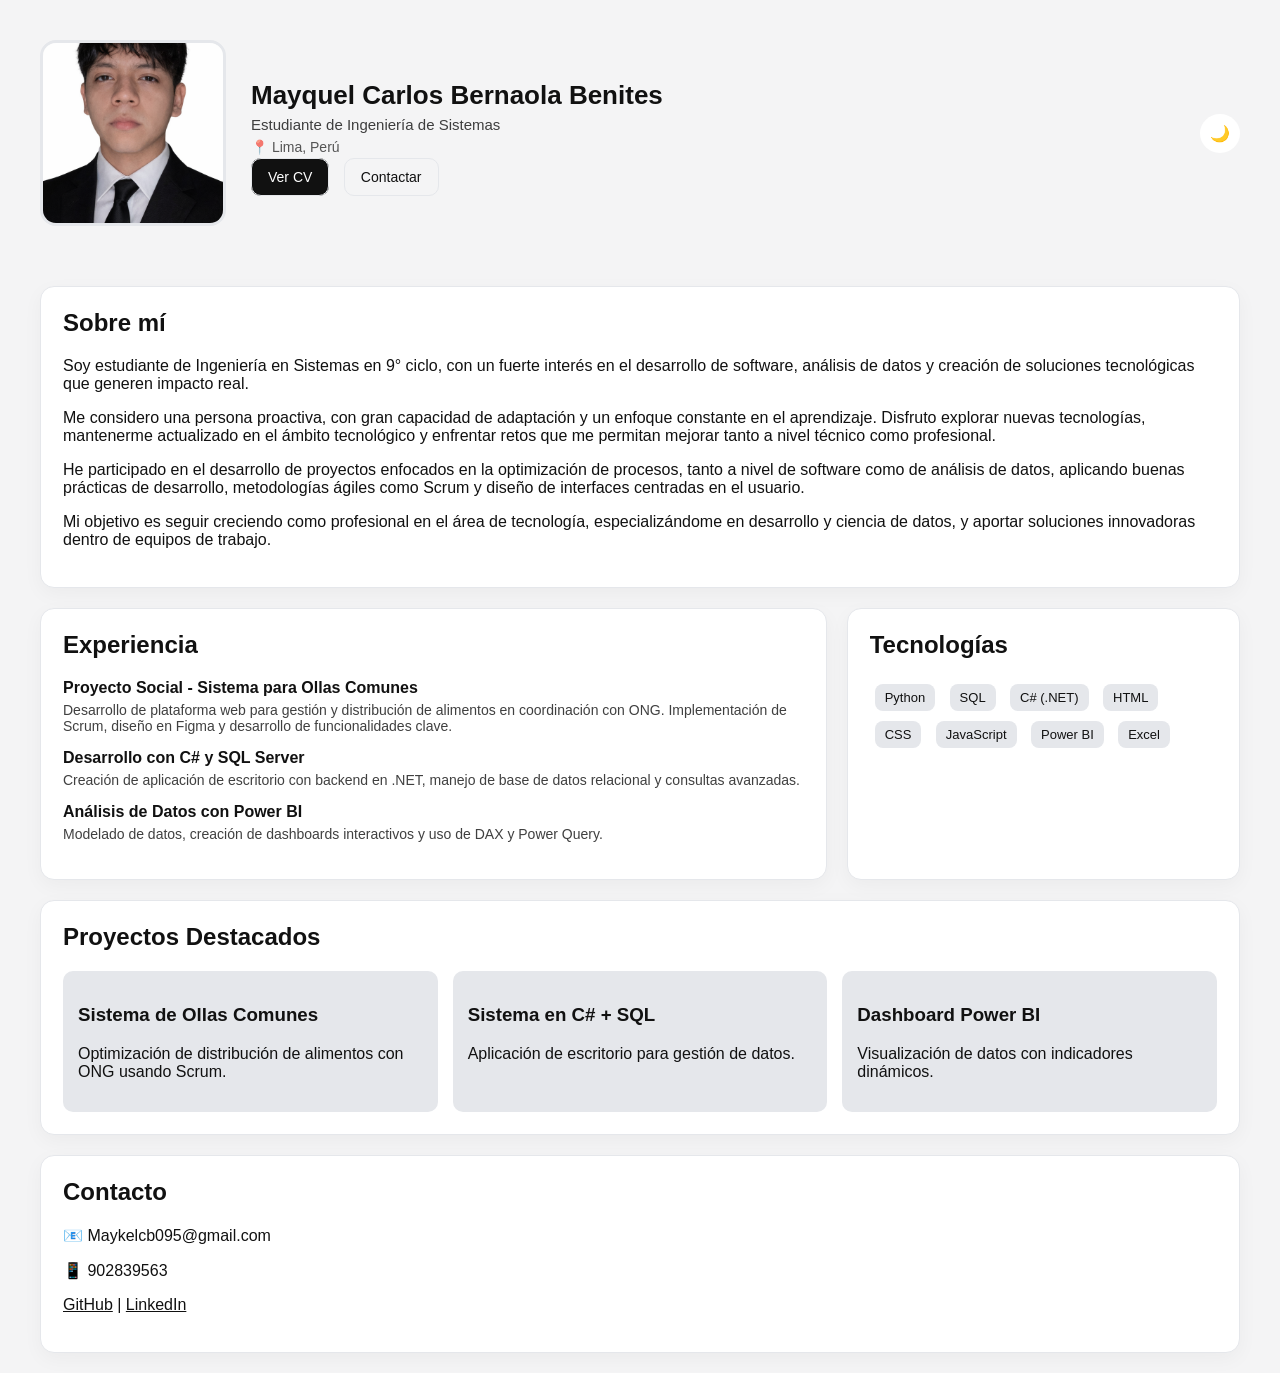
==== index.html @ 70c47ab6 "Add files via upload" ====
<!DOCTYPE html>
<html lang="es">
<head>
  <meta charset="UTF-8">
  <meta name="viewport" content="width=device-width, initial-scale=1.0">
  <title>Mayquel Bernaola | Portafolio</title>
  <link rel="stylesheet" href="styles.css">
</head>
<body>

<header class="header">
  <div class="profile">
    <img src="profile.png" alt="foto">

    <div class="info">
      <h1>Mayquel Carlos Bernaola Benites</h1>
      <p class="role">Estudiante de Ingeniería de Sistemas</p>
      <span class="location">📍 Lima, Perú</span>

      <div class="buttons">
        <a href="cv.pdf" target="_blank" class="btn primary">Ver CV</a>

        <a href="https://mail.google.com/mail/?view=cm&fs=1&to=Maykelcb095@gmail.com&su=Contacto%20desde%20portafolio"
   target="_blank"
   class="btn secondary">
   Contactar
        </a>
      </div>
    </div>
  </div>

  <button id="toggleTheme">🌙</button>
</header>

<main class="container">

  <!-- SOBRE MI -->
  <section class="card">
  <h2>Sobre mí</h2>
  <p>
    Soy estudiante de Ingeniería en Sistemas en 9° ciclo, con un fuerte interés en el desarrollo de software,
    análisis de datos y creación de soluciones tecnológicas que generen impacto real.
  </p>

  <p>
    Me considero una persona proactiva, con gran capacidad de adaptación y un enfoque constante en el aprendizaje.
    Disfruto explorar nuevas tecnologías, mantenerme actualizado en el ámbito tecnológico y enfrentar retos que me
    permitan mejorar tanto a nivel técnico como profesional.
  </p>

  <p>
    He participado en el desarrollo de proyectos enfocados en la optimización de procesos, tanto a nivel de software
    como de análisis de datos, aplicando buenas prácticas de desarrollo, metodologías ágiles como Scrum y diseño de
    interfaces centradas en el usuario.
  </p>

  <p>
    Mi objetivo es seguir creciendo como profesional en el área de tecnología, especializándome en desarrollo y
    ciencia de datos, y aportar soluciones innovadoras dentro de equipos de trabajo.
  </p>
</section>

  <!-- EXPERIENCIA -->
  <section class="card">
    <h2>Experiencia</h2>

    <div class="timeline">
      <div>
        <h3>Proyecto Social - Sistema para Ollas Comunes</h3>
        <p>
          Desarrollo de plataforma web para gestión y distribución de alimentos en coordinación con ONG.
          Implementación de Scrum, diseño en Figma y desarrollo de funcionalidades clave.
        </p>
      </div>

      <div>
        <h3>Desarrollo con C# y SQL Server</h3>
        <p>
          Creación de aplicación de escritorio con backend en .NET, manejo de base de datos relacional
          y consultas avanzadas.
        </p>
      </div>

      <div>
        <h3>Análisis de Datos con Power BI</h3>
        <p>
          Modelado de datos, creación de dashboards interactivos y uso de DAX y Power Query.
        </p>
      </div>
    </div>
  </section>

  <!-- TECNOLOGIAS -->
  <section class="card">
    <h2>Tecnologías</h2>

    <div class="tags">
      <span>Python</span>
      <span>SQL</span>
      <span>C# (.NET)</span>
      <span>HTML</span>
      <span>CSS</span>
      <span>JavaScript</span>
      <span>Power BI</span>
      <span>Excel</span>
    </div>
  </section>

  <!-- PROYECTOS -->
  <section class="card">
    <h2>Proyectos Destacados</h2>

    <div class="projects">
      <div class="project">
        <h3>Sistema de Ollas Comunes</h3>
        <p>Optimización de distribución de alimentos con ONG usando Scrum.</p>
      </div>

      <div class="project">
        <h3>Sistema en C# + SQL</h3>
        <p>Aplicación de escritorio para gestión de datos.</p>
      </div>

      <div class="project">
        <h3>Dashboard Power BI</h3>
        <p>Visualización de datos con indicadores dinámicos.</p>
      </div>
    </div>
  </section>

  <!-- CONTACTO -->
  <section class="card">
    <h2>Contacto</h2>
    <p>📧 Maykelcb095@gmail.com</p>
    <p>📱 902839563</p>
    <p>
      <a href="https://github.com/maykelcb" target="_blank">GitHub</a> |
      <a href="https://www.linkedin.com/in/mayquel-bernaola-benites-136561357/" target="_blank">LinkedIn</a>
    </p>
  </section>

</main>

<script src="script.js"></script>
</body>
</html>
---- styles.css ----
:root {
  --bg: #f4f4f5;
  --text: #111;
  --card: #ffffff;
  --border: #e5e7eb;
}

body.dark {
  --bg: #0f0f0f;
  --text: #f5f5f5;
  --card: #1a1a1a;
  --border: #2a2a2a;
}

/* BASE */
body {
  margin: 0;
  font-family: "Segoe UI", sans-serif;
  background: var(--bg);
  color: var(--text);
  transition: 0.3s;
}

/* HEADER */
.header {
  display: flex;
  justify-content: space-between;
  align-items: center;
  padding: 40px;
}

.profile {
  display: flex;
  gap: 25px;
  align-items: center;
}

/* FOTO (DOBLE DE GRANDE) */
.profile img {
  width: 180px;
  height: 180px;
  border-radius: 16px;
  object-fit: cover;
  border: 3px solid var(--border);
}

/* INFO */
.info h1 {
  margin: 0;
  font-size: 26px;
}

.role {
  font-size: 15px;
  opacity: 0.8;
  margin: 5px 0;
}

.location {
  font-size: 14px;
  opacity: 0.7;
}

/* BOTONES */
.buttons {
  margin-top: 12px;
}

.btn {
  padding: 10px 16px;
  border-radius: 10px;
  border: 1px solid var(--border);
  text-decoration: none;
  color: var(--text);
  margin-right: 10px;
  font-size: 14px;
  transition: 0.2s;
}

.btn:hover {
  transform: translateY(-2px);
}

.btn.primary {
  background: #111;
  color: white;
}

.btn.secondary:hover {
  background: var(--border);
}

/* TOGGLE */
#toggleTheme {
  border: none;
  background: var(--card);
  padding: 10px;
  border-radius: 50%;
  cursor: pointer;
  font-size: 16px;
}

/* CONTENEDOR GRID */
.container {
  padding: 20px 40px;
  display: grid;
  grid-template-columns: 2fr 1fr;
  gap: 20px;
}

/* CARDS */
.card {
  background: var(--card);
  padding: 22px;
  border-radius: 14px;
  border: 1px solid var(--border);
  box-shadow: 0 6px 20px rgba(0,0,0,0.04);
  transition: 0.25s;
}

.card:hover {
  transform: translateY(-4px);
}

.card h2 {
  margin-top: 0;
}

/* CARDS QUE OCUPAN TODO EL ANCHO */
.card:nth-child(1),
.card:nth-child(4),
.card:nth-child(5) {
  grid-column: span 2;
}

/* TIMELINE */
.timeline div {
  margin-bottom: 15px;
}

.timeline h3 {
  margin: 0;
  font-size: 16px;
}

.timeline p {
  margin: 5px 0 0;
  font-size: 14px;
  opacity: 0.8;
}

/* TECNOLOGIAS */
.tags span {
  display: inline-block;
  padding: 6px 10px;
  margin: 5px;
  border-radius: 8px;
  background: var(--border);
  font-size: 13px;
}

/* PROYECTOS */
.projects {
  display: grid;
  grid-template-columns: repeat(auto-fit, minmax(220px, 1fr));
  gap: 15px;
}

.project {
  padding: 15px;
  border-radius: 10px;
  background: var(--border);
  transition: 0.2s;
}

.project:hover {
  transform: scale(1.02);
}

/* LINKS */
a {
  color: inherit;
}

/* RESPONSIVE */
@media (max-width: 900px) {
  .container {
    grid-template-columns: 1fr;
  }

  .card {
    grid-column: span 1 !important;
  }

  .profile {
    flex-direction: column;
    align-items: flex-start;
  }

  .profile img {
    width: 140px;
    height: 140px;
  }
}
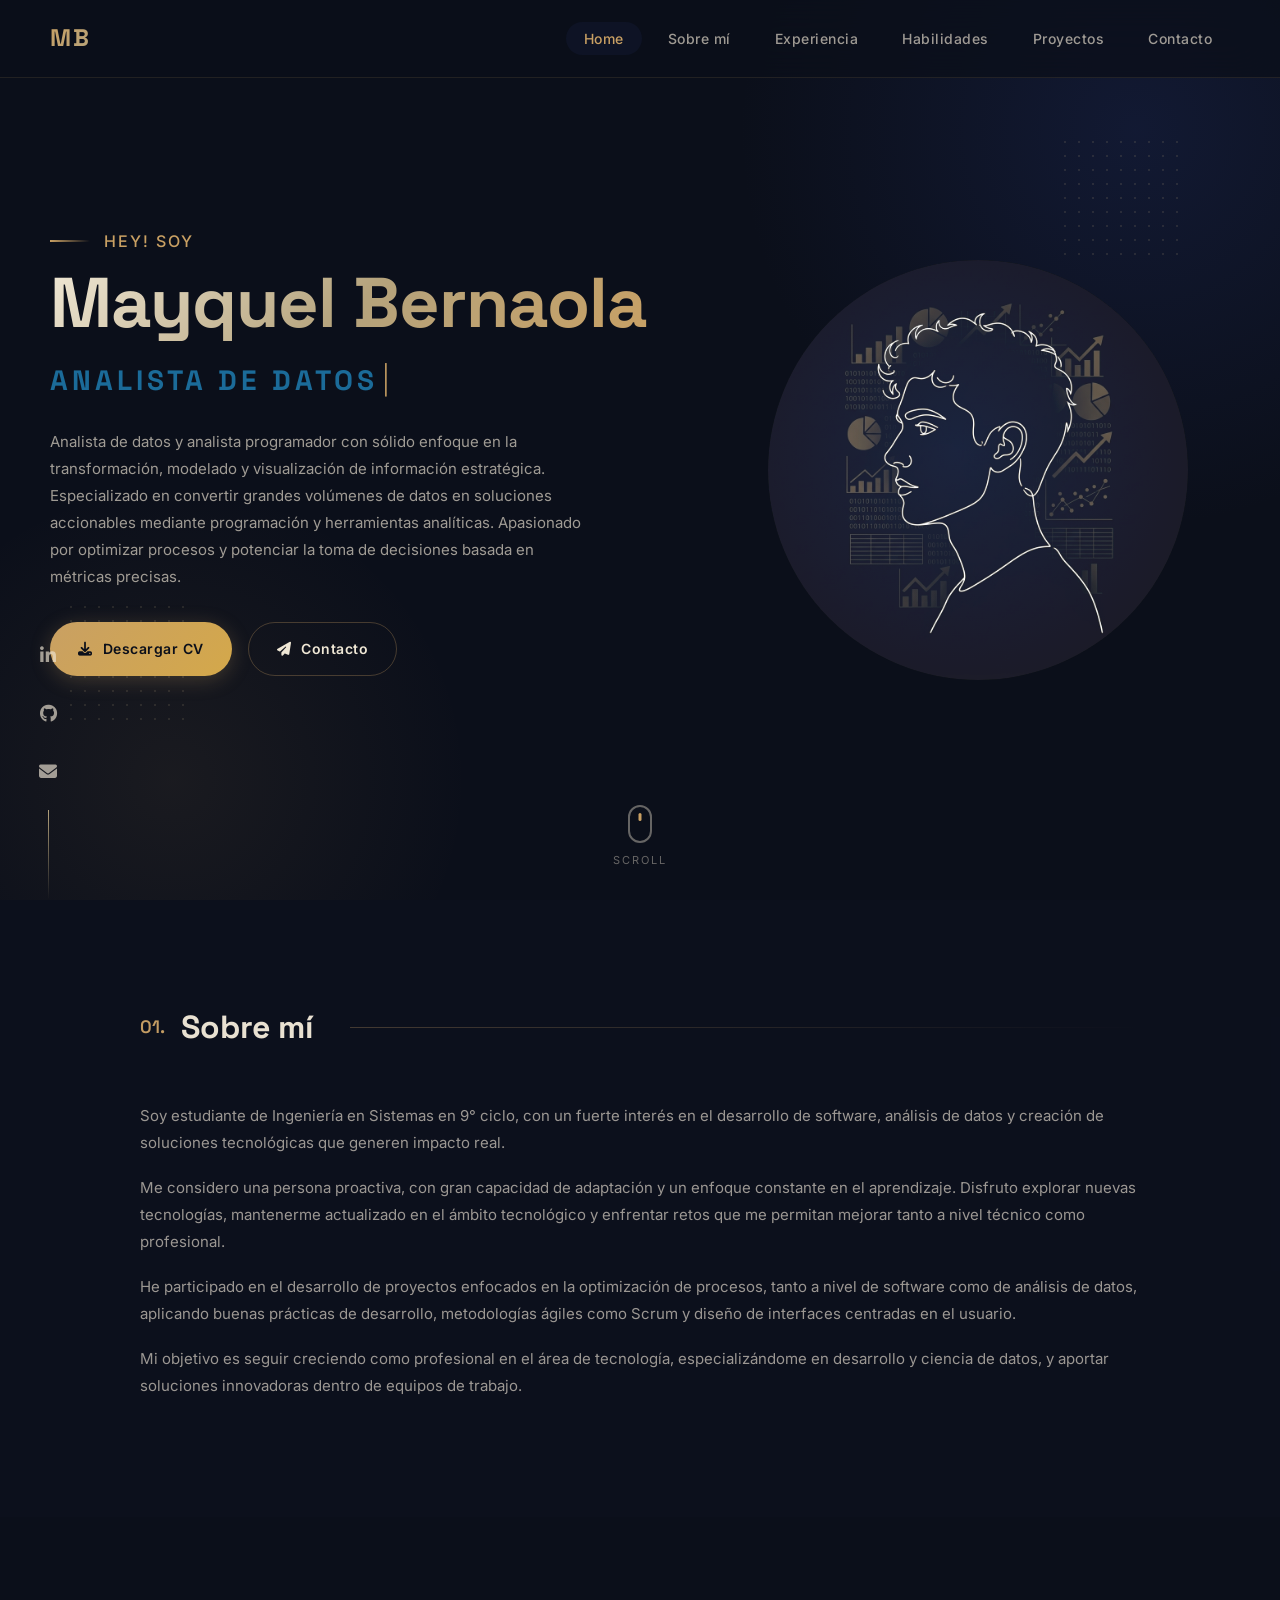
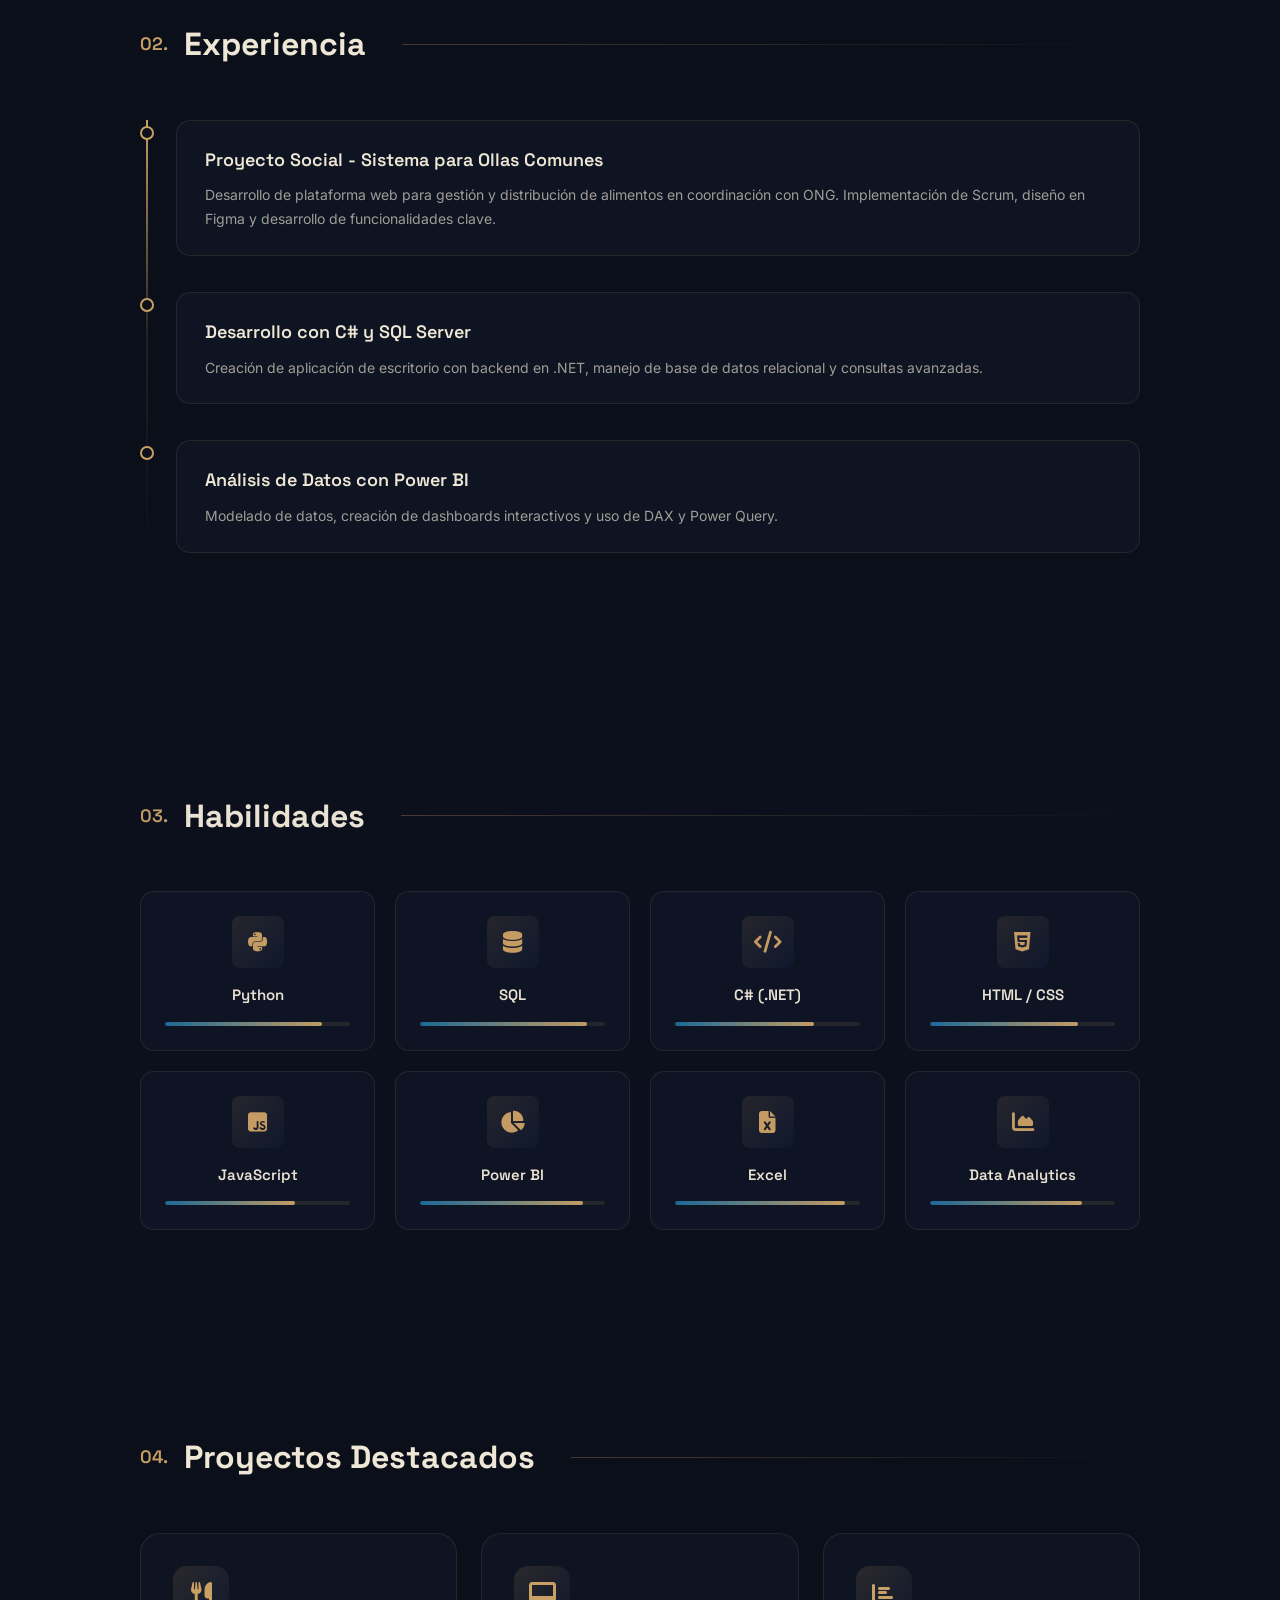
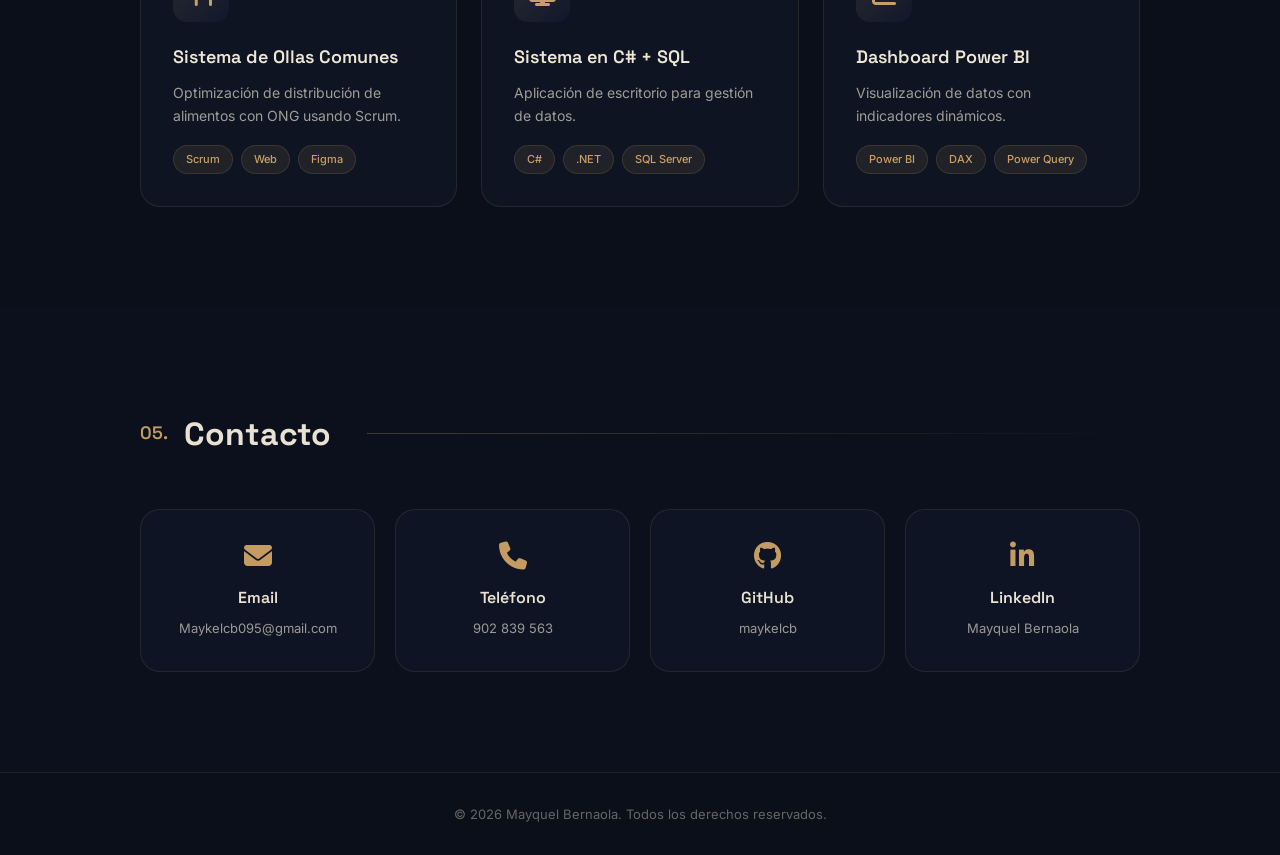
==== commit 4a67afca: "Actualizar portafolio: nuevo diseno, estilos y recursos" ====
--- a/index.html
+++ b/index.html
@@ -1,146 +1,305 @@
-<!DOCTYPE html>
-<html lang="es">
-<head>
-  <meta charset="UTF-8">
-  <meta name="viewport" content="width=device-width, initial-scale=1.0">
-  <title>Mayquel Bernaola | Portafolio</title>
-  <link rel="stylesheet" href="styles.css">
-</head>
-<body>
-
-<header class="header">
-  <div class="profile">
-    <img src="profile.png" alt="foto">
-
-    <div class="info">
-      <h1>Mayquel Carlos Bernaola Benites</h1>
-      <p class="role">Estudiante de Ingeniería de Sistemas</p>
-      <span class="location">📍 Lima, Perú</span>
-
-      <div class="buttons">
-        <a href="cv.pdf" target="_blank" class="btn primary">Ver CV</a>
-
-        <a href="https://mail.google.com/mail/?view=cm&fs=1&to=Maykelcb095@gmail.com&su=Contacto%20desde%20portafolio"
-   target="_blank"
-   class="btn secondary">
-   Contactar
-        </a>
-      </div>
-    </div>
-  </div>
-
-  <button id="toggleTheme">🌙</button>
-</header>
-
-<main class="container">
-
-  <!-- SOBRE MI -->
-  <section class="card">
-  <h2>Sobre mí</h2>
-  <p>
-    Soy estudiante de Ingeniería en Sistemas en 9° ciclo, con un fuerte interés en el desarrollo de software,
-    análisis de datos y creación de soluciones tecnológicas que generen impacto real.
-  </p>
-
-  <p>
-    Me considero una persona proactiva, con gran capacidad de adaptación y un enfoque constante en el aprendizaje.
-    Disfruto explorar nuevas tecnologías, mantenerme actualizado en el ámbito tecnológico y enfrentar retos que me
-    permitan mejorar tanto a nivel técnico como profesional.
-  </p>
-
-  <p>
-    He participado en el desarrollo de proyectos enfocados en la optimización de procesos, tanto a nivel de software
-    como de análisis de datos, aplicando buenas prácticas de desarrollo, metodologías ágiles como Scrum y diseño de
-    interfaces centradas en el usuario.
-  </p>
-
-  <p>
-    Mi objetivo es seguir creciendo como profesional en el área de tecnología, especializándome en desarrollo y
-    ciencia de datos, y aportar soluciones innovadoras dentro de equipos de trabajo.
-  </p>
-</section>
-
-  <!-- EXPERIENCIA -->
-  <section class="card">
-    <h2>Experiencia</h2>
-
-    <div class="timeline">
-      <div>
-        <h3>Proyecto Social - Sistema para Ollas Comunes</h3>
-        <p>
-          Desarrollo de plataforma web para gestión y distribución de alimentos en coordinación con ONG.
-          Implementación de Scrum, diseño en Figma y desarrollo de funcionalidades clave.
-        </p>
-      </div>
-
-      <div>
-        <h3>Desarrollo con C# y SQL Server</h3>
-        <p>
-          Creación de aplicación de escritorio con backend en .NET, manejo de base de datos relacional
-          y consultas avanzadas.
-        </p>
-      </div>
-
-      <div>
-        <h3>Análisis de Datos con Power BI</h3>
-        <p>
-          Modelado de datos, creación de dashboards interactivos y uso de DAX y Power Query.
-        </p>
-      </div>
-    </div>
-  </section>
-
-  <!-- TECNOLOGIAS -->
-  <section class="card">
-    <h2>Tecnologías</h2>
-
-    <div class="tags">
-      <span>Python</span>
-      <span>SQL</span>
-      <span>C# (.NET)</span>
-      <span>HTML</span>
-      <span>CSS</span>
-      <span>JavaScript</span>
-      <span>Power BI</span>
-      <span>Excel</span>
-    </div>
-  </section>
-
-  <!-- PROYECTOS -->
-  <section class="card">
-    <h2>Proyectos Destacados</h2>
-
-    <div class="projects">
-      <div class="project">
-        <h3>Sistema de Ollas Comunes</h3>
-        <p>Optimización de distribución de alimentos con ONG usando Scrum.</p>
-      </div>
-
-      <div class="project">
-        <h3>Sistema en C# + SQL</h3>
-        <p>Aplicación de escritorio para gestión de datos.</p>
-      </div>
-
-      <div class="project">
-        <h3>Dashboard Power BI</h3>
-        <p>Visualización de datos con indicadores dinámicos.</p>
-      </div>
-    </div>
-  </section>
-
-  <!-- CONTACTO -->
-  <section class="card">
-    <h2>Contacto</h2>
-    <p>📧 Maykelcb095@gmail.com</p>
-    <p>📱 902839563</p>
-    <p>
-      <a href="https://github.com/maykelcb" target="_blank">GitHub</a> |
-      <a href="https://www.linkedin.com/in/mayquel-bernaola-benites-136561357/" target="_blank">LinkedIn</a>
-    </p>
-  </section>
-
-</main>
-
-<script src="script.js"></script>
-</body>
+<!DOCTYPE html>
+<html lang="es">
+<head>
+  <meta charset="UTF-8">
+  <meta name="viewport" content="width=device-width, initial-scale=1.0">
+  <title>Mayquel Bernaola | Analista de Datos</title>
+  <meta name="description" content="Portafolio de Mayquel Bernaola — Analista de Datos y Analista Programador especializado en transformación, modelado y visualización de información estratégica.">
+  <link rel="preconnect" href="https://fonts.googleapis.com">
+  <link rel="preconnect" href="https://fonts.gstatic.com" crossorigin>
+  <link href="https://fonts.googleapis.com/css2?family=Inter:wght@300;400;500;600;700;800;900&family=Space+Grotesk:wght@400;500;600;700&display=swap" rel="stylesheet">
+  <link rel="stylesheet" href="https://cdnjs.cloudflare.com/ajax/libs/font-awesome/6.5.1/css/all.min.css">
+  <link rel="stylesheet" href="styles.css">
+</head>
+<body>
+
+<!-- NAVEGACIÓN -->
+<nav class="navbar" id="navbar">
+  <div class="nav-logo">
+    <span class="logo-text">MB</span>
+  </div>
+  <ul class="nav-links">
+    <li><a href="#home" class="nav-link active">Home</a></li>
+    <li><a href="#sobre-mi" class="nav-link">Sobre mí</a></li>
+    <li><a href="#experiencia" class="nav-link">Experiencia</a></li>
+    <li><a href="#tecnologias" class="nav-link">Habilidades</a></li>
+    <li><a href="#proyectos" class="nav-link">Proyectos</a></li>
+    <li><a href="#contacto" class="nav-link">Contacto</a></li>
+  </ul>
+  <button class="nav-menu-btn" id="menuBtn" aria-label="Abrir menú">
+    <span></span><span></span><span></span>
+  </button>
+</nav>
+
+<!-- Social Sidebar (esquina izquierda, vertical) -->
+<div class="social-sidebar">
+  <a href="https://www.linkedin.com/in/mayquel-bernaola-benites-136561357/" target="_blank" aria-label="LinkedIn" class="sidebar-social-link">
+    <i class="fab fa-linkedin-in"></i>
+  </a>
+  <a href="https://github.com/maykelcb" target="_blank" aria-label="GitHub" class="sidebar-social-link">
+    <i class="fab fa-github"></i>
+  </a>
+  <a href="mailto:Maykelcb095@gmail.com" aria-label="Email" class="sidebar-social-link">
+    <i class="fas fa-envelope"></i>
+  </a>
+  <div class="sidebar-line"></div>
+</div>
+
+<!-- HERO / INICIO -->
+<section class="hero" id="home">
+  <!-- Partículas decorativas -->
+  <div class="hero-particles" id="heroParticles"></div>
+  
+  <!-- Patrón de puntos decorativo -->
+  <div class="dot-pattern dot-pattern-1"></div>
+  <div class="dot-pattern dot-pattern-2"></div>
+
+  <div class="hero-content">
+    <div class="hero-text">
+      <p class="hero-greeting">
+        <span class="greeting-line"></span>
+        Hey! Soy
+      </p>
+      <h1 class="hero-name">Mayquel Bernaola</h1>
+      <div class="hero-role-wrapper">
+        <span class="hero-role" id="heroRole">ANALISTA DE DATOS</span>
+        <span class="role-cursor">|</span>
+      </div>
+      <p class="hero-description">
+        Analista de datos y analista programador con sólido enfoque en la transformación, modelado y visualización de información estratégica. Especializado en convertir grandes volúmenes de datos en soluciones accionables mediante programación y herramientas analíticas. Apasionado por optimizar procesos y potenciar la toma de decisiones basada en métricas precisas.
+      </p>
+      <div class="hero-buttons">
+        <a href="cv.pdf" target="_blank" class="btn btn-primary" id="btnCV">
+          <i class="fas fa-download"></i>
+          Descargar CV
+        </a>
+        <a href="https://mail.google.com/mail/?view=cm&fs=1&to=Maykelcb095@gmail.com&su=Contacto%20desde%20portafolio"
+           target="_blank" class="btn btn-secondary" id="btnContact">
+          <i class="fas fa-paper-plane"></i>
+          Contacto
+        </a>
+      </div>
+
+
+    </div>
+
+    <div class="hero-image">
+      <div class="silhouette-composition">
+        <!-- Capa de fondo: elementos de datos -->
+        <img src="silhouette-bg.jpg" alt="" class="silhouette-data-bg" aria-hidden="true">
+        <!-- Capa frontal: silueta original del usuario -->
+        <img src="silhouette.jpg" alt="Mayquel Bernaola" class="silhouette-main">
+        <!-- Borde sutil -->
+        <div class="silhouette-border"></div>
+      </div>
+    </div>
+  </div>
+
+  <!-- Scroll indicator -->
+  <div class="scroll-indicator">
+    <div class="mouse">
+      <div class="wheel"></div>
+    </div>
+    <span>Scroll</span>
+  </div>
+</section>
+
+<!-- SOBRE MÍ -->
+<section class="section" id="sobre-mi">
+  <div class="section-container">
+    <h2 class="section-title">
+      <span class="title-number">01.</span>
+      Sobre mí
+    </h2>
+    <div class="about-content">
+      <p>
+        Soy estudiante de Ingeniería en Sistemas en 9° ciclo, con un fuerte interés en el desarrollo de software,
+        análisis de datos y creación de soluciones tecnológicas que generen impacto real.
+      </p>
+      <p>
+        Me considero una persona proactiva, con gran capacidad de adaptación y un enfoque constante en el aprendizaje.
+        Disfruto explorar nuevas tecnologías, mantenerme actualizado en el ámbito tecnológico y enfrentar retos que me
+        permitan mejorar tanto a nivel técnico como profesional.
+      </p>
+      <p>
+        He participado en el desarrollo de proyectos enfocados en la optimización de procesos, tanto a nivel de software
+        como de análisis de datos, aplicando buenas prácticas de desarrollo, metodologías ágiles como Scrum y diseño de
+        interfaces centradas en el usuario.
+      </p>
+      <p>
+        Mi objetivo es seguir creciendo como profesional en el área de tecnología, especializándome en desarrollo y
+        ciencia de datos, y aportar soluciones innovadoras dentro de equipos de trabajo.
+      </p>
+    </div>
+  </div>
+</section>
+
+<!-- EXPERIENCIA -->
+<section class="section" id="experiencia">
+  <div class="section-container">
+    <h2 class="section-title">
+      <span class="title-number">02.</span>
+      Experiencia
+    </h2>
+    <div class="timeline">
+      <div class="timeline-item">
+        <div class="timeline-dot"></div>
+        <div class="timeline-content">
+          <h3>Proyecto Social - Sistema para Ollas Comunes</h3>
+          <p>
+            Desarrollo de plataforma web para gestión y distribución de alimentos en coordinación con ONG.
+            Implementación de Scrum, diseño en Figma y desarrollo de funcionalidades clave.
+          </p>
+        </div>
+      </div>
+      <div class="timeline-item">
+        <div class="timeline-dot"></div>
+        <div class="timeline-content">
+          <h3>Desarrollo con C# y SQL Server</h3>
+          <p>
+            Creación de aplicación de escritorio con backend en .NET, manejo de base de datos relacional
+            y consultas avanzadas.
+          </p>
+        </div>
+      </div>
+      <div class="timeline-item">
+        <div class="timeline-dot"></div>
+        <div class="timeline-content">
+          <h3>Análisis de Datos con Power BI</h3>
+          <p>
+            Modelado de datos, creación de dashboards interactivos y uso de DAX y Power Query.
+          </p>
+        </div>
+      </div>
+    </div>
+  </div>
+</section>
+
+<!-- TECNOLOGÍAS -->
+<section class="section" id="tecnologias">
+  <div class="section-container">
+    <h2 class="section-title">
+      <span class="title-number">03.</span>
+      Habilidades
+    </h2>
+    <div class="skills-grid">
+      <div class="skill-card">
+        <div class="skill-icon"><i class="fab fa-python"></i></div>
+        <h3>Python</h3>
+        <div class="skill-bar"><div class="skill-fill" data-level="85"></div></div>
+      </div>
+      <div class="skill-card">
+        <div class="skill-icon"><i class="fas fa-database"></i></div>
+        <h3>SQL</h3>
+        <div class="skill-bar"><div class="skill-fill" data-level="90"></div></div>
+      </div>
+      <div class="skill-card">
+        <div class="skill-icon"><i class="fas fa-code"></i></div>
+        <h3>C# (.NET)</h3>
+        <div class="skill-bar"><div class="skill-fill" data-level="75"></div></div>
+      </div>
+      <div class="skill-card">
+        <div class="skill-icon"><i class="fab fa-html5"></i></div>
+        <h3>HTML / CSS</h3>
+        <div class="skill-bar"><div class="skill-fill" data-level="80"></div></div>
+      </div>
+      <div class="skill-card">
+        <div class="skill-icon"><i class="fab fa-js-square"></i></div>
+        <h3>JavaScript</h3>
+        <div class="skill-bar"><div class="skill-fill" data-level="70"></div></div>
+      </div>
+      <div class="skill-card">
+        <div class="skill-icon"><i class="fas fa-chart-pie"></i></div>
+        <h3>Power BI</h3>
+        <div class="skill-bar"><div class="skill-fill" data-level="88"></div></div>
+      </div>
+      <div class="skill-card">
+        <div class="skill-icon"><i class="fas fa-file-excel"></i></div>
+        <h3>Excel</h3>
+        <div class="skill-bar"><div class="skill-fill" data-level="92"></div></div>
+      </div>
+      <div class="skill-card">
+        <div class="skill-icon"><i class="fas fa-chart-area"></i></div>
+        <h3>Data Analytics</h3>
+        <div class="skill-bar"><div class="skill-fill" data-level="82"></div></div>
+      </div>
+    </div>
+  </div>
+</section>
+
+<!-- PROYECTOS -->
+<section class="section" id="proyectos">
+  <div class="section-container">
+    <h2 class="section-title">
+      <span class="title-number">04.</span>
+      Proyectos Destacados
+    </h2>
+    <div class="projects-grid">
+      <div class="project-card">
+        <div class="project-icon"><i class="fas fa-utensils"></i></div>
+        <h3>Sistema de Ollas Comunes</h3>
+        <p>Optimización de distribución de alimentos con ONG usando Scrum.</p>
+        <div class="project-tags">
+          <span>Scrum</span><span>Web</span><span>Figma</span>
+        </div>
+      </div>
+      <div class="project-card">
+        <div class="project-icon"><i class="fas fa-desktop"></i></div>
+        <h3>Sistema en C# + SQL</h3>
+        <p>Aplicación de escritorio para gestión de datos.</p>
+        <div class="project-tags">
+          <span>C#</span><span>.NET</span><span>SQL Server</span>
+        </div>
+      </div>
+      <div class="project-card">
+        <div class="project-icon"><i class="fas fa-chart-bar"></i></div>
+        <h3>Dashboard Power BI</h3>
+        <p>Visualización de datos con indicadores dinámicos.</p>
+        <div class="project-tags">
+          <span>Power BI</span><span>DAX</span><span>Power Query</span>
+        </div>
+      </div>
+    </div>
+  </div>
+</section>
+
+<!-- CONTACTO -->
+<section class="section" id="contacto">
+  <div class="section-container">
+    <h2 class="section-title">
+      <span class="title-number">05.</span>
+      Contacto
+    </h2>
+    <div class="contact-grid">
+      <a href="mailto:Maykelcb095@gmail.com" class="contact-card">
+        <i class="fas fa-envelope"></i>
+        <h3>Email</h3>
+        <p>Maykelcb095@gmail.com</p>
+      </a>
+      <a href="tel:+51902839563" class="contact-card">
+        <i class="fas fa-phone"></i>
+        <h3>Teléfono</h3>
+        <p>902 839 563</p>
+      </a>
+      <a href="https://github.com/maykelcb" target="_blank" class="contact-card">
+        <i class="fab fa-github"></i>
+        <h3>GitHub</h3>
+        <p>maykelcb</p>
+      </a>
+      <a href="https://www.linkedin.com/in/mayquel-bernaola-benites-136561357/" target="_blank" class="contact-card">
+        <i class="fab fa-linkedin-in"></i>
+        <h3>LinkedIn</h3>
+        <p>Mayquel Bernaola</p>
+      </a>
+    </div>
+  </div>
+</section>
+
+<!-- FOOTER -->
+<footer class="footer">
+  <p>&copy; 2026 Mayquel Bernaola. Todos los derechos reservados.</p>
+</footer>
+
+<script src="script.js"></script>
+</body>
 </html>
--- a/styles.css
+++ b/styles.css
@@ -1,204 +1,1024 @@
-:root {
-  --bg: #f4f4f5;
-  --text: #111;
-  --card: #ffffff;
-  --border: #e5e7eb;
-}
-
-body.dark {
-  --bg: #0f0f0f;
-  --text: #f5f5f5;
-  --card: #1a1a1a;
-  --border: #2a2a2a;
-}
-
-/* BASE */
-body {
-  margin: 0;
-  font-family: "Segoe UI", sans-serif;
-  background: var(--bg);
-  color: var(--text);
-  transition: 0.3s;
-}
-
-/* HEADER */
-.header {
-  display: flex;
-  justify-content: space-between;
-  align-items: center;
-  padding: 40px;
-}
-
-.profile {
-  display: flex;
-  gap: 25px;
-  align-items: center;
-}
-
-/* FOTO (DOBLE DE GRANDE) */
-.profile img {
-  width: 180px;
-  height: 180px;
-  border-radius: 16px;
-  object-fit: cover;
-  border: 3px solid var(--border);
-}
-
-/* INFO */
-.info h1 {
-  margin: 0;
-  font-size: 26px;
-}
-
-.role {
-  font-size: 15px;
-  opacity: 0.8;
-  margin: 5px 0;
-}
-
-.location {
-  font-size: 14px;
-  opacity: 0.7;
-}
-
-/* BOTONES */
-.buttons {
-  margin-top: 12px;
-}
-
-.btn {
-  padding: 10px 16px;
-  border-radius: 10px;
-  border: 1px solid var(--border);
-  text-decoration: none;
-  color: var(--text);
-  margin-right: 10px;
-  font-size: 14px;
-  transition: 0.2s;
-}
-
-.btn:hover {
-  transform: translateY(-2px);
-}
-
-.btn.primary {
-  background: #111;
-  color: white;
-}
-
-.btn.secondary:hover {
-  background: var(--border);
-}
-
-/* TOGGLE */
-#toggleTheme {
-  border: none;
-  background: var(--card);
-  padding: 10px;
-  border-radius: 50%;
-  cursor: pointer;
-  font-size: 16px;
-}
-
-/* CONTENEDOR GRID */
-.container {
-  padding: 20px 40px;
-  display: grid;
-  grid-template-columns: 2fr 1fr;
-  gap: 20px;
-}
-
-/* CARDS */
-.card {
-  background: var(--card);
-  padding: 22px;
-  border-radius: 14px;
-  border: 1px solid var(--border);
-  box-shadow: 0 6px 20px rgba(0,0,0,0.04);
-  transition: 0.25s;
-}
-
-.card:hover {
-  transform: translateY(-4px);
-}
-
-.card h2 {
-  margin-top: 0;
-}
-
-/* CARDS QUE OCUPAN TODO EL ANCHO */
-.card:nth-child(1),
-.card:nth-child(4),
-.card:nth-child(5) {
-  grid-column: span 2;
-}
-
-/* TIMELINE */
-.timeline div {
-  margin-bottom: 15px;
-}
-
-.timeline h3 {
-  margin: 0;
-  font-size: 16px;
-}
-
-.timeline p {
-  margin: 5px 0 0;
-  font-size: 14px;
-  opacity: 0.8;
-}
-
-/* TECNOLOGIAS */
-.tags span {
-  display: inline-block;
-  padding: 6px 10px;
-  margin: 5px;
-  border-radius: 8px;
-  background: var(--border);
-  font-size: 13px;
-}
-
-/* PROYECTOS */
-.projects {
-  display: grid;
-  grid-template-columns: repeat(auto-fit, minmax(220px, 1fr));
-  gap: 15px;
-}
-
-.project {
-  padding: 15px;
-  border-radius: 10px;
-  background: var(--border);
-  transition: 0.2s;
-}
-
-.project:hover {
-  transform: scale(1.02);
-}
-
-/* LINKS */
-a {
-  color: inherit;
-}
-
-/* RESPONSIVE */
-@media (max-width: 900px) {
-  .container {
-    grid-template-columns: 1fr;
-  }
-
-  .card {
-    grid-column: span 1 !important;
-  }
-
-  .profile {
-    flex-direction: column;
-    align-items: flex-start;
-  }
-
-  .profile img {
-    width: 140px;
-    height: 140px;
-  }
+/* ═══════════════════════════════════════════════
+   DESIGN TOKENS — Luxury Palette
+   ═══════════════════════════════════════════════ */
+:root {
+  --navy: #22316c;
+  --blue: #1b6b99;
+  --gold: #c9a063;
+  --sand: #b5a37c;
+  --cream: #efe7d5;
+
+  --bg-primary: #0b0f1a;
+  --bg-secondary: #111827;
+  --bg-card: rgba(17, 24, 39, 0.7);
+  --bg-card-hover: rgba(34, 49, 108, 0.15);
+
+  --text-primary: #efe7d5;
+  --text-secondary: rgba(239, 231, 213, 0.65);
+  --text-muted: rgba(239, 231, 213, 0.4);
+
+  --accent: #c9a063;
+  --accent-glow: rgba(201, 160, 99, 0.25);
+
+  --border: rgba(201, 160, 99, 0.12);
+  --border-hover: rgba(201, 160, 99, 0.3);
+
+  --font-primary: 'Inter', -apple-system, BlinkMacSystemFont, sans-serif;
+  --font-display: 'Space Grotesk', 'Inter', sans-serif;
+
+  --radius-sm: 8px;
+  --radius-md: 14px;
+  --radius-lg: 20px;
+  --radius-xl: 28px;
+  --radius-full: 9999px;
+
+  --transition-fast: 0.2s cubic-bezier(0.4, 0, 0.2, 1);
+  --transition-smooth: 0.4s cubic-bezier(0.4, 0, 0.2, 1);
+  --transition-bounce: 0.5s cubic-bezier(0.34, 1.56, 0.64, 1);
+}
+
+/* ═══════════════════════════════════════════════
+   RESET & BASE
+   ═══════════════════════════════════════════════ */
+*, *::before, *::after {
+  margin: 0;
+  padding: 0;
+  box-sizing: border-box;
+}
+
+html {
+  scroll-behavior: smooth;
+  scroll-padding-top: 80px;
+}
+
+body {
+  font-family: var(--font-primary);
+  background: var(--bg-primary);
+  color: var(--text-primary);
+  line-height: 1.7;
+  overflow-x: hidden;
+  -webkit-font-smoothing: antialiased;
+  -moz-osx-font-smoothing: grayscale;
+}
+
+::selection {
+  background: var(--accent);
+  color: var(--bg-primary);
+}
+
+a {
+  text-decoration: none;
+  color: inherit;
+}
+
+/* ═══════════════════════════════════════════════
+   NAVBAR
+   ═══════════════════════════════════════════════ */
+.navbar {
+  position: fixed;
+  top: 0;
+  left: 0;
+  right: 0;
+  z-index: 1000;
+  display: flex;
+  justify-content: space-between;
+  align-items: center;
+  padding: 18px 50px;
+  background: rgba(11, 15, 26, 0.75);
+  backdrop-filter: blur(20px);
+  -webkit-backdrop-filter: blur(20px);
+  border-bottom: 1px solid var(--border);
+  transition: var(--transition-smooth);
+}
+
+.navbar.scrolled {
+  padding: 12px 50px;
+  background: rgba(11, 15, 26, 0.92);
+  box-shadow: 0 4px 30px rgba(0, 0, 0, 0.3);
+}
+
+.nav-logo {
+  display: flex;
+  align-items: center;
+}
+
+.logo-text {
+  font-family: var(--font-display);
+  font-size: 24px;
+  font-weight: 700;
+  background: linear-gradient(135deg, var(--gold), var(--sand));
+  -webkit-background-clip: text;
+  -webkit-text-fill-color: transparent;
+  background-clip: text;
+  letter-spacing: 2px;
+}
+
+.nav-links {
+  list-style: none;
+  display: flex;
+  gap: 8px;
+}
+
+.nav-link {
+  font-size: 14px;
+  font-weight: 500;
+  letter-spacing: 0.5px;
+  padding: 8px 18px;
+  border-radius: var(--radius-full);
+  color: var(--text-secondary);
+  transition: var(--transition-fast);
+  position: relative;
+}
+
+.nav-link:hover,
+.nav-link.active {
+  color: var(--text-primary);
+  background: var(--bg-card-hover);
+}
+
+.nav-link.active {
+  color: var(--accent);
+}
+
+/* Mobile menu button */
+.nav-menu-btn {
+  display: none;
+  flex-direction: column;
+  gap: 5px;
+  background: none;
+  border: none;
+  cursor: pointer;
+  padding: 5px;
+}
+
+.nav-menu-btn span {
+  display: block;
+  width: 24px;
+  height: 2px;
+  background: var(--text-primary);
+  border-radius: 2px;
+  transition: var(--transition-fast);
+}
+
+/* ═══════════════════════════════════════════════
+   SOCIAL SIDEBAR (Left Side)
+   ═══════════════════════════════════════════════ */
+.social-sidebar {
+  position: fixed;
+  left: 28px;
+  bottom: 0;
+  display: flex;
+  flex-direction: column;
+  align-items: center;
+  gap: 18px;
+  z-index: 100;
+}
+
+.sidebar-social-link {
+  width: 40px;
+  height: 40px;
+  display: flex;
+  align-items: center;
+  justify-content: center;
+  border-radius: var(--radius-full);
+  color: var(--text-secondary);
+  font-size: 18px;
+  transition: var(--transition-smooth);
+}
+
+.sidebar-social-link:hover {
+  color: var(--accent);
+  transform: translateY(-3px);
+}
+
+.sidebar-line {
+  width: 1px;
+  height: 90px;
+  background: linear-gradient(180deg, var(--sand), transparent);
+}
+
+/* ═══════════════════════════════════════════════
+   HERO SECTION
+   ═══════════════════════════════════════════════ */
+.hero {
+  min-height: 100vh;
+  display: flex;
+  align-items: center;
+  justify-content: center;
+  position: relative;
+  padding: 100px 50px 60px;
+  overflow: hidden;
+}
+
+/* Background gradient */
+.hero::before {
+  content: '';
+  position: absolute;
+  top: -30%;
+  right: -20%;
+  width: 800px;
+  height: 800px;
+  background: radial-gradient(circle, rgba(34, 49, 108, 0.3) 0%, transparent 70%);
+  pointer-events: none;
+}
+
+.hero::after {
+  content: '';
+  position: absolute;
+  bottom: -20%;
+  left: -10%;
+  width: 600px;
+  height: 600px;
+  background: radial-gradient(circle, rgba(201, 160, 99, 0.08) 0%, transparent 70%);
+  pointer-events: none;
+}
+
+/* Particles */
+.hero-particles {
+  position: absolute;
+  inset: 0;
+  pointer-events: none;
+  overflow: hidden;
+}
+
+.particle {
+  position: absolute;
+  width: 3px;
+  height: 3px;
+  background: var(--gold);
+  border-radius: 50%;
+  opacity: 0;
+  animation: particleFloat 6s ease-in-out infinite;
+}
+
+@keyframes particleFloat {
+  0%, 100% { opacity: 0; transform: translateY(0) scale(0); }
+  20% { opacity: 0.6; transform: translateY(-20px) scale(1); }
+  80% { opacity: 0.3; transform: translateY(-100px) scale(0.5); }
+}
+
+/* Dot patterns */
+.dot-pattern {
+  position: absolute;
+  width: 120px;
+  height: 120px;
+  background-image: radial-gradient(circle, var(--sand) 1px, transparent 1px);
+  background-size: 14px 14px;
+  opacity: 0.15;
+  pointer-events: none;
+}
+
+.dot-pattern-1 {
+  top: 15%;
+  right: 8%;
+  animation: dotDrift 8s ease-in-out infinite;
+}
+
+.dot-pattern-2 {
+  bottom: 20%;
+  left: 5%;
+  animation: dotDrift 10s ease-in-out infinite reverse;
+}
+
+@keyframes dotDrift {
+  0%, 100% { transform: translate(0, 0); }
+  50% { transform: translate(10px, -10px); }
+}
+
+/* Hero content layout */
+.hero-content {
+  max-width: 1200px;
+  width: 100%;
+  display: grid;
+  grid-template-columns: 1.1fr 0.9fr;
+  gap: 60px;
+  align-items: center;
+  position: relative;
+  z-index: 2;
+}
+
+/* Hero text */
+.hero-text {
+  animation: fadeInUp 1s ease-out;
+}
+
+@keyframes fadeInUp {
+  from { opacity: 0; transform: translateY(40px); }
+  to { opacity: 1; transform: translateY(0); }
+}
+
+.hero-greeting {
+  display: flex;
+  align-items: center;
+  gap: 14px;
+  font-size: 16px;
+  font-weight: 500;
+  color: var(--accent);
+  letter-spacing: 2px;
+  text-transform: uppercase;
+  margin-bottom: 12px;
+}
+
+.greeting-line {
+  display: inline-block;
+  width: 40px;
+  height: 2px;
+  background: linear-gradient(90deg, var(--gold), transparent);
+}
+
+.hero-name {
+  font-family: var(--font-display);
+  font-size: clamp(42px, 5.5vw, 72px);
+  font-weight: 800;
+  line-height: 1.05;
+  margin-bottom: 16px;
+  background: linear-gradient(135deg, var(--cream) 0%, var(--sand) 50%, var(--gold) 100%);
+  -webkit-background-clip: text;
+  -webkit-text-fill-color: transparent;
+  background-clip: text;
+  letter-spacing: -1px;
+}
+
+.hero-role-wrapper {
+  display: flex;
+  align-items: center;
+  gap: 4px;
+  margin-bottom: 24px;
+}
+
+.hero-role {
+  font-family: var(--font-display);
+  font-size: clamp(18px, 2.5vw, 28px);
+  font-weight: 700;
+  letter-spacing: 4px;
+  color: var(--blue);
+  text-transform: uppercase;
+  display: inline-block;
+}
+
+.role-cursor {
+  font-size: clamp(18px, 2.5vw, 28px);
+  font-weight: 300;
+  color: var(--accent);
+  animation: cursorBlink 1s step-end infinite;
+}
+
+@keyframes cursorBlink {
+  0%, 100% { opacity: 1; }
+  50% { opacity: 0; }
+}
+
+.hero-description {
+  font-size: 15px;
+  line-height: 1.8;
+  color: var(--text-secondary);
+  max-width: 540px;
+  margin-bottom: 32px;
+}
+
+/* Hero buttons */
+.hero-buttons {
+  display: flex;
+  gap: 16px;
+  flex-wrap: wrap;
+  margin-bottom: 36px;
+}
+
+.btn {
+  display: inline-flex;
+  align-items: center;
+  gap: 10px;
+  padding: 14px 28px;
+  border-radius: var(--radius-full);
+  font-family: var(--font-primary);
+  font-size: 14px;
+  font-weight: 600;
+  letter-spacing: 0.5px;
+  cursor: pointer;
+  transition: var(--transition-smooth);
+  position: relative;
+  overflow: hidden;
+}
+
+.btn::before {
+  content: '';
+  position: absolute;
+  inset: 0;
+  border-radius: inherit;
+  opacity: 0;
+  transition: var(--transition-fast);
+}
+
+.btn:hover::before {
+  opacity: 1;
+}
+
+.btn-primary {
+  background: linear-gradient(135deg, var(--gold), #d4a84a);
+  color: var(--bg-primary);
+  border: none;
+  box-shadow: 0 4px 20px var(--accent-glow);
+}
+
+.btn-primary::before {
+  background: linear-gradient(135deg, #d4a84a, var(--gold));
+}
+
+.btn-primary:hover {
+  transform: translateY(-3px);
+  box-shadow: 0 8px 30px rgba(201, 160, 99, 0.4);
+}
+
+.btn-secondary {
+  background: transparent;
+  color: var(--text-primary);
+  border: 1.5px solid var(--border-hover);
+}
+
+.btn-secondary::before {
+  background: var(--bg-card-hover);
+}
+
+.btn-secondary:hover {
+  transform: translateY(-3px);
+  border-color: var(--accent);
+  box-shadow: 0 4px 20px rgba(201, 160, 99, 0.1);
+}
+
+/* Social links */
+.hero-socials {
+  display: none;
+}
+
+/* Hero image — silhouette composition */
+.hero-image {
+  display: flex;
+  justify-content: center;
+  position: relative;
+  animation: fadeInUp 1s ease-out 0.3s backwards;
+}
+
+.silhouette-composition {
+  position: relative;
+  width: 420px;
+  height: 420px;
+  border-radius: 50%;
+  overflow: hidden;
+  background: radial-gradient(circle at 45% 45%, #151b30 0%, #0d1017 80%);
+}
+
+/* Capa de fondo: elementos de datos (gráficos, binario, etc.) */
+.silhouette-data-bg {
+  position: absolute;
+  inset: 0;
+  width: 100%;
+  height: 100%;
+  object-fit: cover;
+  border-radius: 50%;
+  opacity: 0.55;
+  z-index: 1;
+  mix-blend-mode: screen;
+}
+
+/* Capa principal: silueta del usuario */
+.silhouette-main {
+  position: absolute;
+  inset: 0;
+  width: 100%;
+  height: 100%;
+  object-fit: cover;
+  border-radius: 50%;
+  z-index: 2;
+  mix-blend-mode: lighten;
+}
+
+/* Borde sutil dorado */
+.silhouette-border {
+  position: absolute;
+  inset: -2px;
+  border-radius: 50%;
+  border: 1.5px solid rgba(201, 160, 99, 0.2);
+  z-index: 3;
+  pointer-events: none;
+  animation: glowPulse 4s ease-in-out infinite;
+}
+
+@keyframes glowPulse {
+  0%, 100% { box-shadow: 0 0 20px rgba(201, 160, 99, 0.05); }
+  50% { box-shadow: 0 0 40px rgba(201, 160, 99, 0.18); }
+}
+
+/* Scroll indicator */
+.scroll-indicator {
+  position: absolute;
+  bottom: 30px;
+  left: 50%;
+  transform: translateX(-50%);
+  display: flex;
+  flex-direction: column;
+  align-items: center;
+  gap: 8px;
+  color: var(--text-muted);
+  font-size: 11px;
+  letter-spacing: 2px;
+  text-transform: uppercase;
+  animation: fadeInUp 1s ease-out 1s backwards;
+}
+
+.mouse {
+  width: 24px;
+  height: 38px;
+  border: 2px solid var(--text-muted);
+  border-radius: 12px;
+  position: relative;
+}
+
+.wheel {
+  width: 3px;
+  height: 8px;
+  background: var(--accent);
+  border-radius: 2px;
+  position: absolute;
+  top: 6px;
+  left: 50%;
+  transform: translateX(-50%);
+  animation: scrollWheel 2s ease-in-out infinite;
+}
+
+@keyframes scrollWheel {
+  0% { opacity: 1; transform: translateX(-50%) translateY(0); }
+  100% { opacity: 0; transform: translateX(-50%) translateY(14px); }
+}
+
+/* ═══════════════════════════════════════════════
+   SECTIONS (General)
+   ═══════════════════════════════════════════════ */
+.section {
+  padding: 100px 50px;
+  position: relative;
+}
+
+.section:nth-child(even)::before {
+  content: '';
+  position: absolute;
+  inset: 0;
+  background: rgba(34, 49, 108, 0.03);
+  pointer-events: none;
+}
+
+.section-container {
+  max-width: 1000px;
+  margin: 0 auto;
+}
+
+.section-title {
+  font-family: var(--font-display);
+  font-size: 32px;
+  font-weight: 700;
+  margin-bottom: 48px;
+  display: flex;
+  align-items: center;
+  gap: 16px;
+}
+
+.title-number {
+  font-family: var(--font-display);
+  font-size: 18px;
+  font-weight: 600;
+  color: var(--accent);
+}
+
+.section-title::after {
+  content: '';
+  flex: 1;
+  height: 1px;
+  background: linear-gradient(90deg, var(--border-hover), transparent);
+  margin-left: 20px;
+}
+
+/* ═══════════════════════════════════════════════
+   ABOUT SECTION
+   ═══════════════════════════════════════════════ */
+.about-content p {
+  color: var(--text-secondary);
+  font-size: 15px;
+  margin-bottom: 18px;
+  line-height: 1.8;
+}
+
+/* ═══════════════════════════════════════════════
+   TIMELINE (Experience)
+   ═══════════════════════════════════════════════ */
+.timeline {
+  position: relative;
+  padding-left: 36px;
+}
+
+.timeline::before {
+  content: '';
+  position: absolute;
+  left: 6px;
+  top: 0;
+  bottom: 0;
+  width: 2px;
+  background: linear-gradient(180deg, var(--gold), var(--border), transparent);
+}
+
+.timeline-item {
+  position: relative;
+  margin-bottom: 36px;
+}
+
+.timeline-dot {
+  position: absolute;
+  left: -36px;
+  top: 6px;
+  width: 14px;
+  height: 14px;
+  border-radius: 50%;
+  background: var(--bg-primary);
+  border: 2px solid var(--gold);
+  z-index: 1;
+  transition: var(--transition-fast);
+}
+
+.timeline-item:hover .timeline-dot {
+  background: var(--gold);
+  box-shadow: 0 0 12px var(--accent-glow);
+}
+
+.timeline-content {
+  background: var(--bg-card);
+  border: 1px solid var(--border);
+  border-radius: var(--radius-md);
+  padding: 24px 28px;
+  transition: var(--transition-smooth);
+}
+
+.timeline-content:hover {
+  border-color: var(--border-hover);
+  transform: translateX(6px);
+  box-shadow: 0 4px 20px rgba(0, 0, 0, 0.15);
+}
+
+.timeline-content h3 {
+  font-family: var(--font-display);
+  font-size: 18px;
+  font-weight: 600;
+  margin-bottom: 8px;
+  color: var(--text-primary);
+}
+
+.timeline-content p {
+  font-size: 14px;
+  color: var(--text-secondary);
+  line-height: 1.7;
+}
+
+/* ═══════════════════════════════════════════════
+   SKILLS GRID
+   ═══════════════════════════════════════════════ */
+.skills-grid {
+  display: grid;
+  grid-template-columns: repeat(auto-fill, minmax(220px, 1fr));
+  gap: 20px;
+}
+
+.skill-card {
+  background: var(--bg-card);
+  border: 1px solid var(--border);
+  border-radius: var(--radius-md);
+  padding: 24px;
+  text-align: center;
+  transition: var(--transition-smooth);
+}
+
+.skill-card:hover {
+  border-color: var(--border-hover);
+  transform: translateY(-6px);
+  box-shadow: 0 12px 30px rgba(0, 0, 0, 0.2);
+}
+
+.skill-icon {
+  width: 52px;
+  height: 52px;
+  display: flex;
+  align-items: center;
+  justify-content: center;
+  margin: 0 auto 14px;
+  border-radius: var(--radius-sm);
+  background: linear-gradient(135deg, rgba(201, 160, 99, 0.12), rgba(34, 49, 108, 0.12));
+  font-size: 22px;
+  color: var(--accent);
+}
+
+.skill-card h3 {
+  font-family: var(--font-display);
+  font-size: 15px;
+  font-weight: 600;
+  margin-bottom: 14px;
+}
+
+.skill-bar {
+  width: 100%;
+  height: 4px;
+  background: var(--border);
+  border-radius: var(--radius-full);
+  overflow: hidden;
+}
+
+.skill-fill {
+  height: 100%;
+  width: 0;
+  background: linear-gradient(90deg, var(--blue), var(--gold));
+  border-radius: var(--radius-full);
+  transition: width 1.5s cubic-bezier(0.4, 0, 0.2, 1);
+}
+
+/* ═══════════════════════════════════════════════
+   PROJECTS GRID
+   ═══════════════════════════════════════════════ */
+.projects-grid {
+  display: grid;
+  grid-template-columns: repeat(auto-fill, minmax(280px, 1fr));
+  gap: 24px;
+}
+
+.project-card {
+  background: var(--bg-card);
+  border: 1px solid var(--border);
+  border-radius: var(--radius-lg);
+  padding: 32px;
+  transition: var(--transition-smooth);
+  position: relative;
+  overflow: hidden;
+}
+
+.project-card::before {
+  content: '';
+  position: absolute;
+  top: 0;
+  left: 0;
+  right: 0;
+  height: 3px;
+  background: linear-gradient(90deg, var(--gold), var(--blue));
+  opacity: 0;
+  transition: var(--transition-fast);
+}
+
+.project-card:hover {
+  border-color: var(--border-hover);
+  transform: translateY(-8px);
+  box-shadow: 0 16px 40px rgba(0, 0, 0, 0.2);
+}
+
+.project-card:hover::before {
+  opacity: 1;
+}
+
+.project-icon {
+  width: 56px;
+  height: 56px;
+  display: flex;
+  align-items: center;
+  justify-content: center;
+  border-radius: var(--radius-md);
+  background: linear-gradient(135deg, rgba(201, 160, 99, 0.15), rgba(34, 49, 108, 0.15));
+  font-size: 24px;
+  color: var(--accent);
+  margin-bottom: 20px;
+}
+
+.project-card h3 {
+  font-family: var(--font-display);
+  font-size: 18px;
+  font-weight: 600;
+  margin-bottom: 10px;
+}
+
+.project-card p {
+  font-size: 14px;
+  color: var(--text-secondary);
+  line-height: 1.6;
+  margin-bottom: 18px;
+}
+
+.project-tags {
+  display: flex;
+  gap: 8px;
+  flex-wrap: wrap;
+}
+
+.project-tags span {
+  font-size: 11px;
+  font-weight: 500;
+  padding: 4px 12px;
+  border-radius: var(--radius-full);
+  background: rgba(201, 160, 99, 0.1);
+  color: var(--accent);
+  border: 1px solid rgba(201, 160, 99, 0.15);
+}
+
+/* ═══════════════════════════════════════════════
+   CONTACT GRID
+   ═══════════════════════════════════════════════ */
+.contact-grid {
+  display: grid;
+  grid-template-columns: repeat(auto-fill, minmax(220px, 1fr));
+  gap: 20px;
+}
+
+.contact-card {
+  display: flex;
+  flex-direction: column;
+  align-items: center;
+  text-align: center;
+  background: var(--bg-card);
+  border: 1px solid var(--border);
+  border-radius: var(--radius-lg);
+  padding: 32px 24px;
+  transition: var(--transition-smooth);
+}
+
+.contact-card:hover {
+  border-color: var(--border-hover);
+  transform: translateY(-6px);
+  box-shadow: 0 12px 30px rgba(0, 0, 0, 0.2);
+}
+
+.contact-card i {
+  font-size: 28px;
+  color: var(--accent);
+  margin-bottom: 14px;
+}
+
+.contact-card h3 {
+  font-family: var(--font-display);
+  font-size: 16px;
+  font-weight: 600;
+  margin-bottom: 6px;
+}
+
+.contact-card p {
+  font-size: 13px;
+  color: var(--text-secondary);
+}
+
+/* ═══════════════════════════════════════════════
+   FOOTER
+   ═══════════════════════════════════════════════ */
+.footer {
+  text-align: center;
+  padding: 30px 50px;
+  border-top: 1px solid var(--border);
+  color: var(--text-muted);
+  font-size: 13px;
+}
+
+/* ═══════════════════════════════════════════════
+   REVEAL ANIMATIONS (scroll)
+   ═══════════════════════════════════════════════ */
+.section {
+  opacity: 0;
+  transform: translateY(40px);
+  transition: opacity 0.8s ease-out, transform 0.8s ease-out;
+}
+
+.section.visible {
+  opacity: 1;
+  transform: translateY(0);
+}
+
+/* ═══════════════════════════════════════════════
+   RESPONSIVE
+   ═══════════════════════════════════════════════ */
+@media (max-width: 1024px) {
+  .hero-content {
+    grid-template-columns: 1fr;
+    text-align: center;
+    gap: 40px;
+  }
+
+  .hero-text {
+    display: flex;
+    flex-direction: column;
+    align-items: center;
+  }
+
+  .hero-greeting {
+    justify-content: center;
+  }
+
+  .hero-description {
+    text-align: center;
+  }
+
+  .hero-buttons {
+    justify-content: center;
+  }
+
+  .hero-socials {
+    display: none;
+  }
+
+  .hero-image {
+    order: -1;
+  }
+
+  .silhouette-frame {
+    width: 260px;
+    height: 260px;
+  }
+}
+}
+
+@media (max-width: 768px) {
+  .navbar {
+    padding: 14px 24px;
+  }
+
+  .nav-links {
+    display: none;
+    position: fixed;
+    top: 60px;
+    left: 0;
+    right: 0;
+    bottom: 0;
+    background: rgba(11, 15, 26, 0.98);
+    backdrop-filter: blur(20px);
+    flex-direction: column;
+    align-items: center;
+    justify-content: center;
+    gap: 16px;
+  }
+
+  .nav-links.open {
+    display: flex;
+  }
+
+  .nav-menu-btn {
+    display: flex;
+  }
+
+  .hero {
+    padding: 100px 24px 60px;
+  }
+
+  .section {
+    padding: 60px 24px;
+  }
+
+  .hero-name {
+    font-size: 36px;
+  }
+
+  .hero-role {
+    font-size: 16px;
+    letter-spacing: 2px;
+  }
+
+  .role-cursor {
+    font-size: 16px;
+  }
+
+  .silhouette-frame {
+    width: 200px;
+    height: 200px;
+  }
+
+  .social-sidebar {
+    display: none;
+  }
+
+  .skills-grid {
+    grid-template-columns: repeat(2, 1fr);
+  }
+
+  .projects-grid {
+    grid-template-columns: 1fr;
+  }
+
+  .contact-grid {
+    grid-template-columns: repeat(2, 1fr);
+  }
+}
+
+@media (max-width: 480px) {
+  .skills-grid {
+    grid-template-columns: 1fr;
+  }
+
+  .contact-grid {
+    grid-template-columns: 1fr;
+  }
+
+  .hero-buttons {
+    flex-direction: column;
+    width: 100%;
+  }
+
+  .btn {
+    justify-content: center;
+    width: 100%;
+  }
 }
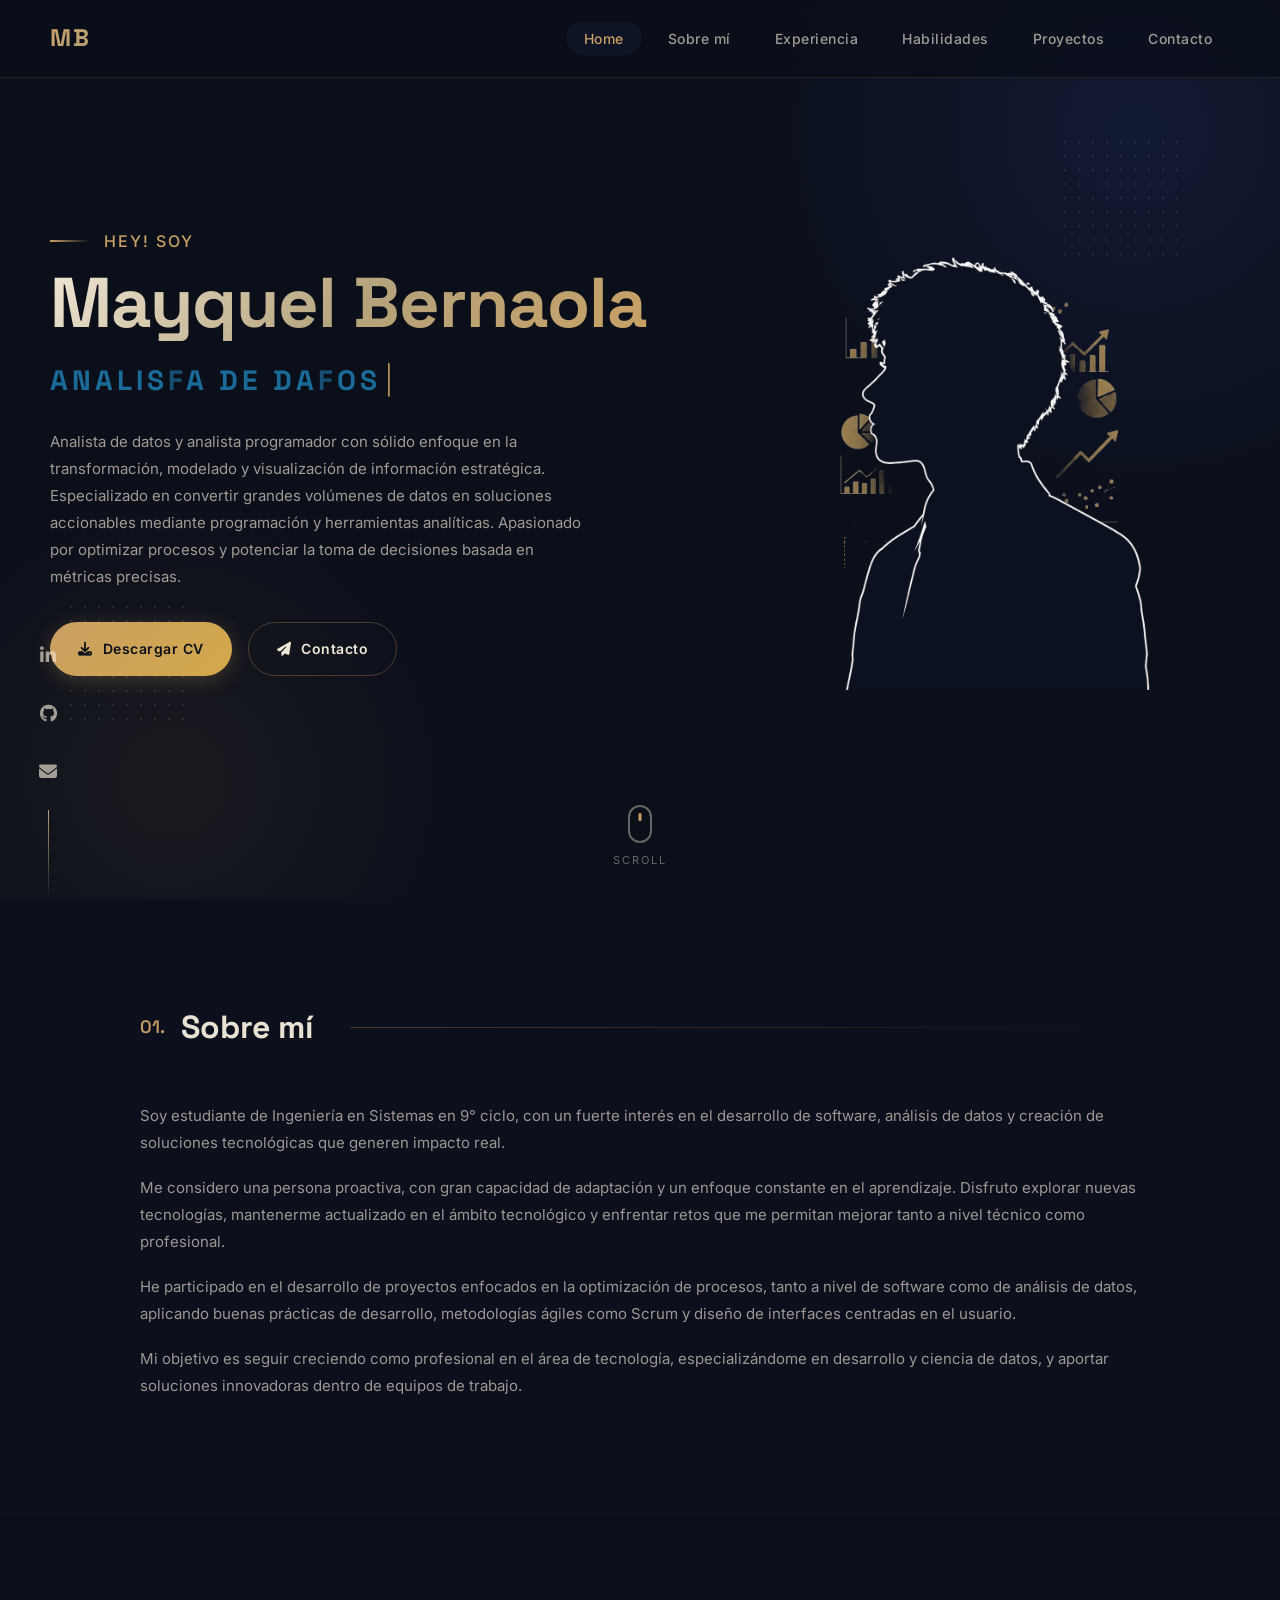
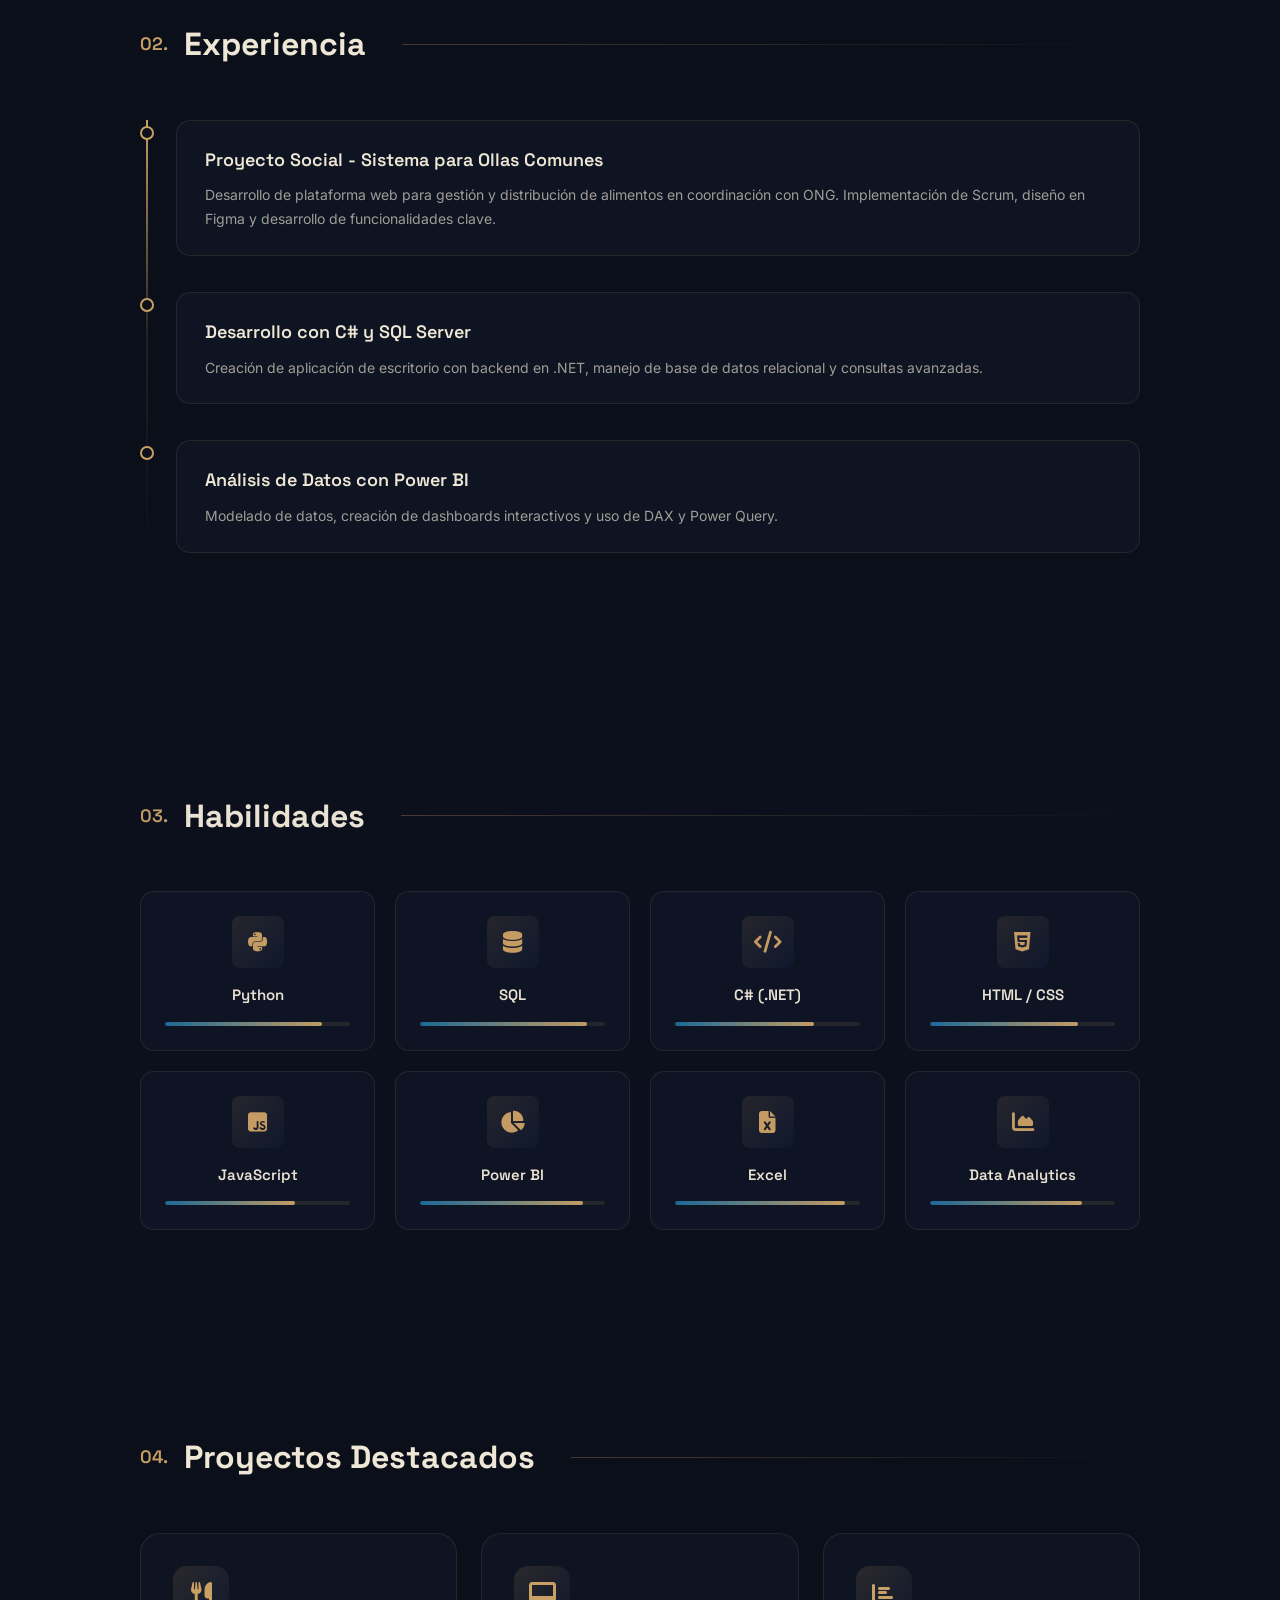
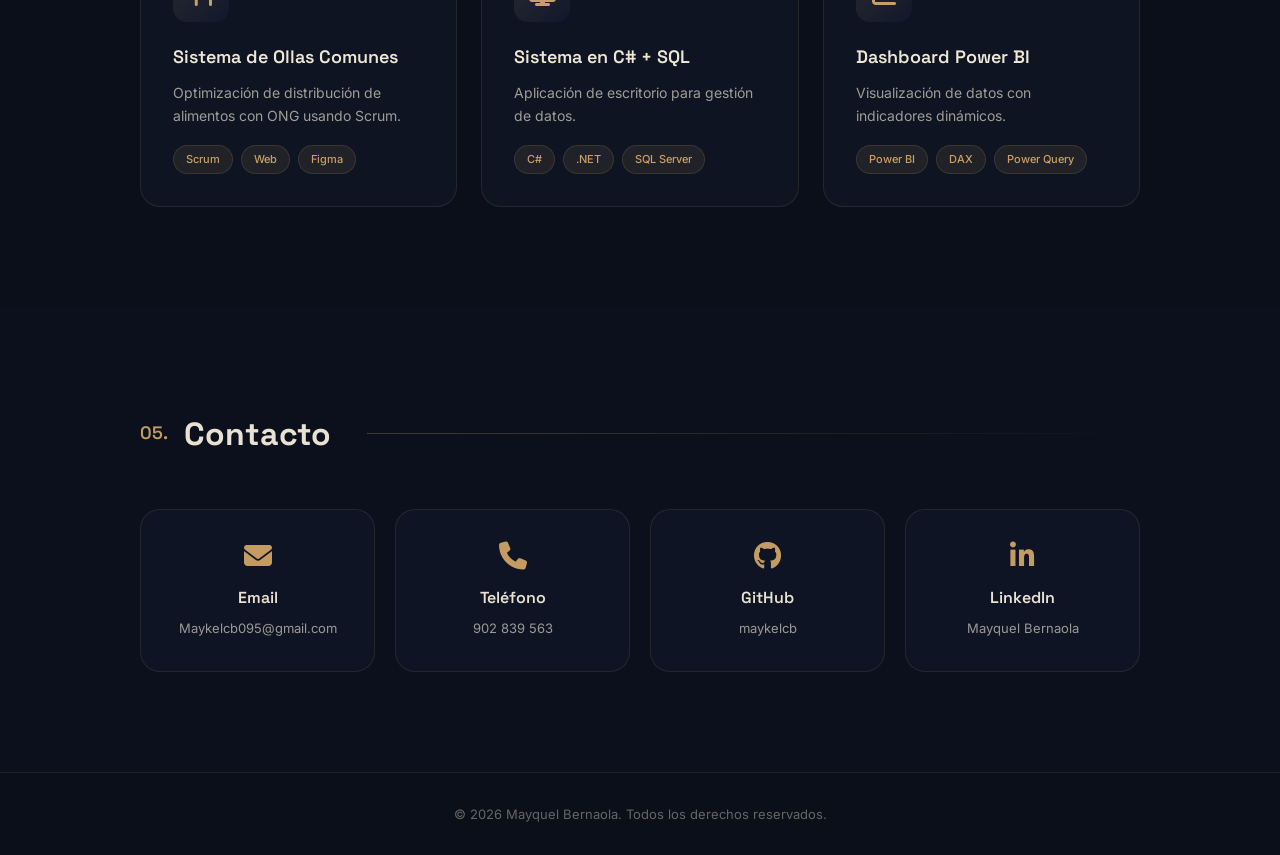
==== commit c512d657: "Actualizar hero: silueta original del usuario y remover marco circular" ====
--- a/index.html
+++ b/index.html
@@ -86,11 +86,9 @@
     <div class="hero-image">
       <div class="silhouette-composition">
         <!-- Capa de fondo: elementos de datos -->
-        <img src="silhouette-bg.jpg" alt="" class="silhouette-data-bg" aria-hidden="true">
+        <img src="silhouette-bg.png" alt="" class="silhouette-data-bg" aria-hidden="true">
         <!-- Capa frontal: silueta original del usuario -->
-        <img src="silhouette.jpg" alt="Mayquel Bernaola" class="silhouette-main">
-        <!-- Borde sutil -->
-        <div class="silhouette-border"></div>
+        <img src="silhouette.png" alt="Mayquel Bernaola" class="silhouette-main">
       </div>
     </div>
   </div>
--- a/styles.css
+++ b/styles.css
@@ -460,11 +460,8 @@
 
 .silhouette-composition {
   position: relative;
-  width: 420px;
-  height: 420px;
-  border-radius: 50%;
-  overflow: hidden;
-  background: radial-gradient(circle at 45% 45%, #151b30 0%, #0d1017 80%);
+  width: 440px;
+  height: 440px;
 }
 
 /* Capa de fondo: elementos de datos (gráficos, binario, etc.) */
@@ -473,11 +470,10 @@
   inset: 0;
   width: 100%;
   height: 100%;
-  object-fit: cover;
-  border-radius: 50%;
-  opacity: 0.55;
+  object-fit: contain;
+  opacity: 0.95;
   z-index: 1;
-  mix-blend-mode: screen;
+  pointer-events: none;
 }
 
 /* Capa principal: silueta del usuario */
@@ -486,26 +482,8 @@
   inset: 0;
   width: 100%;
   height: 100%;
-  object-fit: cover;
-  border-radius: 50%;
+  object-fit: contain;
   z-index: 2;
-  mix-blend-mode: lighten;
-}
-
-/* Borde sutil dorado */
-.silhouette-border {
-  position: absolute;
-  inset: -2px;
-  border-radius: 50%;
-  border: 1.5px solid rgba(201, 160, 99, 0.2);
-  z-index: 3;
-  pointer-events: none;
-  animation: glowPulse 4s ease-in-out infinite;
-}
-
-@keyframes glowPulse {
-  0%, 100% { box-shadow: 0 0 20px rgba(201, 160, 99, 0.05); }
-  50% { box-shadow: 0 0 40px rgba(201, 160, 99, 0.18); }
 }
 
 /* Scroll indicator */
@@ -925,11 +903,10 @@
     order: -1;
   }
 
-  .silhouette-frame {
-    width: 260px;
-    height: 260px;
-  }
-}
+  .silhouette-composition {
+    width: 320px;
+    height: 320px;
+  }
 }
 
 @media (max-width: 768px) {
@@ -981,9 +958,9 @@
     font-size: 16px;
   }
 
-  .silhouette-frame {
-    width: 200px;
-    height: 200px;
+  .silhouette-composition {
+    width: 260px;
+    height: 260px;
   }
 
   .social-sidebar {
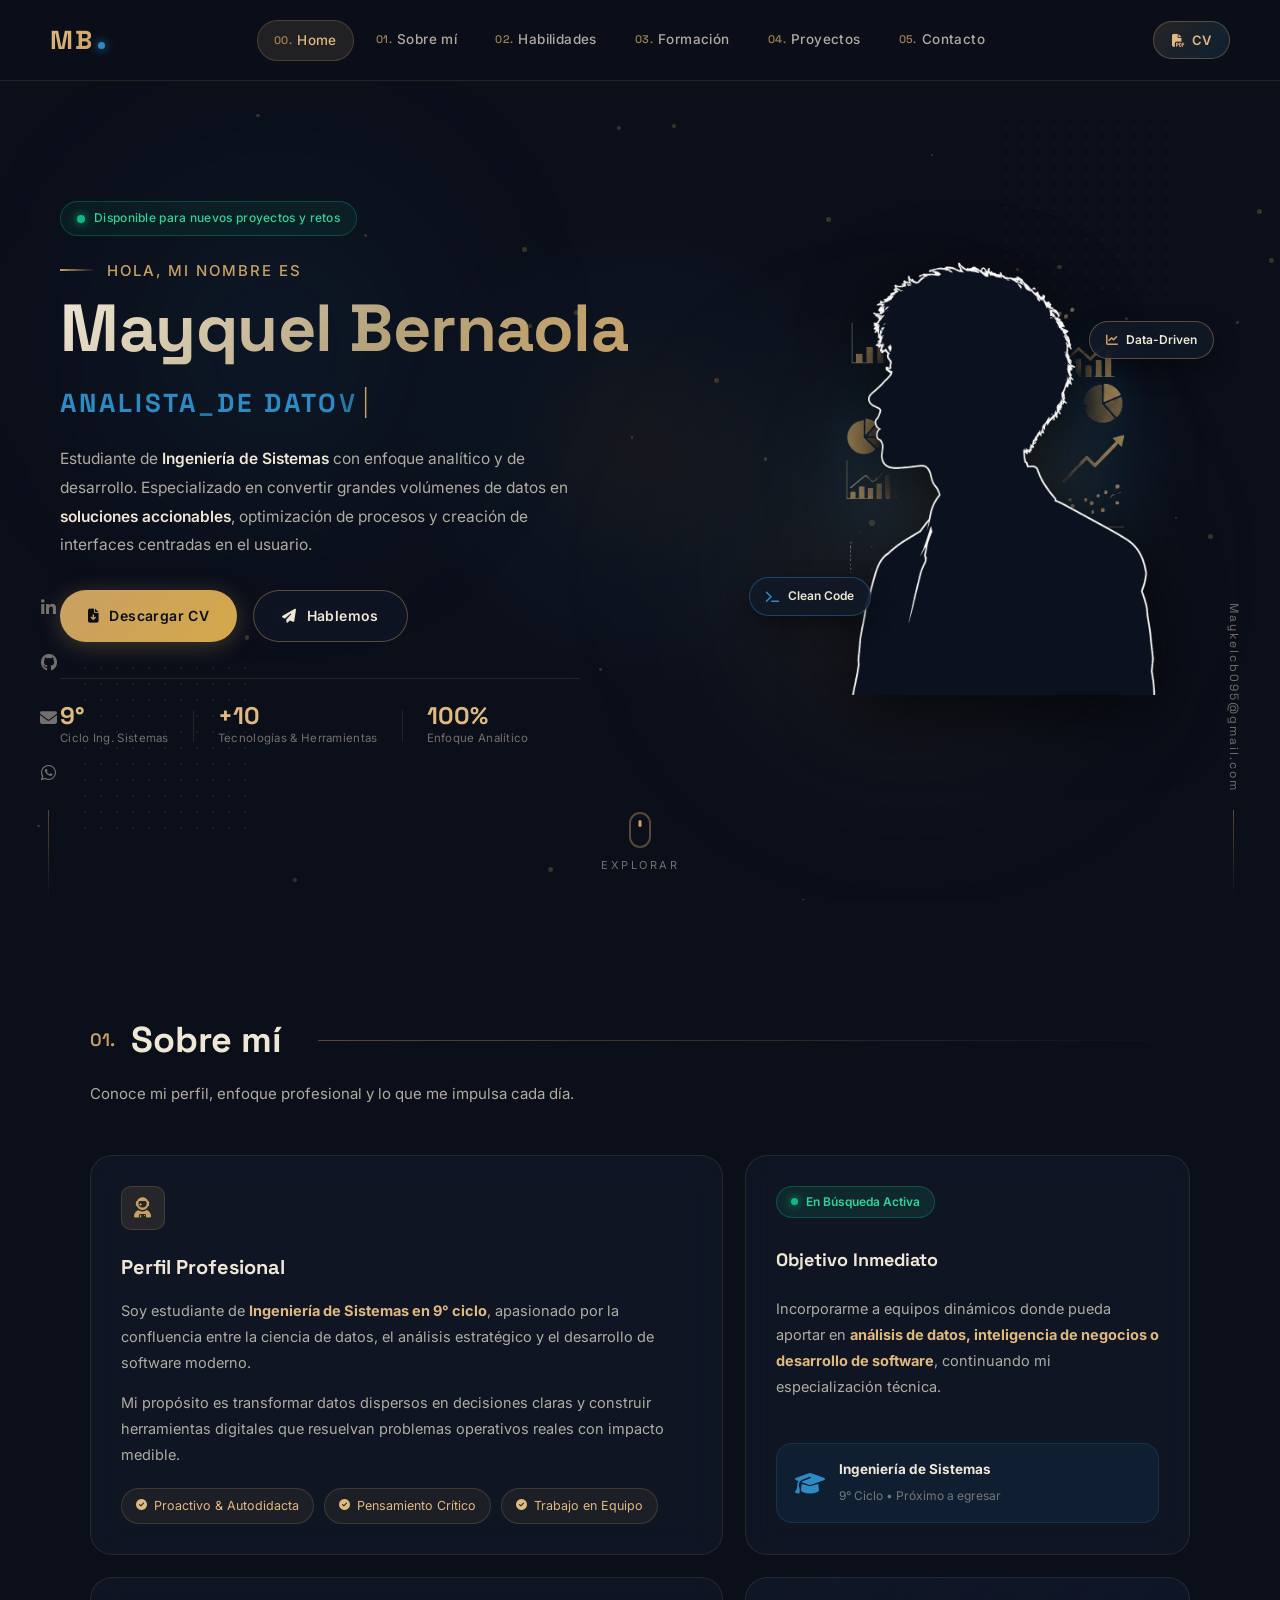
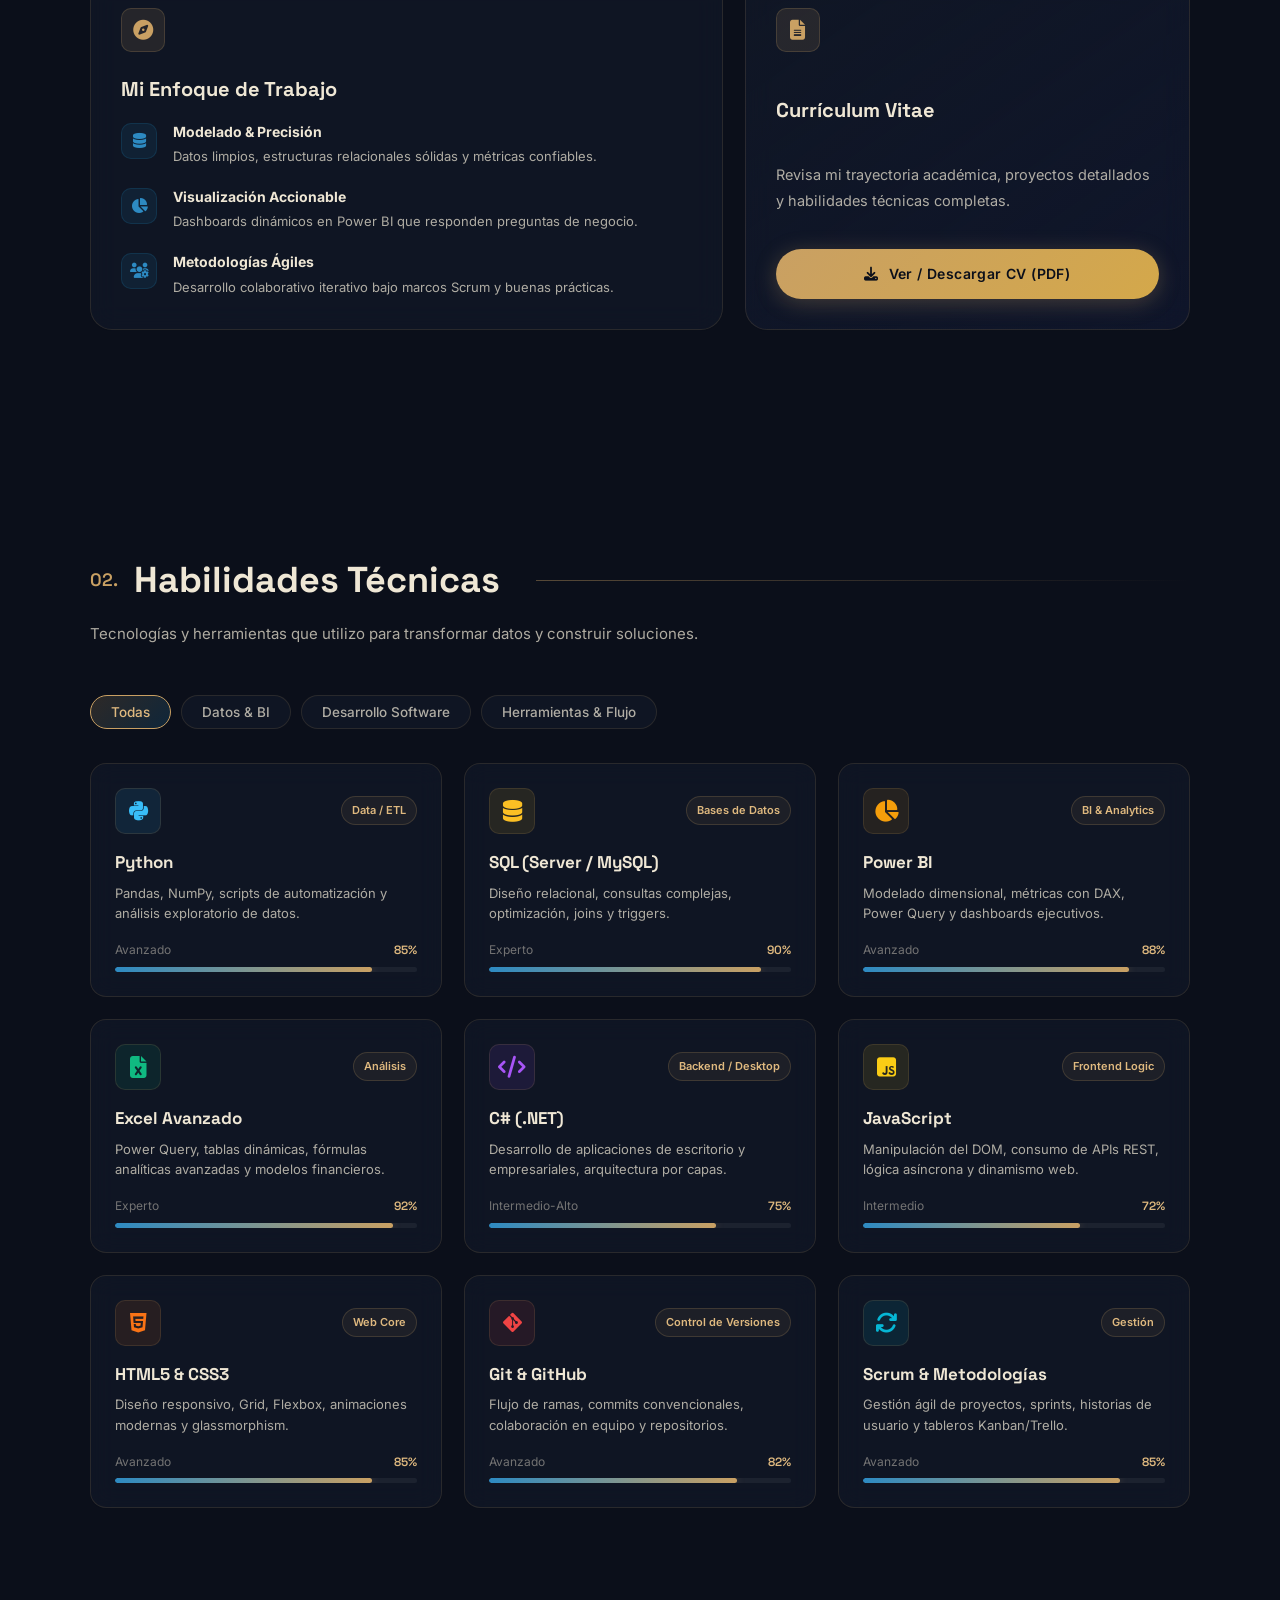
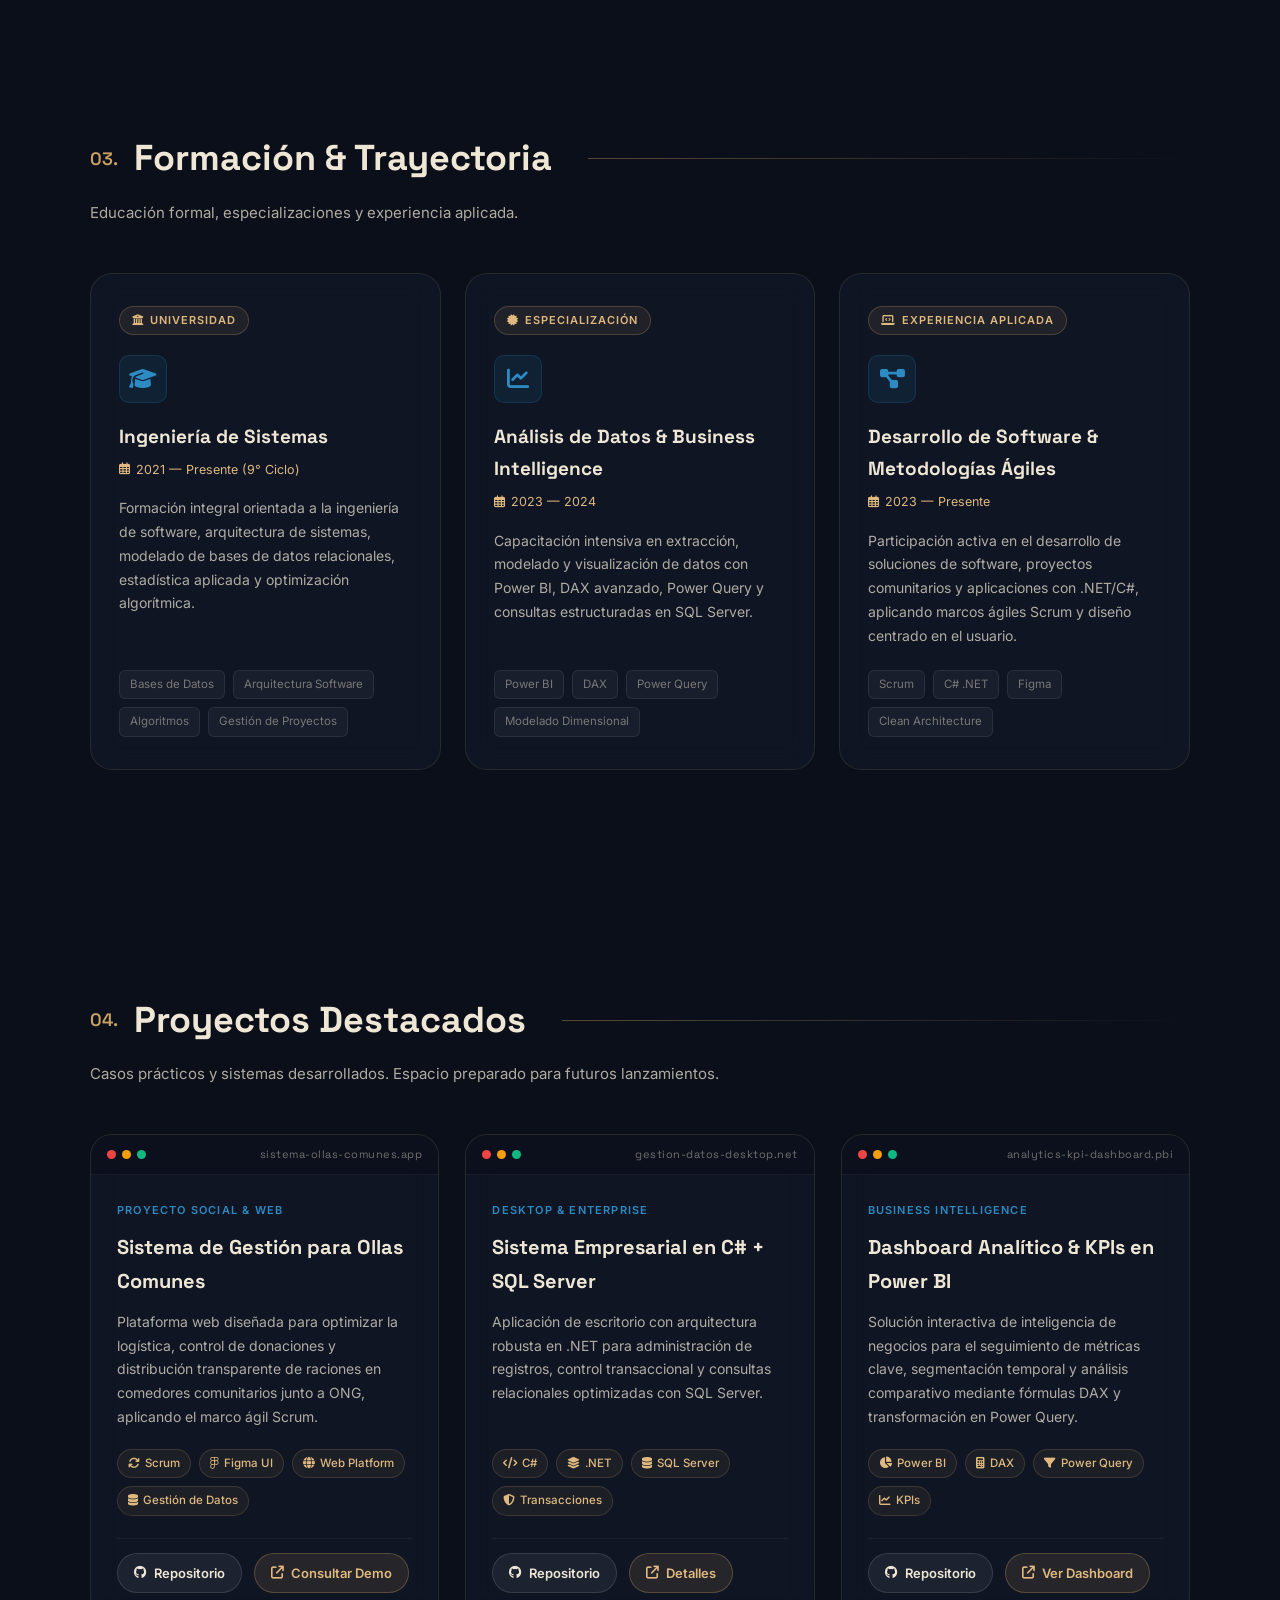
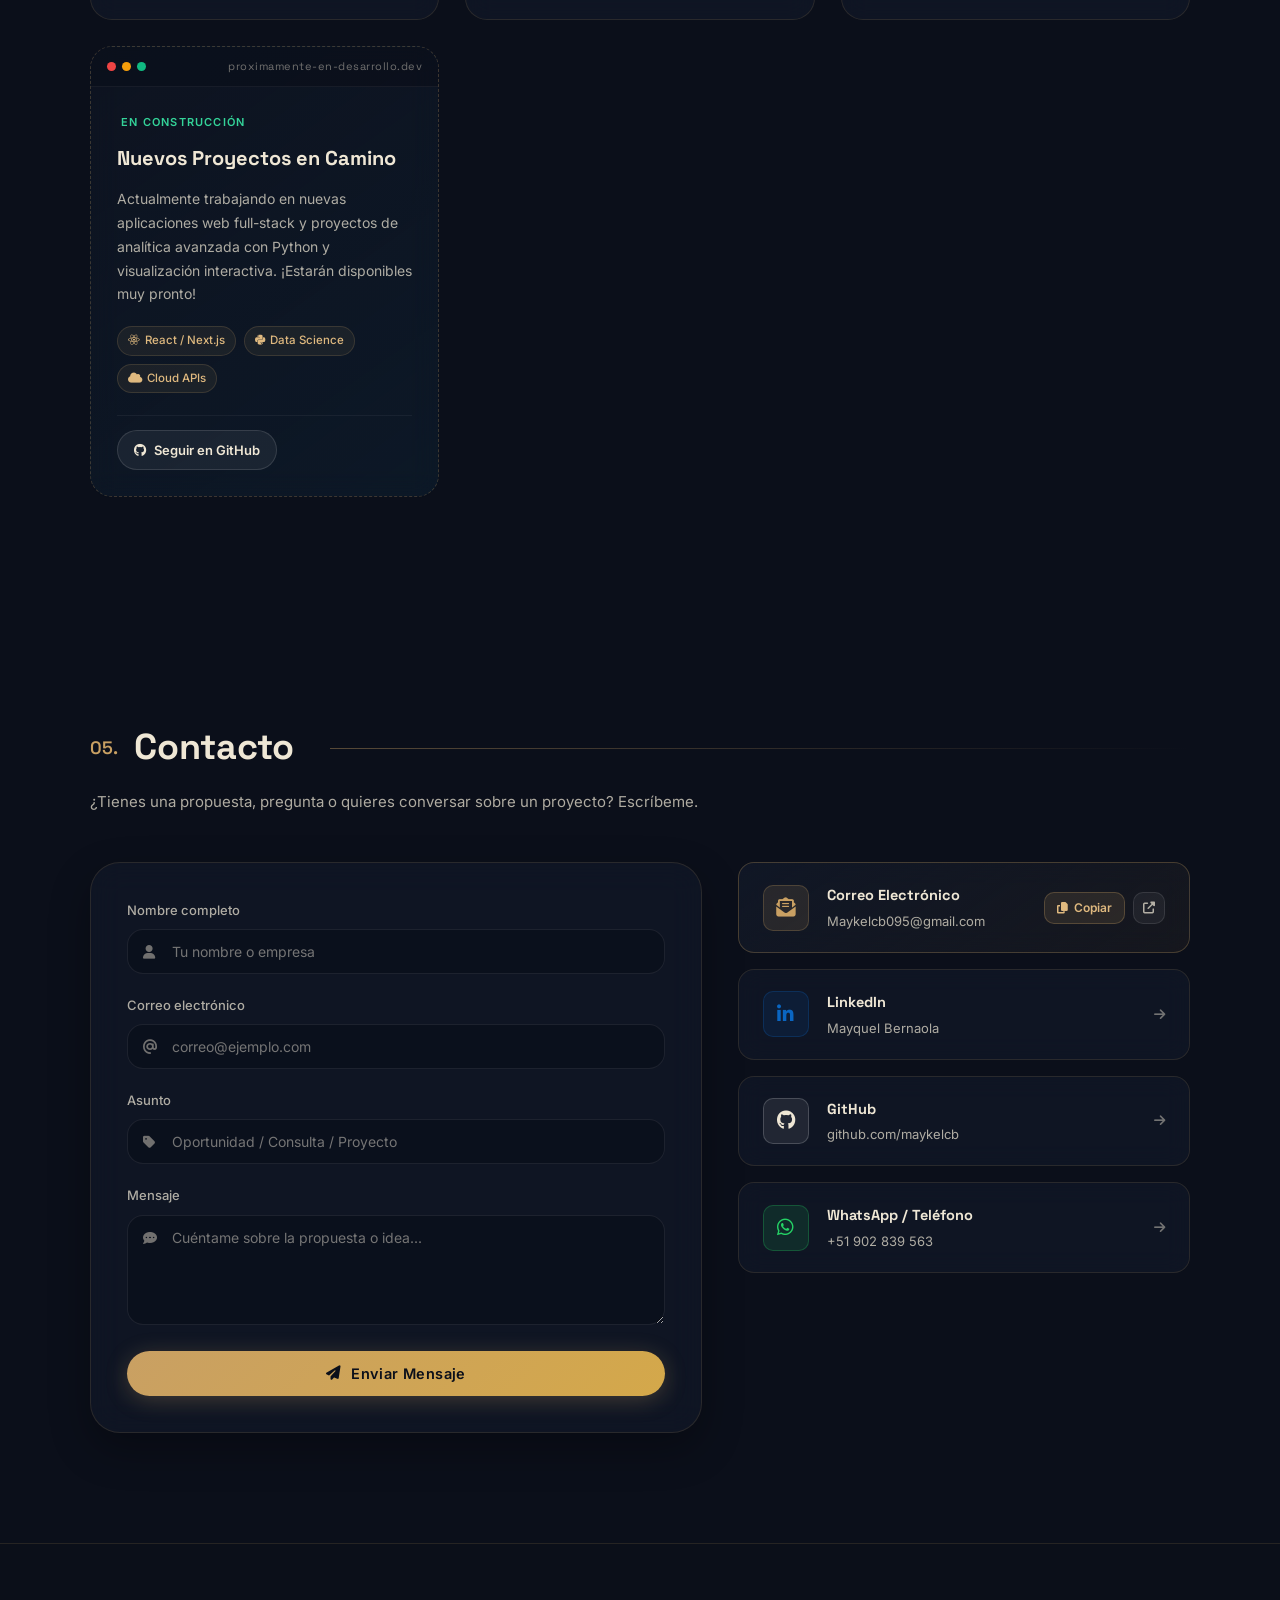
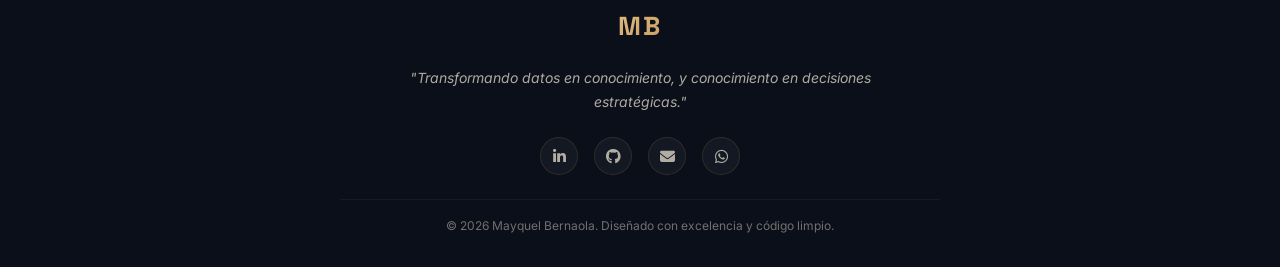
==== commit 25c80e96: "feat: rediseño integral con Bento Grid, filtros de habilidades y animaciones interactivas - Implemen" ====
--- a/index.html
+++ b/index.html
@@ -3,45 +3,66 @@
 <head>
   <meta charset="UTF-8">
   <meta name="viewport" content="width=device-width, initial-scale=1.0">
-  <title>Mayquel Bernaola | Analista de Datos</title>
-  <meta name="description" content="Portafolio de Mayquel Bernaola — Analista de Datos y Analista Programador especializado en transformación, modelado y visualización de información estratégica.">
+  <title>Mayquel Bernaola | Analista de Datos & Desarrollador</title>
+  <meta name="description" content="Portafolio de Mayquel Bernaola — Analista de Datos y Desarrollador especializado en modelado, transformación de datos y soluciones de software estratégicas.">
   <link rel="preconnect" href="https://fonts.googleapis.com">
   <link rel="preconnect" href="https://fonts.gstatic.com" crossorigin>
-  <link href="https://fonts.googleapis.com/css2?family=Inter:wght@300;400;500;600;700;800;900&family=Space+Grotesk:wght@400;500;600;700&display=swap" rel="stylesheet">
+  <link href="https://fonts.googleapis.com/css2?family=Inter:wght@300;400;500;600;700;800;900&family=Space+Grotesk:wght@400;500;600;700;800&display=swap" rel="stylesheet">
   <link rel="stylesheet" href="https://cdnjs.cloudflare.com/ajax/libs/font-awesome/6.5.1/css/all.min.css">
   <link rel="stylesheet" href="styles.css">
 </head>
 <body>
 
+<!-- Ambient Cursor Glow -->
+<div class="cursor-glow" id="cursorGlow"></div>
+
 <!-- NAVEGACIÓN -->
 <nav class="navbar" id="navbar">
   <div class="nav-logo">
-    <span class="logo-text">MB</span>
-  </div>
-  <ul class="nav-links">
-    <li><a href="#home" class="nav-link active">Home</a></li>
-    <li><a href="#sobre-mi" class="nav-link">Sobre mí</a></li>
-    <li><a href="#experiencia" class="nav-link">Experiencia</a></li>
-    <li><a href="#tecnologias" class="nav-link">Habilidades</a></li>
-    <li><a href="#proyectos" class="nav-link">Proyectos</a></li>
-    <li><a href="#contacto" class="nav-link">Contacto</a></li>
+    <a href="#home" class="logo-link">
+      <span class="logo-text">MB</span>
+      <span class="logo-dot"></span>
+    </a>
+  </div>
+  <ul class="nav-links" id="navLinks">
+    <li><a href="#home" class="nav-link active"><span class="nav-num">00.</span> Home</a></li>
+    <li><a href="#sobre-mi" class="nav-link"><span class="nav-num">01.</span> Sobre mí</a></li>
+    <li><a href="#habilidades" class="nav-link"><span class="nav-num">02.</span> Habilidades</a></li>
+    <li><a href="#formacion" class="nav-link"><span class="nav-num">03.</span> Formación</a></li>
+    <li><a href="#proyectos" class="nav-link"><span class="nav-num">04.</span> Proyectos</a></li>
+    <li><a href="#contacto" class="nav-link"><span class="nav-num">05.</span> Contacto</a></li>
   </ul>
-  <button class="nav-menu-btn" id="menuBtn" aria-label="Abrir menú">
-    <span></span><span></span><span></span>
-  </button>
+  <div class="nav-actions">
+    <a href="cv.pdf" target="_blank" class="nav-cv-btn" id="navCvBtn">
+      <i class="fas fa-file-pdf"></i>
+      <span>CV</span>
+    </a>
+    <button class="nav-menu-btn" id="menuBtn" aria-label="Abrir menú">
+      <span></span><span></span><span></span>
+    </button>
+  </div>
 </nav>
 
 <!-- Social Sidebar (esquina izquierda, vertical) -->
 <div class="social-sidebar">
-  <a href="https://www.linkedin.com/in/mayquel-bernaola-benites-136561357/" target="_blank" aria-label="LinkedIn" class="sidebar-social-link">
+  <a href="https://www.linkedin.com/in/mayquel-bernaola-benites-136561357/" target="_blank" aria-label="LinkedIn" class="sidebar-social-link" title="LinkedIn">
     <i class="fab fa-linkedin-in"></i>
   </a>
-  <a href="https://github.com/maykelcb" target="_blank" aria-label="GitHub" class="sidebar-social-link">
+  <a href="https://github.com/maykelcb" target="_blank" aria-label="GitHub" class="sidebar-social-link" title="GitHub">
     <i class="fab fa-github"></i>
   </a>
-  <a href="mailto:Maykelcb095@gmail.com" aria-label="Email" class="sidebar-social-link">
+  <a href="mailto:Maykelcb095@gmail.com" aria-label="Email" class="sidebar-social-link" title="Enviar Email">
     <i class="fas fa-envelope"></i>
   </a>
+  <a href="https://wa.me/51902839563" target="_blank" aria-label="WhatsApp" class="sidebar-social-link" title="WhatsApp">
+    <i class="fab fa-whatsapp"></i>
+  </a>
+  <div class="sidebar-line"></div>
+</div>
+
+<!-- Quick Email Sidebar (esquina derecha, vertical) -->
+<div class="email-sidebar">
+  <a href="mailto:Maykelcb095@gmail.com" class="sidebar-email-text">Maykelcb095@gmail.com</a>
   <div class="sidebar-line"></div>
 </div>
 
@@ -50,176 +71,412 @@
   <!-- Partículas decorativas -->
   <div class="hero-particles" id="heroParticles"></div>
   
-  <!-- Patrón de puntos decorativo -->
+  <!-- Patrón de puntos y resplandor decorativo -->
   <div class="dot-pattern dot-pattern-1"></div>
   <div class="dot-pattern dot-pattern-2"></div>
+  <div class="hero-glow hero-glow-1"></div>
+  <div class="hero-glow hero-glow-2"></div>
 
   <div class="hero-content">
     <div class="hero-text">
+      <div class="hero-badge">
+        <span class="status-pulse"></span>
+        <span>Disponible para nuevos proyectos y retos</span>
+      </div>
+
       <p class="hero-greeting">
         <span class="greeting-line"></span>
-        Hey! Soy
+        Hola, mi nombre es
       </p>
       <h1 class="hero-name">Mayquel Bernaola</h1>
+      
       <div class="hero-role-wrapper">
         <span class="hero-role" id="heroRole">ANALISTA DE DATOS</span>
         <span class="role-cursor">|</span>
       </div>
+
       <p class="hero-description">
-        Analista de datos y analista programador con sólido enfoque en la transformación, modelado y visualización de información estratégica. Especializado en convertir grandes volúmenes de datos en soluciones accionables mediante programación y herramientas analíticas. Apasionado por optimizar procesos y potenciar la toma de decisiones basada en métricas precisas.
+        Estudiante de <strong>Ingeniería de Sistemas</strong> con enfoque analítico y de desarrollo. Especializado en convertir grandes volúmenes de datos en <strong>soluciones accionables</strong>, optimización de procesos y creación de interfaces centradas en el usuario.
       </p>
+
       <div class="hero-buttons">
         <a href="cv.pdf" target="_blank" class="btn btn-primary" id="btnCV">
-          <i class="fas fa-download"></i>
+          <i class="fas fa-file-arrow-down"></i>
           Descargar CV
         </a>
-        <a href="https://mail.google.com/mail/?view=cm&fs=1&to=Maykelcb095@gmail.com&su=Contacto%20desde%20portafolio"
-           target="_blank" class="btn btn-secondary" id="btnContact">
+        <a href="#contacto" class="btn btn-secondary" id="btnContact">
           <i class="fas fa-paper-plane"></i>
-          Contacto
+          Hablemos
         </a>
       </div>
 
-
+      <!-- Quick Metrics Strip -->
+      <div class="hero-metrics">
+        <div class="metric-item">
+          <span class="metric-number">9°</span>
+          <span class="metric-label">Ciclo Ing. Sistemas</span>
+        </div>
+        <div class="metric-divider"></div>
+        <div class="metric-item">
+          <span class="metric-number">+10</span>
+          <span class="metric-label">Tecnologías & Herramientas</span>
+        </div>
+        <div class="metric-divider"></div>
+        <div class="metric-item">
+          <span class="metric-number">100%</span>
+          <span class="metric-label">Enfoque Analítico</span>
+        </div>
+      </div>
     </div>
 
     <div class="hero-image">
-      <div class="silhouette-composition">
+      <div class="silhouette-composition" id="silhouetteWrapper">
+        <!-- Glow circular ambiental -->
+        <div class="silhouette-glow"></div>
         <!-- Capa de fondo: elementos de datos -->
         <img src="silhouette-bg.png" alt="" class="silhouette-data-bg" aria-hidden="true">
         <!-- Capa frontal: silueta original del usuario -->
         <img src="silhouette.png" alt="Mayquel Bernaola" class="silhouette-main">
+        
+        <!-- Floating Interactive Badges -->
+        <div class="floating-badge badge-data">
+          <i class="fas fa-chart-line"></i>
+          <span>Data-Driven</span>
+        </div>
+        <div class="floating-badge badge-code">
+          <i class="fas fa-terminal"></i>
+          <span>Clean Code</span>
+        </div>
       </div>
     </div>
   </div>
 
   <!-- Scroll indicator -->
-  <div class="scroll-indicator">
+  <a href="#sobre-mi" class="scroll-indicator" aria-label="Ir a Sobre mí">
     <div class="mouse">
       <div class="wheel"></div>
     </div>
-    <span>Scroll</span>
-  </div>
+    <span>Explorar</span>
+  </a>
 </section>
 
-<!-- SOBRE MÍ -->
+<!-- SOBRE MÍ (Bento Grid) -->
 <section class="section" id="sobre-mi">
   <div class="section-container">
-    <h2 class="section-title">
-      <span class="title-number">01.</span>
-      Sobre mí
-    </h2>
-    <div class="about-content">
-      <p>
-        Soy estudiante de Ingeniería en Sistemas en 9° ciclo, con un fuerte interés en el desarrollo de software,
-        análisis de datos y creación de soluciones tecnológicas que generen impacto real.
-      </p>
-      <p>
-        Me considero una persona proactiva, con gran capacidad de adaptación y un enfoque constante en el aprendizaje.
-        Disfruto explorar nuevas tecnologías, mantenerme actualizado en el ámbito tecnológico y enfrentar retos que me
-        permitan mejorar tanto a nivel técnico como profesional.
-      </p>
-      <p>
-        He participado en el desarrollo de proyectos enfocados en la optimización de procesos, tanto a nivel de software
-        como de análisis de datos, aplicando buenas prácticas de desarrollo, metodologías ágiles como Scrum y diseño de
-        interfaces centradas en el usuario.
-      </p>
-      <p>
-        Mi objetivo es seguir creciendo como profesional en el área de tecnología, especializándome en desarrollo y
-        ciencia de datos, y aportar soluciones innovadoras dentro de equipos de trabajo.
-      </p>
+    <div class="section-header">
+      <h2 class="section-title">
+        <span class="title-number">01.</span>
+        Sobre mí
+      </h2>
+      <p class="section-subtitle">Conoce mi perfil, enfoque profesional y lo que me impulsa cada día.</p>
+    </div>
+
+    <div class="bento-grid">
+      <!-- Card Principal: Biografía -->
+      <div class="bento-card bento-bio">
+        <div class="card-icon-tag"><i class="fas fa-user-astronaut"></i></div>
+        <h3>Perfil Profesional</h3>
+        <p>
+          Soy estudiante de <strong>Ingeniería de Sistemas en 9° ciclo</strong>, apasionado por la confluencia entre la ciencia de datos, el análisis estratégico y el desarrollo de software moderno.
+        </p>
+        <p>
+          Mi propósito es transformar datos dispersos en decisiones claras y construir herramientas digitales que resuelvan problemas operativos reales con impacto medible.
+        </p>
+        <div class="bio-highlights">
+          <span class="highlight-chip"><i class="fas fa-check-circle"></i> Proactivo & Autodidacta</span>
+          <span class="highlight-chip"><i class="fas fa-check-circle"></i> Pensamiento Crítico</span>
+          <span class="highlight-chip"><i class="fas fa-check-circle"></i> Trabajo en Equipo</span>
+        </div>
+      </div>
+
+      <!-- Card Estado Actual -->
+      <div class="bento-card bento-status">
+        <div class="status-top">
+          <span class="badge-live"><span class="dot-live"></span> En Búsqueda Activa</span>
+        </div>
+        <h4>Objetivo Inmediato</h4>
+        <p>
+          Incorporarme a equipos dinámicos donde pueda aportar en <strong>análisis de datos, inteligencia de negocios o desarrollo de software</strong>, continuando mi especialización técnica.
+        </p>
+        <div class="academic-badge">
+          <i class="fas fa-graduation-cap"></i>
+          <div>
+            <strong>Ingeniería de Sistemas</strong>
+            <span>9° Ciclo • Próximo a egresar</span>
+          </div>
+        </div>
+      </div>
+
+      <!-- Card Enfoque & Pilares -->
+      <div class="bento-card bento-pillars">
+        <div class="card-icon-tag"><i class="fas fa-compass"></i></div>
+        <h3>Mi Enfoque de Trabajo</h3>
+        <div class="pillars-list">
+          <div class="pillar-item">
+            <div class="pillar-icon"><i class="fas fa-database"></i></div>
+            <div>
+              <strong>Modelado & Precisión</strong>
+              <p>Datos limpios, estructuras relacionales sólidas y métricas confiables.</p>
+            </div>
+          </div>
+          <div class="pillar-item">
+            <div class="pillar-icon"><i class="fas fa-chart-pie"></i></div>
+            <div>
+              <strong>Visualización Accionable</strong>
+              <p>Dashboards dinámicos en Power BI que responden preguntas de negocio.</p>
+            </div>
+          </div>
+          <div class="pillar-item">
+            <div class="pillar-icon"><i class="fas fa-users-gear"></i></div>
+            <div>
+              <strong>Metodologías Ágiles</strong>
+              <p>Desarrollo colaborativo iterativo bajo marcos Scrum y buenas prácticas.</p>
+            </div>
+          </div>
+        </div>
+      </div>
+
+      <!-- Card CV & Descarga Rápida -->
+      <div class="bento-card bento-action">
+        <div class="card-icon-tag"><i class="fas fa-file-lines"></i></div>
+        <h3>Currículum Vitae</h3>
+        <p>Revisa mi trayectoria académica, proyectos detallados y habilidades técnicas completas.</p>
+        <a href="cv.pdf" target="_blank" class="btn btn-primary btn-block">
+          <i class="fas fa-download"></i> Ver / Descargar CV (PDF)
+        </a>
+      </div>
     </div>
   </div>
 </section>
 
-<!-- EXPERIENCIA -->
-<section class="section" id="experiencia">
+<!-- HABILIDADES (Skills con Categorías y Spotlight) -->
+<section class="section" id="habilidades">
   <div class="section-container">
-    <h2 class="section-title">
-      <span class="title-number">02.</span>
-      Experiencia
-    </h2>
-    <div class="timeline">
-      <div class="timeline-item">
-        <div class="timeline-dot"></div>
-        <div class="timeline-content">
-          <h3>Proyecto Social - Sistema para Ollas Comunes</h3>
-          <p>
-            Desarrollo de plataforma web para gestión y distribución de alimentos en coordinación con ONG.
-            Implementación de Scrum, diseño en Figma y desarrollo de funcionalidades clave.
-          </p>
-        </div>
-      </div>
-      <div class="timeline-item">
-        <div class="timeline-dot"></div>
-        <div class="timeline-content">
-          <h3>Desarrollo con C# y SQL Server</h3>
-          <p>
-            Creación de aplicación de escritorio con backend en .NET, manejo de base de datos relacional
-            y consultas avanzadas.
-          </p>
-        </div>
-      </div>
-      <div class="timeline-item">
-        <div class="timeline-dot"></div>
-        <div class="timeline-content">
-          <h3>Análisis de Datos con Power BI</h3>
-          <p>
-            Modelado de datos, creación de dashboards interactivos y uso de DAX y Power Query.
-          </p>
-        </div>
+    <div class="section-header">
+      <h2 class="section-title">
+        <span class="title-number">02.</span>
+        Habilidades Técnicas
+      </h2>
+      <p class="section-subtitle">Tecnologías y herramientas que utilizo para transformar datos y construir soluciones.</p>
+    </div>
+
+    <!-- Filtros de categoría -->
+    <div class="skills-filter">
+      <button class="filter-btn active" data-filter="all">Todas</button>
+      <button class="filter-btn" data-filter="data">Datos & BI</button>
+      <button class="filter-btn" data-filter="dev">Desarrollo Software</button>
+      <button class="filter-btn" data-filter="tools">Herramientas & Flujo</button>
+    </div>
+
+    <div class="skills-grid" id="skillsGrid">
+      <!-- Python -->
+      <div class="skill-card" data-category="data">
+        <div class="skill-spotlight"></div>
+        <div class="skill-header">
+          <div class="skill-icon py-icon"><i class="fab fa-python"></i></div>
+          <span class="skill-tag">Data / ETL</span>
+        </div>
+        <h3>Python</h3>
+        <p class="skill-desc">Pandas, NumPy, scripts de automatización y análisis exploratorio de datos.</p>
+        <div class="skill-meta">
+          <span class="skill-level-text">Avanzado</span>
+          <span class="skill-percentage">85%</span>
+        </div>
+        <div class="skill-bar"><div class="skill-fill" data-level="85"></div></div>
+      </div>
+
+      <!-- SQL -->
+      <div class="skill-card" data-category="data">
+        <div class="skill-spotlight"></div>
+        <div class="skill-header">
+          <div class="skill-icon sql-icon"><i class="fas fa-database"></i></div>
+          <span class="skill-tag">Bases de Datos</span>
+        </div>
+        <h3>SQL (Server / MySQL)</h3>
+        <p class="skill-desc">Diseño relacional, consultas complejas, optimización, joins y triggers.</p>
+        <div class="skill-meta">
+          <span class="skill-level-text">Experto</span>
+          <span class="skill-percentage">90%</span>
+        </div>
+        <div class="skill-bar"><div class="skill-fill" data-level="90"></div></div>
+      </div>
+
+      <!-- Power BI -->
+      <div class="skill-card" data-category="data">
+        <div class="skill-spotlight"></div>
+        <div class="skill-header">
+          <div class="skill-icon pbi-icon"><i class="fas fa-chart-pie"></i></div>
+          <span class="skill-tag">BI & Analytics</span>
+        </div>
+        <h3>Power BI</h3>
+        <p class="skill-desc">Modelado dimensional, métricas con DAX, Power Query y dashboards ejecutivos.</p>
+        <div class="skill-meta">
+          <span class="skill-level-text">Avanzado</span>
+          <span class="skill-percentage">88%</span>
+        </div>
+        <div class="skill-bar"><div class="skill-fill" data-level="88"></div></div>
+      </div>
+
+      <!-- Excel -->
+      <div class="skill-card" data-category="data">
+        <div class="skill-spotlight"></div>
+        <div class="skill-header">
+          <div class="skill-icon xls-icon"><i class="fas fa-file-excel"></i></div>
+          <span class="skill-tag">Análisis</span>
+        </div>
+        <h3>Excel Avanzado</h3>
+        <p class="skill-desc">Power Query, tablas dinámicas, fórmulas analíticas avanzadas y modelos financieros.</p>
+        <div class="skill-meta">
+          <span class="skill-level-text">Experto</span>
+          <span class="skill-percentage">92%</span>
+        </div>
+        <div class="skill-bar"><div class="skill-fill" data-level="92"></div></div>
+      </div>
+
+      <!-- C# .NET -->
+      <div class="skill-card" data-category="dev">
+        <div class="skill-spotlight"></div>
+        <div class="skill-header">
+          <div class="skill-icon cs-icon"><i class="fas fa-code"></i></div>
+          <span class="skill-tag">Backend / Desktop</span>
+        </div>
+        <h3>C# (.NET)</h3>
+        <p class="skill-desc">Desarrollo de aplicaciones de escritorio y empresariales, arquitectura por capas.</p>
+        <div class="skill-meta">
+          <span class="skill-level-text">Intermedio-Alto</span>
+          <span class="skill-percentage">75%</span>
+        </div>
+        <div class="skill-bar"><div class="skill-fill" data-level="75"></div></div>
+      </div>
+
+      <!-- JavaScript -->
+      <div class="skill-card" data-category="dev">
+        <div class="skill-spotlight"></div>
+        <div class="skill-header">
+          <div class="skill-icon js-icon"><i class="fab fa-js-square"></i></div>
+          <span class="skill-tag">Frontend Logic</span>
+        </div>
+        <h3>JavaScript</h3>
+        <p class="skill-desc">Manipulación del DOM, consumo de APIs REST, lógica asíncrona y dinamismo web.</p>
+        <div class="skill-meta">
+          <span class="skill-level-text">Intermedio</span>
+          <span class="skill-percentage">72%</span>
+        </div>
+        <div class="skill-bar"><div class="skill-fill" data-level="72"></div></div>
+      </div>
+
+      <!-- HTML5 & CSS3 -->
+      <div class="skill-card" data-category="dev">
+        <div class="skill-spotlight"></div>
+        <div class="skill-header">
+          <div class="skill-icon html-icon"><i class="fab fa-html5"></i></div>
+          <span class="skill-tag">Web Core</span>
+        </div>
+        <h3>HTML5 & CSS3</h3>
+        <p class="skill-desc">Diseño responsivo, Grid, Flexbox, animaciones modernas y glassmorphism.</p>
+        <div class="skill-meta">
+          <span class="skill-level-text">Avanzado</span>
+          <span class="skill-percentage">85%</span>
+        </div>
+        <div class="skill-bar"><div class="skill-fill" data-level="85"></div></div>
+      </div>
+
+      <!-- Git & GitHub -->
+      <div class="skill-card" data-category="tools">
+        <div class="skill-spotlight"></div>
+        <div class="skill-header">
+          <div class="skill-icon git-icon"><i class="fab fa-git-alt"></i></div>
+          <span class="skill-tag">Control de Versiones</span>
+        </div>
+        <h3>Git & GitHub</h3>
+        <p class="skill-desc">Flujo de ramas, commits convencionales, colaboración en equipo y repositorios.</p>
+        <div class="skill-meta">
+          <span class="skill-level-text">Avanzado</span>
+          <span class="skill-percentage">82%</span>
+        </div>
+        <div class="skill-bar"><div class="skill-fill" data-level="82"></div></div>
+      </div>
+
+      <!-- Scrum & Agilidad -->
+      <div class="skill-card" data-category="tools">
+        <div class="skill-spotlight"></div>
+        <div class="skill-header">
+          <div class="skill-icon scrum-icon"><i class="fas fa-arrows-rotate"></i></div>
+          <span class="skill-tag">Gestión</span>
+        </div>
+        <h3>Scrum & Metodologías</h3>
+        <p class="skill-desc">Gestión ágil de proyectos, sprints, historias de usuario y tableros Kanban/Trello.</p>
+        <div class="skill-meta">
+          <span class="skill-level-text">Avanzado</span>
+          <span class="skill-percentage">85%</span>
+        </div>
+        <div class="skill-bar"><div class="skill-fill" data-level="85"></div></div>
       </div>
     </div>
   </div>
 </section>
 
-<!-- TECNOLOGÍAS -->
-<section class="section" id="tecnologias">
+<!-- FORMACIÓN & TRAYECTORIA -->
+<section class="section" id="formacion">
   <div class="section-container">
-    <h2 class="section-title">
-      <span class="title-number">03.</span>
-      Habilidades
-    </h2>
-    <div class="skills-grid">
-      <div class="skill-card">
-        <div class="skill-icon"><i class="fab fa-python"></i></div>
-        <h3>Python</h3>
-        <div class="skill-bar"><div class="skill-fill" data-level="85"></div></div>
-      </div>
-      <div class="skill-card">
-        <div class="skill-icon"><i class="fas fa-database"></i></div>
-        <h3>SQL</h3>
-        <div class="skill-bar"><div class="skill-fill" data-level="90"></div></div>
-      </div>
-      <div class="skill-card">
-        <div class="skill-icon"><i class="fas fa-code"></i></div>
-        <h3>C# (.NET)</h3>
-        <div class="skill-bar"><div class="skill-fill" data-level="75"></div></div>
-      </div>
-      <div class="skill-card">
-        <div class="skill-icon"><i class="fab fa-html5"></i></div>
-        <h3>HTML / CSS</h3>
-        <div class="skill-bar"><div class="skill-fill" data-level="80"></div></div>
-      </div>
-      <div class="skill-card">
-        <div class="skill-icon"><i class="fab fa-js-square"></i></div>
-        <h3>JavaScript</h3>
-        <div class="skill-bar"><div class="skill-fill" data-level="70"></div></div>
-      </div>
-      <div class="skill-card">
-        <div class="skill-icon"><i class="fas fa-chart-pie"></i></div>
-        <h3>Power BI</h3>
-        <div class="skill-bar"><div class="skill-fill" data-level="88"></div></div>
-      </div>
-      <div class="skill-card">
-        <div class="skill-icon"><i class="fas fa-file-excel"></i></div>
-        <h3>Excel</h3>
-        <div class="skill-bar"><div class="skill-fill" data-level="92"></div></div>
-      </div>
-      <div class="skill-card">
-        <div class="skill-icon"><i class="fas fa-chart-area"></i></div>
-        <h3>Data Analytics</h3>
-        <div class="skill-bar"><div class="skill-fill" data-level="82"></div></div>
+    <div class="section-header">
+      <h2 class="section-title">
+        <span class="title-number">03.</span>
+        Formación & Trayectoria
+      </h2>
+      <p class="section-subtitle">Educación formal, especializaciones y experiencia aplicada.</p>
+    </div>
+
+    <div class="education-grid">
+      <!-- Tarjeta 1: Universidad -->
+      <div class="education-card">
+        <div class="education-badge"><i class="fas fa-university"></i> Universidad</div>
+        <div class="education-icon"><i class="fas fa-graduation-cap"></i></div>
+        <h3>Ingeniería de Sistemas</h3>
+        <span class="education-period"><i class="far fa-calendar-alt"></i> 2021 — Presente (9° Ciclo)</span>
+        <p class="education-desc">
+          Formación integral orientada a la ingeniería de software, arquitectura de sistemas, modelado de bases de datos relacionales, estadística aplicada y optimización algorítmica.
+        </p>
+        <div class="education-tags">
+          <span>Bases de Datos</span>
+          <span>Arquitectura Software</span>
+          <span>Algoritmos</span>
+          <span>Gestión de Proyectos</span>
+        </div>
+      </div>
+
+      <!-- Tarjeta 2: Formación en Datos y BI -->
+      <div class="education-card">
+        <div class="education-badge"><i class="fas fa-certificate"></i> Especialización</div>
+        <div class="education-icon"><i class="fas fa-chart-line"></i></div>
+        <h3>Análisis de Datos & Business Intelligence</h3>
+        <span class="education-period"><i class="far fa-calendar-alt"></i> 2023 — 2024</span>
+        <p class="education-desc">
+          Capacitación intensiva en extracción, modelado y visualización de datos con Power BI, DAX avanzado, Power Query y consultas estructuradas en SQL Server.
+        </p>
+        <div class="education-tags">
+          <span>Power BI</span>
+          <span>DAX</span>
+          <span>Power Query</span>
+          <span>Modelado Dimensional</span>
+        </div>
+      </div>
+
+      <!-- Tarjeta 3: Desarrollo & Metodologías -->
+      <div class="education-card">
+        <div class="education-badge"><i class="fas fa-laptop-code"></i> Experiencia Aplicada</div>
+        <div class="education-icon"><i class="fas fa-diagram-project"></i></div>
+        <h3>Desarrollo de Software & Metodologías Ágiles</h3>
+        <span class="education-period"><i class="far fa-calendar-alt"></i> 2023 — Presente</span>
+        <p class="education-desc">
+          Participación activa en el desarrollo de soluciones de software, proyectos comunitarios y aplicaciones con .NET/C#, aplicando marcos ágiles Scrum y diseño centrado en el usuario.
+        </p>
+        <div class="education-tags">
+          <span>Scrum</span>
+          <span>C# .NET</span>
+          <span>Figma</span>
+          <span>Clean Architecture</span>
+        </div>
       </div>
     </div>
   </div>
@@ -228,33 +485,140 @@
 <!-- PROYECTOS -->
 <section class="section" id="proyectos">
   <div class="section-container">
-    <h2 class="section-title">
-      <span class="title-number">04.</span>
-      Proyectos Destacados
-    </h2>
+    <div class="section-header">
+      <h2 class="section-title">
+        <span class="title-number">04.</span>
+        Proyectos Destacados
+      </h2>
+      <p class="section-subtitle">Casos prácticos y sistemas desarrollados. Espacio preparado para futuros lanzamientos.</p>
+    </div>
+
     <div class="projects-grid">
-      <div class="project-card">
-        <div class="project-icon"><i class="fas fa-utensils"></i></div>
-        <h3>Sistema de Ollas Comunes</h3>
-        <p>Optimización de distribución de alimentos con ONG usando Scrum.</p>
-        <div class="project-tags">
-          <span>Scrum</span><span>Web</span><span>Figma</span>
-        </div>
-      </div>
-      <div class="project-card">
-        <div class="project-icon"><i class="fas fa-desktop"></i></div>
-        <h3>Sistema en C# + SQL</h3>
-        <p>Aplicación de escritorio para gestión de datos.</p>
-        <div class="project-tags">
-          <span>C#</span><span>.NET</span><span>SQL Server</span>
-        </div>
-      </div>
-      <div class="project-card">
-        <div class="project-icon"><i class="fas fa-chart-bar"></i></div>
-        <h3>Dashboard Power BI</h3>
-        <p>Visualización de datos con indicadores dinámicos.</p>
-        <div class="project-tags">
-          <span>Power BI</span><span>DAX</span><span>Power Query</span>
+      <!-- Proyecto 1: Ollas Comunes -->
+      <div class="project-showcase-card">
+        <div class="project-window-bar">
+          <div class="window-dots">
+            <span class="dot-red"></span>
+            <span class="dot-yellow"></span>
+            <span class="dot-green"></span>
+          </div>
+          <span class="window-title">sistema-ollas-comunes.app</span>
+        </div>
+        <div class="project-card-body">
+          <div class="project-type-tag">Proyecto Social & Web</div>
+          <h3 class="project-title">Sistema de Gestión para Ollas Comunes</h3>
+          <p class="project-description">
+            Plataforma web diseñada para optimizar la logística, control de donaciones y distribución transparente de raciones en comedores comunitarios junto a ONG, aplicando el marco ágil Scrum.
+          </p>
+          <div class="project-tech-tags">
+            <span><i class="fas fa-arrows-rotate"></i> Scrum</span>
+            <span><i class="fab fa-figma"></i> Figma UI</span>
+            <span><i class="fas fa-globe"></i> Web Platform</span>
+            <span><i class="fas fa-database"></i> Gestión de Datos</span>
+          </div>
+          <div class="project-actions">
+            <a href="https://github.com/maykelcb" target="_blank" class="btn-project-code">
+              <i class="fab fa-github"></i> Repositorio
+            </a>
+            <a href="#contacto" class="btn-project-demo">
+              <i class="fas fa-arrow-up-right-from-square"></i> Consultar Demo
+            </a>
+          </div>
+        </div>
+      </div>
+
+      <!-- Proyecto 2: C# y SQL Server -->
+      <div class="project-showcase-card">
+        <div class="project-window-bar">
+          <div class="window-dots">
+            <span class="dot-red"></span>
+            <span class="dot-yellow"></span>
+            <span class="dot-green"></span>
+          </div>
+          <span class="window-title">gestion-datos-desktop.net</span>
+        </div>
+        <div class="project-card-body">
+          <div class="project-type-tag">Desktop & Enterprise</div>
+          <h3 class="project-title">Sistema Empresarial en C# + SQL Server</h3>
+          <p class="project-description">
+            Aplicación de escritorio con arquitectura robusta en .NET para administración de registros, control transaccional y consultas relacionales optimizadas con SQL Server.
+          </p>
+          <div class="project-tech-tags">
+            <span><i class="fas fa-code"></i> C#</span>
+            <span><i class="fas fa-layer-group"></i> .NET</span>
+            <span><i class="fas fa-database"></i> SQL Server</span>
+            <span><i class="fas fa-shield-halved"></i> Transacciones</span>
+          </div>
+          <div class="project-actions">
+            <a href="https://github.com/maykelcb" target="_blank" class="btn-project-code">
+              <i class="fab fa-github"></i> Repositorio
+            </a>
+            <a href="#contacto" class="btn-project-demo">
+              <i class="fas fa-arrow-up-right-from-square"></i> Detalles
+            </a>
+          </div>
+        </div>
+      </div>
+
+      <!-- Proyecto 3: Dashboard Power BI -->
+      <div class="project-showcase-card">
+        <div class="project-window-bar">
+          <div class="window-dots">
+            <span class="dot-red"></span>
+            <span class="dot-yellow"></span>
+            <span class="dot-green"></span>
+          </div>
+          <span class="window-title">analytics-kpi-dashboard.pbi</span>
+        </div>
+        <div class="project-card-body">
+          <div class="project-type-tag">Business Intelligence</div>
+          <h3 class="project-title">Dashboard Analítico & KPIs en Power BI</h3>
+          <p class="project-description">
+            Solución interactiva de inteligencia de negocios para el seguimiento de métricas clave, segmentación temporal y análisis comparativo mediante fórmulas DAX y transformación en Power Query.
+          </p>
+          <div class="project-tech-tags">
+            <span><i class="fas fa-chart-pie"></i> Power BI</span>
+            <span><i class="fas fa-calculator"></i> DAX</span>
+            <span><i class="fas fa-filter"></i> Power Query</span>
+            <span><i class="fas fa-chart-line"></i> KPIs</span>
+          </div>
+          <div class="project-actions">
+            <a href="https://github.com/maykelcb" target="_blank" class="btn-project-code">
+              <i class="fab fa-github"></i> Repositorio
+            </a>
+            <a href="#contacto" class="btn-project-demo">
+              <i class="fas fa-arrow-up-right-from-square"></i> Ver Dashboard
+            </a>
+          </div>
+        </div>
+      </div>
+
+      <!-- Proyecto 4: Próximamente (Placeholder dinámico) -->
+      <div class="project-showcase-card card-upcoming">
+        <div class="project-window-bar">
+          <div class="window-dots">
+            <span class="dot-red"></span>
+            <span class="dot-yellow"></span>
+            <span class="dot-green"></span>
+          </div>
+          <span class="window-title">proximamente-en-desarrollo.dev</span>
+        </div>
+        <div class="project-card-body">
+          <div class="project-type-tag upcoming-tag"><i class="fas fa-sparkles"></i> En Construcción</div>
+          <h3 class="project-title">Nuevos Proyectos en Camino</h3>
+          <p class="project-description">
+            Actualmente trabajando en nuevas aplicaciones web full-stack y proyectos de analítica avanzada con Python y visualización interactiva. ¡Estarán disponibles muy pronto!
+          </p>
+          <div class="project-tech-tags">
+            <span><i class="fab fa-react"></i> React / Next.js</span>
+            <span><i class="fab fa-python"></i> Data Science</span>
+            <span><i class="fas fa-cloud"></i> Cloud APIs</span>
+          </div>
+          <div class="project-actions">
+            <a href="https://github.com/maykelcb" target="_blank" class="btn-project-code">
+              <i class="fab fa-github"></i> Seguir en GitHub
+            </a>
+          </div>
         </div>
       </div>
     </div>
@@ -264,39 +628,153 @@
 <!-- CONTACTO -->
 <section class="section" id="contacto">
   <div class="section-container">
-    <h2 class="section-title">
-      <span class="title-number">05.</span>
-      Contacto
-    </h2>
-    <div class="contact-grid">
-      <a href="mailto:Maykelcb095@gmail.com" class="contact-card">
-        <i class="fas fa-envelope"></i>
-        <h3>Email</h3>
-        <p>Maykelcb095@gmail.com</p>
-      </a>
-      <a href="tel:+51902839563" class="contact-card">
-        <i class="fas fa-phone"></i>
-        <h3>Teléfono</h3>
-        <p>902 839 563</p>
-      </a>
-      <a href="https://github.com/maykelcb" target="_blank" class="contact-card">
-        <i class="fab fa-github"></i>
-        <h3>GitHub</h3>
-        <p>maykelcb</p>
-      </a>
-      <a href="https://www.linkedin.com/in/mayquel-bernaola-benites-136561357/" target="_blank" class="contact-card">
-        <i class="fab fa-linkedin-in"></i>
-        <h3>LinkedIn</h3>
-        <p>Mayquel Bernaola</p>
-      </a>
+    <div class="section-header">
+      <h2 class="section-title">
+        <span class="title-number">05.</span>
+        Contacto
+      </h2>
+      <p class="section-subtitle">¿Tienes una propuesta, pregunta o quieres conversar sobre un proyecto? Escríbeme.</p>
+    </div>
+
+    <div class="contact-wrapper">
+      <!-- Columna 1: Formulario Glassmorphism -->
+      <div class="contact-form-container">
+        <form class="contact-form" id="contactForm">
+          <div class="form-group">
+            <label for="contactName">Nombre completo</label>
+            <div class="input-wrapper">
+              <i class="fas fa-user input-icon"></i>
+              <input type="text" id="contactName" name="name" placeholder="Tu nombre o empresa" required>
+            </div>
+          </div>
+
+          <div class="form-group">
+            <label for="contactEmail">Correo electrónico</label>
+            <div class="input-wrapper">
+              <i class="fas fa-at input-icon"></i>
+              <input type="email" id="contactEmail" name="email" placeholder="correo@ejemplo.com" required>
+            </div>
+          </div>
+
+          <div class="form-group">
+            <label for="contactSubject">Asunto</label>
+            <div class="input-wrapper">
+              <i class="fas fa-tag input-icon"></i>
+              <input type="text" id="contactSubject" name="subject" placeholder="Oportunidad / Consulta / Proyecto" required>
+            </div>
+          </div>
+
+          <div class="form-group">
+            <label for="contactMessage">Mensaje</label>
+            <div class="input-wrapper">
+              <i class="fas fa-comment-dots input-icon-textarea"></i>
+              <textarea id="contactMessage" name="message" rows="4" placeholder="Cuéntame sobre la propuesta o idea..." required></textarea>
+            </div>
+          </div>
+
+          <button type="submit" class="btn btn-primary btn-submit" id="btnSubmit">
+            <i class="fas fa-paper-plane"></i>
+            <span>Enviar Mensaje</span>
+          </button>
+        </form>
+      </div>
+
+      <!-- Columna 2: Cards de Contacto Rápido -->
+      <div class="contact-cards-container">
+        <!-- Email Directo con Copiar -->
+        <div class="contact-info-card email-highlight-card">
+          <div class="contact-icon-box">
+            <i class="fas fa-envelope-open-text"></i>
+          </div>
+          <div class="contact-info-text">
+            <h4>Correo Electrónico</h4>
+            <p id="emailText">Maykelcb095@gmail.com</p>
+          </div>
+          <div class="card-btn-group">
+            <button type="button" class="btn-copy-email" id="btnCopyEmail" title="Copiar correo">
+              <i class="fas fa-copy"></i>
+              <span>Copiar</span>
+            </button>
+            <a href="https://mail.google.com/mail/?view=cm&fs=1&to=Maykelcb095@gmail.com&su=Contacto%20desde%20Portafolio" target="_blank" class="btn-open-email" title="Abrir en Gmail">
+              <i class="fas fa-external-link-alt"></i>
+            </a>
+          </div>
+        </div>
+
+        <!-- LinkedIn -->
+        <a href="https://www.linkedin.com/in/mayquel-bernaola-benites-136561357/" target="_blank" class="contact-info-card">
+          <div class="contact-icon-box in-icon">
+            <i class="fab fa-linkedin-in"></i>
+          </div>
+          <div class="contact-info-text">
+            <h4>LinkedIn</h4>
+            <p>Mayquel Bernaola</p>
+          </div>
+          <i class="fas fa-arrow-right card-arrow"></i>
+        </a>
+
+        <!-- GitHub -->
+        <a href="https://github.com/maykelcb" target="_blank" class="contact-info-card">
+          <div class="contact-icon-box gh-icon">
+            <i class="fab fa-github"></i>
+          </div>
+          <div class="contact-info-text">
+            <h4>GitHub</h4>
+            <p>github.com/maykelcb</p>
+          </div>
+          <i class="fas fa-arrow-right card-arrow"></i>
+        </a>
+
+        <!-- WhatsApp -->
+        <a href="https://wa.me/51902839563?text=Hola%20Mayquel,%20vi%20tu%20portafolio%20y%20me%20gustar%C3%ADa%20conversar." target="_blank" class="contact-info-card">
+          <div class="contact-icon-box wa-icon">
+            <i class="fab fa-whatsapp"></i>
+          </div>
+          <div class="contact-info-text">
+            <h4>WhatsApp / Teléfono</h4>
+            <p>+51 902 839 563</p>
+          </div>
+          <i class="fas fa-arrow-right card-arrow"></i>
+        </a>
+      </div>
     </div>
   </div>
 </section>
 
 <!-- FOOTER -->
 <footer class="footer">
-  <p>&copy; 2026 Mayquel Bernaola. Todos los derechos reservados.</p>
+  <div class="footer-content">
+    <div class="footer-logo">
+      <span class="logo-text">MB</span>
+    </div>
+    <p class="footer-quote">
+      "Transformando datos en conocimiento, y conocimiento en decisiones estratégicas."
+    </p>
+    <div class="footer-socials">
+      <a href="https://www.linkedin.com/in/mayquel-bernaola-benites-136561357/" target="_blank" aria-label="LinkedIn"><i class="fab fa-linkedin-in"></i></a>
+      <a href="https://github.com/maykelcb" target="_blank" aria-label="GitHub"><i class="fab fa-github"></i></a>
+      <a href="mailto:Maykelcb095@gmail.com" aria-label="Email"><i class="fas fa-envelope"></i></a>
+      <a href="https://wa.me/51902839563" target="_blank" aria-label="WhatsApp"><i class="fab fa-whatsapp"></i></a>
+    </div>
+    <div class="footer-bottom">
+      <p>&copy; 2026 Mayquel Bernaola. Diseñado con excelencia y código limpio.</p>
+    </div>
+  </div>
 </footer>
+
+<!-- Toast de Notificación -->
+<div class="toast-notification" id="toastNotification">
+  <i class="fas fa-circle-check"></i>
+  <span id="toastMessage">¡Copiado al portapapeles!</span>
+</div>
+
+<!-- Scroll to Top con Progreso Circular -->
+<button class="scroll-top-btn" id="scrollTopBtn" aria-label="Volver arriba">
+  <svg class="progress-ring" width="48" height="48">
+    <circle class="progress-ring-circle" stroke="currentColor" stroke-width="3" fill="transparent" r="20" cx="24" cy="24"/>
+  </svg>
+  <i class="fas fa-arrow-up"></i>
+</button>
 
 <script src="script.js"></script>
 </body>
--- a/styles.css
+++ b/styles.css
@@ -4,36 +4,41 @@
 :root {
   --navy: #22316c;
   --blue: #1b6b99;
+  --blue-light: #2d8ac2;
   --gold: #c9a063;
+  --gold-light: #dfb97f;
   --sand: #b5a37c;
   --cream: #efe7d5;
 
   --bg-primary: #0b0f1a;
   --bg-secondary: #111827;
-  --bg-card: rgba(17, 24, 39, 0.7);
-  --bg-card-hover: rgba(34, 49, 108, 0.15);
+  --bg-card: rgba(17, 24, 39, 0.72);
+  --bg-card-hover: rgba(27, 43, 85, 0.28);
+  --bg-glass: rgba(17, 24, 39, 0.6);
 
   --text-primary: #efe7d5;
-  --text-secondary: rgba(239, 231, 213, 0.65);
-  --text-muted: rgba(239, 231, 213, 0.4);
+  --text-secondary: rgba(239, 231, 213, 0.72);
+  --text-muted: rgba(239, 231, 213, 0.45);
 
   --accent: #c9a063;
-  --accent-glow: rgba(201, 160, 99, 0.25);
-
-  --border: rgba(201, 160, 99, 0.12);
-  --border-hover: rgba(201, 160, 99, 0.3);
+  --accent-glow: rgba(201, 160, 99, 0.28);
+  --blue-glow: rgba(27, 107, 153, 0.35);
+
+  --border: rgba(201, 160, 99, 0.14);
+  --border-hover: rgba(201, 160, 99, 0.4);
 
   --font-primary: 'Inter', -apple-system, BlinkMacSystemFont, sans-serif;
   --font-display: 'Space Grotesk', 'Inter', sans-serif;
 
-  --radius-sm: 8px;
-  --radius-md: 14px;
-  --radius-lg: 20px;
-  --radius-xl: 28px;
+  --radius-xs: 6px;
+  --radius-sm: 10px;
+  --radius-md: 16px;
+  --radius-lg: 22px;
+  --radius-xl: 30px;
   --radius-full: 9999px;
 
   --transition-fast: 0.2s cubic-bezier(0.4, 0, 0.2, 1);
-  --transition-smooth: 0.4s cubic-bezier(0.4, 0, 0.2, 1);
+  --transition-smooth: 0.35s cubic-bezier(0.4, 0, 0.2, 1);
   --transition-bounce: 0.5s cubic-bezier(0.34, 1.56, 0.64, 1);
 }
 
@@ -48,7 +53,7 @@
 
 html {
   scroll-behavior: smooth;
-  scroll-padding-top: 80px;
+  scroll-padding-top: 85px;
 }
 
 body {
@@ -57,6 +62,7 @@
   color: var(--text-primary);
   line-height: 1.7;
   overflow-x: hidden;
+  position: relative;
   -webkit-font-smoothing: antialiased;
   -moz-osx-font-smoothing: grayscale;
 }
@@ -69,6 +75,31 @@
 a {
   text-decoration: none;
   color: inherit;
+}
+
+button, input, textarea {
+  font-family: inherit;
+  color: inherit;
+}
+
+/* ═══════════════════════════════════════════════
+   AMBIENT CURSOR GLOW
+   ═══════════════════════════════════════════════ */
+.cursor-glow {
+  position: fixed;
+  width: 480px;
+  height: 480px;
+  border-radius: 50%;
+  pointer-events: none;
+  background: radial-gradient(circle, rgba(201, 160, 99, 0.06) 0%, rgba(27, 107, 153, 0.04) 40%, transparent 70%);
+  transform: translate(-50%, -50%);
+  z-index: 1;
+  transition: opacity 0.3s ease;
+  mix-blend-mode: screen;
+}
+
+@media (max-width: 992px) {
+  .cursor-glow { display: none; }
 }
 
 /* ═══════════════════════════════════════════════
@@ -84,7 +115,7 @@
   justify-content: space-between;
   align-items: center;
   padding: 18px 50px;
-  background: rgba(11, 15, 26, 0.75);
+  background: rgba(11, 15, 26, 0.82);
   backdrop-filter: blur(20px);
   -webkit-backdrop-filter: blur(20px);
   border-bottom: 1px solid var(--border);
@@ -93,54 +124,107 @@
 
 .navbar.scrolled {
   padding: 12px 50px;
-  background: rgba(11, 15, 26, 0.92);
-  box-shadow: 0 4px 30px rgba(0, 0, 0, 0.3);
-}
-
-.nav-logo {
-  display: flex;
-  align-items: center;
+  background: rgba(11, 15, 26, 0.94);
+  box-shadow: 0 10px 30px rgba(0, 0, 0, 0.4);
+  border-bottom-color: rgba(201, 160, 99, 0.22);
+}
+
+.logo-link {
+  display: flex;
+  align-items: baseline;
+  gap: 4px;
 }
 
 .logo-text {
   font-family: var(--font-display);
-  font-size: 24px;
-  font-weight: 700;
-  background: linear-gradient(135deg, var(--gold), var(--sand));
+  font-size: 26px;
+  font-weight: 800;
+  background: linear-gradient(135deg, var(--gold-light), var(--gold));
   -webkit-background-clip: text;
   -webkit-text-fill-color: transparent;
   background-clip: text;
   letter-spacing: 2px;
 }
 
+.logo-dot {
+  width: 7px;
+  height: 7px;
+  border-radius: 50%;
+  background: var(--blue-light);
+  box-shadow: 0 0 10px var(--blue-light);
+  display: inline-block;
+  animation: pulseDot 2s infinite ease-in-out;
+}
+
+@keyframes pulseDot {
+  0%, 100% { opacity: 0.6; transform: scale(1); }
+  50% { opacity: 1; transform: scale(1.3); }
+}
+
 .nav-links {
   list-style: none;
   display: flex;
-  gap: 8px;
+  gap: 6px;
 }
 
 .nav-link {
-  font-size: 14px;
+  font-size: 13.5px;
   font-weight: 500;
-  letter-spacing: 0.5px;
-  padding: 8px 18px;
+  letter-spacing: 0.4px;
+  padding: 8px 16px;
   border-radius: var(--radius-full);
   color: var(--text-secondary);
   transition: var(--transition-fast);
-  position: relative;
-}
-
-.nav-link:hover,
-.nav-link.active {
+  display: flex;
+  align-items: center;
+  gap: 5px;
+}
+
+.nav-num {
+  font-family: var(--font-display);
+  font-size: 11px;
+  color: var(--accent);
+  opacity: 0.8;
+}
+
+.nav-link:hover {
   color: var(--text-primary);
   background: var(--bg-card-hover);
 }
 
 .nav-link.active {
-  color: var(--accent);
-}
-
-/* Mobile menu button */
+  color: var(--gold-light);
+  background: rgba(201, 160, 99, 0.12);
+  border: 1px solid rgba(201, 160, 99, 0.25);
+}
+
+.nav-actions {
+  display: flex;
+  align-items: center;
+  gap: 14px;
+}
+
+.nav-cv-btn {
+  display: inline-flex;
+  align-items: center;
+  gap: 7px;
+  padding: 7px 18px;
+  font-size: 13px;
+  font-weight: 600;
+  border-radius: var(--radius-full);
+  background: linear-gradient(135deg, rgba(201, 160, 99, 0.15), rgba(27, 107, 153, 0.2));
+  color: var(--gold-light);
+  border: 1px solid rgba(201, 160, 99, 0.35);
+  transition: var(--transition-fast);
+}
+
+.nav-cv-btn:hover {
+  background: linear-gradient(135deg, var(--gold), #d4a84a);
+  color: var(--bg-primary);
+  box-shadow: 0 4px 18px var(--accent-glow);
+  transform: translateY(-2px);
+}
+
 .nav-menu-btn {
   display: none;
   flex-direction: column;
@@ -148,216 +232,248 @@
   background: none;
   border: none;
   cursor: pointer;
-  padding: 5px;
+  padding: 6px;
 }
 
 .nav-menu-btn span {
   display: block;
-  width: 24px;
+  width: 22px;
   height: 2px;
   background: var(--text-primary);
   border-radius: 2px;
   transition: var(--transition-fast);
 }
 
+.nav-menu-btn.active span:nth-child(1) {
+  transform: translateY(7px) rotate(45deg);
+}
+
+.nav-menu-btn.active span:nth-child(2) {
+  opacity: 0;
+}
+
+.nav-menu-btn.active span:nth-child(3) {
+  transform: translateY(-7px) rotate(-45deg);
+}
+
 /* ═══════════════════════════════════════════════
-   SOCIAL SIDEBAR (Left Side)
+   FIXED SOCIAL & EMAIL SIDEBARS
    ═══════════════════════════════════════════════ */
 .social-sidebar {
   position: fixed;
-  left: 28px;
   bottom: 0;
+  left: 36px;
   display: flex;
   flex-direction: column;
   align-items: center;
   gap: 18px;
-  z-index: 100;
+  z-index: 99;
 }
 
 .sidebar-social-link {
-  width: 40px;
-  height: 40px;
-  display: flex;
-  align-items: center;
-  justify-content: center;
-  border-radius: var(--radius-full);
-  color: var(--text-secondary);
-  font-size: 18px;
-  transition: var(--transition-smooth);
+  font-size: 17px;
+  color: var(--text-muted);
+  transition: var(--transition-fast);
+  padding: 4px;
 }
 
 .sidebar-social-link:hover {
-  color: var(--accent);
-  transform: translateY(-3px);
+  color: var(--gold-light);
+  transform: translateY(-4px);
+  filter: drop-shadow(0 0 8px var(--accent-glow));
 }
 
 .sidebar-line {
   width: 1px;
   height: 90px;
-  background: linear-gradient(180deg, var(--sand), transparent);
+  background: linear-gradient(180deg, var(--border-hover), transparent);
+}
+
+.email-sidebar {
+  position: fixed;
+  bottom: 0;
+  right: 36px;
+  display: flex;
+  flex-direction: column;
+  align-items: center;
+  gap: 18px;
+  z-index: 99;
+}
+
+.sidebar-email-text {
+  writing-mode: vertical-rl;
+  font-family: var(--font-display);
+  font-size: 12px;
+  letter-spacing: 2px;
+  color: var(--text-muted);
+  transition: var(--transition-fast);
+}
+
+.sidebar-email-text:hover {
+  color: var(--gold-light);
+  transform: translateY(-4px);
+  filter: drop-shadow(0 0 8px var(--accent-glow));
 }
 
 /* ═══════════════════════════════════════════════
-   HERO SECTION
+   HERO / INICIO
    ═══════════════════════════════════════════════ */
 .hero {
   min-height: 100vh;
-  display: flex;
-  align-items: center;
+  padding: 130px 60px 80px;
+  display: flex;
+  flex-direction: column;
   justify-content: center;
   position: relative;
-  padding: 100px 50px 60px;
   overflow: hidden;
 }
 
-/* Background gradient */
-.hero::before {
-  content: '';
-  position: absolute;
-  top: -30%;
-  right: -20%;
-  width: 800px;
-  height: 800px;
-  background: radial-gradient(circle, rgba(34, 49, 108, 0.3) 0%, transparent 70%);
-  pointer-events: none;
-}
-
-.hero::after {
-  content: '';
-  position: absolute;
-  bottom: -20%;
-  left: -10%;
-  width: 600px;
-  height: 600px;
-  background: radial-gradient(circle, rgba(201, 160, 99, 0.08) 0%, transparent 70%);
-  pointer-events: none;
-}
-
-/* Particles */
 .hero-particles {
   position: absolute;
   inset: 0;
   pointer-events: none;
-  overflow: hidden;
+  z-index: 0;
 }
 
 .particle {
   position: absolute;
-  width: 3px;
-  height: 3px;
+  border-radius: 50%;
   background: var(--gold);
+  opacity: 0.25;
+  animation: floatParticle linear infinite;
+}
+
+@keyframes floatParticle {
+  0% { transform: translateY(0) scale(1); opacity: 0.1; }
+  50% { opacity: 0.5; }
+  100% { transform: translateY(-120px) scale(0.6); opacity: 0; }
+}
+
+.hero-glow {
+  position: absolute;
   border-radius: 50%;
-  opacity: 0;
-  animation: particleFloat 6s ease-in-out infinite;
-}
-
-@keyframes particleFloat {
-  0%, 100% { opacity: 0; transform: translateY(0) scale(0); }
-  20% { opacity: 0.6; transform: translateY(-20px) scale(1); }
-  80% { opacity: 0.3; transform: translateY(-100px) scale(0.5); }
-}
-
-/* Dot patterns */
+  filter: blur(90px);
+  pointer-events: none;
+  z-index: 0;
+}
+
+.hero-glow-1 {
+  width: 420px;
+  height: 420px;
+  top: 15%;
+  left: 5%;
+  background: radial-gradient(circle, rgba(27, 107, 153, 0.16), transparent 70%);
+}
+
+.hero-glow-2 {
+  width: 480px;
+  height: 480px;
+  bottom: 10%;
+  right: 10%;
+  background: radial-gradient(circle, rgba(201, 160, 99, 0.14), transparent 70%);
+}
+
 .dot-pattern {
   position: absolute;
-  width: 120px;
-  height: 120px;
-  background-image: radial-gradient(circle, var(--sand) 1px, transparent 1px);
-  background-size: 14px 14px;
-  opacity: 0.15;
+  width: 180px;
+  height: 180px;
+  background-image: radial-gradient(var(--border) 1.5px, transparent 1.5px);
+  background-size: 16px 16px;
+  opacity: 0.55;
   pointer-events: none;
 }
 
-.dot-pattern-1 {
-  top: 15%;
-  right: 8%;
-  animation: dotDrift 8s ease-in-out infinite;
-}
-
-.dot-pattern-2 {
-  bottom: 20%;
-  left: 5%;
-  animation: dotDrift 10s ease-in-out infinite reverse;
-}
-
-@keyframes dotDrift {
-  0%, 100% { transform: translate(0, 0); }
-  50% { transform: translate(10px, -10px); }
-}
-
-/* Hero content layout */
+.dot-pattern-1 { top: 120px; right: 8%; }
+.dot-pattern-2 { bottom: 60px; left: 6%; }
+
 .hero-content {
   max-width: 1200px;
   width: 100%;
+  margin: 0 auto;
   display: grid;
-  grid-template-columns: 1.1fr 0.9fr;
-  gap: 60px;
-  align-items: center;
+  grid-template-columns: 1.15fr 0.85fr;
+  align-items: center;
+  gap: 50px;
   position: relative;
   z-index: 2;
 }
 
-/* Hero text */
-.hero-text {
-  animation: fadeInUp 1s ease-out;
-}
-
-@keyframes fadeInUp {
-  from { opacity: 0; transform: translateY(40px); }
-  to { opacity: 1; transform: translateY(0); }
+/* Hero Badge */
+.hero-badge {
+  display: inline-flex;
+  align-items: center;
+  gap: 9px;
+  padding: 6px 16px;
+  border-radius: var(--radius-full);
+  background: rgba(16, 185, 129, 0.08);
+  border: 1px solid rgba(16, 185, 129, 0.28);
+  color: #34d399;
+  font-size: 12px;
+  font-weight: 500;
+  margin-bottom: 22px;
+  letter-spacing: 0.3px;
+  backdrop-filter: blur(10px);
+}
+
+.status-pulse {
+  width: 8px;
+  height: 8px;
+  border-radius: 50%;
+  background: #10b981;
+  box-shadow: 0 0 10px #10b981;
+  animation: pulseDot 2s infinite ease-in-out;
 }
 
 .hero-greeting {
   display: flex;
   align-items: center;
-  gap: 14px;
-  font-size: 16px;
+  gap: 12px;
+  font-size: 15px;
   font-weight: 500;
   color: var(--accent);
   letter-spacing: 2px;
   text-transform: uppercase;
-  margin-bottom: 12px;
+  margin-bottom: 10px;
 }
 
 .greeting-line {
   display: inline-block;
-  width: 40px;
+  width: 35px;
   height: 2px;
   background: linear-gradient(90deg, var(--gold), transparent);
 }
 
 .hero-name {
   font-family: var(--font-display);
-  font-size: clamp(42px, 5.5vw, 72px);
+  font-size: clamp(38px, 5.2vw, 68px);
   font-weight: 800;
-  line-height: 1.05;
+  line-height: 1.08;
   margin-bottom: 16px;
   background: linear-gradient(135deg, var(--cream) 0%, var(--sand) 50%, var(--gold) 100%);
   -webkit-background-clip: text;
   -webkit-text-fill-color: transparent;
   background-clip: text;
-  letter-spacing: -1px;
+  letter-spacing: -0.5px;
 }
 
 .hero-role-wrapper {
   display: flex;
   align-items: center;
   gap: 4px;
-  margin-bottom: 24px;
+  margin-bottom: 20px;
 }
 
 .hero-role {
   font-family: var(--font-display);
-  font-size: clamp(18px, 2.5vw, 28px);
+  font-size: clamp(17px, 2.3vw, 26px);
   font-weight: 700;
-  letter-spacing: 4px;
-  color: var(--blue);
+  letter-spacing: 3px;
+  color: var(--blue-light);
   text-transform: uppercase;
-  display: inline-block;
 }
 
 .role-cursor {
-  font-size: clamp(18px, 2.5vw, 28px);
+  font-size: clamp(17px, 2.3vw, 26px);
   font-weight: 300;
   color: var(--accent);
   animation: cursorBlink 1s step-end infinite;
@@ -369,11 +485,16 @@
 }
 
 .hero-description {
-  font-size: 15px;
-  line-height: 1.8;
+  font-size: 15.5px;
+  line-height: 1.85;
   color: var(--text-secondary);
   max-width: 540px;
-  margin-bottom: 32px;
+  margin-bottom: 30px;
+}
+
+.hero-description strong {
+  color: var(--cream);
+  font-weight: 600;
 }
 
 /* Hero buttons */
@@ -387,84 +508,117 @@
 .btn {
   display: inline-flex;
   align-items: center;
+  justify-content: center;
   gap: 10px;
-  padding: 14px 28px;
+  padding: 13px 28px;
   border-radius: var(--radius-full);
-  font-family: var(--font-primary);
   font-size: 14px;
   font-weight: 600;
-  letter-spacing: 0.5px;
+  letter-spacing: 0.4px;
   cursor: pointer;
   transition: var(--transition-smooth);
   position: relative;
   overflow: hidden;
-}
-
-.btn::before {
-  content: '';
-  position: absolute;
-  inset: 0;
-  border-radius: inherit;
-  opacity: 0;
-  transition: var(--transition-fast);
-}
-
-.btn:hover::before {
-  opacity: 1;
+  border: none;
 }
 
 .btn-primary {
   background: linear-gradient(135deg, var(--gold), #d4a84a);
   color: var(--bg-primary);
-  border: none;
-  box-shadow: 0 4px 20px var(--accent-glow);
-}
-
-.btn-primary::before {
-  background: linear-gradient(135deg, #d4a84a, var(--gold));
+  box-shadow: 0 4px 22px var(--accent-glow);
 }
 
 .btn-primary:hover {
   transform: translateY(-3px);
-  box-shadow: 0 8px 30px rgba(201, 160, 99, 0.4);
+  box-shadow: 0 8px 30px rgba(201, 160, 99, 0.42);
+  filter: brightness(1.08);
 }
 
 .btn-secondary {
-  background: transparent;
+  background: rgba(17, 24, 39, 0.6);
   color: var(--text-primary);
   border: 1.5px solid var(--border-hover);
-}
-
-.btn-secondary::before {
-  background: var(--bg-card-hover);
+  backdrop-filter: blur(10px);
 }
 
 .btn-secondary:hover {
   transform: translateY(-3px);
   border-color: var(--accent);
-  box-shadow: 0 4px 20px rgba(201, 160, 99, 0.1);
-}
-
-/* Social links */
-.hero-socials {
-  display: none;
-}
-
-/* Hero image — silhouette composition */
+  background: var(--bg-card-hover);
+  box-shadow: 0 4px 20px rgba(201, 160, 99, 0.15);
+}
+
+.btn-block {
+  width: 100%;
+}
+
+/* Hero Metrics */
+.hero-metrics {
+  display: flex;
+  align-items: center;
+  gap: 24px;
+  padding-top: 24px;
+  border-top: 1px solid var(--border);
+  max-width: 520px;
+}
+
+.metric-item {
+  display: flex;
+  flex-direction: column;
+}
+
+.metric-number {
+  font-family: var(--font-display);
+  font-size: 24px;
+  font-weight: 700;
+  color: var(--gold-light);
+  line-height: 1.1;
+}
+
+.metric-label {
+  font-size: 11.5px;
+  color: var(--text-muted);
+  letter-spacing: 0.3px;
+}
+
+.metric-divider {
+  width: 1px;
+  height: 32px;
+  background: var(--border);
+}
+
+/* ═══════════════════════════════════════════════
+   HERO IMAGE & SILHOUETTE COMPOSITION
+   ═══════════════════════════════════════════════ */
 .hero-image {
   display: flex;
   justify-content: center;
+  align-items: center;
   position: relative;
-  animation: fadeInUp 1s ease-out 0.3s backwards;
 }
 
 .silhouette-composition {
   position: relative;
   width: 440px;
   height: 440px;
-}
-
-/* Capa de fondo: elementos de datos (gráficos, binario, etc.) */
+  transition: transform 0.25s ease-out;
+}
+
+.silhouette-glow {
+  position: absolute;
+  inset: 15%;
+  border-radius: 50%;
+  background: radial-gradient(circle, rgba(201, 160, 99, 0.25) 0%, rgba(27, 107, 153, 0.2) 50%, transparent 75%);
+  filter: blur(40px);
+  z-index: 0;
+  animation: pulseGlow 4s ease-in-out infinite alternate;
+}
+
+@keyframes pulseGlow {
+  0% { transform: scale(0.95); opacity: 0.6; }
+  100% { transform: scale(1.1); opacity: 1; }
+}
+
 .silhouette-data-bg {
   position: absolute;
   inset: 0;
@@ -474,9 +628,9 @@
   opacity: 0.95;
   z-index: 1;
   pointer-events: none;
-}
-
-/* Capa principal: silueta del usuario */
+  filter: drop-shadow(0 0 20px rgba(27, 107, 153, 0.3));
+}
+
 .silhouette-main {
   position: absolute;
   inset: 0;
@@ -484,12 +638,58 @@
   height: 100%;
   object-fit: contain;
   z-index: 2;
+  filter: drop-shadow(0 15px 35px rgba(0, 0, 0, 0.7));
+}
+
+/* Floating interactive badges on the silhouette */
+.floating-badge {
+  position: absolute;
+  z-index: 4;
+  display: flex;
+  align-items: center;
+  gap: 8px;
+  padding: 8px 16px;
+  border-radius: var(--radius-full);
+  background: rgba(17, 24, 39, 0.85);
+  backdrop-filter: blur(12px);
+  border: 1px solid var(--border-hover);
+  color: var(--cream);
+  font-size: 12px;
+  font-weight: 600;
+  box-shadow: 0 10px 25px rgba(0, 0, 0, 0.4);
+  animation: floatBadge 4s ease-in-out infinite alternate;
+}
+
+.badge-data {
+  top: 15%;
+  right: -10px;
+  border-color: rgba(201, 160, 99, 0.4);
+}
+
+.badge-data i {
+  color: var(--gold);
+}
+
+.badge-code {
+  bottom: 18%;
+  left: -15px;
+  border-color: rgba(45, 138, 194, 0.4);
+  animation-delay: -2s;
+}
+
+.badge-code i {
+  color: var(--blue-light);
+}
+
+@keyframes floatBadge {
+  0% { transform: translateY(0); }
+  100% { transform: translateY(-10px); }
 }
 
 /* Scroll indicator */
 .scroll-indicator {
   position: absolute;
-  bottom: 30px;
+  bottom: 25px;
   left: 50%;
   transform: translateX(-50%);
   display: flex;
@@ -498,22 +698,27 @@
   gap: 8px;
   color: var(--text-muted);
   font-size: 11px;
-  letter-spacing: 2px;
+  letter-spacing: 2.5px;
   text-transform: uppercase;
-  animation: fadeInUp 1s ease-out 1s backwards;
+  transition: var(--transition-fast);
+  z-index: 3;
+}
+
+.scroll-indicator:hover {
+  color: var(--gold-light);
 }
 
 .mouse {
-  width: 24px;
-  height: 38px;
-  border: 2px solid var(--text-muted);
+  width: 22px;
+  height: 36px;
+  border: 2px solid var(--border-hover);
   border-radius: 12px;
   position: relative;
 }
 
 .wheel {
   width: 3px;
-  height: 8px;
+  height: 7px;
   background: var(--accent);
   border-radius: 2px;
   position: absolute;
@@ -529,34 +734,30 @@
 }
 
 /* ═══════════════════════════════════════════════
-   SECTIONS (General)
+   SECTIONS (GENERAL & HEADERS)
    ═══════════════════════════════════════════════ */
 .section {
-  padding: 100px 50px;
+  padding: 110px 50px;
   position: relative;
 }
 
-.section:nth-child(even)::before {
-  content: '';
-  position: absolute;
-  inset: 0;
-  background: rgba(34, 49, 108, 0.03);
-  pointer-events: none;
-}
-
 .section-container {
-  max-width: 1000px;
+  max-width: 1100px;
   margin: 0 auto;
+}
+
+.section-header {
+  margin-bottom: 48px;
 }
 
 .section-title {
   font-family: var(--font-display);
-  font-size: 32px;
+  font-size: clamp(26px, 3.5vw, 36px);
   font-weight: 700;
-  margin-bottom: 48px;
   display: flex;
   align-items: center;
   gap: 16px;
+  margin-bottom: 10px;
 }
 
 .title-number {
@@ -574,92 +775,272 @@
   margin-left: 20px;
 }
 
-/* ═══════════════════════════════════════════════
-   ABOUT SECTION
-   ═══════════════════════════════════════════════ */
-.about-content p {
+.section-subtitle {
   color: var(--text-secondary);
   font-size: 15px;
-  margin-bottom: 18px;
-  line-height: 1.8;
+  max-width: 650px;
 }
 
 /* ═══════════════════════════════════════════════
-   TIMELINE (Experience)
+   BENTO GRID (SOBRE MÍ)
    ═══════════════════════════════════════════════ */
-.timeline {
+.bento-grid {
+  display: grid;
+  grid-template-columns: repeat(12, 1fr);
+  gap: 22px;
+}
+
+.bento-card {
+  background: var(--bg-card);
+  border: 1px solid var(--border);
+  border-radius: var(--radius-lg);
+  padding: 30px;
   position: relative;
-  padding-left: 36px;
-}
-
-.timeline::before {
+  backdrop-filter: blur(14px);
+  -webkit-backdrop-filter: blur(14px);
+  transition: var(--transition-smooth);
+  overflow: hidden;
+}
+
+.bento-card::before {
   content: '';
   position: absolute;
-  left: 6px;
   top: 0;
-  bottom: 0;
-  width: 2px;
-  background: linear-gradient(180deg, var(--gold), var(--border), transparent);
-}
-
-.timeline-item {
-  position: relative;
-  margin-bottom: 36px;
-}
-
-.timeline-dot {
-  position: absolute;
-  left: -36px;
-  top: 6px;
-  width: 14px;
-  height: 14px;
+  left: 0;
+  right: 0;
+  height: 2px;
+  background: linear-gradient(90deg, transparent, var(--border-hover), transparent);
+  opacity: 0;
+  transition: var(--transition-fast);
+}
+
+.bento-card:hover {
+  border-color: var(--border-hover);
+  transform: translateY(-5px);
+  box-shadow: 0 14px 35px rgba(0, 0, 0, 0.35);
+}
+
+.bento-card:hover::before {
+  opacity: 1;
+}
+
+.card-icon-tag {
+  width: 44px;
+  height: 44px;
+  border-radius: var(--radius-sm);
+  background: rgba(201, 160, 99, 0.12);
+  color: var(--gold);
+  display: flex;
+  align-items: center;
+  justify-content: center;
+  font-size: 20px;
+  margin-bottom: 20px;
+  border: 1px solid rgba(201, 160, 99, 0.2);
+}
+
+.bento-card h3 {
+  font-family: var(--font-display);
+  font-size: 20px;
+  font-weight: 700;
+  margin-bottom: 14px;
+  color: var(--cream);
+}
+
+.bento-card p {
+  color: var(--text-secondary);
+  font-size: 14.5px;
+  line-height: 1.8;
+  margin-bottom: 14px;
+}
+
+.bento-card p strong {
+  color: var(--gold-light);
+}
+
+/* Card 1: Bio (Col 7) */
+.bento-bio {
+  grid-column: span 7;
+}
+
+.bio-highlights {
+  display: flex;
+  flex-wrap: wrap;
+  gap: 10px;
+  margin-top: 20px;
+}
+
+.highlight-chip {
+  display: inline-flex;
+  align-items: center;
+  gap: 7px;
+  font-size: 12.5px;
+  padding: 6px 14px;
+  border-radius: var(--radius-full);
+  background: rgba(201, 160, 99, 0.08);
+  border: 1px solid rgba(201, 160, 99, 0.2);
+  color: var(--gold-light);
+}
+
+.highlight-chip i {
+  font-size: 11px;
+}
+
+/* Card 2: Status (Col 5) */
+.bento-status {
+  grid-column: span 5;
+  display: flex;
+  flex-direction: column;
+  justify-content: space-between;
+}
+
+.badge-live {
+  display: inline-flex;
+  align-items: center;
+  gap: 8px;
+  padding: 5px 14px;
+  border-radius: var(--radius-full);
+  background: rgba(16, 185, 129, 0.12);
+  border: 1px solid rgba(16, 185, 129, 0.3);
+  color: #34d399;
+  font-size: 12px;
+  font-weight: 600;
+  margin-bottom: 16px;
+}
+
+.dot-live {
+  width: 7px;
+  height: 7px;
   border-radius: 50%;
-  background: var(--bg-primary);
-  border: 2px solid var(--gold);
-  z-index: 1;
-  transition: var(--transition-fast);
-}
-
-.timeline-item:hover .timeline-dot {
-  background: var(--gold);
-  box-shadow: 0 0 12px var(--accent-glow);
-}
-
-.timeline-content {
+  background: #10b981;
+  box-shadow: 0 0 8px #10b981;
+}
+
+.bento-status h4 {
+  font-family: var(--font-display);
+  font-size: 18px;
+  font-weight: 700;
+  margin-bottom: 10px;
+}
+
+.academic-badge {
+  display: flex;
+  align-items: center;
+  gap: 14px;
+  padding: 14px 18px;
+  background: rgba(27, 107, 153, 0.12);
+  border: 1px solid rgba(27, 107, 153, 0.28);
+  border-radius: var(--radius-md);
+  margin-top: 18px;
+}
+
+.academic-badge i {
+  font-size: 24px;
+  color: var(--blue-light);
+}
+
+.academic-badge strong {
+  display: block;
+  font-size: 13.5px;
+  color: var(--cream);
+}
+
+.academic-badge span {
+  font-size: 12px;
+  color: var(--text-muted);
+}
+
+/* Card 3: Pillars (Col 7) */
+.bento-pillars {
+  grid-column: span 7;
+}
+
+.pillars-list {
+  display: flex;
+  flex-direction: column;
+  gap: 16px;
+}
+
+.pillar-item {
+  display: flex;
+  gap: 16px;
+  align-items: flex-start;
+}
+
+.pillar-icon {
+  width: 36px;
+  height: 36px;
+  border-radius: var(--radius-sm);
+  background: rgba(27, 107, 153, 0.15);
+  border: 1px solid rgba(27, 107, 153, 0.25);
+  color: var(--blue-light);
+  display: flex;
+  align-items: center;
+  justify-content: center;
+  font-size: 15px;
+  flex-shrink: 0;
+  margin-top: 3px;
+}
+
+.pillar-item strong {
+  display: block;
+  font-size: 14px;
+  color: var(--cream);
+  margin-bottom: 2px;
+}
+
+.pillar-item p {
+  font-size: 13px;
+  color: var(--text-secondary);
+  margin-bottom: 0;
+}
+
+/* Card 4: Action / CV (Col 5) */
+.bento-action {
+  grid-column: span 5;
+  display: flex;
+  flex-direction: column;
+  justify-content: space-between;
+  background: linear-gradient(145deg, rgba(17, 24, 39, 0.85), rgba(34, 49, 108, 0.2));
+}
+
+/* ═══════════════════════════════════════════════
+   HABILIDADES / SKILLS
+   ═══════════════════════════════════════════════ */
+.skills-filter {
+  display: flex;
+  gap: 10px;
+  margin-bottom: 34px;
+  flex-wrap: wrap;
+}
+
+.filter-btn {
+  padding: 8px 20px;
+  border-radius: var(--radius-full);
   background: var(--bg-card);
   border: 1px solid var(--border);
-  border-radius: var(--radius-md);
-  padding: 24px 28px;
-  transition: var(--transition-smooth);
-}
-
-.timeline-content:hover {
+  color: var(--text-secondary);
+  font-size: 13.5px;
+  font-weight: 500;
+  cursor: pointer;
+  transition: var(--transition-fast);
+}
+
+.filter-btn:hover {
+  color: var(--cream);
   border-color: var(--border-hover);
-  transform: translateX(6px);
-  box-shadow: 0 4px 20px rgba(0, 0, 0, 0.15);
-}
-
-.timeline-content h3 {
-  font-family: var(--font-display);
-  font-size: 18px;
-  font-weight: 600;
-  margin-bottom: 8px;
-  color: var(--text-primary);
-}
-
-.timeline-content p {
-  font-size: 14px;
-  color: var(--text-secondary);
-  line-height: 1.7;
-}
-
-/* ═══════════════════════════════════════════════
-   SKILLS GRID
-   ═══════════════════════════════════════════════ */
+  background: var(--bg-card-hover);
+}
+
+.filter-btn.active {
+  background: linear-gradient(135deg, rgba(201, 160, 99, 0.18), rgba(27, 107, 153, 0.25));
+  border-color: var(--gold);
+  color: var(--gold-light);
+}
+
 .skills-grid {
   display: grid;
-  grid-template-columns: repeat(auto-fill, minmax(220px, 1fr));
-  gap: 20px;
+  grid-template-columns: repeat(auto-fill, minmax(280px, 1fr));
+  gap: 22px;
 }
 
 .skill-card {
@@ -667,40 +1048,103 @@
   border: 1px solid var(--border);
   border-radius: var(--radius-md);
   padding: 24px;
-  text-align: center;
-  transition: var(--transition-smooth);
+  position: relative;
+  transition: transform 0.3s cubic-bezier(0.4, 0, 0.2, 1), border-color 0.3s ease, box-shadow 0.3s ease;
+  overflow: hidden;
+  backdrop-filter: blur(12px);
+  -webkit-backdrop-filter: blur(12px);
+}
+
+.skill-spotlight {
+  position: absolute;
+  inset: 0;
+  background: radial-gradient(circle at var(--mouse-x, 50%) var(--mouse-y, 50%), rgba(201, 160, 99, 0.15) 0%, transparent 60%);
+  opacity: 0;
+  pointer-events: none;
+  transition: opacity 0.3s ease;
+}
+
+.skill-card:hover .skill-spotlight {
+  opacity: 1;
 }
 
 .skill-card:hover {
   border-color: var(--border-hover);
   transform: translateY(-6px);
-  box-shadow: 0 12px 30px rgba(0, 0, 0, 0.2);
+  box-shadow: 0 16px 36px rgba(0, 0, 0, 0.35);
+}
+
+.skill-header {
+  display: flex;
+  justify-content: space-between;
+  align-items: center;
+  margin-bottom: 14px;
 }
 
 .skill-icon {
-  width: 52px;
-  height: 52px;
+  width: 46px;
+  height: 46px;
+  border-radius: var(--radius-sm);
   display: flex;
   align-items: center;
   justify-content: center;
-  margin: 0 auto 14px;
-  border-radius: var(--radius-sm);
-  background: linear-gradient(135deg, rgba(201, 160, 99, 0.12), rgba(34, 49, 108, 0.12));
   font-size: 22px;
-  color: var(--accent);
+  background: rgba(255, 255, 255, 0.04);
+  border: 1px solid var(--border);
+}
+
+.py-icon { color: #38bdf8; background: rgba(56, 189, 248, 0.1); }
+.sql-icon { color: #fbbf24; background: rgba(251, 191, 36, 0.1); }
+.pbi-icon { color: #f59e0b; background: rgba(245, 158, 11, 0.1); }
+.xls-icon { color: #10b981; background: rgba(16, 185, 129, 0.1); }
+.cs-icon { color: #a855f7; background: rgba(168, 85, 247, 0.1); }
+.js-icon { color: #facc15; background: rgba(250, 204, 21, 0.1); }
+.html-icon { color: #f97316; background: rgba(249, 115, 22, 0.1); }
+.git-icon { color: #ef4444; background: rgba(239, 68, 68, 0.1); }
+.scrum-icon { color: #06b6d4; background: rgba(6, 182, 212, 0.1); }
+
+.skill-tag {
+  font-size: 11px;
+  font-weight: 600;
+  padding: 4px 10px;
+  border-radius: var(--radius-full);
+  background: rgba(201, 160, 99, 0.08);
+  border: 1px solid rgba(201, 160, 99, 0.2);
+  color: var(--gold-light);
 }
 
 .skill-card h3 {
   font-family: var(--font-display);
-  font-size: 15px;
+  font-size: 17px;
+  font-weight: 700;
+  margin-bottom: 6px;
+}
+
+.skill-desc {
+  font-size: 13px;
+  color: var(--text-secondary);
+  line-height: 1.6;
+  margin-bottom: 16px;
+}
+
+.skill-meta {
+  display: flex;
+  justify-content: space-between;
+  font-size: 12px;
+  color: var(--text-muted);
+  margin-bottom: 6px;
+}
+
+.skill-percentage {
+  color: var(--gold-light);
   font-weight: 600;
-  margin-bottom: 14px;
+  font-family: var(--font-display);
 }
 
 .skill-bar {
   width: 100%;
-  height: 4px;
-  background: var(--border);
+  height: 5px;
+  background: rgba(255, 255, 255, 0.06);
   border-radius: var(--radius-full);
   overflow: hidden;
 }
@@ -708,158 +1152,655 @@
 .skill-fill {
   height: 100%;
   width: 0;
-  background: linear-gradient(90deg, var(--blue), var(--gold));
+  background: linear-gradient(90deg, var(--blue-light), var(--gold));
   border-radius: var(--radius-full);
-  transition: width 1.5s cubic-bezier(0.4, 0, 0.2, 1);
+  transition: width 1.4s cubic-bezier(0.4, 0, 0.2, 1);
+  box-shadow: 0 0 10px var(--accent-glow);
 }
 
 /* ═══════════════════════════════════════════════
-   PROJECTS GRID
+   FORMACIÓN & TRAYECTORIA
+   ═══════════════════════════════════════════════ */
+.education-grid {
+  display: grid;
+  grid-template-columns: repeat(auto-fit, minmax(310px, 1fr));
+  gap: 24px;
+}
+
+.education-card {
+  background: var(--bg-card);
+  border: 1px solid var(--border);
+  border-radius: var(--radius-lg);
+  padding: 32px 28px;
+  position: relative;
+  transition: var(--transition-smooth);
+  backdrop-filter: blur(14px);
+  -webkit-backdrop-filter: blur(14px);
+  display: flex;
+  flex-direction: column;
+}
+
+.education-card:hover {
+  border-color: var(--border-hover);
+  transform: translateY(-6px);
+  box-shadow: 0 16px 40px rgba(0, 0, 0, 0.35);
+}
+
+.education-badge {
+  align-self: flex-start;
+  font-size: 11px;
+  font-weight: 600;
+  text-transform: uppercase;
+  letter-spacing: 1px;
+  padding: 4px 12px;
+  border-radius: var(--radius-full);
+  background: rgba(201, 160, 99, 0.1);
+  border: 1px solid rgba(201, 160, 99, 0.25);
+  color: var(--gold-light);
+  margin-bottom: 20px;
+  display: inline-flex;
+  align-items: center;
+  gap: 6px;
+}
+
+.education-icon {
+  width: 48px;
+  height: 48px;
+  border-radius: var(--radius-sm);
+  background: rgba(27, 107, 153, 0.15);
+  border: 1px solid rgba(27, 107, 153, 0.28);
+  color: var(--blue-light);
+  display: flex;
+  align-items: center;
+  justify-content: center;
+  font-size: 22px;
+  margin-bottom: 18px;
+}
+
+.education-card h3 {
+  font-family: var(--font-display);
+  font-size: 19px;
+  font-weight: 700;
+  margin-bottom: 6px;
+  color: var(--cream);
+}
+
+.education-period {
+  font-size: 12.5px;
+  color: var(--gold-light);
+  display: inline-flex;
+  align-items: center;
+  gap: 6px;
+  margin-bottom: 16px;
+}
+
+.education-desc {
+  font-size: 14px;
+  color: var(--text-secondary);
+  line-height: 1.7;
+  margin-bottom: 22px;
+  flex: 1;
+}
+
+.education-tags {
+  display: flex;
+  flex-wrap: wrap;
+  gap: 8px;
+}
+
+.education-tags span {
+  font-size: 11.5px;
+  padding: 4px 10px;
+  border-radius: var(--radius-xs);
+  background: rgba(255, 255, 255, 0.04);
+  border: 1px solid rgba(255, 255, 255, 0.08);
+  color: var(--text-muted);
+}
+
+/* ═══════════════════════════════════════════════
+   PROYECTOS / SHOWCASE CARDS
    ═══════════════════════════════════════════════ */
 .projects-grid {
   display: grid;
-  grid-template-columns: repeat(auto-fill, minmax(280px, 1fr));
-  gap: 24px;
-}
-
-.project-card {
+  grid-template-columns: repeat(auto-fit, minmax(320px, 1fr));
+  gap: 26px;
+}
+
+.project-showcase-card {
   background: var(--bg-card);
   border: 1px solid var(--border);
   border-radius: var(--radius-lg);
-  padding: 32px;
+  overflow: hidden;
   transition: var(--transition-smooth);
-  position: relative;
-  overflow: hidden;
-}
-
-.project-card::before {
-  content: '';
-  position: absolute;
-  top: 0;
-  left: 0;
-  right: 0;
-  height: 3px;
-  background: linear-gradient(90deg, var(--gold), var(--blue));
-  opacity: 0;
-  transition: var(--transition-fast);
-}
-
-.project-card:hover {
+  backdrop-filter: blur(14px);
+  -webkit-backdrop-filter: blur(14px);
+  display: flex;
+  flex-direction: column;
+}
+
+.project-showcase-card:hover {
   border-color: var(--border-hover);
-  transform: translateY(-8px);
-  box-shadow: 0 16px 40px rgba(0, 0, 0, 0.2);
-}
-
-.project-card:hover::before {
-  opacity: 1;
-}
-
-.project-icon {
-  width: 56px;
-  height: 56px;
-  display: flex;
-  align-items: center;
-  justify-content: center;
-  border-radius: var(--radius-md);
-  background: linear-gradient(135deg, rgba(201, 160, 99, 0.15), rgba(34, 49, 108, 0.15));
-  font-size: 24px;
-  color: var(--accent);
-  margin-bottom: 20px;
-}
-
-.project-card h3 {
+  transform: translateY(-7px);
+  box-shadow: 0 18px 45px rgba(0, 0, 0, 0.4);
+}
+
+.project-window-bar {
+  background: rgba(11, 15, 26, 0.7);
+  padding: 10px 16px;
+  display: flex;
+  align-items: center;
+  justify-content: space-between;
+  border-bottom: 1px solid rgba(255, 255, 255, 0.05);
+}
+
+.window-dots {
+  display: flex;
+  gap: 6px;
+}
+
+.window-dots span {
+  width: 9px;
+  height: 9px;
+  border-radius: 50%;
+}
+
+.dot-red { background: #ef4444; }
+.dot-yellow { background: #f59e0b; }
+.dot-green { background: #10b981; }
+
+.window-title {
   font-family: var(--font-display);
-  font-size: 18px;
+  font-size: 11px;
+  color: var(--text-muted);
+  letter-spacing: 0.5px;
+}
+
+.project-card-body {
+  padding: 26px;
+  display: flex;
+  flex-direction: column;
+  flex: 1;
+}
+
+.project-type-tag {
+  font-size: 11px;
   font-weight: 600;
+  text-transform: uppercase;
+  letter-spacing: 1.2px;
+  color: var(--blue-light);
   margin-bottom: 10px;
 }
 
-.project-card p {
+.upcoming-tag {
+  color: #34d399;
+}
+
+.project-title {
+  font-family: var(--font-display);
+  font-size: 20px;
+  font-weight: 700;
+  margin-bottom: 12px;
+  color: var(--cream);
+}
+
+.project-description {
   font-size: 14px;
   color: var(--text-secondary);
-  line-height: 1.6;
-  margin-bottom: 18px;
-}
-
-.project-tags {
-  display: flex;
+  line-height: 1.7;
+  margin-bottom: 20px;
+  flex: 1;
+}
+
+.project-tech-tags {
+  display: flex;
+  flex-wrap: wrap;
   gap: 8px;
+  margin-bottom: 22px;
+}
+
+.project-tech-tags span {
+  display: inline-flex;
+  align-items: center;
+  gap: 5px;
+  font-size: 11.5px;
+  font-weight: 500;
+  padding: 4px 10px;
+  border-radius: var(--radius-full);
+  background: rgba(201, 160, 99, 0.08);
+  border: 1px solid rgba(201, 160, 99, 0.18);
+  color: var(--gold-light);
+}
+
+.project-actions {
+  display: flex;
+  gap: 12px;
   flex-wrap: wrap;
-}
-
-.project-tags span {
-  font-size: 11px;
-  font-weight: 500;
-  padding: 4px 12px;
+  padding-top: 14px;
+  border-top: 1px solid rgba(255, 255, 255, 0.05);
+}
+
+.btn-project-code, .btn-project-demo {
+  display: inline-flex;
+  align-items: center;
+  gap: 7px;
+  font-size: 13px;
+  font-weight: 600;
+  padding: 8px 16px;
   border-radius: var(--radius-full);
-  background: rgba(201, 160, 99, 0.1);
-  color: var(--accent);
-  border: 1px solid rgba(201, 160, 99, 0.15);
+  transition: var(--transition-fast);
+}
+
+.btn-project-code {
+  background: rgba(255, 255, 255, 0.06);
+  border: 1px solid rgba(255, 255, 255, 0.12);
+  color: var(--cream);
+}
+
+.btn-project-code:hover {
+  background: rgba(255, 255, 255, 0.12);
+  border-color: var(--gold);
+  color: var(--gold-light);
+}
+
+.btn-project-demo {
+  background: rgba(201, 160, 99, 0.12);
+  border: 1px solid rgba(201, 160, 99, 0.3);
+  color: var(--gold-light);
+}
+
+.btn-project-demo:hover {
+  background: linear-gradient(135deg, var(--gold), #d4a84a);
+  color: var(--bg-primary);
+  box-shadow: 0 4px 16px var(--accent-glow);
+}
+
+.card-upcoming {
+  border-style: dashed;
+  border-color: rgba(201, 160, 99, 0.25);
+  background: linear-gradient(145deg, rgba(17, 24, 39, 0.5), rgba(27, 107, 153, 0.1));
 }
 
 /* ═══════════════════════════════════════════════
-   CONTACT GRID
+   CONTACTO
    ═══════════════════════════════════════════════ */
-.contact-grid {
+.contact-wrapper {
   display: grid;
-  grid-template-columns: repeat(auto-fill, minmax(220px, 1fr));
-  gap: 20px;
-}
-
-.contact-card {
-  display: flex;
-  flex-direction: column;
-  align-items: center;
-  text-align: center;
+  grid-template-columns: 1.15fr 0.85fr;
+  gap: 36px;
+  align-items: start;
+}
+
+.contact-form-container {
   background: var(--bg-card);
   border: 1px solid var(--border);
-  border-radius: var(--radius-lg);
-  padding: 32px 24px;
+  border-radius: var(--radius-xl);
+  padding: 36px;
+  backdrop-filter: blur(16px);
+  -webkit-backdrop-filter: blur(16px);
+  box-shadow: 0 16px 40px rgba(0, 0, 0, 0.3);
+}
+
+.contact-form {
+  display: flex;
+  flex-direction: column;
+  gap: 20px;
+}
+
+.form-group {
+  display: flex;
+  flex-direction: column;
+  gap: 8px;
+}
+
+.form-group label {
+  font-size: 13px;
+  font-weight: 500;
+  color: var(--text-secondary);
+}
+
+.input-wrapper {
+  position: relative;
+  display: flex;
+  align-items: center;
+}
+
+.input-icon {
+  position: absolute;
+  left: 16px;
+  color: var(--text-muted);
+  font-size: 14px;
+  pointer-events: none;
+  transition: var(--transition-fast);
+}
+
+.input-icon-textarea {
+  position: absolute;
+  left: 16px;
+  top: 16px;
+  color: var(--text-muted);
+  font-size: 14px;
+  pointer-events: none;
+  transition: var(--transition-fast);
+}
+
+.input-wrapper input,
+.input-wrapper textarea {
+  width: 100%;
+  padding: 13px 16px 13px 44px;
+  border-radius: var(--radius-md);
+  background: rgba(11, 15, 26, 0.7);
+  border: 1px solid rgba(255, 255, 255, 0.08);
+  color: var(--cream);
+  font-size: 14px;
+  outline: none;
+  transition: var(--transition-fast);
+}
+
+.input-wrapper textarea {
+  resize: vertical;
+  min-height: 110px;
+}
+
+.input-wrapper input:focus,
+.input-wrapper textarea:focus {
+  border-color: var(--gold);
+  background: rgba(11, 15, 26, 0.95);
+  box-shadow: 0 0 16px var(--accent-glow);
+}
+
+.input-wrapper input:focus + .input-icon,
+.input-wrapper input:focus ~ .input-icon,
+.input-wrapper textarea:focus ~ .input-icon-textarea {
+  color: var(--gold-light);
+}
+
+.btn-submit {
+  padding: 14px 28px;
+  font-size: 14.5px;
+  margin-top: 6px;
+}
+
+/* Contact Cards (Columna Derecha) */
+.contact-cards-container {
+  display: flex;
+  flex-direction: column;
+  gap: 16px;
+}
+
+.contact-info-card {
+  display: flex;
+  align-items: center;
+  gap: 18px;
+  background: var(--bg-card);
+  border: 1px solid var(--border);
+  border-radius: var(--radius-md);
+  padding: 20px 24px;
   transition: var(--transition-smooth);
-}
-
-.contact-card:hover {
+  backdrop-filter: blur(12px);
+  -webkit-backdrop-filter: blur(12px);
+}
+
+.contact-info-card:hover {
   border-color: var(--border-hover);
-  transform: translateY(-6px);
-  box-shadow: 0 12px 30px rgba(0, 0, 0, 0.2);
-}
-
-.contact-card i {
-  font-size: 28px;
-  color: var(--accent);
-  margin-bottom: 14px;
-}
-
-.contact-card h3 {
+  transform: translateX(6px);
+  box-shadow: 0 10px 28px rgba(0, 0, 0, 0.3);
+}
+
+.contact-icon-box {
+  width: 46px;
+  height: 46px;
+  border-radius: var(--radius-sm);
+  background: rgba(201, 160, 99, 0.12);
+  border: 1px solid rgba(201, 160, 99, 0.24);
+  color: var(--gold);
+  display: flex;
+  align-items: center;
+  justify-content: center;
+  font-size: 19px;
+  flex-shrink: 0;
+}
+
+.in-icon { color: #0a66c2; background: rgba(10, 102, 194, 0.12); border-color: rgba(10, 102, 194, 0.25); }
+.gh-icon { color: var(--cream); background: rgba(255, 255, 255, 0.08); border-color: rgba(255, 255, 255, 0.18); }
+.wa-icon { color: #25d366; background: rgba(37, 211, 102, 0.12); border-color: rgba(37, 211, 102, 0.25); }
+
+.contact-info-text {
+  flex: 1;
+}
+
+.contact-info-text h4 {
   font-family: var(--font-display);
-  font-size: 16px;
-  font-weight: 600;
-  margin-bottom: 6px;
-}
-
-.contact-card p {
+  font-size: 14.5px;
+  font-weight: 700;
+  margin-bottom: 2px;
+  color: var(--cream);
+}
+
+.contact-info-text p {
   font-size: 13px;
   color: var(--text-secondary);
+}
+
+.card-arrow {
+  color: var(--text-muted);
+  font-size: 13px;
+  transition: var(--transition-fast);
+}
+
+.contact-info-card:hover .card-arrow {
+  color: var(--gold-light);
+  transform: translateX(4px);
+}
+
+.email-highlight-card {
+  border-color: rgba(201, 160, 99, 0.28);
+  background: linear-gradient(145deg, rgba(17, 24, 39, 0.9), rgba(201, 160, 99, 0.06));
+}
+
+.card-btn-group {
+  display: flex;
+  gap: 8px;
+}
+
+.btn-copy-email {
+  display: inline-flex;
+  align-items: center;
+  gap: 6px;
+  padding: 6px 12px;
+  border-radius: var(--radius-sm);
+  background: rgba(201, 160, 99, 0.12);
+  border: 1px solid rgba(201, 160, 99, 0.28);
+  color: var(--gold-light);
+  font-size: 12px;
+  font-weight: 600;
+  cursor: pointer;
+  transition: var(--transition-fast);
+}
+
+.btn-copy-email:hover {
+  background: var(--gold);
+  color: var(--bg-primary);
+}
+
+.btn-open-email {
+  display: inline-flex;
+  align-items: center;
+  justify-content: center;
+  width: 32px;
+  height: 32px;
+  border-radius: var(--radius-sm);
+  background: rgba(255, 255, 255, 0.05);
+  border: 1px solid rgba(255, 255, 255, 0.1);
+  color: var(--text-secondary);
+  font-size: 12px;
+  transition: var(--transition-fast);
+}
+
+.btn-open-email:hover {
+  color: var(--cream);
+  border-color: var(--gold);
 }
 
 /* ═══════════════════════════════════════════════
    FOOTER
    ═══════════════════════════════════════════════ */
 .footer {
+  padding: 60px 50px 30px;
+  border-top: 1px solid var(--border);
+  background: rgba(11, 15, 26, 0.95);
   text-align: center;
-  padding: 30px 50px;
-  border-top: 1px solid var(--border);
+}
+
+.footer-content {
+  max-width: 600px;
+  margin: 0 auto;
+  display: flex;
+  flex-direction: column;
+  align-items: center;
+  gap: 18px;
+}
+
+.footer-quote {
+  font-size: 14px;
+  font-style: italic;
+  color: var(--text-secondary);
+  max-width: 480px;
+}
+
+.footer-socials {
+  display: flex;
+  gap: 16px;
+  margin: 6px 0;
+}
+
+.footer-socials a {
+  width: 38px;
+  height: 38px;
+  border-radius: 50%;
+  background: rgba(255, 255, 255, 0.04);
+  border: 1px solid var(--border);
+  display: flex;
+  align-items: center;
+  justify-content: center;
+  color: var(--text-secondary);
+  font-size: 15px;
+  transition: var(--transition-fast);
+}
+
+.footer-socials a:hover {
+  background: var(--gold);
+  color: var(--bg-primary);
+  transform: translateY(-3px);
+  box-shadow: 0 4px 15px var(--accent-glow);
+}
+
+.footer-bottom {
+  font-size: 12px;
   color: var(--text-muted);
-  font-size: 13px;
+  padding-top: 16px;
+  border-top: 1px solid rgba(255, 255, 255, 0.05);
+  width: 100%;
 }
 
 /* ═══════════════════════════════════════════════
-   REVEAL ANIMATIONS (scroll)
+   TOAST NOTIFICATION
+   ═══════════════════════════════════════════════ */
+.toast-notification {
+  position: fixed;
+  bottom: 30px;
+  right: 30px;
+  z-index: 2000;
+  display: flex;
+  align-items: center;
+  gap: 10px;
+  padding: 12px 22px;
+  border-radius: var(--radius-full);
+  background: rgba(17, 24, 39, 0.95);
+  border: 1px solid var(--gold);
+  color: var(--cream);
+  font-size: 13.5px;
+  font-weight: 500;
+  box-shadow: 0 10px 30px rgba(0, 0, 0, 0.5), 0 0 20px var(--accent-glow);
+  transform: translateY(100px);
+  opacity: 0;
+  pointer-events: none;
+  transition: transform 0.4s cubic-bezier(0.34, 1.56, 0.64, 1), opacity 0.4s ease;
+}
+
+.toast-notification.show {
+  transform: translateY(0);
+  opacity: 1;
+}
+
+.toast-notification i {
+  color: var(--gold-light);
+  font-size: 16px;
+}
+
+/* ═══════════════════════════════════════════════
+   SCROLL TO TOP PROGRESS BUTTON
+   ═══════════════════════════════════════════════ */
+.scroll-top-btn {
+  position: fixed;
+  bottom: 30px;
+  right: 30px;
+  width: 48px;
+  height: 48px;
+  border-radius: 50%;
+  background: rgba(17, 24, 39, 0.9);
+  border: 1px solid var(--border-hover);
+  color: var(--gold-light);
+  cursor: pointer;
+  z-index: 999;
+  display: flex;
+  align-items: center;
+  justify-content: center;
+  opacity: 0;
+  visibility: hidden;
+  transform: translateY(20px);
+  transition: opacity 0.3s ease, transform 0.3s ease, border-color 0.3s ease, visibility 0.3s;
+  box-shadow: 0 8px 25px rgba(0, 0, 0, 0.4);
+}
+
+.scroll-top-btn.visible {
+  opacity: 1;
+  visibility: visible;
+  transform: translateY(0);
+}
+
+.scroll-top-btn:hover {
+  border-color: var(--gold);
+  transform: translateY(-4px);
+  box-shadow: 0 12px 30px var(--accent-glow);
+}
+
+.progress-ring {
+  position: absolute;
+  top: 0;
+  left: 0;
+  transform: rotate(-90deg);
+}
+
+.progress-ring-circle {
+  stroke: var(--gold);
+  stroke-dasharray: 126;
+  stroke-dashoffset: 126;
+  transition: stroke-dashoffset 0.1s;
+}
+
+.scroll-top-btn i {
+  font-size: 15px;
+  position: relative;
+  z-index: 1;
+}
+
+/* ═══════════════════════════════════════════════
+   REVEAL ANIMATIONS (SCROLL)
    ═══════════════════════════════════════════════ */
 .section {
   opacity: 0;
   transform: translateY(40px);
-  transition: opacity 0.8s ease-out, transform 0.8s ease-out;
+  transition: opacity 0.8s cubic-bezier(0.4, 0, 0.2, 1), transform 0.8s cubic-bezier(0.4, 0, 0.2, 1);
 }
 
 .section.visible {
@@ -868,9 +1809,9 @@
 }
 
 /* ═══════════════════════════════════════════════
-   RESPONSIVE
+   RESPONSIVE DESIGN
    ═══════════════════════════════════════════════ */
-@media (max-width: 1024px) {
+@media (max-width: 1100px) {
   .hero-content {
     grid-template-columns: 1fr;
     text-align: center;
@@ -895,8 +1836,8 @@
     justify-content: center;
   }
 
-  .hero-socials {
-    display: none;
+  .hero-metrics {
+    justify-content: center;
   }
 
   .hero-image {
@@ -904,8 +1845,20 @@
   }
 
   .silhouette-composition {
-    width: 320px;
-    height: 320px;
+    width: 360px;
+    height: 360px;
+  }
+
+  .bento-bio, .bento-status, .bento-pillars, .bento-action {
+    grid-column: span 12;
+  }
+
+  .contact-wrapper {
+    grid-template-columns: 1fr;
+  }
+
+  .email-sidebar {
+    display: none;
   }
 }
 
@@ -917,16 +1870,18 @@
   .nav-links {
     display: none;
     position: fixed;
-    top: 60px;
+    top: 65px;
     left: 0;
     right: 0;
     bottom: 0;
     background: rgba(11, 15, 26, 0.98);
-    backdrop-filter: blur(20px);
+    backdrop-filter: blur(25px);
+    -webkit-backdrop-filter: blur(25px);
     flex-direction: column;
     align-items: center;
     justify-content: center;
     gap: 16px;
+    padding: 30px;
   }
 
   .nav-links.open {
@@ -937,56 +1892,57 @@
     display: flex;
   }
 
-  .hero {
-    padding: 100px 24px 60px;
-  }
-
-  .section {
-    padding: 60px 24px;
-  }
-
-  .hero-name {
-    font-size: 36px;
-  }
-
-  .hero-role {
+  .nav-link {
     font-size: 16px;
-    letter-spacing: 2px;
-  }
-
-  .role-cursor {
-    font-size: 16px;
-  }
-
-  .silhouette-composition {
-    width: 260px;
-    height: 260px;
+    padding: 10px 24px;
   }
 
   .social-sidebar {
     display: none;
   }
 
+  .hero {
+    padding: 110px 24px 60px;
+  }
+
+  .section {
+    padding: 70px 24px;
+  }
+
+  .silhouette-composition {
+    width: 290px;
+    height: 290px;
+  }
+
+  .floating-badge {
+    padding: 6px 12px;
+    font-size: 11px;
+  }
+
+  .badge-data { right: 0; }
+  .badge-code { left: 0; }
+
   .skills-grid {
-    grid-template-columns: repeat(2, 1fr);
+    grid-template-columns: 1fr;
+  }
+
+  .education-grid {
+    grid-template-columns: 1fr;
   }
 
   .projects-grid {
     grid-template-columns: 1fr;
   }
 
-  .contact-grid {
-    grid-template-columns: repeat(2, 1fr);
+  .scroll-top-btn {
+    bottom: 20px;
+    right: 20px;
   }
 }
 
 @media (max-width: 480px) {
-  .skills-grid {
-    grid-template-columns: 1fr;
-  }
-
-  .contact-grid {
-    grid-template-columns: 1fr;
+  .hero-name {
+    font-size: 34px;
   }
 
   .hero-buttons {
@@ -995,7 +1951,23 @@
   }
 
   .btn {
-    justify-content: center;
     width: 100%;
   }
+
+  .hero-metrics {
+    gap: 14px;
+  }
+
+  .metric-number {
+    font-size: 20px;
+  }
+
+  .silhouette-composition {
+    width: 240px;
+    height: 240px;
+  }
+
+  .contact-form-container {
+    padding: 24px 18px;
+  }
 }
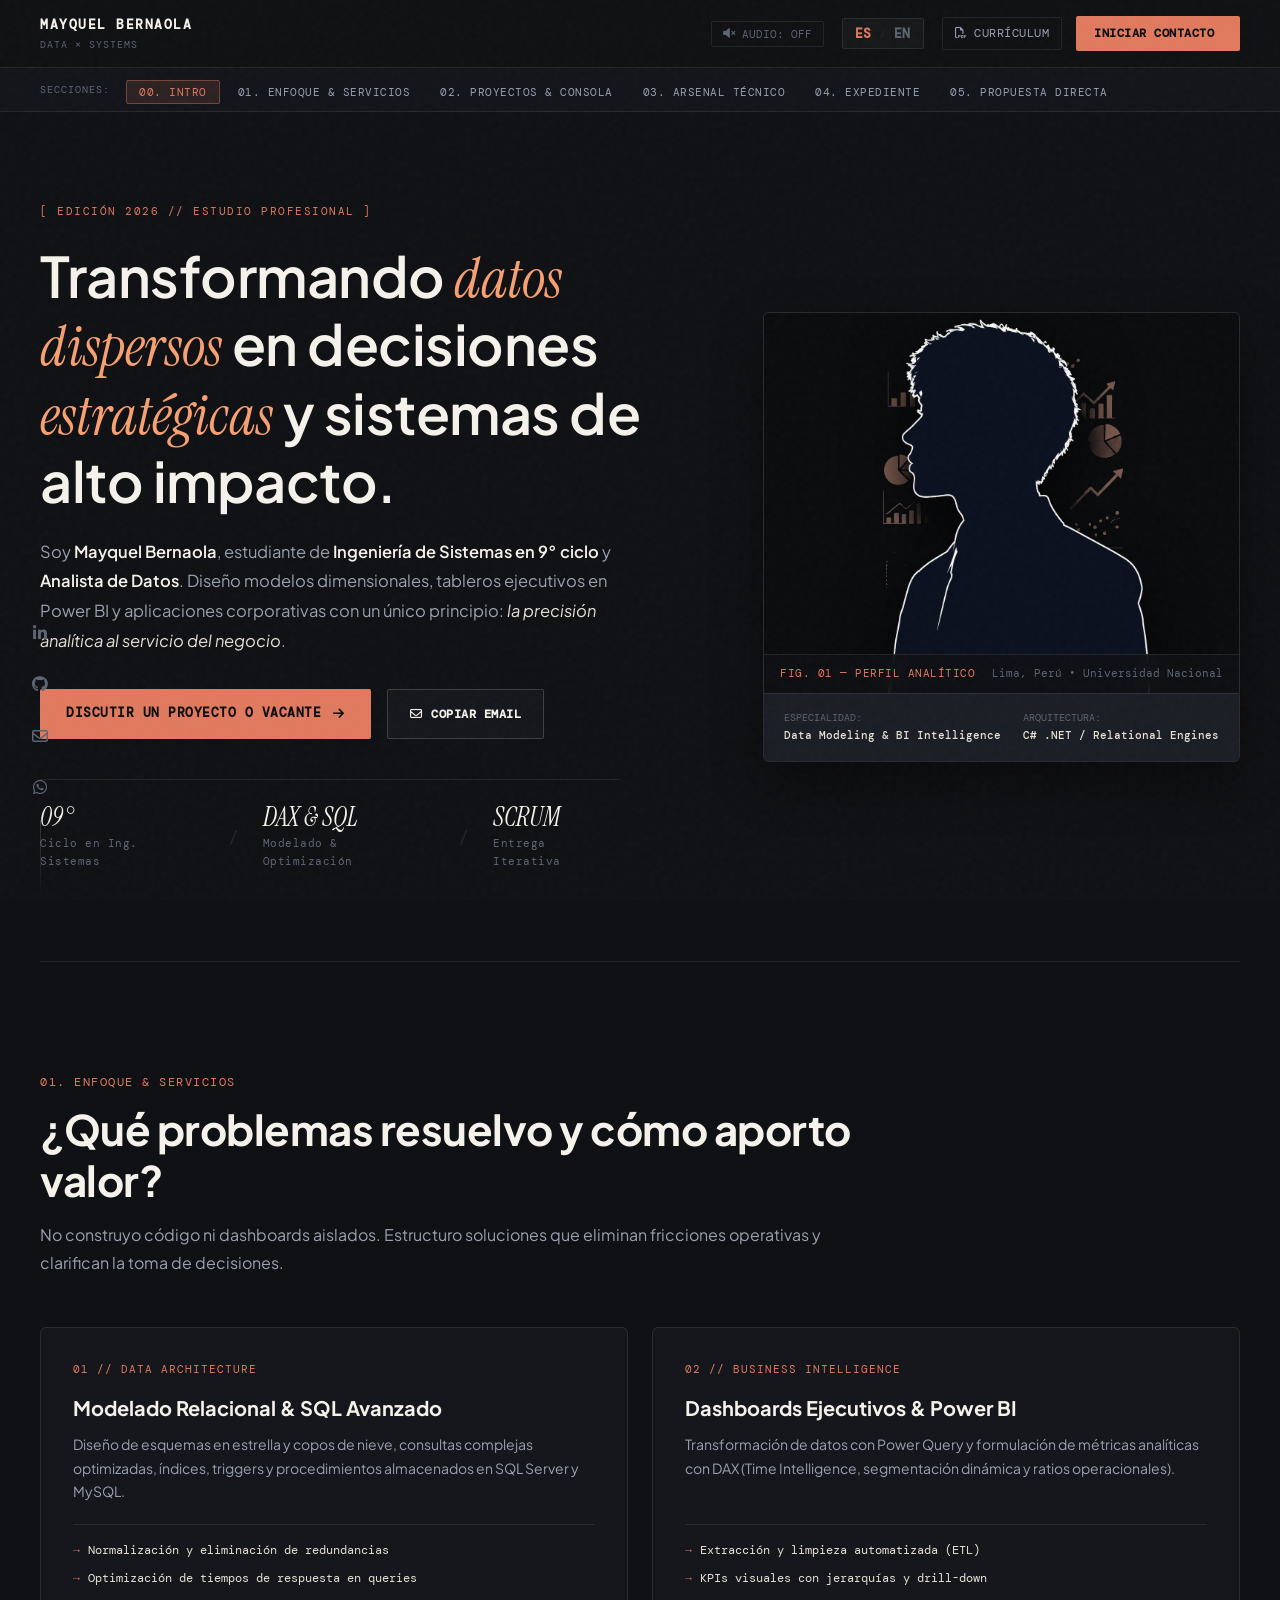
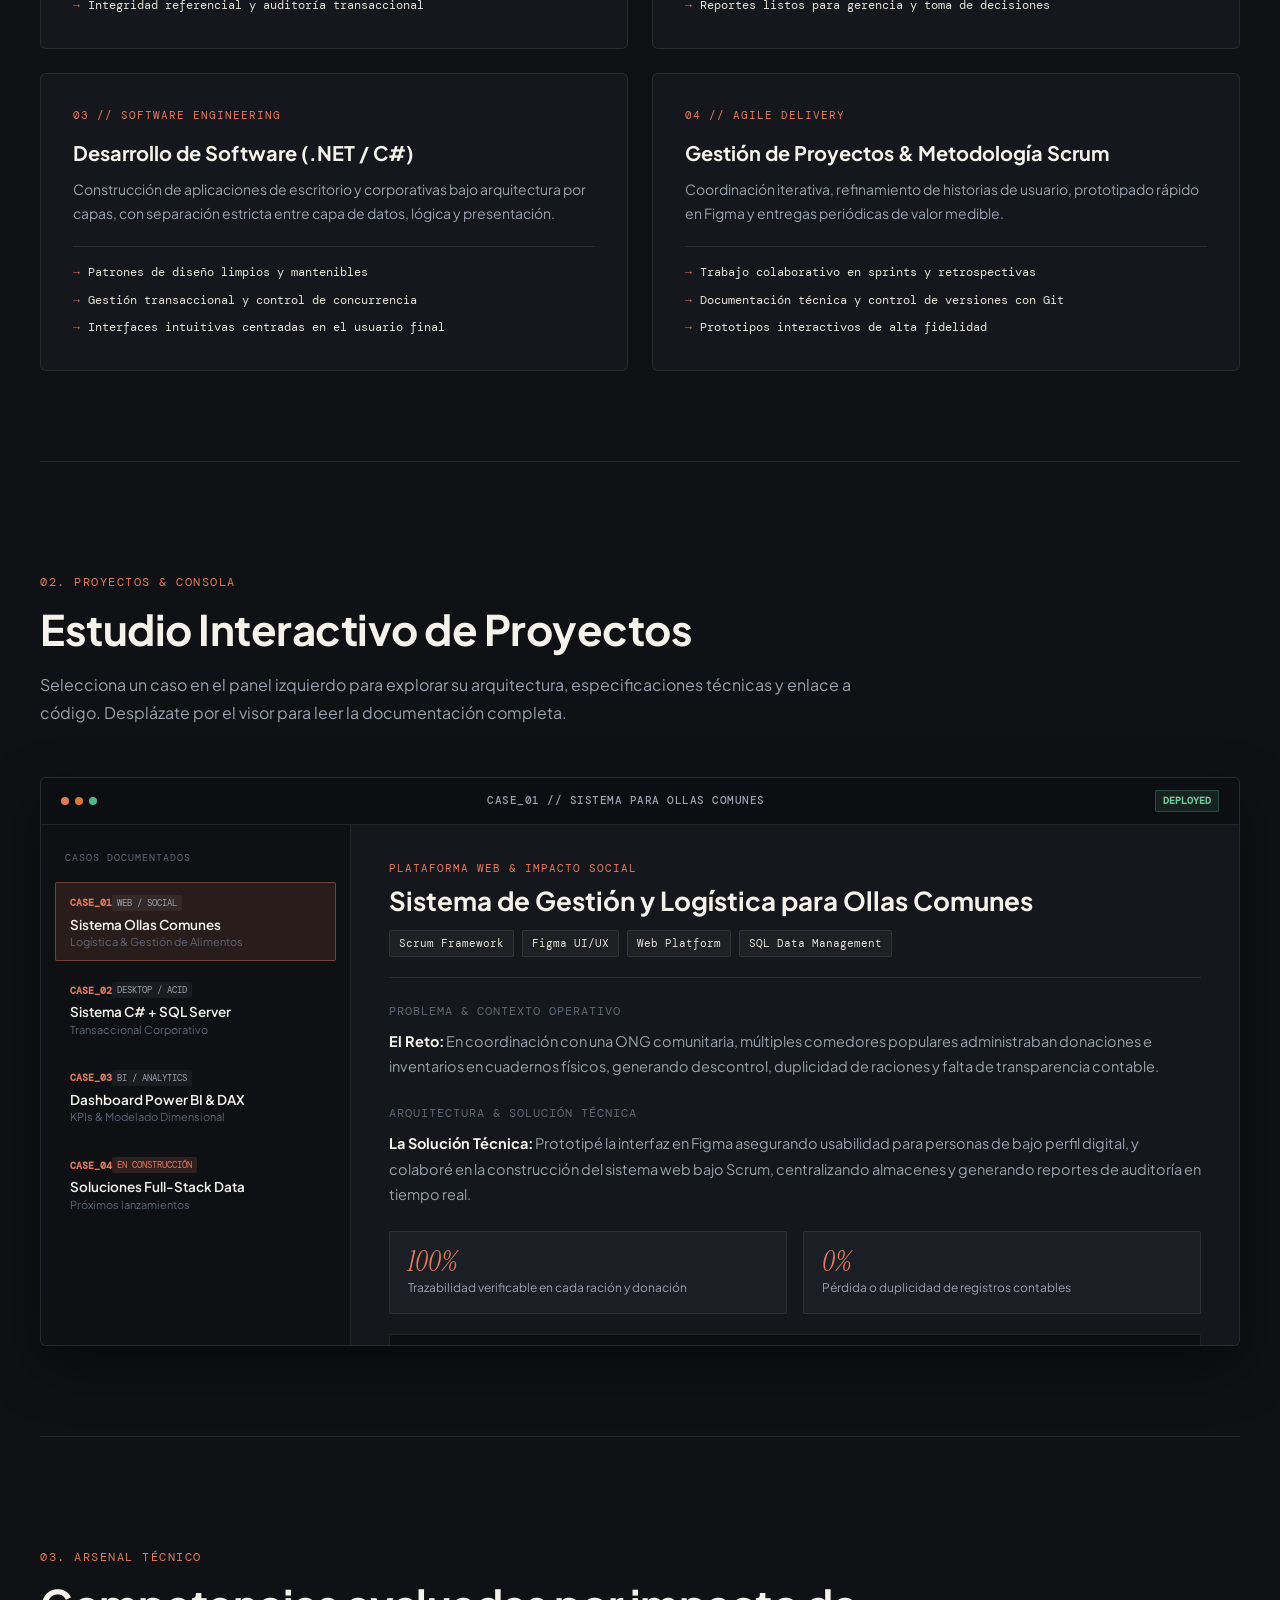
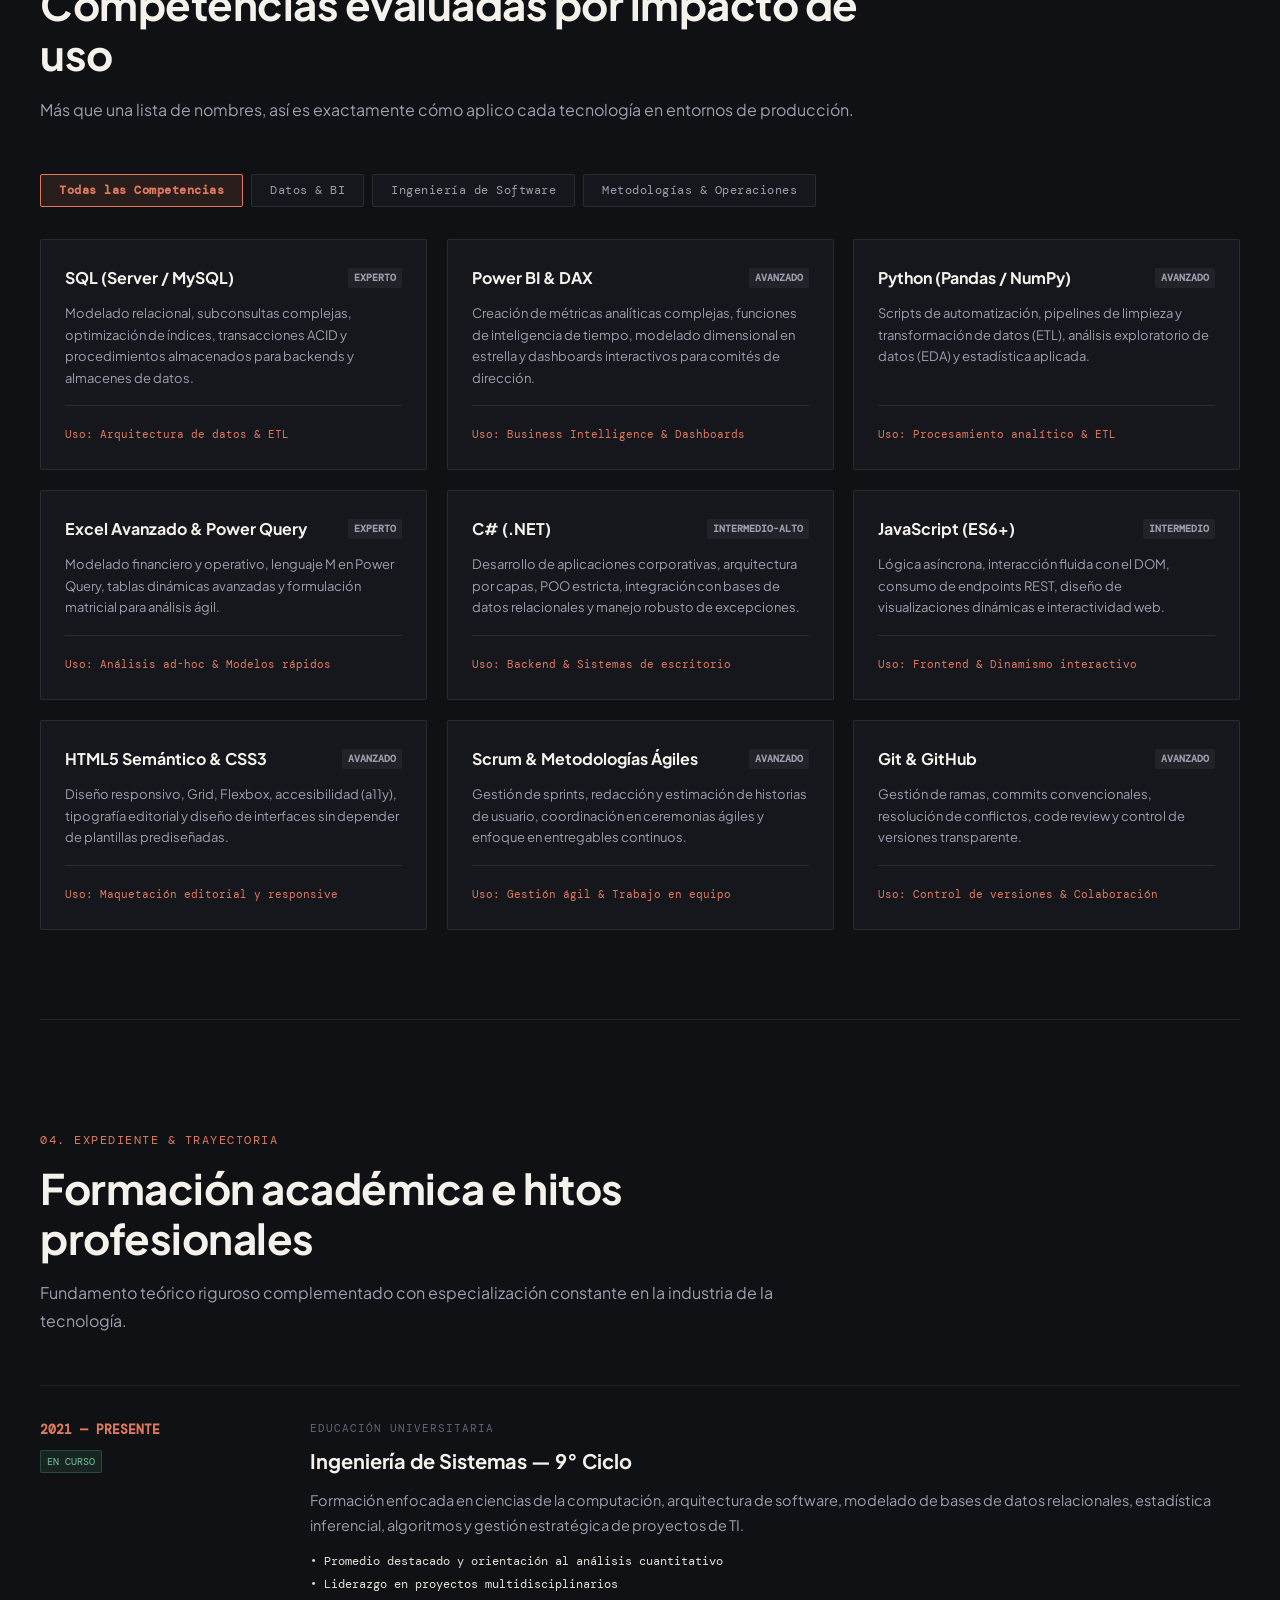
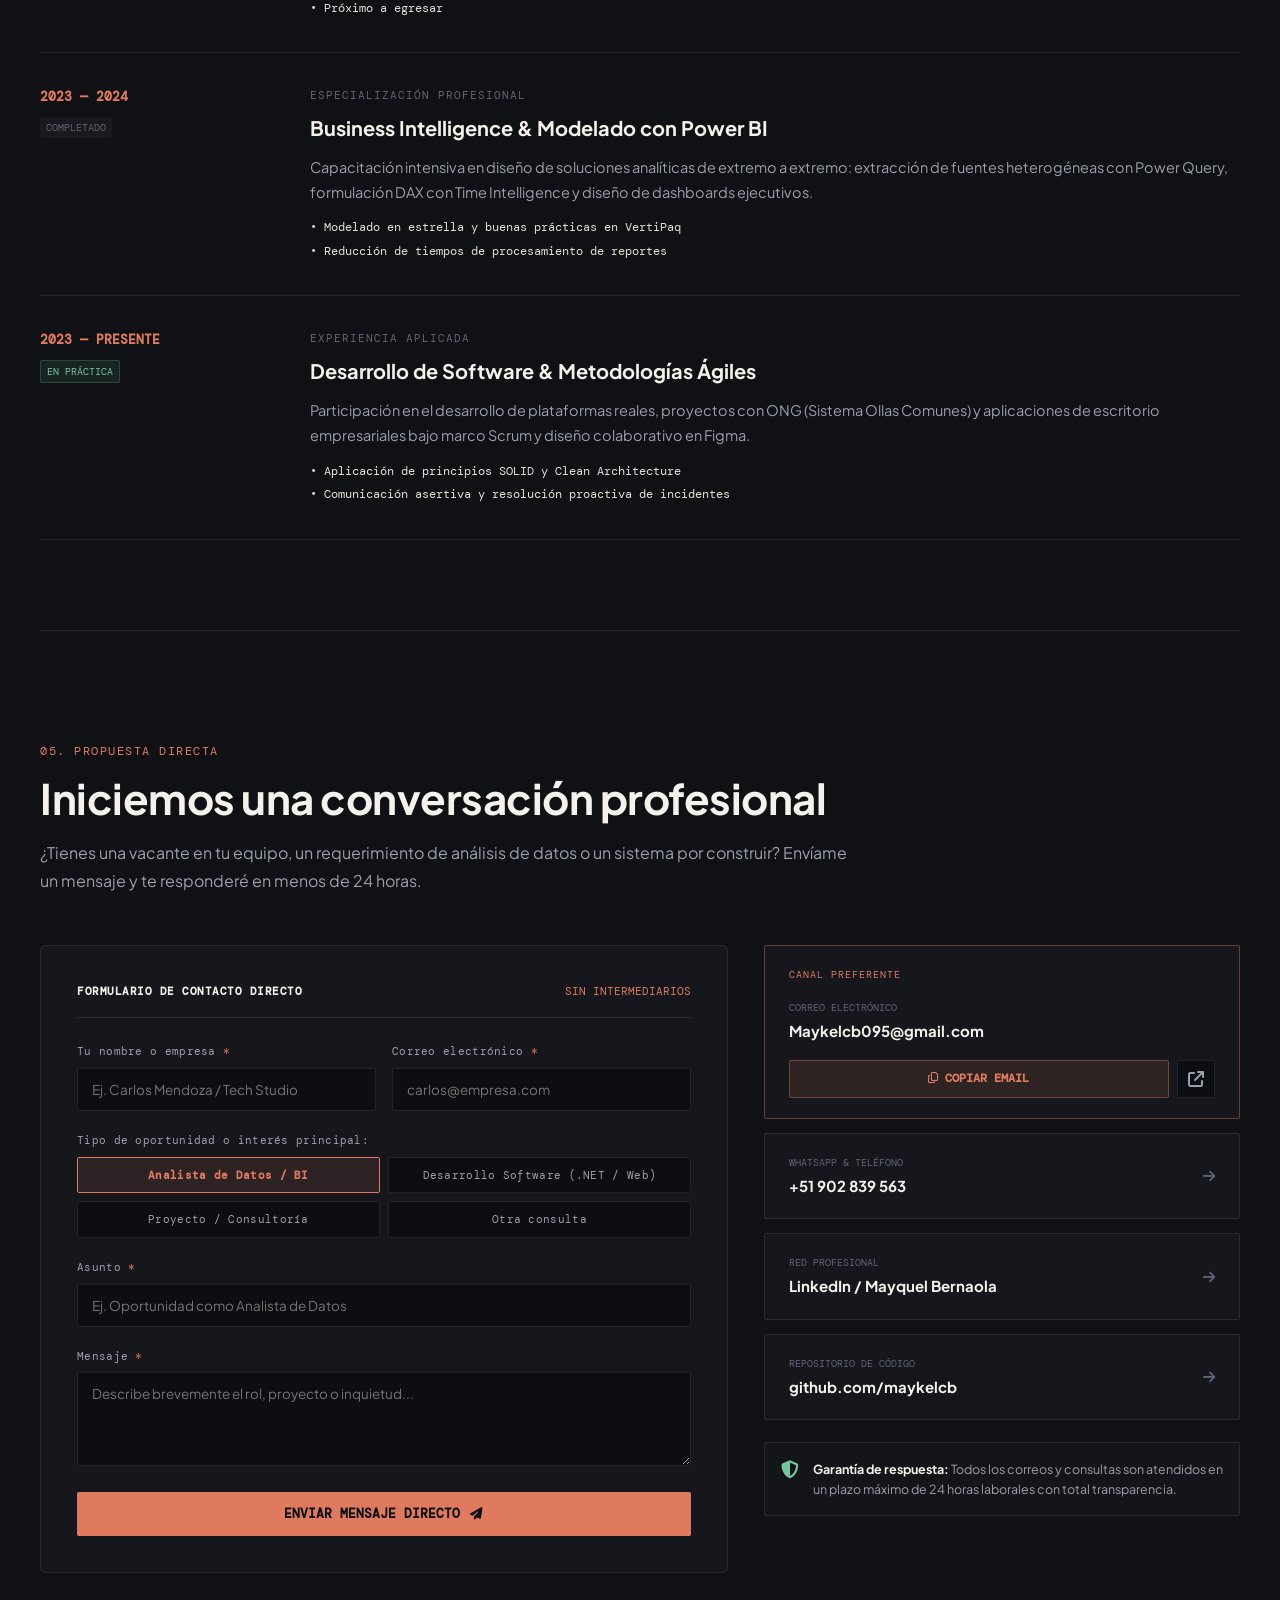
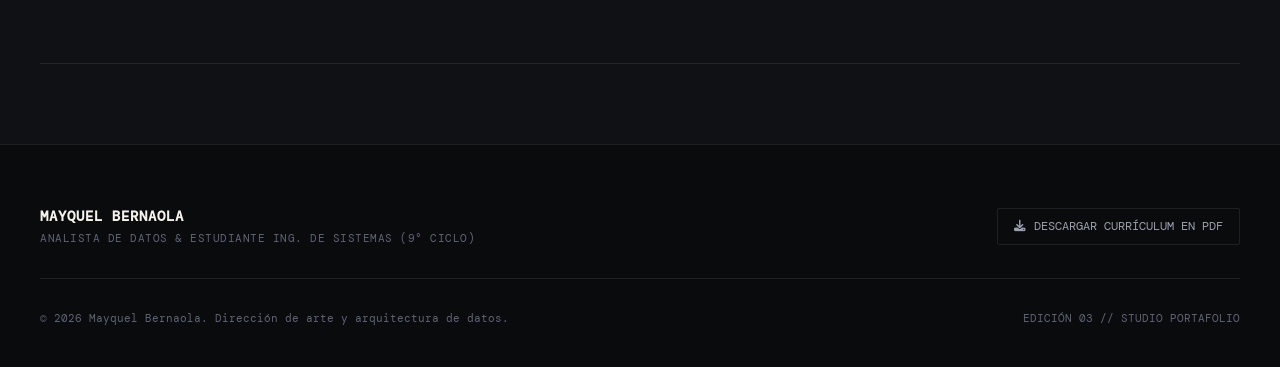
==== commit 6639687f: "Replace site with portafolio3 version" ====
--- a/index.html
+++ b/index.html
@@ -3,779 +3,715 @@
 <head>
   <meta charset="UTF-8">
   <meta name="viewport" content="width=device-width, initial-scale=1.0">
-  <title>Mayquel Bernaola | Analista de Datos & Desarrollador</title>
-  <meta name="description" content="Portafolio de Mayquel Bernaola — Analista de Datos y Desarrollador especializado en modelado, transformación de datos y soluciones de software estratégicas.">
+  <title>Mayquel Bernaola — Strategic Data Analysis & Systems Engineering</title>
+  <meta name="description" content="Portfolio editorial y estudio de ingeniería de Mayquel Bernaola. Especializado en transformar datos complejos en soluciones accionables, dashboards ejecutivos y sistemas robustos.">
+
+  <!-- Editorial Typography: Instrument Serif + Plus Jakarta Sans + DM Mono -->
   <link rel="preconnect" href="https://fonts.googleapis.com">
   <link rel="preconnect" href="https://fonts.gstatic.com" crossorigin>
-  <link href="https://fonts.googleapis.com/css2?family=Inter:wght@300;400;500;600;700;800;900&family=Space+Grotesk:wght@400;500;600;700;800&display=swap" rel="stylesheet">
+  <link href="https://fonts.googleapis.com/css2?family=DM+Mono:ital,wght@0,300;0,400;0,500;1,400&family=Instrument+Serif:ital@0;1&family=Plus+Jakarta+Sans:wght@300;400;500;600;700&display=swap" rel="stylesheet">
+  
   <link rel="stylesheet" href="https://cdnjs.cloudflare.com/ajax/libs/font-awesome/6.5.1/css/all.min.css">
   <link rel="stylesheet" href="styles.css">
 </head>
-<body>
-
-<!-- Ambient Cursor Glow -->
-<div class="cursor-glow" id="cursorGlow"></div>
-
-<!-- NAVEGACIÓN -->
-<nav class="navbar" id="navbar">
-  <div class="nav-logo">
-    <a href="#home" class="logo-link">
-      <span class="logo-text">MB</span>
-      <span class="logo-dot"></span>
-    </a>
+<body class="editorial-theme" data-lang="es">
+
+<!-- Ambient Paper Texture Overlay -->
+<div class="texture-overlay" aria-hidden="true"></div>
+
+<!-- Left Vertical Social Sidebar (Adapted from Portfolio 1 with Editorial Aesthetic) -->
+<aside class="editorial-social-sidebar" aria-label="Enlaces sociales">
+  <a href="https://www.linkedin.com/in/mayquel-bernaola-benites-136561357/" target="_blank" rel="noopener noreferrer" class="sidebar-icon-link" title="LinkedIn" aria-label="LinkedIn">
+    <i class="fab fa-linkedin-in"></i>
+  </a>
+  <a href="https://github.com/maykelcb" target="_blank" rel="noopener noreferrer" class="sidebar-icon-link" title="GitHub" aria-label="GitHub">
+    <i class="fab fa-github"></i>
+  </a>
+  <a href="mailto:Maykelcb095@gmail.com" class="sidebar-icon-link" title="Email" aria-label="Email">
+    <i class="far fa-envelope"></i>
+  </a>
+  <a href="https://wa.me/51902839563?text=Hola%20Mayquel,%20vi%20tu%20portafolio%20y%20me%20gustar%C3%ADa%20conversar." target="_blank" rel="noopener noreferrer" class="sidebar-icon-link" title="WhatsApp" aria-label="WhatsApp">
+    <i class="fab fa-whatsapp"></i>
+  </a>
+  <div class="sidebar-stem-line" aria-hidden="true"></div>
+</aside>
+
+<!-- Top Sticky Editorial Masthead / Header -->
+<header class="masthead-bar" id="masthead">
+  <div class="masthead-inner">
+    <div class="masthead-brand">
+      <a href="#intro" class="brand-link" aria-label="Volver al inicio">
+        <span class="brand-name">MAYQUEL BERNAOLA</span>
+        <span class="brand-sub">DATA × SYSTEMS</span>
+      </a>
+    </div>
+
+    <!-- Controls: Audio Synthesizer & Language Switcher -->
+    <div class="masthead-controls">
+      <!-- Audio Toggle Button -->
+      <button class="audio-toggle-btn" id="audioToggle" aria-label="Activar/Desactivar sonido" title="Sonido interactivo">
+        <i class="fas fa-volume-xmark" id="audioIcon"></i>
+        <span class="audio-label" id="audioLabel">AUDIO: OFF</span>
+      </button>
+
+      <!-- Language Toggle Switcher (ES / EN) -->
+      <div class="lang-switch-box" role="group" aria-label="Selector de idioma">
+        <button class="lang-toggle-btn active" data-lang="es" aria-pressed="true">ES</button>
+        <span class="lang-divider">/</span>
+        <button class="lang-toggle-btn" data-lang="en" aria-pressed="false">EN</button>
+      </div>
+
+      <!-- Quick Actions -->
+      <div class="masthead-actions">
+        <a href="cv.pdf" target="_blank" class="action-link-cv" title="Descargar currículum en PDF">
+          <i class="far fa-file-pdf" aria-hidden="true"></i>
+          <span data-i18n="nav_cv">CURRÍCULUM</span>
+        </a>
+        <a href="#inquiry" class="action-btn-primary">
+          <span data-i18n="nav_contact">INICIAR CONTACTO</span>
+          <i class="fas fa-arrow-down-right" aria-hidden="true"></i>
+        </a>
+      </div>
+    </div>
   </div>
-  <ul class="nav-links" id="navLinks">
-    <li><a href="#home" class="nav-link active"><span class="nav-num">00.</span> Home</a></li>
-    <li><a href="#sobre-mi" class="nav-link"><span class="nav-num">01.</span> Sobre mí</a></li>
-    <li><a href="#habilidades" class="nav-link"><span class="nav-num">02.</span> Habilidades</a></li>
-    <li><a href="#formacion" class="nav-link"><span class="nav-num">03.</span> Formación</a></li>
-    <li><a href="#proyectos" class="nav-link"><span class="nav-num">04.</span> Proyectos</a></li>
-    <li><a href="#contacto" class="nav-link"><span class="nav-num">05.</span> Contacto</a></li>
-  </ul>
-  <div class="nav-actions">
-    <a href="cv.pdf" target="_blank" class="nav-cv-btn" id="navCvBtn">
-      <i class="fas fa-file-pdf"></i>
-      <span>CV</span>
-    </a>
-    <button class="nav-menu-btn" id="menuBtn" aria-label="Abrir menú">
-      <span></span><span></span><span></span>
-    </button>
+</header>
+
+<!-- Secondary Navigation TOC (Sticky on scroll) -->
+<nav class="editorial-nav-bar" id="editorialNav" aria-label="Navegación principal">
+  <div class="nav-bar-inner">
+    <span class="nav-chapter-label" data-i18n="toc_label">SECCIONES:</span>
+    <ul class="nav-chapter-list">
+      <li><a href="#intro" class="nav-toc-link active" data-section="intro" data-i18n="toc_00">00. INTRO</a></li>
+      <li><a href="#practice" class="nav-toc-link" data-section="practice" data-i18n="toc_01">01. ENFOQUE & SERVICIOS</a></li>
+      <li><a href="#works" class="nav-toc-link" data-section="works" data-i18n="toc_02">02. PROYECTOS & CONSOLA</a></li>
+      <li><a href="#arsenal" class="nav-toc-link" data-section="arsenal" data-i18n="toc_03">03. ARSENAL TÉCNICO</a></li>
+      <li><a href="#record" class="nav-toc-link" data-section="record" data-i18n="toc_04">04. EXPEDIENTE</a></li>
+      <li><a href="#inquiry" class="nav-toc-link" data-section="inquiry" data-i18n="toc_05">05. PROPUESTA DIRECTA</a></li>
+    </ul>
   </div>
 </nav>
 
-<!-- Social Sidebar (esquina izquierda, vertical) -->
-<div class="social-sidebar">
-  <a href="https://www.linkedin.com/in/mayquel-bernaola-benites-136561357/" target="_blank" aria-label="LinkedIn" class="sidebar-social-link" title="LinkedIn">
-    <i class="fab fa-linkedin-in"></i>
-  </a>
-  <a href="https://github.com/maykelcb" target="_blank" aria-label="GitHub" class="sidebar-social-link" title="GitHub">
-    <i class="fab fa-github"></i>
-  </a>
-  <a href="mailto:Maykelcb095@gmail.com" aria-label="Email" class="sidebar-social-link" title="Enviar Email">
-    <i class="fas fa-envelope"></i>
-  </a>
-  <a href="https://wa.me/51902839563" target="_blank" aria-label="WhatsApp" class="sidebar-social-link" title="WhatsApp">
-    <i class="fab fa-whatsapp"></i>
-  </a>
-  <div class="sidebar-line"></div>
-</div>
-
-<!-- Quick Email Sidebar (esquina derecha, vertical) -->
-<div class="email-sidebar">
-  <a href="mailto:Maykelcb095@gmail.com" class="sidebar-email-text">Maykelcb095@gmail.com</a>
-  <div class="sidebar-line"></div>
-</div>
-
-<!-- HERO / INICIO -->
-<section class="hero" id="home">
-  <!-- Partículas decorativas -->
-  <div class="hero-particles" id="heroParticles"></div>
-  
-  <!-- Patrón de puntos y resplandor decorativo -->
-  <div class="dot-pattern dot-pattern-1"></div>
-  <div class="dot-pattern dot-pattern-2"></div>
-  <div class="hero-glow hero-glow-1"></div>
-  <div class="hero-glow hero-glow-2"></div>
-
-  <div class="hero-content">
-    <div class="hero-text">
-      <div class="hero-badge">
-        <span class="status-pulse"></span>
-        <span>Disponible para nuevos proyectos y retos</span>
-      </div>
-
-      <p class="hero-greeting">
-        <span class="greeting-line"></span>
-        Hola, mi nombre es
+<main class="editorial-content">
+
+  <!-- ═══════════════════════════════════════════════
+       CHAPTER 00: THE STATEMENT & HERO
+       ═══════════════════════════════════════════════ -->
+  <section class="chapter-block intro-chapter" id="intro">
+    <div class="intro-grid">
+      
+      <div class="intro-typography-col">
+        <div class="dossier-tag">
+          <span class="mono-prefix" data-i18n="hero_edition">[ EDICIÓN 2026 // ESTUDIO PROFESIONAL ]</span>
+        </div>
+
+        <h1 class="main-editorial-title" data-i18n="hero_title">
+          Transformando <span class="serif-accent">datos dispersos</span> en decisiones <span class="serif-accent">estratégicas</span> y sistemas de alto impacto.
+        </h1>
+
+        <p class="intro-statement" data-i18n="hero_desc">
+          Soy <strong>Mayquel Bernaola</strong>, estudiante de <strong>Ingeniería de Sistemas en 9° ciclo</strong> y <strong>Analista de Datos</strong>. Diseño modelos dimensionales, tableros ejecutivos en Power BI y aplicaciones corporativas con un único principio: <em>la precisión analítica al servicio del negocio</em>.
+        </p>
+
+        <!-- Conversion Action Cluster -->
+        <div class="intro-conversion-cluster">
+          <a href="#inquiry" class="hero-cta-btn">
+            <span data-i18n="hero_btn_discuss">DISCUTIR UN PROYECTO O VACANTE</span>
+            <i class="fas fa-arrow-right" aria-hidden="true"></i>
+          </a>
+          <button class="hero-copy-btn" id="heroQuickCopy" title="Copiar correo Maykelcb095@gmail.com">
+            <i class="far fa-envelope" aria-hidden="true"></i>
+            <span data-i18n="hero_btn_copy">COPIAR EMAIL</span>
+          </button>
+        </div>
+
+        <!-- Verified Metrics Strip -->
+        <div class="verified-metrics-strip">
+          <div class="metric-block">
+            <span class="metric-num">09°</span>
+            <span class="metric-caption" data-i18n="metric_01">Ciclo en Ing. Sistemas</span>
+          </div>
+          <div class="metric-sep">/</div>
+          <div class="metric-block">
+            <span class="metric-num">DAX & SQL</span>
+            <span class="metric-caption" data-i18n="metric_02">Modelado & Optimización</span>
+          </div>
+          <div class="metric-sep">/</div>
+          <div class="metric-block">
+            <span class="metric-num">SCRUM</span>
+            <span class="metric-caption" data-i18n="metric_03">Entrega Iterativa</span>
+          </div>
+        </div>
+      </div>
+
+      <!-- Right Column: Visual Portrait Artifact -->
+      <div class="intro-visual-col">
+        <div class="portrait-plate">
+          <div class="plate-frame">
+            <img src="silhouette-bg.png" alt="Data visualization graphics" class="plate-data-layer">
+            <img src="silhouette.png" alt="Mayquel Bernaola silueta profesional" class="plate-silhouette">
+            
+            <div class="plate-caption">
+              <span class="plate-title" data-i18n="fig_title">FIG. 01 — PERFIL ANALÍTICO</span>
+              <span class="plate-sub" data-i18n="fig_sub">Lima, Perú • Universidad Nacional</span>
+            </div>
+          </div>
+          
+          <div class="plate-footnote">
+            <div class="footnote-item">
+              <span class="fn-label" data-i18n="fn_specialty_lbl">ESPECIALIDAD:</span>
+              <span class="fn-value" data-i18n="fn_specialty_val">Data Modeling & BI Intelligence</span>
+            </div>
+            <div class="footnote-item">
+              <span class="fn-label" data-i18n="fn_arch_lbl">ARQUITECTURA:</span>
+              <span class="fn-value" data-i18n="fn_arch_val">C# .NET / Relational Engines</span>
+            </div>
+          </div>
+        </div>
+      </div>
+
+    </div>
+  </section>
+
+  <!-- ═══════════════════════════════════════════════
+       CHAPTER 01: THE PRACTICE & SERVICES
+       ═══════════════════════════════════════════════ -->
+  <section class="chapter-block" id="practice">
+    <div class="chapter-header">
+      <span class="chapter-number" data-i18n="chap1_num">01. ENFOQUE & SERVICIOS</span>
+      <h2 class="chapter-title" data-i18n="chap1_title">¿Qué problemas resuelvo y cómo aporto valor?</h2>
+      <p class="chapter-lead" data-i18n="chap1_lead">
+        No construyo código ni dashboards aislados. Estructuro soluciones que eliminan fricciones operativas y clarifican la toma de decisiones.
       </p>
-      <h1 class="hero-name">Mayquel Bernaola</h1>
+    </div>
+
+    <div class="services-dossier-grid">
+      <!-- Service 01 -->
+      <div class="service-card">
+        <div class="service-index">01 // DATA ARCHITECTURE</div>
+        <h3 class="service-name" data-i18n="serv1_title">Modelado Relacional & SQL Avanzado</h3>
+        <p class="service-summary" data-i18n="serv1_desc">
+          Diseño de esquemas en estrella y copos de nieve, consultas complejas optimizadas, índices, triggers y procedimientos almacenados en SQL Server y MySQL.
+        </p>
+        <ul class="service-deliverables">
+          <li data-i18n="serv1_li1">Normalización y eliminación de redundancias</li>
+          <li data-i18n="serv1_li2">Optimización de tiempos de respuesta en queries</li>
+          <li data-i18n="serv1_li3">Integridad referencial y auditoría transaccional</li>
+        </ul>
+      </div>
+
+      <!-- Service 02 -->
+      <div class="service-card">
+        <div class="service-index">02 // BUSINESS INTELLIGENCE</div>
+        <h3 class="service-name" data-i18n="serv2_title">Dashboards Ejecutivos & Power BI</h3>
+        <p class="service-summary" data-i18n="serv2_desc">
+          Transformación de datos con Power Query y formulación de métricas analíticas con DAX (Time Intelligence, segmentación dinámica y ratios operacionales).
+        </p>
+        <ul class="service-deliverables">
+          <li data-i18n="serv2_li1">Extracción y limpieza automatizada (ETL)</li>
+          <li data-i18n="serv2_li2">KPIs visuales con jerarquías y drill-down</li>
+          <li data-i18n="serv2_li3">Reportes listos para gerencia y toma de decisiones</li>
+        </ul>
+      </div>
+
+      <!-- Service 03 -->
+      <div class="service-card">
+        <div class="service-index">03 // SOFTWARE ENGINEERING</div>
+        <h3 class="service-name" data-i18n="serv3_title">Desarrollo de Software (.NET / C#)</h3>
+        <p class="service-summary" data-i18n="serv3_desc">
+          Construcción de aplicaciones de escritorio y corporativas bajo arquitectura por capas, con separación estricta entre capa de datos, lógica y presentación.
+        </p>
+        <ul class="service-deliverables">
+          <li data-i18n="serv3_li1">Patrones de diseño limpios y mantenibles</li>
+          <li data-i18n="serv3_li2">Gestión transaccional y control de concurrencia</li>
+          <li data-i18n="serv3_li3">Interfaces intuitivas centradas en el usuario final</li>
+        </ul>
+      </div>
+
+      <!-- Service 04 -->
+      <div class="service-card">
+        <div class="service-index">04 // AGILE DELIVERY</div>
+        <h3 class="service-name" data-i18n="serv4_title">Gestión de Proyectos & Metodología Scrum</h3>
+        <p class="service-summary" data-i18n="serv4_desc">
+          Coordinación iterativa, refinamiento de historias de usuario, prototipado rápido en Figma y entregas periódicas de valor medible.
+        </p>
+        <ul class="service-deliverables">
+          <li data-i18n="serv4_li1">Trabajo colaborativo en sprints y retrospectivas</li>
+          <li data-i18n="serv4_li2">Documentación técnica y control de versiones con Git</li>
+          <li data-i18n="serv4_li3">Prototipos interactivos de alta fidelidad</li>
+        </ul>
+      </div>
+    </div>
+  </section>
+
+  <!-- ═══════════════════════════════════════════════
+       CHAPTER 02: EDITORIAL PROJECT CONSOLE (STUDIO)
+       Adapted from Portafolio 2 with Portafolio 3 Aesthetic & Scroll Details
+       ═══════════════════════════════════════════════ -->
+  <section class="chapter-block" id="works">
+    <div class="chapter-header">
+      <span class="chapter-number" data-i18n="chap2_num">02. PROYECTOS & CONSOLA</span>
+      <h2 class="chapter-title" data-i18n="chap2_title">Estudio Interactivo de Proyectos</h2>
+      <p class="chapter-lead" data-i18n="chap2_lead">
+        Selecciona un caso en el panel izquierdo para explorar su arquitectura, especificaciones técnicas y enlace a código. Desplázate por el visor para leer la documentación completa.
+      </p>
+    </div>
+
+    <!-- Editorial Project Console Studio -->
+    <div class="project-console-container">
       
-      <div class="hero-role-wrapper">
-        <span class="hero-role" id="heroRole">ANALISTA DE DATOS</span>
-        <span class="role-cursor">|</span>
-      </div>
-
-      <p class="hero-description">
-        Estudiante de <strong>Ingeniería de Sistemas</strong> con enfoque analítico y de desarrollo. Especializado en convertir grandes volúmenes de datos en <strong>soluciones accionables</strong>, optimización de procesos y creación de interfaces centradas en el usuario.
+      <!-- Top Window Bar -->
+      <div class="console-window-header">
+        <div class="console-traffic-dots" aria-hidden="true">
+          <span></span><span></span><span></span>
+        </div>
+        <div class="console-window-title" id="consoleCurrentTitle">CASE_01 // SISTEMA PARA OLLAS COMUNES</div>
+        <div class="console-status-pill" id="consoleCurrentStatus">DEPLOYED</div>
+      </div>
+
+      <div class="project-console-body">
+        
+        <!-- Left Sidebar: Project Selector List -->
+        <div class="project-selector-deck" role="tablist">
+          <span class="deck-category-label" data-i18n="proj_deck_lbl">CASOS DOCUMENTADOS</span>
+          
+          <button class="project-tab-btn active" data-project="ollas" role="tab" aria-selected="true">
+            <div class="tab-top">
+              <span class="tab-id">CASE_01</span>
+              <span class="tab-badge-pill">WEB / SOCIAL</span>
+            </div>
+            <strong class="tab-name" data-i18n="p1_tab_name">Sistema Ollas Comunes</strong>
+            <span class="tab-sub" data-i18n="p1_tab_sub">Logística & Gestión de Alimentos</span>
+          </button>
+
+          <button class="project-tab-btn" data-project="csharp" role="tab" aria-selected="false">
+            <div class="tab-top">
+              <span class="tab-id">CASE_02</span>
+              <span class="tab-badge-pill">DESKTOP / ACID</span>
+            </div>
+            <strong class="tab-name" data-i18n="p2_tab_name">Sistema C# + SQL Server</strong>
+            <span class="tab-sub" data-i18n="p2_tab_sub">Transaccional Corporativo</span>
+          </button>
+
+          <button class="project-tab-btn" data-project="powerbi" role="tab" aria-selected="false">
+            <div class="tab-top">
+              <span class="tab-id">CASE_03</span>
+              <span class="tab-badge-pill">BI / ANALYTICS</span>
+            </div>
+            <strong class="tab-name" data-i18n="p3_tab_name">Dashboard Power BI & DAX</strong>
+            <span class="tab-sub" data-i18n="p3_tab_sub">KPIs & Modelado Dimensional</span>
+          </button>
+
+          <button class="project-tab-btn tab-future" data-project="upcoming" role="tab" aria-selected="false">
+            <div class="tab-top">
+              <span class="tab-id">CASE_04</span>
+              <span class="tab-badge-pill pill-upcoming">EN CONSTRUCCIÓN</span>
+            </div>
+            <strong class="tab-name" data-i18n="p4_tab_name">Soluciones Full-Stack Data</strong>
+            <span class="tab-sub" data-i18n="p4_tab_sub">Próximos lanzamientos</span>
+          </button>
+        </div>
+
+        <!-- Right Main: Scrollable Detailed Documentation Viewer -->
+        <div class="project-viewer-screen">
+          <div class="viewer-scroll-pane" id="projectViewerPane">
+            <!-- Dynamic Content injected via JS -->
+          </div>
+        </div>
+
+      </div>
+
+    </div>
+  </section>
+
+  <!-- ═══════════════════════════════════════════════
+       CHAPTER 03: TECHNICAL ARSENAL
+       Interactive Staggered Block-by-Block Animation
+       ═══════════════════════════════════════════════ -->
+  <section class="chapter-block" id="arsenal">
+    <div class="chapter-header">
+      <span class="chapter-number" data-i18n="chap3_num">03. ARSENAL TÉCNICO</span>
+      <h2 class="chapter-title" data-i18n="chap3_title">Competencias evaluadas por impacto de uso</h2>
+      <p class="chapter-lead" data-i18n="chap3_lead">
+        Más que una lista de nombres, así es exactamente cómo aplico cada tecnología en entornos de producción.
       </p>
-
-      <div class="hero-buttons">
-        <a href="cv.pdf" target="_blank" class="btn btn-primary" id="btnCV">
-          <i class="fas fa-file-arrow-down"></i>
-          Descargar CV
-        </a>
-        <a href="#contacto" class="btn btn-secondary" id="btnContact">
-          <i class="fas fa-paper-plane"></i>
-          Hablemos
-        </a>
-      </div>
-
-      <!-- Quick Metrics Strip -->
-      <div class="hero-metrics">
-        <div class="metric-item">
-          <span class="metric-number">9°</span>
-          <span class="metric-label">Ciclo Ing. Sistemas</span>
-        </div>
-        <div class="metric-divider"></div>
-        <div class="metric-item">
-          <span class="metric-number">+10</span>
-          <span class="metric-label">Tecnologías & Herramientas</span>
-        </div>
-        <div class="metric-divider"></div>
-        <div class="metric-item">
-          <span class="metric-number">100%</span>
-          <span class="metric-label">Enfoque Analítico</span>
-        </div>
-      </div>
-    </div>
-
-    <div class="hero-image">
-      <div class="silhouette-composition" id="silhouetteWrapper">
-        <!-- Glow circular ambiental -->
-        <div class="silhouette-glow"></div>
-        <!-- Capa de fondo: elementos de datos -->
-        <img src="silhouette-bg.png" alt="" class="silhouette-data-bg" aria-hidden="true">
-        <!-- Capa frontal: silueta original del usuario -->
-        <img src="silhouette.png" alt="Mayquel Bernaola" class="silhouette-main">
-        
-        <!-- Floating Interactive Badges -->
-        <div class="floating-badge badge-data">
-          <i class="fas fa-chart-line"></i>
-          <span>Data-Driven</span>
-        </div>
-        <div class="floating-badge badge-code">
-          <i class="fas fa-terminal"></i>
-          <span>Clean Code</span>
-        </div>
-      </div>
-    </div>
-  </div>
-
-  <!-- Scroll indicator -->
-  <a href="#sobre-mi" class="scroll-indicator" aria-label="Ir a Sobre mí">
-    <div class="mouse">
-      <div class="wheel"></div>
-    </div>
-    <span>Explorar</span>
-  </a>
-</section>
-
-<!-- SOBRE MÍ (Bento Grid) -->
-<section class="section" id="sobre-mi">
-  <div class="section-container">
-    <div class="section-header">
-      <h2 class="section-title">
-        <span class="title-number">01.</span>
-        Sobre mí
-      </h2>
-      <p class="section-subtitle">Conoce mi perfil, enfoque profesional y lo que me impulsa cada día.</p>
-    </div>
-
-    <div class="bento-grid">
-      <!-- Card Principal: Biografía -->
-      <div class="bento-card bento-bio">
-        <div class="card-icon-tag"><i class="fas fa-user-astronaut"></i></div>
-        <h3>Perfil Profesional</h3>
-        <p>
-          Soy estudiante de <strong>Ingeniería de Sistemas en 9° ciclo</strong>, apasionado por la confluencia entre la ciencia de datos, el análisis estratégico y el desarrollo de software moderno.
-        </p>
-        <p>
-          Mi propósito es transformar datos dispersos en decisiones claras y construir herramientas digitales que resuelvan problemas operativos reales con impacto medible.
-        </p>
-        <div class="bio-highlights">
-          <span class="highlight-chip"><i class="fas fa-check-circle"></i> Proactivo & Autodidacta</span>
-          <span class="highlight-chip"><i class="fas fa-check-circle"></i> Pensamiento Crítico</span>
-          <span class="highlight-chip"><i class="fas fa-check-circle"></i> Trabajo en Equipo</span>
-        </div>
-      </div>
-
-      <!-- Card Estado Actual -->
-      <div class="bento-card bento-status">
-        <div class="status-top">
-          <span class="badge-live"><span class="dot-live"></span> En Búsqueda Activa</span>
-        </div>
-        <h4>Objetivo Inmediato</h4>
-        <p>
-          Incorporarme a equipos dinámicos donde pueda aportar en <strong>análisis de datos, inteligencia de negocios o desarrollo de software</strong>, continuando mi especialización técnica.
-        </p>
-        <div class="academic-badge">
-          <i class="fas fa-graduation-cap"></i>
-          <div>
-            <strong>Ingeniería de Sistemas</strong>
-            <span>9° Ciclo • Próximo a egresar</span>
-          </div>
-        </div>
-      </div>
-
-      <!-- Card Enfoque & Pilares -->
-      <div class="bento-card bento-pillars">
-        <div class="card-icon-tag"><i class="fas fa-compass"></i></div>
-        <h3>Mi Enfoque de Trabajo</h3>
-        <div class="pillars-list">
-          <div class="pillar-item">
-            <div class="pillar-icon"><i class="fas fa-database"></i></div>
-            <div>
-              <strong>Modelado & Precisión</strong>
-              <p>Datos limpios, estructuras relacionales sólidas y métricas confiables.</p>
-            </div>
-          </div>
-          <div class="pillar-item">
-            <div class="pillar-icon"><i class="fas fa-chart-pie"></i></div>
-            <div>
-              <strong>Visualización Accionable</strong>
-              <p>Dashboards dinámicos en Power BI que responden preguntas de negocio.</p>
-            </div>
-          </div>
-          <div class="pillar-item">
-            <div class="pillar-icon"><i class="fas fa-users-gear"></i></div>
-            <div>
-              <strong>Metodologías Ágiles</strong>
-              <p>Desarrollo colaborativo iterativo bajo marcos Scrum y buenas prácticas.</p>
-            </div>
-          </div>
-        </div>
-      </div>
-
-      <!-- Card CV & Descarga Rápida -->
-      <div class="bento-card bento-action">
-        <div class="card-icon-tag"><i class="fas fa-file-lines"></i></div>
-        <h3>Currículum Vitae</h3>
-        <p>Revisa mi trayectoria académica, proyectos detallados y habilidades técnicas completas.</p>
-        <a href="cv.pdf" target="_blank" class="btn btn-primary btn-block">
-          <i class="fas fa-download"></i> Ver / Descargar CV (PDF)
-        </a>
-      </div>
-    </div>
-  </div>
-</section>
-
-<!-- HABILIDADES (Skills con Categorías y Spotlight) -->
-<section class="section" id="habilidades">
-  <div class="section-container">
-    <div class="section-header">
-      <h2 class="section-title">
-        <span class="title-number">02.</span>
-        Habilidades Técnicas
-      </h2>
-      <p class="section-subtitle">Tecnologías y herramientas que utilizo para transformar datos y construir soluciones.</p>
-    </div>
-
-    <!-- Filtros de categoría -->
-    <div class="skills-filter">
-      <button class="filter-btn active" data-filter="all">Todas</button>
-      <button class="filter-btn" data-filter="data">Datos & BI</button>
-      <button class="filter-btn" data-filter="dev">Desarrollo Software</button>
-      <button class="filter-btn" data-filter="tools">Herramientas & Flujo</button>
-    </div>
-
-    <div class="skills-grid" id="skillsGrid">
-      <!-- Python -->
-      <div class="skill-card" data-category="data">
-        <div class="skill-spotlight"></div>
-        <div class="skill-header">
-          <div class="skill-icon py-icon"><i class="fab fa-python"></i></div>
-          <span class="skill-tag">Data / ETL</span>
-        </div>
-        <h3>Python</h3>
-        <p class="skill-desc">Pandas, NumPy, scripts de automatización y análisis exploratorio de datos.</p>
-        <div class="skill-meta">
-          <span class="skill-level-text">Avanzado</span>
-          <span class="skill-percentage">85%</span>
-        </div>
-        <div class="skill-bar"><div class="skill-fill" data-level="85"></div></div>
-      </div>
-
-      <!-- SQL -->
-      <div class="skill-card" data-category="data">
-        <div class="skill-spotlight"></div>
-        <div class="skill-header">
-          <div class="skill-icon sql-icon"><i class="fas fa-database"></i></div>
-          <span class="skill-tag">Bases de Datos</span>
-        </div>
-        <h3>SQL (Server / MySQL)</h3>
-        <p class="skill-desc">Diseño relacional, consultas complejas, optimización, joins y triggers.</p>
-        <div class="skill-meta">
-          <span class="skill-level-text">Experto</span>
-          <span class="skill-percentage">90%</span>
-        </div>
-        <div class="skill-bar"><div class="skill-fill" data-level="90"></div></div>
-      </div>
-
-      <!-- Power BI -->
-      <div class="skill-card" data-category="data">
-        <div class="skill-spotlight"></div>
-        <div class="skill-header">
-          <div class="skill-icon pbi-icon"><i class="fas fa-chart-pie"></i></div>
-          <span class="skill-tag">BI & Analytics</span>
-        </div>
-        <h3>Power BI</h3>
-        <p class="skill-desc">Modelado dimensional, métricas con DAX, Power Query y dashboards ejecutivos.</p>
-        <div class="skill-meta">
-          <span class="skill-level-text">Avanzado</span>
-          <span class="skill-percentage">88%</span>
-        </div>
-        <div class="skill-bar"><div class="skill-fill" data-level="88"></div></div>
-      </div>
-
-      <!-- Excel -->
-      <div class="skill-card" data-category="data">
-        <div class="skill-spotlight"></div>
-        <div class="skill-header">
-          <div class="skill-icon xls-icon"><i class="fas fa-file-excel"></i></div>
-          <span class="skill-tag">Análisis</span>
-        </div>
-        <h3>Excel Avanzado</h3>
-        <p class="skill-desc">Power Query, tablas dinámicas, fórmulas analíticas avanzadas y modelos financieros.</p>
-        <div class="skill-meta">
-          <span class="skill-level-text">Experto</span>
-          <span class="skill-percentage">92%</span>
-        </div>
-        <div class="skill-bar"><div class="skill-fill" data-level="92"></div></div>
-      </div>
-
-      <!-- C# .NET -->
-      <div class="skill-card" data-category="dev">
-        <div class="skill-spotlight"></div>
-        <div class="skill-header">
-          <div class="skill-icon cs-icon"><i class="fas fa-code"></i></div>
-          <span class="skill-tag">Backend / Desktop</span>
-        </div>
-        <h3>C# (.NET)</h3>
-        <p class="skill-desc">Desarrollo de aplicaciones de escritorio y empresariales, arquitectura por capas.</p>
-        <div class="skill-meta">
-          <span class="skill-level-text">Intermedio-Alto</span>
-          <span class="skill-percentage">75%</span>
-        </div>
-        <div class="skill-bar"><div class="skill-fill" data-level="75"></div></div>
-      </div>
-
-      <!-- JavaScript -->
-      <div class="skill-card" data-category="dev">
-        <div class="skill-spotlight"></div>
-        <div class="skill-header">
-          <div class="skill-icon js-icon"><i class="fab fa-js-square"></i></div>
-          <span class="skill-tag">Frontend Logic</span>
-        </div>
-        <h3>JavaScript</h3>
-        <p class="skill-desc">Manipulación del DOM, consumo de APIs REST, lógica asíncrona y dinamismo web.</p>
-        <div class="skill-meta">
-          <span class="skill-level-text">Intermedio</span>
-          <span class="skill-percentage">72%</span>
-        </div>
-        <div class="skill-bar"><div class="skill-fill" data-level="72"></div></div>
-      </div>
-
-      <!-- HTML5 & CSS3 -->
-      <div class="skill-card" data-category="dev">
-        <div class="skill-spotlight"></div>
-        <div class="skill-header">
-          <div class="skill-icon html-icon"><i class="fab fa-html5"></i></div>
-          <span class="skill-tag">Web Core</span>
-        </div>
-        <h3>HTML5 & CSS3</h3>
-        <p class="skill-desc">Diseño responsivo, Grid, Flexbox, animaciones modernas y glassmorphism.</p>
-        <div class="skill-meta">
-          <span class="skill-level-text">Avanzado</span>
-          <span class="skill-percentage">85%</span>
-        </div>
-        <div class="skill-bar"><div class="skill-fill" data-level="85"></div></div>
-      </div>
-
-      <!-- Git & GitHub -->
-      <div class="skill-card" data-category="tools">
-        <div class="skill-spotlight"></div>
-        <div class="skill-header">
-          <div class="skill-icon git-icon"><i class="fab fa-git-alt"></i></div>
-          <span class="skill-tag">Control de Versiones</span>
-        </div>
-        <h3>Git & GitHub</h3>
-        <p class="skill-desc">Flujo de ramas, commits convencionales, colaboración en equipo y repositorios.</p>
-        <div class="skill-meta">
-          <span class="skill-level-text">Avanzado</span>
-          <span class="skill-percentage">82%</span>
-        </div>
-        <div class="skill-bar"><div class="skill-fill" data-level="82"></div></div>
-      </div>
-
-      <!-- Scrum & Agilidad -->
-      <div class="skill-card" data-category="tools">
-        <div class="skill-spotlight"></div>
-        <div class="skill-header">
-          <div class="skill-icon scrum-icon"><i class="fas fa-arrows-rotate"></i></div>
-          <span class="skill-tag">Gestión</span>
-        </div>
-        <h3>Scrum & Metodologías</h3>
-        <p class="skill-desc">Gestión ágil de proyectos, sprints, historias de usuario y tableros Kanban/Trello.</p>
-        <div class="skill-meta">
-          <span class="skill-level-text">Avanzado</span>
-          <span class="skill-percentage">85%</span>
-        </div>
-        <div class="skill-bar"><div class="skill-fill" data-level="85"></div></div>
-      </div>
-    </div>
-  </div>
-</section>
-
-<!-- FORMACIÓN & TRAYECTORIA -->
-<section class="section" id="formacion">
-  <div class="section-container">
-    <div class="section-header">
-      <h2 class="section-title">
-        <span class="title-number">03.</span>
-        Formación & Trayectoria
-      </h2>
-      <p class="section-subtitle">Educación formal, especializaciones y experiencia aplicada.</p>
-    </div>
-
-    <div class="education-grid">
-      <!-- Tarjeta 1: Universidad -->
-      <div class="education-card">
-        <div class="education-badge"><i class="fas fa-university"></i> Universidad</div>
-        <div class="education-icon"><i class="fas fa-graduation-cap"></i></div>
-        <h3>Ingeniería de Sistemas</h3>
-        <span class="education-period"><i class="far fa-calendar-alt"></i> 2021 — Presente (9° Ciclo)</span>
-        <p class="education-desc">
-          Formación integral orientada a la ingeniería de software, arquitectura de sistemas, modelado de bases de datos relacionales, estadística aplicada y optimización algorítmica.
-        </p>
-        <div class="education-tags">
-          <span>Bases de Datos</span>
-          <span>Arquitectura Software</span>
-          <span>Algoritmos</span>
-          <span>Gestión de Proyectos</span>
-        </div>
-      </div>
-
-      <!-- Tarjeta 2: Formación en Datos y BI -->
-      <div class="education-card">
-        <div class="education-badge"><i class="fas fa-certificate"></i> Especialización</div>
-        <div class="education-icon"><i class="fas fa-chart-line"></i></div>
-        <h3>Análisis de Datos & Business Intelligence</h3>
-        <span class="education-period"><i class="far fa-calendar-alt"></i> 2023 — 2024</span>
-        <p class="education-desc">
-          Capacitación intensiva en extracción, modelado y visualización de datos con Power BI, DAX avanzado, Power Query y consultas estructuradas en SQL Server.
-        </p>
-        <div class="education-tags">
-          <span>Power BI</span>
-          <span>DAX</span>
-          <span>Power Query</span>
-          <span>Modelado Dimensional</span>
-        </div>
-      </div>
-
-      <!-- Tarjeta 3: Desarrollo & Metodologías -->
-      <div class="education-card">
-        <div class="education-badge"><i class="fas fa-laptop-code"></i> Experiencia Aplicada</div>
-        <div class="education-icon"><i class="fas fa-diagram-project"></i></div>
-        <h3>Desarrollo de Software & Metodologías Ágiles</h3>
-        <span class="education-period"><i class="far fa-calendar-alt"></i> 2023 — Presente</span>
-        <p class="education-desc">
-          Participación activa en el desarrollo de soluciones de software, proyectos comunitarios y aplicaciones con .NET/C#, aplicando marcos ágiles Scrum y diseño centrado en el usuario.
-        </p>
-        <div class="education-tags">
-          <span>Scrum</span>
-          <span>C# .NET</span>
-          <span>Figma</span>
-          <span>Clean Architecture</span>
-        </div>
-      </div>
-    </div>
-  </div>
-</section>
-
-<!-- PROYECTOS -->
-<section class="section" id="proyectos">
-  <div class="section-container">
-    <div class="section-header">
-      <h2 class="section-title">
-        <span class="title-number">04.</span>
-        Proyectos Destacados
-      </h2>
-      <p class="section-subtitle">Casos prácticos y sistemas desarrollados. Espacio preparado para futuros lanzamientos.</p>
-    </div>
-
-    <div class="projects-grid">
-      <!-- Proyecto 1: Ollas Comunes -->
-      <div class="project-showcase-card">
-        <div class="project-window-bar">
-          <div class="window-dots">
-            <span class="dot-red"></span>
-            <span class="dot-yellow"></span>
-            <span class="dot-green"></span>
-          </div>
-          <span class="window-title">sistema-ollas-comunes.app</span>
-        </div>
-        <div class="project-card-body">
-          <div class="project-type-tag">Proyecto Social & Web</div>
-          <h3 class="project-title">Sistema de Gestión para Ollas Comunes</h3>
-          <p class="project-description">
-            Plataforma web diseñada para optimizar la logística, control de donaciones y distribución transparente de raciones en comedores comunitarios junto a ONG, aplicando el marco ágil Scrum.
+    </div>
+
+    <!-- Interactive Capability Matrix Filter -->
+    <div class="arsenal-filter-tabs" role="tablist">
+      <button class="filter-tab active" data-filter="all" role="tab" aria-selected="true" data-i18n="tab_all">Todas las Competencias</button>
+      <button class="filter-tab" data-filter="data" role="tab" aria-selected="false" data-i18n="tab_data">Datos & BI</button>
+      <button class="filter-tab" data-filter="dev" role="tab" aria-selected="false" data-i18n="tab_dev">Ingeniería de Software</button>
+      <button class="filter-tab" data-filter="method" role="tab" aria-selected="false" data-i18n="tab_method">Metodologías & Operaciones</button>
+    </div>
+
+    <!-- Grid Container with scroll-driven row-by-row & filter block-by-block animations -->
+    <div class="arsenal-matrix-grid" id="arsenalGrid">
+      
+      <!-- ROW 1 (3 items) -->
+      <div class="arsenal-item" data-group="data" data-row="1">
+        <div class="item-header">
+          <div class="item-tech-name">SQL (Server / MySQL)</div>
+          <span class="item-badge" data-i18n="lvl_expert">EXPERTO</span>
+        </div>
+        <p class="item-application" data-i18n="skill_sql_desc">
+          Modelado relacional, subconsultas complejas, optimización de índices, transacciones ACID y procedimientos almacenados para backends y almacenes de datos.
+        </p>
+        <div class="item-footer">
+          <span class="item-context" data-i18n="skill_sql_use">Uso: Arquitectura de datos & ETL</span>
+        </div>
+      </div>
+
+      <div class="arsenal-item" data-group="data" data-row="1">
+        <div class="item-header">
+          <div class="item-tech-name">Power BI & DAX</div>
+          <span class="item-badge" data-i18n="lvl_adv">AVANZADO</span>
+        </div>
+        <p class="item-application" data-i18n="skill_pbi_desc">
+          Creación de métricas analíticas complejas, funciones de inteligencia de tiempo, modelado dimensional en estrella y dashboards interactivos para comités de dirección.
+        </p>
+        <div class="item-footer">
+          <span class="item-context" data-i18n="skill_pbi_use">Uso: Business Intelligence & Dashboards</span>
+        </div>
+      </div>
+
+      <div class="arsenal-item" data-group="data" data-row="1">
+        <div class="item-header">
+          <div class="item-tech-name">Python (Pandas / NumPy)</div>
+          <span class="item-badge" data-i18n="lvl_adv">AVANZADO</span>
+        </div>
+        <p class="item-application" data-i18n="skill_py_desc">
+          Scripts de automatización, pipelines de limpieza y transformación de datos (ETL), análisis exploratorio de datos (EDA) y estadística aplicada.
+        </p>
+        <div class="item-footer">
+          <span class="item-context" data-i18n="skill_py_use">Uso: Procesamiento analítico & ETL</span>
+        </div>
+      </div>
+
+      <!-- ROW 2 (3 items) -->
+      <div class="arsenal-item" data-group="data" data-row="2">
+        <div class="item-header">
+          <div class="item-tech-name">Excel Avanzado & Power Query</div>
+          <span class="item-badge" data-i18n="lvl_expert">EXPERTO</span>
+        </div>
+        <p class="item-application" data-i18n="skill_xls_desc">
+          Modelado financiero y operativo, lenguaje M en Power Query, tablas dinámicas avanzadas y formulación matricial para análisis ágil.
+        </p>
+        <div class="item-footer">
+          <span class="item-context" data-i18n="skill_xls_use">Uso: Análisis ad-hoc & Modelos rápidos</span>
+        </div>
+      </div>
+
+      <div class="arsenal-item" data-group="dev" data-row="2">
+        <div class="item-header">
+          <div class="item-tech-name">C# (.NET)</div>
+          <span class="item-badge" data-i18n="lvl_inter">INTERMEDIO-ALTO</span>
+        </div>
+        <p class="item-application" data-i18n="skill_cs_desc">
+          Desarrollo de aplicaciones corporativas, arquitectura por capas, POO estricta, integración con bases de datos relacionales y manejo robusto de excepciones.
+        </p>
+        <div class="item-footer">
+          <span class="item-context" data-i18n="skill_cs_use">Uso: Backend & Sistemas de escritorio</span>
+        </div>
+      </div>
+
+      <div class="arsenal-item" data-group="dev" data-row="2">
+        <div class="item-header">
+          <div class="item-tech-name">JavaScript (ES6+)</div>
+          <span class="item-badge" data-i18n="lvl_mid">INTERMEDIO</span>
+        </div>
+        <p class="item-application" data-i18n="skill_js_desc">
+          Lógica asíncrona, interacción fluida con el DOM, consumo de endpoints REST, diseño de visualizaciones dinámicas e interactividad web.
+        </p>
+        <div class="item-footer">
+          <span class="item-context" data-i18n="skill_js_use">Uso: Frontend & Dinamismo interactivo</span>
+        </div>
+      </div>
+
+      <!-- ROW 3 (3 items) -->
+      <div class="arsenal-item" data-group="dev" data-row="3">
+        <div class="item-header">
+          <div class="item-tech-name">HTML5 Semántico & CSS3</div>
+          <span class="item-badge" data-i18n="lvl_adv">AVANZADO</span>
+        </div>
+        <p class="item-application" data-i18n="skill_html_desc">
+          Diseño responsivo, Grid, Flexbox, accesibilidad (a11y), tipografía editorial y diseño de interfaces sin depender de plantillas prediseñadas.
+        </p>
+        <div class="item-footer">
+          <span class="item-context" data-i18n="skill_html_use">Uso: Maquetación editorial y responsive</span>
+        </div>
+      </div>
+
+      <div class="arsenal-item" data-group="method" data-row="3">
+        <div class="item-header">
+          <div class="item-tech-name">Scrum & Metodologías Ágiles</div>
+          <span class="item-badge" data-i18n="lvl_adv">AVANZADO</span>
+        </div>
+        <p class="item-application" data-i18n="skill_scrum_desc">
+          Gestión de sprints, redacción y estimación de historias de usuario, coordinación en ceremonias ágiles y enfoque en entregables continuos.
+        </p>
+        <div class="item-footer">
+          <span class="item-context" data-i18n="skill_scrum_use">Uso: Gestión ágil & Trabajo en equipo</span>
+        </div>
+      </div>
+
+      <div class="arsenal-item" data-group="method" data-row="3">
+        <div class="item-header">
+          <div class="item-tech-name">Git & GitHub</div>
+          <span class="item-badge" data-i18n="lvl_adv">AVANZADO</span>
+        </div>
+        <p class="item-application" data-i18n="skill_git_desc">
+          Gestión de ramas, commits convencionales, resolución de conflictos, code review y control de versiones transparente.
+        </p>
+        <div class="item-footer">
+          <span class="item-context" data-i18n="skill_git_use">Uso: Control de versiones & Colaboración</span>
+        </div>
+      </div>
+
+    </div>
+  </section>
+
+  <!-- ═══════════════════════════════════════════════
+       CHAPTER 04: ACADEMIC RECORD & TRAJECTORY
+       ═══════════════════════════════════════════════ -->
+  <section class="chapter-block" id="record">
+    <div class="chapter-header">
+      <span class="chapter-number" data-i18n="chap4_num">04. EXPEDIENTE & TRAYECTORIA</span>
+      <h2 class="chapter-title" data-i18n="chap4_title">Formación académica e hitos profesionales</h2>
+      <p class="chapter-lead" data-i18n="chap4_lead">
+        Fundamento teórico riguroso complementado con especialización constante en la industria de la tecnología.
+      </p>
+    </div>
+
+    <div class="editorial-timeline">
+      
+      <!-- Milestone 01 -->
+      <div class="timeline-entry">
+        <div class="timeline-date">
+          <span class="date-range">2021 — PRESENTE</span>
+          <span class="date-status status-active" data-i18n="rec_active">EN CURSO</span>
+        </div>
+        <div class="timeline-body">
+          <span class="milestone-tag" data-i18n="rec1_tag">EDUCACIÓN UNIVERSITARIA</span>
+          <h3 class="milestone-title" data-i18n="rec1_title">Ingeniería de Sistemas — 9° Ciclo</h3>
+          <p class="milestone-desc" data-i18n="rec1_desc">
+            Formación enfocada en ciencias de la computación, arquitectura de software, modelado de bases de datos relacionales, estadística inferencial, algoritmos y gestión estratégica de proyectos de TI.
           </p>
-          <div class="project-tech-tags">
-            <span><i class="fas fa-arrows-rotate"></i> Scrum</span>
-            <span><i class="fab fa-figma"></i> Figma UI</span>
-            <span><i class="fas fa-globe"></i> Web Platform</span>
-            <span><i class="fas fa-database"></i> Gestión de Datos</span>
-          </div>
-          <div class="project-actions">
-            <a href="https://github.com/maykelcb" target="_blank" class="btn-project-code">
-              <i class="fab fa-github"></i> Repositorio
-            </a>
-            <a href="#contacto" class="btn-project-demo">
-              <i class="fas fa-arrow-up-right-from-square"></i> Consultar Demo
-            </a>
-          </div>
-        </div>
-      </div>
-
-      <!-- Proyecto 2: C# y SQL Server -->
-      <div class="project-showcase-card">
-        <div class="project-window-bar">
-          <div class="window-dots">
-            <span class="dot-red"></span>
-            <span class="dot-yellow"></span>
-            <span class="dot-green"></span>
-          </div>
-          <span class="window-title">gestion-datos-desktop.net</span>
-        </div>
-        <div class="project-card-body">
-          <div class="project-type-tag">Desktop & Enterprise</div>
-          <h3 class="project-title">Sistema Empresarial en C# + SQL Server</h3>
-          <p class="project-description">
-            Aplicación de escritorio con arquitectura robusta en .NET para administración de registros, control transaccional y consultas relacionales optimizadas con SQL Server.
+          <div class="milestone-points">
+            <span data-i18n="rec1_p1">• Promedio destacado y orientación al análisis cuantitativo</span>
+            <span data-i18n="rec1_p2">• Liderazgo en proyectos multidisciplinarios</span>
+            <span data-i18n="rec1_p3">• Próximo a egresar</span>
+          </div>
+        </div>
+      </div>
+
+      <!-- Milestone 02 -->
+      <div class="timeline-entry">
+        <div class="timeline-date">
+          <span class="date-range">2023 — 2024</span>
+          <span class="date-status" data-i18n="rec_completed">COMPLETADO</span>
+        </div>
+        <div class="timeline-body">
+          <span class="milestone-tag" data-i18n="rec2_tag">ESPECIALIZACIÓN PROFESIONAL</span>
+          <h3 class="milestone-title" data-i18n="rec2_title">Business Intelligence & Modelado con Power BI</h3>
+          <p class="milestone-desc" data-i18n="rec2_desc">
+            Capacitación intensiva en diseño de soluciones analíticas de extremo a extremo: extracción de fuentes heterogéneas con Power Query, formulación DAX con Time Intelligence y diseño de dashboards ejecutivos.
           </p>
-          <div class="project-tech-tags">
-            <span><i class="fas fa-code"></i> C#</span>
-            <span><i class="fas fa-layer-group"></i> .NET</span>
-            <span><i class="fas fa-database"></i> SQL Server</span>
-            <span><i class="fas fa-shield-halved"></i> Transacciones</span>
-          </div>
-          <div class="project-actions">
-            <a href="https://github.com/maykelcb" target="_blank" class="btn-project-code">
-              <i class="fab fa-github"></i> Repositorio
-            </a>
-            <a href="#contacto" class="btn-project-demo">
-              <i class="fas fa-arrow-up-right-from-square"></i> Detalles
-            </a>
-          </div>
-        </div>
-      </div>
-
-      <!-- Proyecto 3: Dashboard Power BI -->
-      <div class="project-showcase-card">
-        <div class="project-window-bar">
-          <div class="window-dots">
-            <span class="dot-red"></span>
-            <span class="dot-yellow"></span>
-            <span class="dot-green"></span>
-          </div>
-          <span class="window-title">analytics-kpi-dashboard.pbi</span>
-        </div>
-        <div class="project-card-body">
-          <div class="project-type-tag">Business Intelligence</div>
-          <h3 class="project-title">Dashboard Analítico & KPIs en Power BI</h3>
-          <p class="project-description">
-            Solución interactiva de inteligencia de negocios para el seguimiento de métricas clave, segmentación temporal y análisis comparativo mediante fórmulas DAX y transformación en Power Query.
+          <div class="milestone-points">
+            <span data-i18n="rec2_p1">• Modelado en estrella y buenas prácticas en VertiPaq</span>
+            <span data-i18n="rec2_p2">• Reducción de tiempos de procesamiento de reportes</span>
+          </div>
+        </div>
+      </div>
+
+      <!-- Milestone 03 -->
+      <div class="timeline-entry">
+        <div class="timeline-date">
+          <span class="date-range">2023 — PRESENTE</span>
+          <span class="date-status status-active" data-i18n="rec_in_practice">EN PRÁCTICA</span>
+        </div>
+        <div class="timeline-body">
+          <span class="milestone-tag" data-i18n="rec3_tag">EXPERIENCIA APLICADA</span>
+          <h3 class="milestone-title" data-i18n="rec3_title">Desarrollo de Software & Metodologías Ágiles</h3>
+          <p class="milestone-desc" data-i18n="rec3_desc">
+            Participación en el desarrollo de plataformas reales, proyectos con ONG (Sistema Ollas Comunes) y aplicaciones de escritorio empresariales bajo marco Scrum y diseño colaborativo en Figma.
           </p>
-          <div class="project-tech-tags">
-            <span><i class="fas fa-chart-pie"></i> Power BI</span>
-            <span><i class="fas fa-calculator"></i> DAX</span>
-            <span><i class="fas fa-filter"></i> Power Query</span>
-            <span><i class="fas fa-chart-line"></i> KPIs</span>
-          </div>
-          <div class="project-actions">
-            <a href="https://github.com/maykelcb" target="_blank" class="btn-project-code">
-              <i class="fab fa-github"></i> Repositorio
-            </a>
-            <a href="#contacto" class="btn-project-demo">
-              <i class="fas fa-arrow-up-right-from-square"></i> Ver Dashboard
-            </a>
-          </div>
-        </div>
-      </div>
-
-      <!-- Proyecto 4: Próximamente (Placeholder dinámico) -->
-      <div class="project-showcase-card card-upcoming">
-        <div class="project-window-bar">
-          <div class="window-dots">
-            <span class="dot-red"></span>
-            <span class="dot-yellow"></span>
-            <span class="dot-green"></span>
-          </div>
-          <span class="window-title">proximamente-en-desarrollo.dev</span>
-        </div>
-        <div class="project-card-body">
-          <div class="project-type-tag upcoming-tag"><i class="fas fa-sparkles"></i> En Construcción</div>
-          <h3 class="project-title">Nuevos Proyectos en Camino</h3>
-          <p class="project-description">
-            Actualmente trabajando en nuevas aplicaciones web full-stack y proyectos de analítica avanzada con Python y visualización interactiva. ¡Estarán disponibles muy pronto!
-          </p>
-          <div class="project-tech-tags">
-            <span><i class="fab fa-react"></i> React / Next.js</span>
-            <span><i class="fab fa-python"></i> Data Science</span>
-            <span><i class="fas fa-cloud"></i> Cloud APIs</span>
-          </div>
-          <div class="project-actions">
-            <a href="https://github.com/maykelcb" target="_blank" class="btn-project-code">
-              <i class="fab fa-github"></i> Seguir en GitHub
-            </a>
-          </div>
-        </div>
-      </div>
-    </div>
-  </div>
-</section>
-
-<!-- CONTACTO -->
-<section class="section" id="contacto">
-  <div class="section-container">
-    <div class="section-header">
-      <h2 class="section-title">
-        <span class="title-number">05.</span>
-        Contacto
-      </h2>
-      <p class="section-subtitle">¿Tienes una propuesta, pregunta o quieres conversar sobre un proyecto? Escríbeme.</p>
-    </div>
-
-    <div class="contact-wrapper">
-      <!-- Columna 1: Formulario Glassmorphism -->
-      <div class="contact-form-container">
-        <form class="contact-form" id="contactForm">
+          <div class="milestone-points">
+            <span data-i18n="rec3_p1">• Aplicación de principios SOLID y Clean Architecture</span>
+            <span data-i18n="rec3_p2">• Comunicación asertiva y resolución proactiva de incidentes</span>
+          </div>
+        </div>
+      </div>
+
+    </div>
+  </section>
+
+  <!-- ═══════════════════════════════════════════════
+       CHAPTER 05: CONVERSION & DIRECT INQUIRY
+       ═══════════════════════════════════════════════ -->
+  <section class="chapter-block inquiry-chapter" id="inquiry">
+    <div class="chapter-header">
+      <span class="chapter-number" data-i18n="chap5_num">05. PROPUESTA DIRECTA</span>
+      <h2 class="chapter-title" data-i18n="chap5_title">Iniciemos una conversación profesional</h2>
+      <p class="chapter-lead" data-i18n="chap5_lead">
+        ¿Tienes una vacante en tu equipo, un requerimiento de análisis de datos o un sistema por construir? Envíame un mensaje y te responderé en menos de 24 horas.
+      </p>
+    </div>
+
+    <div class="inquiry-editorial-grid">
+      
+      <!-- Inquiry Form -->
+      <div class="inquiry-form-card">
+        <div class="form-card-header">
+          <span class="form-card-title" data-i18n="form_title">FORMULARIO DE CONTACTO DIRECTO</span>
+          <span class="form-card-note" data-i18n="form_note">SIN INTERMEDIARIOS</span>
+        </div>
+
+        <form class="direct-inquiry-form" id="inquiryForm">
+          <div class="form-two-cols">
+            <div class="form-group">
+              <label for="userName"><span data-i18n="form_name_lbl">Tu nombre o empresa</span> <span class="req">*</span></label>
+              <input type="text" id="userName" name="name" placeholder="Ej. Carlos Mendoza / Tech Studio" required>
+            </div>
+            <div class="form-group">
+              <label for="userEmail"><span data-i18n="form_email_lbl">Correo electrónico</span> <span class="req">*</span></label>
+              <input type="email" id="userEmail" name="email" placeholder="carlos@empresa.com" required>
+            </div>
+          </div>
+
+          <!-- Role / Interest selector -->
           <div class="form-group">
-            <label for="contactName">Nombre completo</label>
-            <div class="input-wrapper">
-              <i class="fas fa-user input-icon"></i>
-              <input type="text" id="contactName" name="name" placeholder="Tu nombre o empresa" required>
+            <label data-i18n="form_interest_lbl">Tipo de oportunidad o interés principal:</label>
+            <div class="interest-chips-group">
+              <label class="interest-chip">
+                <input type="radio" name="interest" value="analista-datos" checked>
+                <span data-i18n="interest_data">Analista de Datos / BI</span>
+              </label>
+              <label class="interest-chip">
+                <input type="radio" name="interest" value="desarrollo-software">
+                <span data-i18n="interest_dev">Desarrollo Software (.NET / Web)</span>
+              </label>
+              <label class="interest-chip">
+                <input type="radio" name="interest" value="proyecto-freelance">
+                <span data-i18n="interest_proj">Proyecto / Consultoría</span>
+              </label>
+              <label class="interest-chip">
+                <input type="radio" name="interest" value="otro">
+                <span data-i18n="interest_other">Otra consulta</span>
+              </label>
             </div>
           </div>
 
           <div class="form-group">
-            <label for="contactEmail">Correo electrónico</label>
-            <div class="input-wrapper">
-              <i class="fas fa-at input-icon"></i>
-              <input type="email" id="contactEmail" name="email" placeholder="correo@ejemplo.com" required>
-            </div>
+            <label for="userSubject"><span data-i18n="form_subject_lbl">Asunto</span> <span class="req">*</span></label>
+            <input type="text" id="userSubject" name="subject" placeholder="Ej. Oportunidad como Analista de Datos" required>
           </div>
 
           <div class="form-group">
-            <label for="contactSubject">Asunto</label>
-            <div class="input-wrapper">
-              <i class="fas fa-tag input-icon"></i>
-              <input type="text" id="contactSubject" name="subject" placeholder="Oportunidad / Consulta / Proyecto" required>
-            </div>
-          </div>
-
-          <div class="form-group">
-            <label for="contactMessage">Mensaje</label>
-            <div class="input-wrapper">
-              <i class="fas fa-comment-dots input-icon-textarea"></i>
-              <textarea id="contactMessage" name="message" rows="4" placeholder="Cuéntame sobre la propuesta o idea..." required></textarea>
-            </div>
-          </div>
-
-          <button type="submit" class="btn btn-primary btn-submit" id="btnSubmit">
-            <i class="fas fa-paper-plane"></i>
-            <span>Enviar Mensaje</span>
+            <label for="userMessage"><span data-i18n="form_msg_lbl">Mensaje</span> <span class="req">*</span></label>
+            <textarea id="userMessage" name="message" rows="4" placeholder="Describe brevemente el rol, proyecto o inquietud..." required></textarea>
+          </div>
+
+          <button type="submit" class="submit-inquiry-btn" id="btnSubmitInquiry">
+            <span data-i18n="form_submit_btn">ENVIAR MENSAJE DIRECTO</span>
+            <i class="fas fa-paper-plane" aria-hidden="true"></i>
           </button>
         </form>
       </div>
 
-      <!-- Columna 2: Cards de Contacto Rápido -->
-      <div class="contact-cards-container">
-        <!-- Email Directo con Copiar -->
-        <div class="contact-info-card email-highlight-card">
-          <div class="contact-icon-box">
-            <i class="fas fa-envelope-open-text"></i>
-          </div>
-          <div class="contact-info-text">
-            <h4>Correo Electrónico</h4>
-            <p id="emailText">Maykelcb095@gmail.com</p>
-          </div>
-          <div class="card-btn-group">
-            <button type="button" class="btn-copy-email" id="btnCopyEmail" title="Copiar correo">
-              <i class="fas fa-copy"></i>
-              <span>Copiar</span>
+      <!-- Direct Contact Channels & Guarantee -->
+      <div class="inquiry-channels-col">
+        
+        <!-- Direct Email Card with 1-click copy -->
+        <div class="direct-channel-card email-highlight">
+          <div class="channel-badge" data-i18n="ch_pref">CANAL PREFERENTE</div>
+          <div class="channel-main-info">
+            <span class="channel-label" data-i18n="ch_email_lbl">CORREO ELECTRÓNICO</span>
+            <span class="channel-data" id="inquiryEmailAddress">Maykelcb095@gmail.com</span>
+          </div>
+          <div class="channel-actions-row">
+            <button type="button" class="btn-copy-address" id="btnCopyInquiryEmail">
+              <i class="far fa-copy" aria-hidden="true"></i>
+              <span id="btnCopyLabel" data-i18n="ch_copy_btn">COPIAR EMAIL</span>
             </button>
-            <a href="https://mail.google.com/mail/?view=cm&fs=1&to=Maykelcb095@gmail.com&su=Contacto%20desde%20Portafolio" target="_blank" class="btn-open-email" title="Abrir en Gmail">
-              <i class="fas fa-external-link-alt"></i>
+            <a href="https://mail.google.com/mail/?view=cm&fs=1&to=Maykelcb095@gmail.com&su=Oportunidad%20desde%20Portafolio" target="_blank" rel="noopener noreferrer" class="btn-external-email" title="Abrir en cliente de correo">
+              <i class="fas fa-arrow-up-right-from-square" aria-hidden="true"></i>
             </a>
           </div>
         </div>
 
+        <!-- Phone / WhatsApp -->
+        <a href="https://wa.me/51902839563?text=Hola%20Mayquel,%20vi%20tu%20portafolio%20editorial%20y%20me%20gustar%C3%ADa%20conversar." target="_blank" rel="noopener noreferrer" class="direct-channel-card channel-link">
+          <div class="channel-main-info">
+            <span class="channel-label">WHATSAPP & TELÉFONO</span>
+            <span class="channel-data">+51 902 839 563</span>
+          </div>
+          <div class="channel-arrow"><i class="fas fa-arrow-right" aria-hidden="true"></i></div>
+        </a>
+
         <!-- LinkedIn -->
-        <a href="https://www.linkedin.com/in/mayquel-bernaola-benites-136561357/" target="_blank" class="contact-info-card">
-          <div class="contact-icon-box in-icon">
-            <i class="fab fa-linkedin-in"></i>
-          </div>
-          <div class="contact-info-text">
-            <h4>LinkedIn</h4>
-            <p>Mayquel Bernaola</p>
-          </div>
-          <i class="fas fa-arrow-right card-arrow"></i>
+        <a href="https://www.linkedin.com/in/mayquel-bernaola-benites-136561357/" target="_blank" rel="noopener noreferrer" class="direct-channel-card channel-link">
+          <div class="channel-main-info">
+            <span class="channel-label">RED PROFESIONAL</span>
+            <span class="channel-data">LinkedIn / Mayquel Bernaola</span>
+          </div>
+          <div class="channel-arrow"><i class="fas fa-arrow-right" aria-hidden="true"></i></div>
         </a>
 
         <!-- GitHub -->
-        <a href="https://github.com/maykelcb" target="_blank" class="contact-info-card">
-          <div class="contact-icon-box gh-icon">
-            <i class="fab fa-github"></i>
-          </div>
-          <div class="contact-info-text">
-            <h4>GitHub</h4>
-            <p>github.com/maykelcb</p>
-          </div>
-          <i class="fas fa-arrow-right card-arrow"></i>
+        <a href="https://github.com/maykelcb" target="_blank" rel="noopener noreferrer" class="direct-channel-card channel-link">
+          <div class="channel-main-info">
+            <span class="channel-label">REPOSITORIO DE CÓDIGO</span>
+            <span class="channel-data">github.com/maykelcb</span>
+          </div>
+          <div class="channel-arrow"><i class="fas fa-arrow-right" aria-hidden="true"></i></div>
         </a>
 
-        <!-- WhatsApp -->
-        <a href="https://wa.me/51902839563?text=Hola%20Mayquel,%20vi%20tu%20portafolio%20y%20me%20gustar%C3%ADa%20conversar." target="_blank" class="contact-info-card">
-          <div class="contact-icon-box wa-icon">
-            <i class="fab fa-whatsapp"></i>
-          </div>
-          <div class="contact-info-text">
-            <h4>WhatsApp / Teléfono</h4>
-            <p>+51 902 839 563</p>
-          </div>
-          <i class="fas fa-arrow-right card-arrow"></i>
+        <!-- Professional Commitment Note -->
+        <div class="commitment-note">
+          <i class="fas fa-shield-halved" aria-hidden="true"></i>
+          <p data-i18n="ch_guarantee">
+            <strong>Garantía de respuesta:</strong> Todos los correos y consultas son atendidos en un plazo máximo de 24 horas laborales con total transparencia.
+          </p>
+        </div>
+
+      </div>
+
+    </div>
+  </section>
+
+</main>
+
+<!-- Editorial Footer -->
+<footer class="editorial-footer">
+  <div class="footer-container">
+    <div class="footer-top-row">
+      <div class="footer-brand-meta">
+        <span class="footer-name">MAYQUEL BERNAOLA</span>
+        <span class="footer-role" data-i18n="footer_role">ANALISTA DE DATOS & ESTUDIANTE ING. DE SISTEMAS (9° CICLO)</span>
+      </div>
+      <div class="footer-cv-download">
+        <a href="cv.pdf" target="_blank" class="footer-cv-btn">
+          <i class="fas fa-download" aria-hidden="true"></i>
+          <span data-i18n="footer_cv_btn">DESCARGAR CURRÍCULUM EN PDF</span>
         </a>
       </div>
     </div>
-  </div>
-</section>
-
-<!-- FOOTER -->
-<footer class="footer">
-  <div class="footer-content">
-    <div class="footer-logo">
-      <span class="logo-text">MB</span>
-    </div>
-    <p class="footer-quote">
-      "Transformando datos en conocimiento, y conocimiento en decisiones estratégicas."
-    </p>
-    <div class="footer-socials">
-      <a href="https://www.linkedin.com/in/mayquel-bernaola-benites-136561357/" target="_blank" aria-label="LinkedIn"><i class="fab fa-linkedin-in"></i></a>
-      <a href="https://github.com/maykelcb" target="_blank" aria-label="GitHub"><i class="fab fa-github"></i></a>
-      <a href="mailto:Maykelcb095@gmail.com" aria-label="Email"><i class="fas fa-envelope"></i></a>
-      <a href="https://wa.me/51902839563" target="_blank" aria-label="WhatsApp"><i class="fab fa-whatsapp"></i></a>
-    </div>
-    <div class="footer-bottom">
-      <p>&copy; 2026 Mayquel Bernaola. Diseñado con excelencia y código limpio.</p>
+    
+    <div class="footer-divider-line"></div>
+
+    <div class="footer-bottom-row">
+      <span class="footer-copy" data-i18n="footer_copy">&copy; 2026 Mayquel Bernaola. Dirección de arte y arquitectura de datos.</span>
+      <span class="footer-edition">EDICIÓN 03 // STUDIO PORTAFOLIO</span>
     </div>
   </div>
 </footer>
 
-<!-- Toast de Notificación -->
-<div class="toast-notification" id="toastNotification">
-  <i class="fas fa-circle-check"></i>
-  <span id="toastMessage">¡Copiado al portapapeles!</span>
+<!-- Toast HUD Notification -->
+<div class="editorial-toast" id="editorialToast" role="status" aria-live="polite">
+  <i class="fas fa-check-circle" aria-hidden="true"></i>
+  <span id="toastText">¡Correo copiado al portapapeles!</span>
 </div>
-
-<!-- Scroll to Top con Progreso Circular -->
-<button class="scroll-top-btn" id="scrollTopBtn" aria-label="Volver arriba">
-  <svg class="progress-ring" width="48" height="48">
-    <circle class="progress-ring-circle" stroke="currentColor" stroke-width="3" fill="transparent" r="20" cx="24" cy="24"/>
-  </svg>
-  <i class="fas fa-arrow-up"></i>
-</button>
 
 <script src="script.js"></script>
 </body>
-</html>+</html>
--- a/styles.css
+++ b/styles.css
@@ -1,49 +1,46 @@
 /* ═══════════════════════════════════════════════
-   DESIGN TOKENS — Luxury Palette
+   PORTAFOLIO 3: THE ANALYTICAL ATELIER
+   Creative Frontend Directive: Editorial Precision & Conversion UX
+   Typography: Instrument Serif + Plus Jakarta Sans + DM Mono
+   Palette: Raw Umber, Bone White & Terracotta Ochre
    ═══════════════════════════════════════════════ */
+
 :root {
-  --navy: #22316c;
-  --blue: #1b6b99;
-  --blue-light: #2d8ac2;
-  --gold: #c9a063;
-  --gold-light: #dfb97f;
-  --sand: #b5a37c;
-  --cream: #efe7d5;
-
-  --bg-primary: #0b0f1a;
-  --bg-secondary: #111827;
-  --bg-card: rgba(17, 24, 39, 0.72);
-  --bg-card-hover: rgba(27, 43, 85, 0.28);
-  --bg-glass: rgba(17, 24, 39, 0.6);
-
-  --text-primary: #efe7d5;
-  --text-secondary: rgba(239, 231, 213, 0.72);
-  --text-muted: rgba(239, 231, 213, 0.45);
-
-  --accent: #c9a063;
-  --accent-glow: rgba(201, 160, 99, 0.28);
-  --blue-glow: rgba(27, 107, 153, 0.35);
-
-  --border: rgba(201, 160, 99, 0.14);
-  --border-hover: rgba(201, 160, 99, 0.4);
-
-  --font-primary: 'Inter', -apple-system, BlinkMacSystemFont, sans-serif;
-  --font-display: 'Space Grotesk', 'Inter', sans-serif;
-
-  --radius-xs: 6px;
-  --radius-sm: 10px;
-  --radius-md: 16px;
-  --radius-lg: 22px;
-  --radius-xl: 30px;
-  --radius-full: 9999px;
-
-  --transition-fast: 0.2s cubic-bezier(0.4, 0, 0.2, 1);
-  --transition-smooth: 0.35s cubic-bezier(0.4, 0, 0.2, 1);
-  --transition-bounce: 0.5s cubic-bezier(0.34, 1.56, 0.64, 1);
+  --canvas-bg: #101114;
+  --surface-base: #15171c;
+  --surface-raised: #1b1e25;
+  --surface-overlay: rgba(21, 23, 28, 0.92);
+
+  --paper-white: #f5f2eb;
+  --paper-cream: #e6e1d6;
+  --paper-dim: #9aa0af;
+  --paper-muted: #5e6575;
+
+  --ochre: #e07a5f;
+  --ochre-warm: #d97736;
+  --ochre-glow: rgba(224, 122, 95, 0.28);
+  --ochre-subtle: rgba(224, 122, 95, 0.12);
+
+  --sage-live: #52b788;
+  --sage-subtle: rgba(82, 183, 136, 0.12);
+
+  --rule-hairline: rgba(245, 242, 235, 0.09);
+  --rule-emphasis: rgba(245, 242, 235, 0.18);
+  --rule-ochre: rgba(224, 122, 95, 0.4);
+
+  --font-serif: 'Instrument Serif', Georgia, serif;
+  --font-sans: 'Plus Jakarta Sans', -apple-system, sans-serif;
+  --font-mono: 'DM Mono', monospace;
+
+  --radius-sharp: 2px;
+  --radius-card: 6px;
+
+  --transition-fast: 0.18s cubic-bezier(0.16, 1, 0.3, 1);
+  --transition-smooth: 0.35s cubic-bezier(0.16, 1, 0.3, 1);
 }
 
 /* ═══════════════════════════════════════════════
-   RESET & BASE
+   RESET & FOUNDATIONS
    ═══════════════════════════════════════════════ */
 *, *::before, *::after {
   margin: 0;
@@ -53,13 +50,14 @@
 
 html {
   scroll-behavior: smooth;
-  scroll-padding-top: 85px;
-}
-
-body {
-  font-family: var(--font-primary);
-  background: var(--bg-primary);
-  color: var(--text-primary);
+  scroll-padding-top: 100px;
+  background-color: var(--canvas-bg);
+}
+
+body.editorial-theme {
+  font-family: var(--font-sans);
+  background-color: var(--canvas-bg);
+  color: var(--paper-white);
   line-height: 1.7;
   overflow-x: hidden;
   position: relative;
@@ -68,8 +66,8 @@
 }
 
 ::selection {
-  background: var(--accent);
-  color: var(--bg-primary);
+  background: var(--ochre);
+  color: var(--canvas-bg);
 }
 
 a {
@@ -82,1892 +80,1644 @@
   color: inherit;
 }
 
+/* Subtle Material Texture Overlay */
+.texture-overlay {
+  position: fixed;
+  inset: 0;
+  pointer-events: none;
+  z-index: 9999;
+  opacity: 0.025;
+  background-image: url("data:image/svg+xml,%3Csvg viewBox='0 0 200 200' xmlns='http://www.w3.org/2000/svg'%3E%3Cfilter id='noiseFilter'%3E%3CfeTurbulence type='fractalNoise' baseFrequency='0.8' numOctaves='3' stitchTiles='stitch'/%3E%3C/filter%3E%3Crect width='100%25' height='100%25' filter='url(%23noiseFilter)'/%3E%3C/svg%3E");
+}
+
 /* ═══════════════════════════════════════════════
-   AMBIENT CURSOR GLOW
+   FIXED SOCIAL SIDEBAR (BOTTOM LEFT)
+   Adapted from Portfolio 1 with Editorial Styling
    ═══════════════════════════════════════════════ */
-.cursor-glow {
+.editorial-social-sidebar {
   position: fixed;
-  width: 480px;
-  height: 480px;
-  border-radius: 50%;
-  pointer-events: none;
-  background: radial-gradient(circle, rgba(201, 160, 99, 0.06) 0%, rgba(27, 107, 153, 0.04) 40%, transparent 70%);
-  transform: translate(-50%, -50%);
-  z-index: 1;
-  transition: opacity 0.3s ease;
-  mix-blend-mode: screen;
-}
-
-@media (max-width: 992px) {
-  .cursor-glow { display: none; }
+  bottom: 0;
+  left: 28px;
+  display: flex;
+  flex-direction: column;
+  align-items: center;
+  gap: 16px;
+  z-index: 990;
+}
+
+.sidebar-icon-link {
+  font-size: 16px;
+  color: var(--paper-muted);
+  transition: var(--transition-fast);
+  padding: 4px;
+}
+
+.sidebar-icon-link:hover {
+  color: var(--ochre);
+  transform: translateY(-3px);
+  filter: drop-shadow(0 0 8px var(--ochre-glow));
+}
+
+.sidebar-stem-line {
+  width: 1px;
+  height: 80px;
+  background: linear-gradient(180deg, var(--rule-emphasis), transparent);
+}
+
+@media (max-width: 1100px) {
+  .editorial-social-sidebar {
+    display: none;
+  }
 }
 
 /* ═══════════════════════════════════════════════
-   NAVBAR
+   TOP MASTHEAD BAR
    ═══════════════════════════════════════════════ */
-.navbar {
-  position: fixed;
+.masthead-bar {
+  position: sticky;
   top: 0;
   left: 0;
   right: 0;
   z-index: 1000;
-  display: flex;
+  background: rgba(16, 17, 20, 0.94);
+  border-bottom: 1px solid var(--rule-hairline);
+  backdrop-filter: blur(14px);
+  -webkit-backdrop-filter: blur(14px);
+}
+
+.masthead-inner {
+  max-width: 1320px;
+  margin: 0 auto;
+  padding: 14px 40px;
+  display: flex;
+  align-items: center;
   justify-content: space-between;
-  align-items: center;
-  padding: 18px 50px;
-  background: rgba(11, 15, 26, 0.82);
-  backdrop-filter: blur(20px);
-  -webkit-backdrop-filter: blur(20px);
-  border-bottom: 1px solid var(--border);
-  transition: var(--transition-smooth);
-}
-
-.navbar.scrolled {
-  padding: 12px 50px;
-  background: rgba(11, 15, 26, 0.94);
-  box-shadow: 0 10px 30px rgba(0, 0, 0, 0.4);
-  border-bottom-color: rgba(201, 160, 99, 0.22);
-}
-
-.logo-link {
-  display: flex;
-  align-items: baseline;
-  gap: 4px;
-}
-
-.logo-text {
-  font-family: var(--font-display);
-  font-size: 26px;
-  font-weight: 800;
-  background: linear-gradient(135deg, var(--gold-light), var(--gold));
-  -webkit-background-clip: text;
-  -webkit-text-fill-color: transparent;
-  background-clip: text;
-  letter-spacing: 2px;
-}
-
-.logo-dot {
-  width: 7px;
-  height: 7px;
-  border-radius: 50%;
-  background: var(--blue-light);
-  box-shadow: 0 0 10px var(--blue-light);
-  display: inline-block;
-  animation: pulseDot 2s infinite ease-in-out;
-}
-
-@keyframes pulseDot {
-  0%, 100% { opacity: 0.6; transform: scale(1); }
-  50% { opacity: 1; transform: scale(1.3); }
-}
-
-.nav-links {
-  list-style: none;
-  display: flex;
-  gap: 6px;
-}
-
-.nav-link {
-  font-size: 13.5px;
-  font-weight: 500;
-  letter-spacing: 0.4px;
-  padding: 8px 16px;
-  border-radius: var(--radius-full);
-  color: var(--text-secondary);
-  transition: var(--transition-fast);
-  display: flex;
-  align-items: center;
-  gap: 5px;
-}
-
-.nav-num {
-  font-family: var(--font-display);
-  font-size: 11px;
-  color: var(--accent);
-  opacity: 0.8;
-}
-
-.nav-link:hover {
-  color: var(--text-primary);
-  background: var(--bg-card-hover);
-}
-
-.nav-link.active {
-  color: var(--gold-light);
-  background: rgba(201, 160, 99, 0.12);
-  border: 1px solid rgba(201, 160, 99, 0.25);
-}
-
-.nav-actions {
-  display: flex;
-  align-items: center;
-  gap: 14px;
-}
-
-.nav-cv-btn {
-  display: inline-flex;
-  align-items: center;
-  gap: 7px;
-  padding: 7px 18px;
+  gap: 20px;
+}
+
+.brand-link {
+  display: flex;
+  flex-direction: column;
+}
+
+.brand-name {
+  font-family: var(--font-mono);
   font-size: 13px;
   font-weight: 600;
-  border-radius: var(--radius-full);
-  background: linear-gradient(135deg, rgba(201, 160, 99, 0.15), rgba(27, 107, 153, 0.2));
-  color: var(--gold-light);
-  border: 1px solid rgba(201, 160, 99, 0.35);
-  transition: var(--transition-fast);
-}
-
-.nav-cv-btn:hover {
-  background: linear-gradient(135deg, var(--gold), #d4a84a);
-  color: var(--bg-primary);
-  box-shadow: 0 4px 18px var(--accent-glow);
-  transform: translateY(-2px);
-}
-
-.nav-menu-btn {
-  display: none;
-  flex-direction: column;
-  gap: 5px;
+  letter-spacing: 1.5px;
+  color: var(--paper-white);
+}
+
+.brand-sub {
+  font-family: var(--font-mono);
+  font-size: 10px;
+  color: var(--paper-muted);
+  letter-spacing: 1px;
+}
+
+.masthead-controls {
+  display: flex;
+  align-items: center;
+  gap: 18px;
+}
+
+/* Audio Toggle Button */
+.audio-toggle-btn {
+  background: transparent;
+  border: 1px solid var(--rule-hairline);
+  border-radius: var(--radius-sharp);
+  color: var(--paper-muted);
+  cursor: pointer;
+  display: flex;
+  align-items: center;
+  gap: 7px;
+  font-family: var(--font-mono);
+  font-size: 11px;
+  padding: 5px 11px;
+  transition: var(--transition-fast);
+}
+
+.audio-toggle-btn:hover {
+  color: var(--paper-white);
+  border-color: var(--rule-emphasis);
+}
+
+.audio-toggle-btn.active {
+  color: var(--ochre);
+  border-color: var(--rule-ochre);
+  background: var(--ochre-subtle);
+}
+
+/* Language Switcher */
+.lang-switch-box {
+  display: flex;
+  align-items: center;
+  gap: 4px;
+  padding: 4px 8px;
+  background: rgba(255, 255, 255, 0.03);
+  border: 1px solid var(--rule-hairline);
+  border-radius: var(--radius-sharp);
+  font-family: var(--font-mono);
+  font-size: 11px;
+}
+
+.lang-toggle-btn {
   background: none;
   border: none;
+  color: var(--paper-muted);
   cursor: pointer;
-  padding: 6px;
-}
-
-.nav-menu-btn span {
+  padding: 2px 4px;
+  font-weight: 600;
+  letter-spacing: 0.5px;
+  transition: var(--transition-fast);
+}
+
+.lang-toggle-btn:hover {
+  color: var(--paper-white);
+}
+
+.lang-toggle-btn.active {
+  color: var(--ochre);
+}
+
+.lang-divider {
+  color: var(--rule-hairline);
+  font-size: 10px;
+}
+
+.masthead-actions {
+  display: flex;
+  align-items: center;
+  gap: 14px;
+}
+
+.action-link-cv {
+  display: inline-flex;
+  align-items: center;
+  gap: 7px;
+  font-family: var(--font-mono);
+  font-size: 11.5px;
+  letter-spacing: 0.5px;
+  color: var(--paper-dim);
+  padding: 6px 12px;
+  border: 1px solid var(--rule-hairline);
+  border-radius: var(--radius-sharp);
+  transition: var(--transition-fast);
+}
+
+.action-link-cv:hover {
+  color: var(--paper-white);
+  border-color: var(--rule-emphasis);
+  background: rgba(255, 255, 255, 0.03);
+}
+
+.action-btn-primary {
+  display: inline-flex;
+  align-items: center;
+  gap: 8px;
+  padding: 8px 18px;
+  border-radius: var(--radius-sharp);
+  background: var(--ochre);
+  color: #0d0e11;
+  font-family: var(--font-mono);
+  font-size: 11.5px;
+  font-weight: 600;
+  letter-spacing: 0.5px;
+  transition: var(--transition-fast);
+}
+
+.action-btn-primary:hover {
+  background: #f08a6e;
+  box-shadow: 0 4px 16px var(--ochre-glow);
+  transform: translateY(-1px);
+}
+
+/* ═══════════════════════════════════════════════
+   SECONDARY NAVIGATION BAR (CHAPTERS TOC)
+   ═══════════════════════════════════════════════ */
+.editorial-nav-bar {
+  position: sticky;
+  top: 59px;
+  left: 0;
+  right: 0;
+  z-index: 990;
+  background: rgba(21, 23, 28, 0.9);
+  border-bottom: 1px solid var(--rule-hairline);
+  backdrop-filter: blur(10px);
+  -webkit-backdrop-filter: blur(10px);
   display: block;
-  width: 22px;
-  height: 2px;
-  background: var(--text-primary);
-  border-radius: 2px;
-  transition: var(--transition-fast);
-}
-
-.nav-menu-btn.active span:nth-child(1) {
-  transform: translateY(7px) rotate(45deg);
-}
-
-.nav-menu-btn.active span:nth-child(2) {
-  opacity: 0;
-}
-
-.nav-menu-btn.active span:nth-child(3) {
-  transform: translateY(-7px) rotate(-45deg);
+}
+
+.nav-bar-inner {
+  max-width: 1320px;
+  margin: 0 auto;
+  padding: 8px 40px;
+  display: flex;
+  align-items: center;
+  gap: 16px;
+  overflow-x: auto;
+  scrollbar-width: none;
+}
+
+.nav-bar-inner::-webkit-scrollbar {
+  display: none;
+}
+
+.nav-chapter-label {
+  font-family: var(--font-mono);
+  font-size: 10px;
+  color: var(--paper-muted);
+  letter-spacing: 1px;
+  flex-shrink: 0;
+}
+
+.nav-chapter-list {
+  display: flex;
+  gap: 6px;
+  list-style: none;
+}
+
+.nav-toc-link {
+  font-family: var(--font-mono);
+  font-size: 11px;
+  letter-spacing: 0.5px;
+  color: var(--paper-dim);
+  padding: 4px 12px;
+  border-radius: var(--radius-sharp);
+  white-space: nowrap;
+  transition: var(--transition-fast);
+}
+
+.nav-toc-link:hover {
+  color: var(--paper-white);
+  background: rgba(255, 255, 255, 0.04);
+}
+
+.nav-toc-link.active {
+  color: var(--ochre);
+  background: var(--ochre-subtle);
+  border: 1px solid var(--rule-ochre);
 }
 
 /* ═══════════════════════════════════════════════
-   FIXED SOCIAL & EMAIL SIDEBARS
+   MAIN EDITORIAL CONTENT & CHAPTER STRUCTURE
    ═══════════════════════════════════════════════ */
-.social-sidebar {
-  position: fixed;
-  bottom: 0;
-  left: 36px;
-  display: flex;
-  flex-direction: column;
-  align-items: center;
-  gap: 18px;
-  z-index: 99;
-}
-
-.sidebar-social-link {
-  font-size: 17px;
-  color: var(--text-muted);
-  transition: var(--transition-fast);
-  padding: 4px;
-}
-
-.sidebar-social-link:hover {
-  color: var(--gold-light);
-  transform: translateY(-4px);
-  filter: drop-shadow(0 0 8px var(--accent-glow));
-}
-
-.sidebar-line {
-  width: 1px;
-  height: 90px;
-  background: linear-gradient(180deg, var(--border-hover), transparent);
-}
-
-.email-sidebar {
-  position: fixed;
-  bottom: 0;
-  right: 36px;
-  display: flex;
-  flex-direction: column;
-  align-items: center;
-  gap: 18px;
-  z-index: 99;
-}
-
-.sidebar-email-text {
-  writing-mode: vertical-rl;
-  font-family: var(--font-display);
+.editorial-content {
+  max-width: 1320px;
+  margin: 0 auto;
+  padding: 0 40px;
+}
+
+.chapter-block {
+  padding: 110px 0 90px;
+  border-bottom: 1px solid var(--rule-hairline);
+}
+
+.chapter-header {
+  margin-bottom: 50px;
+  max-width: 820px;
+}
+
+.chapter-number {
+  font-family: var(--font-mono);
   font-size: 12px;
-  letter-spacing: 2px;
-  color: var(--text-muted);
-  transition: var(--transition-fast);
-}
-
-.sidebar-email-text:hover {
-  color: var(--gold-light);
-  transform: translateY(-4px);
-  filter: drop-shadow(0 0 8px var(--accent-glow));
+  color: var(--ochre);
+  letter-spacing: 1.5px;
+  display: block;
+  margin-bottom: 12px;
+}
+
+.chapter-title {
+  font-family: var(--font-sans);
+  font-size: clamp(26px, 3.4vw, 42px);
+  font-weight: 700;
+  letter-spacing: -0.5px;
+  color: var(--paper-white);
+  line-height: 1.2;
+  margin-bottom: 16px;
+}
+
+.chapter-lead {
+  font-size: 16px;
+  color: var(--paper-dim);
+  line-height: 1.75;
 }
 
 /* ═══════════════════════════════════════════════
-   HERO / INICIO
+   CHAPTER 00: INTRO / HERO
    ═══════════════════════════════════════════════ */
-.hero {
-  min-height: 100vh;
-  padding: 130px 60px 80px;
-  display: flex;
-  flex-direction: column;
-  justify-content: center;
-  position: relative;
-  overflow: hidden;
-}
-
-.hero-particles {
-  position: absolute;
-  inset: 0;
-  pointer-events: none;
-  z-index: 0;
-}
-
-.particle {
-  position: absolute;
-  border-radius: 50%;
-  background: var(--gold);
-  opacity: 0.25;
-  animation: floatParticle linear infinite;
-}
-
-@keyframes floatParticle {
-  0% { transform: translateY(0) scale(1); opacity: 0.1; }
-  50% { opacity: 0.5; }
-  100% { transform: translateY(-120px) scale(0.6); opacity: 0; }
-}
-
-.hero-glow {
-  position: absolute;
-  border-radius: 50%;
-  filter: blur(90px);
-  pointer-events: none;
-  z-index: 0;
-}
-
-.hero-glow-1 {
-  width: 420px;
-  height: 420px;
-  top: 15%;
-  left: 5%;
-  background: radial-gradient(circle, rgba(27, 107, 153, 0.16), transparent 70%);
-}
-
-.hero-glow-2 {
-  width: 480px;
-  height: 480px;
-  bottom: 10%;
-  right: 10%;
-  background: radial-gradient(circle, rgba(201, 160, 99, 0.14), transparent 70%);
-}
-
-.dot-pattern {
-  position: absolute;
-  width: 180px;
-  height: 180px;
-  background-image: radial-gradient(var(--border) 1.5px, transparent 1.5px);
-  background-size: 16px 16px;
-  opacity: 0.55;
-  pointer-events: none;
-}
-
-.dot-pattern-1 { top: 120px; right: 8%; }
-.dot-pattern-2 { bottom: 60px; left: 6%; }
-
-.hero-content {
-  max-width: 1200px;
-  width: 100%;
-  margin: 0 auto;
+.intro-chapter {
+  padding-top: 90px;
+}
+
+.intro-grid {
   display: grid;
-  grid-template-columns: 1.15fr 0.85fr;
-  align-items: center;
-  gap: 50px;
-  position: relative;
-  z-index: 2;
-}
-
-/* Hero Badge */
-.hero-badge {
+  grid-template-columns: 1.28fr 0.92fr;
+  align-items: center;
+  gap: 60px;
+}
+
+.dossier-tag {
+  font-family: var(--font-mono);
+  font-size: 11px;
+  letter-spacing: 1.5px;
+  color: var(--ochre);
+  margin-bottom: 22px;
+}
+
+.main-editorial-title {
+  font-family: var(--font-sans);
+  font-size: clamp(34px, 4.4vw, 56px);
+  font-weight: 600;
+  letter-spacing: -0.5px;
+  line-height: 1.15;
+  color: var(--paper-white);
+  margin-bottom: 24px;
+}
+
+.serif-accent {
+  font-family: var(--font-serif);
+  font-style: italic;
+  font-weight: 400;
+  color: #f7a072;
+  letter-spacing: 0;
+}
+
+.intro-statement {
+  font-size: 16.5px;
+  line-height: 1.8;
+  color: var(--paper-dim);
+  max-width: 600px;
+  margin-bottom: 34px;
+}
+
+.intro-statement strong {
+  color: var(--paper-white);
+  font-weight: 600;
+}
+
+.intro-statement em {
+  font-style: italic;
+  color: var(--paper-cream);
+}
+
+.intro-conversion-cluster {
+  display: flex;
+  gap: 16px;
+  margin-bottom: 40px;
+  flex-wrap: wrap;
+}
+
+.hero-cta-btn {
   display: inline-flex;
   align-items: center;
+  gap: 12px;
+  padding: 14px 26px;
+  border-radius: var(--radius-sharp);
+  background: var(--ochre);
+  color: #0d0e11;
+  font-family: var(--font-mono);
+  font-size: 12.5px;
+  font-weight: 700;
+  letter-spacing: 0.5px;
+  transition: var(--transition-fast);
+}
+
+.hero-cta-btn:hover {
+  background: #f08a6e;
+  box-shadow: 0 4px 20px var(--ochre-glow);
+  transform: translateY(-2px);
+}
+
+.hero-copy-btn {
+  display: inline-flex;
+  align-items: center;
   gap: 9px;
-  padding: 6px 16px;
-  border-radius: var(--radius-full);
-  background: rgba(16, 185, 129, 0.08);
-  border: 1px solid rgba(16, 185, 129, 0.28);
-  color: #34d399;
+  padding: 14px 22px;
+  border-radius: var(--radius-sharp);
+  background: var(--surface-base);
+  border: 1px solid var(--rule-emphasis);
+  color: var(--paper-white);
+  font-family: var(--font-mono);
   font-size: 12px;
-  font-weight: 500;
-  margin-bottom: 22px;
-  letter-spacing: 0.3px;
-  backdrop-filter: blur(10px);
-}
-
-.status-pulse {
-  width: 8px;
-  height: 8px;
-  border-radius: 50%;
-  background: #10b981;
-  box-shadow: 0 0 10px #10b981;
-  animation: pulseDot 2s infinite ease-in-out;
-}
-
-.hero-greeting {
-  display: flex;
-  align-items: center;
-  gap: 12px;
-  font-size: 15px;
-  font-weight: 500;
-  color: var(--accent);
-  letter-spacing: 2px;
-  text-transform: uppercase;
-  margin-bottom: 10px;
-}
-
-.greeting-line {
-  display: inline-block;
-  width: 35px;
-  height: 2px;
-  background: linear-gradient(90deg, var(--gold), transparent);
-}
-
-.hero-name {
-  font-family: var(--font-display);
-  font-size: clamp(38px, 5.2vw, 68px);
-  font-weight: 800;
-  line-height: 1.08;
-  margin-bottom: 16px;
-  background: linear-gradient(135deg, var(--cream) 0%, var(--sand) 50%, var(--gold) 100%);
-  -webkit-background-clip: text;
-  -webkit-text-fill-color: transparent;
-  background-clip: text;
-  letter-spacing: -0.5px;
-}
-
-.hero-role-wrapper {
-  display: flex;
-  align-items: center;
-  gap: 4px;
-  margin-bottom: 20px;
-}
-
-.hero-role {
-  font-family: var(--font-display);
-  font-size: clamp(17px, 2.3vw, 26px);
-  font-weight: 700;
-  letter-spacing: 3px;
-  color: var(--blue-light);
-  text-transform: uppercase;
-}
-
-.role-cursor {
-  font-size: clamp(17px, 2.3vw, 26px);
-  font-weight: 300;
-  color: var(--accent);
-  animation: cursorBlink 1s step-end infinite;
-}
-
-@keyframes cursorBlink {
-  0%, 100% { opacity: 1; }
-  50% { opacity: 0; }
-}
-
-.hero-description {
-  font-size: 15.5px;
-  line-height: 1.85;
-  color: var(--text-secondary);
-  max-width: 540px;
-  margin-bottom: 30px;
-}
-
-.hero-description strong {
-  color: var(--cream);
   font-weight: 600;
-}
-
-/* Hero buttons */
-.hero-buttons {
-  display: flex;
-  gap: 16px;
-  flex-wrap: wrap;
-  margin-bottom: 36px;
-}
-
-.btn {
-  display: inline-flex;
-  align-items: center;
-  justify-content: center;
-  gap: 10px;
-  padding: 13px 28px;
-  border-radius: var(--radius-full);
-  font-size: 14px;
-  font-weight: 600;
-  letter-spacing: 0.4px;
+  letter-spacing: 0.5px;
   cursor: pointer;
-  transition: var(--transition-smooth);
-  position: relative;
-  overflow: hidden;
-  border: none;
-}
-
-.btn-primary {
-  background: linear-gradient(135deg, var(--gold), #d4a84a);
-  color: var(--bg-primary);
-  box-shadow: 0 4px 22px var(--accent-glow);
-}
-
-.btn-primary:hover {
-  transform: translateY(-3px);
-  box-shadow: 0 8px 30px rgba(201, 160, 99, 0.42);
-  filter: brightness(1.08);
-}
-
-.btn-secondary {
-  background: rgba(17, 24, 39, 0.6);
-  color: var(--text-primary);
-  border: 1.5px solid var(--border-hover);
-  backdrop-filter: blur(10px);
-}
-
-.btn-secondary:hover {
-  transform: translateY(-3px);
-  border-color: var(--accent);
-  background: var(--bg-card-hover);
-  box-shadow: 0 4px 20px rgba(201, 160, 99, 0.15);
-}
-
-.btn-block {
-  width: 100%;
-}
-
-/* Hero Metrics */
-.hero-metrics {
+  transition: var(--transition-fast);
+}
+
+.hero-copy-btn:hover {
+  border-color: var(--ochre);
+  color: var(--ochre);
+  background: var(--surface-raised);
+}
+
+/* Verified Metrics Strip */
+.verified-metrics-strip {
   display: flex;
   align-items: center;
   gap: 24px;
   padding-top: 24px;
-  border-top: 1px solid var(--border);
-  max-width: 520px;
-}
-
-.metric-item {
-  display: flex;
-  flex-direction: column;
-}
-
-.metric-number {
-  font-family: var(--font-display);
-  font-size: 24px;
-  font-weight: 700;
-  color: var(--gold-light);
-  line-height: 1.1;
-}
-
-.metric-label {
-  font-size: 11.5px;
-  color: var(--text-muted);
-  letter-spacing: 0.3px;
-}
-
-.metric-divider {
-  width: 1px;
-  height: 32px;
-  background: var(--border);
-}
-
-/* ═══════════════════════════════════════════════
-   HERO IMAGE & SILHOUETTE COMPOSITION
-   ═══════════════════════════════════════════════ */
-.hero-image {
+  border-top: 1px solid var(--rule-hairline);
+  max-width: 580px;
+}
+
+.metric-block {
+  display: flex;
+  flex-direction: column;
+}
+
+.metric-num {
+  font-family: var(--font-serif);
+  font-size: 26px;
+  font-style: italic;
+  color: var(--paper-white);
+  line-height: 1;
+}
+
+.metric-caption {
+  font-family: var(--font-mono);
+  font-size: 11px;
+  color: var(--paper-muted);
+  letter-spacing: 0.5px;
+  margin-top: 4px;
+}
+
+.metric-sep {
+  color: var(--rule-hairline);
+  font-family: var(--font-mono);
+  font-size: 18px;
+}
+
+/* Visual Portrait Plate */
+.portrait-plate {
+  display: flex;
+  flex-direction: column;
+  background: var(--surface-base);
+  border: 1px solid var(--rule-hairline);
+  border-radius: var(--radius-card);
+  overflow: hidden;
+  box-shadow: 0 20px 50px rgba(0, 0, 0, 0.4);
+}
+
+.plate-frame {
+  position: relative;
+  width: 100%;
+  height: 380px;
+  background: #0b0c0e;
+  overflow: hidden;
   display: flex;
   justify-content: center;
   align-items: center;
-  position: relative;
-}
-
-.silhouette-composition {
-  position: relative;
-  width: 440px;
-  height: 440px;
-  transition: transform 0.25s ease-out;
-}
-
-.silhouette-glow {
-  position: absolute;
-  inset: 15%;
-  border-radius: 50%;
-  background: radial-gradient(circle, rgba(201, 160, 99, 0.25) 0%, rgba(27, 107, 153, 0.2) 50%, transparent 75%);
-  filter: blur(40px);
-  z-index: 0;
-  animation: pulseGlow 4s ease-in-out infinite alternate;
-}
-
-@keyframes pulseGlow {
-  0% { transform: scale(0.95); opacity: 0.6; }
-  100% { transform: scale(1.1); opacity: 1; }
-}
-
-.silhouette-data-bg {
+}
+
+.plate-data-layer {
   position: absolute;
   inset: 0;
   width: 100%;
   height: 100%;
   object-fit: contain;
-  opacity: 0.95;
+  opacity: 0.75;
+  filter: sepia(30%) hue-rotate(330deg) brightness(0.9);
   z-index: 1;
-  pointer-events: none;
-  filter: drop-shadow(0 0 20px rgba(27, 107, 153, 0.3));
-}
-
-.silhouette-main {
+}
+
+.plate-silhouette {
   position: absolute;
   inset: 0;
   width: 100%;
   height: 100%;
   object-fit: contain;
   z-index: 2;
-  filter: drop-shadow(0 15px 35px rgba(0, 0, 0, 0.7));
-}
-
-/* Floating interactive badges on the silhouette */
-.floating-badge {
+  filter: drop-shadow(0 15px 30px rgba(0, 0, 0, 0.8));
+}
+
+.plate-caption {
   position: absolute;
-  z-index: 4;
-  display: flex;
-  align-items: center;
-  gap: 8px;
-  padding: 8px 16px;
-  border-radius: var(--radius-full);
-  background: rgba(17, 24, 39, 0.85);
-  backdrop-filter: blur(12px);
-  border: 1px solid var(--border-hover);
-  color: var(--cream);
-  font-size: 12px;
-  font-weight: 600;
-  box-shadow: 0 10px 25px rgba(0, 0, 0, 0.4);
-  animation: floatBadge 4s ease-in-out infinite alternate;
-}
-
-.badge-data {
-  top: 15%;
-  right: -10px;
-  border-color: rgba(201, 160, 99, 0.4);
-}
-
-.badge-data i {
-  color: var(--gold);
-}
-
-.badge-code {
-  bottom: 18%;
-  left: -15px;
-  border-color: rgba(45, 138, 194, 0.4);
-  animation-delay: -2s;
-}
-
-.badge-code i {
-  color: var(--blue-light);
-}
-
-@keyframes floatBadge {
-  0% { transform: translateY(0); }
-  100% { transform: translateY(-10px); }
-}
-
-/* Scroll indicator */
-.scroll-indicator {
-  position: absolute;
-  bottom: 25px;
-  left: 50%;
-  transform: translateX(-50%);
-  display: flex;
-  flex-direction: column;
-  align-items: center;
-  gap: 8px;
-  color: var(--text-muted);
-  font-size: 11px;
-  letter-spacing: 2.5px;
-  text-transform: uppercase;
-  transition: var(--transition-fast);
-  z-index: 3;
-}
-
-.scroll-indicator:hover {
-  color: var(--gold-light);
-}
-
-.mouse {
-  width: 22px;
-  height: 36px;
-  border: 2px solid var(--border-hover);
-  border-radius: 12px;
-  position: relative;
-}
-
-.wheel {
-  width: 3px;
-  height: 7px;
-  background: var(--accent);
-  border-radius: 2px;
-  position: absolute;
-  top: 6px;
-  left: 50%;
-  transform: translateX(-50%);
-  animation: scrollWheel 2s ease-in-out infinite;
-}
-
-@keyframes scrollWheel {
-  0% { opacity: 1; transform: translateX(-50%) translateY(0); }
-  100% { opacity: 0; transform: translateX(-50%) translateY(14px); }
-}
-
-/* ═══════════════════════════════════════════════
-   SECTIONS (GENERAL & HEADERS)
-   ═══════════════════════════════════════════════ */
-.section {
-  padding: 110px 50px;
-  position: relative;
-}
-
-.section-container {
-  max-width: 1100px;
-  margin: 0 auto;
-}
-
-.section-header {
-  margin-bottom: 48px;
-}
-
-.section-title {
-  font-family: var(--font-display);
-  font-size: clamp(26px, 3.5vw, 36px);
-  font-weight: 700;
-  display: flex;
-  align-items: center;
-  gap: 16px;
-  margin-bottom: 10px;
-}
-
-.title-number {
-  font-family: var(--font-display);
-  font-size: 18px;
-  font-weight: 600;
-  color: var(--accent);
-}
-
-.section-title::after {
-  content: '';
-  flex: 1;
-  height: 1px;
-  background: linear-gradient(90deg, var(--border-hover), transparent);
-  margin-left: 20px;
-}
-
-.section-subtitle {
-  color: var(--text-secondary);
-  font-size: 15px;
-  max-width: 650px;
-}
-
-/* ═══════════════════════════════════════════════
-   BENTO GRID (SOBRE MÍ)
-   ═══════════════════════════════════════════════ */
-.bento-grid {
-  display: grid;
-  grid-template-columns: repeat(12, 1fr);
-  gap: 22px;
-}
-
-.bento-card {
-  background: var(--bg-card);
-  border: 1px solid var(--border);
-  border-radius: var(--radius-lg);
-  padding: 30px;
-  position: relative;
-  backdrop-filter: blur(14px);
-  -webkit-backdrop-filter: blur(14px);
-  transition: var(--transition-smooth);
-  overflow: hidden;
-}
-
-.bento-card::before {
-  content: '';
-  position: absolute;
-  top: 0;
+  bottom: 0;
   left: 0;
   right: 0;
-  height: 2px;
-  background: linear-gradient(90deg, transparent, var(--border-hover), transparent);
-  opacity: 0;
-  transition: var(--transition-fast);
-}
-
-.bento-card:hover {
-  border-color: var(--border-hover);
-  transform: translateY(-5px);
-  box-shadow: 0 14px 35px rgba(0, 0, 0, 0.35);
-}
-
-.bento-card:hover::before {
-  opacity: 1;
-}
-
-.card-icon-tag {
-  width: 44px;
-  height: 44px;
-  border-radius: var(--radius-sm);
-  background: rgba(201, 160, 99, 0.12);
-  color: var(--gold);
-  display: flex;
-  align-items: center;
-  justify-content: center;
-  font-size: 20px;
-  margin-bottom: 20px;
-  border: 1px solid rgba(201, 160, 99, 0.2);
-}
-
-.bento-card h3 {
-  font-family: var(--font-display);
+  padding: 10px 16px;
+  background: rgba(16, 17, 20, 0.85);
+  backdrop-filter: blur(8px);
+  border-top: 1px solid var(--rule-hairline);
+  display: flex;
+  justify-content: space-between;
+  align-items: center;
+  font-family: var(--font-mono);
+  font-size: 10.5px;
+  z-index: 3;
+}
+
+.plate-title {
+  color: var(--ochre);
+  letter-spacing: 0.5px;
+}
+
+.plate-sub {
+  color: var(--paper-muted);
+}
+
+.plate-footnote {
+  padding: 16px 20px;
+  background: var(--surface-raised);
+  display: flex;
+  justify-content: space-between;
+  border-top: 1px solid var(--rule-hairline);
+  font-family: var(--font-mono);
+  font-size: 11px;
+}
+
+.footnote-item {
+  display: flex;
+  flex-direction: column;
+}
+
+.fn-label {
+  color: var(--paper-muted);
+  font-size: 9.5px;
+}
+
+.fn-value {
+  color: var(--paper-cream);
+  font-weight: 500;
+}
+
+/* ═══════════════════════════════════════════════
+   CHAPTER 01: SERVICES DOSSIER
+   ═══════════════════════════════════════════════ */
+.services-dossier-grid {
+  display: grid;
+  grid-template-columns: repeat(2, 1fr);
+  gap: 24px;
+}
+
+.service-card {
+  background: var(--surface-base);
+  border: 1px solid var(--rule-hairline);
+  border-radius: var(--radius-card);
+  padding: 32px;
+  display: flex;
+  flex-direction: column;
+  transition: var(--transition-smooth);
+}
+
+.service-card:hover {
+  border-color: var(--rule-emphasis);
+  transform: translateY(-3px);
+  box-shadow: 0 14px 35px rgba(0, 0, 0, 0.3);
+}
+
+.service-index {
+  font-family: var(--font-mono);
+  font-size: 11px;
+  color: var(--ochre);
+  letter-spacing: 1px;
+  margin-bottom: 16px;
+}
+
+.service-name {
   font-size: 20px;
   font-weight: 700;
-  margin-bottom: 14px;
-  color: var(--cream);
-}
-
-.bento-card p {
-  color: var(--text-secondary);
-  font-size: 14.5px;
-  line-height: 1.8;
-  margin-bottom: 14px;
-}
-
-.bento-card p strong {
-  color: var(--gold-light);
-}
-
-/* Card 1: Bio (Col 7) */
-.bento-bio {
-  grid-column: span 7;
-}
-
-.bio-highlights {
-  display: flex;
-  flex-wrap: wrap;
-  gap: 10px;
-  margin-top: 20px;
-}
-
-.highlight-chip {
-  display: inline-flex;
-  align-items: center;
-  gap: 7px;
-  font-size: 12.5px;
-  padding: 6px 14px;
-  border-radius: var(--radius-full);
-  background: rgba(201, 160, 99, 0.08);
-  border: 1px solid rgba(201, 160, 99, 0.2);
-  color: var(--gold-light);
-}
-
-.highlight-chip i {
+  color: var(--paper-white);
+  margin-bottom: 12px;
+  line-height: 1.3;
+}
+
+.service-summary {
+  font-size: 14px;
+  color: var(--paper-dim);
+  line-height: 1.7;
+  margin-bottom: 20px;
+}
+
+.service-deliverables {
+  list-style: none;
+  display: flex;
+  flex-direction: column;
+  gap: 8px;
+  margin-top: auto;
+  padding-top: 16px;
+  border-top: 1px solid var(--rule-hairline);
+}
+
+.service-deliverables li {
+  font-family: var(--font-mono);
+  font-size: 11.5px;
+  color: var(--paper-cream);
+  display: flex;
+  align-items: center;
+  gap: 8px;
+}
+
+.service-deliverables li::before {
+  content: '→';
+  color: var(--ochre);
+}
+
+/* ═══════════════════════════════════════════════
+   CHAPTER 02: EDITORIAL PROJECT CONSOLE (STUDIO)
+   ═══════════════════════════════════════════════ */
+.project-console-container {
+  background: var(--surface-base);
+  border: 1px solid var(--rule-hairline);
+  border-radius: var(--radius-card);
+  overflow: hidden;
+  box-shadow: 0 20px 55px rgba(0, 0, 0, 0.45);
+}
+
+.console-window-header {
+  background: #0d0e12;
+  padding: 12px 20px;
+  display: flex;
+  align-items: center;
+  justify-content: space-between;
+  border-bottom: 1px solid var(--rule-hairline);
+  font-family: var(--font-mono);
   font-size: 11px;
 }
 
-/* Card 2: Status (Col 5) */
-.bento-status {
-  grid-column: span 5;
-  display: flex;
-  flex-direction: column;
+.console-traffic-dots {
+  display: flex;
+  gap: 6px;
+}
+
+.console-traffic-dots span {
+  width: 8px;
+  height: 8px;
+  border-radius: 50%;
+  background: #2b2e38;
+}
+
+.console-traffic-dots span:nth-child(1) { background: #e07a5f; }
+.console-traffic-dots span:nth-child(2) { background: #d97736; }
+.console-traffic-dots span:nth-child(3) { background: #52b788; }
+
+.console-window-title {
+  color: var(--paper-dim);
+  letter-spacing: 0.5px;
+  font-weight: 500;
+}
+
+.console-status-pill {
+  color: #74c69d;
+  background: var(--sage-subtle);
+  border: 1px solid rgba(82, 183, 136, 0.3);
+  padding: 2px 7px;
+  border-radius: 2px;
+  font-size: 9.5px;
+  font-weight: 700;
+}
+
+.project-console-body {
+  display: grid;
+  grid-template-columns: 310px 1fr;
+  min-height: 480px;
+}
+
+/* Left Sidebar Project Selector */
+.project-selector-deck {
+  background: #0f1014;
+  border-right: 1px solid var(--rule-hairline);
+  padding: 20px 14px;
+  display: flex;
+  flex-direction: column;
+  gap: 8px;
+}
+
+.deck-category-label {
+  font-family: var(--font-mono);
+  font-size: 10px;
+  letter-spacing: 1px;
+  color: var(--paper-muted);
+  padding: 4px 10px 8px;
+}
+
+.project-tab-btn {
+  display: flex;
+  flex-direction: column;
+  padding: 12px 14px;
+  border-radius: var(--radius-sharp);
+  background: transparent;
+  border: 1px solid transparent;
+  cursor: pointer;
+  text-align: left;
+  transition: var(--transition-fast);
+}
+
+.project-tab-btn:hover {
+  background: rgba(255, 255, 255, 0.03);
+  border-color: var(--rule-hairline);
+}
+
+.project-tab-btn.active {
+  background: var(--ochre-subtle);
+  border-color: var(--rule-ochre);
+}
+
+.tab-top {
+  display: flex;
   justify-content: space-between;
-}
-
-.badge-live {
-  display: inline-flex;
-  align-items: center;
-  gap: 8px;
-  padding: 5px 14px;
-  border-radius: var(--radius-full);
-  background: rgba(16, 185, 129, 0.12);
-  border: 1px solid rgba(16, 185, 129, 0.3);
-  color: #34d399;
-  font-size: 12px;
+  align-items: center;
+  margin-bottom: 5px;
+  font-family: var(--font-mono);
+  font-size: 10px;
+}
+
+.tab-id {
+  color: var(--ochre);
+  font-weight: 700;
+}
+
+.tab-badge-pill {
+  font-size: 9px;
+  padding: 2px 5px;
+  border-radius: 2px;
+  background: rgba(255, 255, 255, 0.05);
+  color: var(--paper-dim);
+}
+
+.pill-upcoming {
+  background: rgba(224, 122, 95, 0.15);
+  color: var(--ochre);
+}
+
+.tab-name {
+  font-size: 13.5px;
   font-weight: 600;
-  margin-bottom: 16px;
-}
-
-.dot-live {
-  width: 7px;
-  height: 7px;
-  border-radius: 50%;
-  background: #10b981;
-  box-shadow: 0 0 8px #10b981;
-}
-
-.bento-status h4 {
-  font-family: var(--font-display);
-  font-size: 18px;
+  color: var(--paper-white);
+  line-height: 1.3;
+}
+
+.tab-sub {
+  font-size: 11px;
+  color: var(--paper-muted);
+  margin-top: 2px;
+}
+
+/* Right Main Viewer Pane with Scrollbar */
+.project-viewer-screen {
+  background: var(--surface-base);
+  display: flex;
+  flex-direction: column;
+  position: relative;
+}
+
+.viewer-scroll-pane {
+  padding: 34px 38px;
+  overflow-y: auto;
+  max-height: 520px;
+  scrollbar-width: thin;
+  scrollbar-color: var(--ochre) #0f1014;
+}
+
+.viewer-scroll-pane::-webkit-scrollbar {
+  width: 6px;
+}
+
+.viewer-scroll-pane::-webkit-scrollbar-track {
+  background: #0f1014;
+}
+
+.viewer-scroll-pane::-webkit-scrollbar-thumb {
+  background: var(--ochre);
+  border-radius: 3px;
+}
+
+/* Viewer Content Styling */
+.pv-header {
+  margin-bottom: 24px;
+  padding-bottom: 20px;
+  border-bottom: 1px solid var(--rule-hairline);
+}
+
+.pv-category-stamp {
+  font-family: var(--font-mono);
+  font-size: 11px;
+  color: var(--ochre);
+  letter-spacing: 1px;
+  margin-bottom: 8px;
+  display: block;
+}
+
+.pv-title {
+  font-family: var(--font-sans);
+  font-size: 26px;
   font-weight: 700;
-  margin-bottom: 10px;
-}
-
-.academic-badge {
-  display: flex;
-  align-items: center;
-  gap: 14px;
-  padding: 14px 18px;
-  background: rgba(27, 107, 153, 0.12);
-  border: 1px solid rgba(27, 107, 153, 0.28);
-  border-radius: var(--radius-md);
-  margin-top: 18px;
-}
-
-.academic-badge i {
-  font-size: 24px;
-  color: var(--blue-light);
-}
-
-.academic-badge strong {
-  display: block;
-  font-size: 13.5px;
-  color: var(--cream);
-}
-
-.academic-badge span {
-  font-size: 12px;
-  color: var(--text-muted);
-}
-
-/* Card 3: Pillars (Col 7) */
-.bento-pillars {
-  grid-column: span 7;
-}
-
-.pillars-list {
-  display: flex;
-  flex-direction: column;
-  gap: 16px;
-}
-
-.pillar-item {
-  display: flex;
-  gap: 16px;
-  align-items: flex-start;
-}
-
-.pillar-icon {
-  width: 36px;
-  height: 36px;
-  border-radius: var(--radius-sm);
-  background: rgba(27, 107, 153, 0.15);
-  border: 1px solid rgba(27, 107, 153, 0.25);
-  color: var(--blue-light);
-  display: flex;
-  align-items: center;
-  justify-content: center;
-  font-size: 15px;
-  flex-shrink: 0;
-  margin-top: 3px;
-}
-
-.pillar-item strong {
-  display: block;
-  font-size: 14px;
-  color: var(--cream);
-  margin-bottom: 2px;
-}
-
-.pillar-item p {
-  font-size: 13px;
-  color: var(--text-secondary);
-  margin-bottom: 0;
-}
-
-/* Card 4: Action / CV (Col 5) */
-.bento-action {
-  grid-column: span 5;
-  display: flex;
-  flex-direction: column;
-  justify-content: space-between;
-  background: linear-gradient(145deg, rgba(17, 24, 39, 0.85), rgba(34, 49, 108, 0.2));
-}
-
-/* ═══════════════════════════════════════════════
-   HABILIDADES / SKILLS
-   ═══════════════════════════════════════════════ */
-.skills-filter {
-  display: flex;
-  gap: 10px;
-  margin-bottom: 34px;
-  flex-wrap: wrap;
-}
-
-.filter-btn {
-  padding: 8px 20px;
-  border-radius: var(--radius-full);
-  background: var(--bg-card);
-  border: 1px solid var(--border);
-  color: var(--text-secondary);
-  font-size: 13.5px;
-  font-weight: 500;
-  cursor: pointer;
-  transition: var(--transition-fast);
-}
-
-.filter-btn:hover {
-  color: var(--cream);
-  border-color: var(--border-hover);
-  background: var(--bg-card-hover);
-}
-
-.filter-btn.active {
-  background: linear-gradient(135deg, rgba(201, 160, 99, 0.18), rgba(27, 107, 153, 0.25));
-  border-color: var(--gold);
-  color: var(--gold-light);
-}
-
-.skills-grid {
-  display: grid;
-  grid-template-columns: repeat(auto-fill, minmax(280px, 1fr));
-  gap: 22px;
-}
-
-.skill-card {
-  background: var(--bg-card);
-  border: 1px solid var(--border);
-  border-radius: var(--radius-md);
-  padding: 24px;
-  position: relative;
-  transition: transform 0.3s cubic-bezier(0.4, 0, 0.2, 1), border-color 0.3s ease, box-shadow 0.3s ease;
-  overflow: hidden;
-  backdrop-filter: blur(12px);
-  -webkit-backdrop-filter: blur(12px);
-}
-
-.skill-spotlight {
-  position: absolute;
-  inset: 0;
-  background: radial-gradient(circle at var(--mouse-x, 50%) var(--mouse-y, 50%), rgba(201, 160, 99, 0.15) 0%, transparent 60%);
-  opacity: 0;
-  pointer-events: none;
-  transition: opacity 0.3s ease;
-}
-
-.skill-card:hover .skill-spotlight {
-  opacity: 1;
-}
-
-.skill-card:hover {
-  border-color: var(--border-hover);
-  transform: translateY(-6px);
-  box-shadow: 0 16px 36px rgba(0, 0, 0, 0.35);
-}
-
-.skill-header {
-  display: flex;
-  justify-content: space-between;
-  align-items: center;
-  margin-bottom: 14px;
-}
-
-.skill-icon {
-  width: 46px;
-  height: 46px;
-  border-radius: var(--radius-sm);
-  display: flex;
-  align-items: center;
-  justify-content: center;
-  font-size: 22px;
-  background: rgba(255, 255, 255, 0.04);
-  border: 1px solid var(--border);
-}
-
-.py-icon { color: #38bdf8; background: rgba(56, 189, 248, 0.1); }
-.sql-icon { color: #fbbf24; background: rgba(251, 191, 36, 0.1); }
-.pbi-icon { color: #f59e0b; background: rgba(245, 158, 11, 0.1); }
-.xls-icon { color: #10b981; background: rgba(16, 185, 129, 0.1); }
-.cs-icon { color: #a855f7; background: rgba(168, 85, 247, 0.1); }
-.js-icon { color: #facc15; background: rgba(250, 204, 21, 0.1); }
-.html-icon { color: #f97316; background: rgba(249, 115, 22, 0.1); }
-.git-icon { color: #ef4444; background: rgba(239, 68, 68, 0.1); }
-.scrum-icon { color: #06b6d4; background: rgba(6, 182, 212, 0.1); }
-
-.skill-tag {
-  font-size: 11px;
-  font-weight: 600;
-  padding: 4px 10px;
-  border-radius: var(--radius-full);
-  background: rgba(201, 160, 99, 0.08);
-  border: 1px solid rgba(201, 160, 99, 0.2);
-  color: var(--gold-light);
-}
-
-.skill-card h3 {
-  font-family: var(--font-display);
-  font-size: 17px;
-  font-weight: 700;
-  margin-bottom: 6px;
-}
-
-.skill-desc {
-  font-size: 13px;
-  color: var(--text-secondary);
-  line-height: 1.6;
-  margin-bottom: 16px;
-}
-
-.skill-meta {
-  display: flex;
-  justify-content: space-between;
-  font-size: 12px;
-  color: var(--text-muted);
-  margin-bottom: 6px;
-}
-
-.skill-percentage {
-  color: var(--gold-light);
-  font-weight: 600;
-  font-family: var(--font-display);
-}
-
-.skill-bar {
-  width: 100%;
-  height: 5px;
-  background: rgba(255, 255, 255, 0.06);
-  border-radius: var(--radius-full);
-  overflow: hidden;
-}
-
-.skill-fill {
-  height: 100%;
-  width: 0;
-  background: linear-gradient(90deg, var(--blue-light), var(--gold));
-  border-radius: var(--radius-full);
-  transition: width 1.4s cubic-bezier(0.4, 0, 0.2, 1);
-  box-shadow: 0 0 10px var(--accent-glow);
-}
-
-/* ═══════════════════════════════════════════════
-   FORMACIÓN & TRAYECTORIA
-   ═══════════════════════════════════════════════ */
-.education-grid {
-  display: grid;
-  grid-template-columns: repeat(auto-fit, minmax(310px, 1fr));
-  gap: 24px;
-}
-
-.education-card {
-  background: var(--bg-card);
-  border: 1px solid var(--border);
-  border-radius: var(--radius-lg);
-  padding: 32px 28px;
-  position: relative;
-  transition: var(--transition-smooth);
-  backdrop-filter: blur(14px);
-  -webkit-backdrop-filter: blur(14px);
-  display: flex;
-  flex-direction: column;
-}
-
-.education-card:hover {
-  border-color: var(--border-hover);
-  transform: translateY(-6px);
-  box-shadow: 0 16px 40px rgba(0, 0, 0, 0.35);
-}
-
-.education-badge {
-  align-self: flex-start;
-  font-size: 11px;
-  font-weight: 600;
-  text-transform: uppercase;
-  letter-spacing: 1px;
-  padding: 4px 12px;
-  border-radius: var(--radius-full);
-  background: rgba(201, 160, 99, 0.1);
-  border: 1px solid rgba(201, 160, 99, 0.25);
-  color: var(--gold-light);
-  margin-bottom: 20px;
-  display: inline-flex;
-  align-items: center;
-  gap: 6px;
-}
-
-.education-icon {
-  width: 48px;
-  height: 48px;
-  border-radius: var(--radius-sm);
-  background: rgba(27, 107, 153, 0.15);
-  border: 1px solid rgba(27, 107, 153, 0.28);
-  color: var(--blue-light);
-  display: flex;
-  align-items: center;
-  justify-content: center;
-  font-size: 22px;
-  margin-bottom: 18px;
-}
-
-.education-card h3 {
-  font-family: var(--font-display);
-  font-size: 19px;
-  font-weight: 700;
-  margin-bottom: 6px;
-  color: var(--cream);
-}
-
-.education-period {
-  font-size: 12.5px;
-  color: var(--gold-light);
-  display: inline-flex;
-  align-items: center;
-  gap: 6px;
-  margin-bottom: 16px;
-}
-
-.education-desc {
-  font-size: 14px;
-  color: var(--text-secondary);
-  line-height: 1.7;
-  margin-bottom: 22px;
-  flex: 1;
-}
-
-.education-tags {
+  color: var(--paper-white);
+  line-height: 1.25;
+  margin-bottom: 12px;
+}
+
+.pv-chips-row {
   display: flex;
   flex-wrap: wrap;
   gap: 8px;
 }
 
-.education-tags span {
+.pv-chip {
+  font-family: var(--font-mono);
+  font-size: 11px;
+  padding: 3px 9px;
+  border-radius: var(--radius-sharp);
+  background: rgba(255, 255, 255, 0.04);
+  border: 1px solid var(--rule-hairline);
+  color: var(--paper-cream);
+}
+
+.pv-section-block {
+  margin-bottom: 24px;
+}
+
+.pv-section-title {
+  font-family: var(--font-mono);
   font-size: 11.5px;
-  padding: 4px 10px;
-  border-radius: var(--radius-xs);
+  color: var(--paper-muted);
+  letter-spacing: 1px;
+  text-transform: uppercase;
+  margin-bottom: 8px;
+}
+
+.pv-text {
+  font-size: 14.5px;
+  color: var(--paper-dim);
+  line-height: 1.75;
+}
+
+.pv-text strong {
+  color: var(--paper-white);
+}
+
+.pv-grid-metrics {
+  display: grid;
+  grid-template-columns: repeat(2, 1fr);
+  gap: 16px;
+  margin: 20px 0;
+}
+
+.pv-metric-card {
+  padding: 16px 18px;
+  background: var(--surface-raised);
+  border: 1px solid var(--rule-hairline);
+  border-radius: var(--radius-sharp);
+}
+
+.pv-metric-val {
+  font-family: var(--font-serif);
+  font-size: 28px;
+  font-style: italic;
+  color: var(--ochre);
+  line-height: 1;
+  margin-bottom: 4px;
+}
+
+.pv-metric-lbl {
+  font-size: 12px;
+  color: var(--paper-dim);
+  line-height: 1.4;
+}
+
+/* Architecture box inside viewer */
+.pv-arch-box {
+  background: #0d0e12;
+  border: 1px solid var(--rule-hairline);
+  border-radius: var(--radius-sharp);
+  padding: 18px;
+  margin: 16px 0;
+  font-family: var(--font-mono);
+  font-size: 12px;
+  color: var(--paper-cream);
+  line-height: 1.7;
+}
+
+.pv-actions-deck {
+  display: flex;
+  gap: 14px;
+  padding-top: 24px;
+  border-top: 1px solid var(--rule-hairline);
+  margin-top: 28px;
+  flex-wrap: wrap;
+}
+
+.pv-btn-github {
+  display: inline-flex;
+  align-items: center;
+  gap: 8px;
+  padding: 11px 22px;
+  border-radius: var(--radius-sharp);
+  background: var(--ochre);
+  color: #0d0e11;
+  font-family: var(--font-mono);
+  font-size: 12px;
+  font-weight: 700;
+  transition: var(--transition-fast);
+}
+
+.pv-btn-github:hover {
+  background: #f08a6e;
+  box-shadow: 0 4px 18px var(--ochre-glow);
+}
+
+.pv-btn-inquire {
+  display: inline-flex;
+  align-items: center;
+  gap: 8px;
+  padding: 11px 20px;
+  border-radius: var(--radius-sharp);
   background: rgba(255, 255, 255, 0.04);
-  border: 1px solid rgba(255, 255, 255, 0.08);
-  color: var(--text-muted);
+  border: 1px solid var(--rule-hairline);
+  color: var(--paper-white);
+  font-family: var(--font-mono);
+  font-size: 12px;
+  transition: var(--transition-fast);
+}
+
+.pv-btn-inquire:hover {
+  border-color: var(--rule-emphasis);
+  background: rgba(255, 255, 255, 0.08);
 }
 
 /* ═══════════════════════════════════════════════
-   PROYECTOS / SHOWCASE CARDS
+   CHAPTER 03: TECHNICAL ARSENAL
+   Tactile "Block-by-Block" Animation Architecture
    ═══════════════════════════════════════════════ */
-.projects-grid {
+.arsenal-filter-tabs {
+  display: flex;
+  gap: 8px;
+  margin-bottom: 32px;
+  flex-wrap: wrap;
+}
+
+.filter-tab {
+  font-family: var(--font-mono);
+  font-size: 11.5px;
+  letter-spacing: 0.5px;
+  padding: 8px 18px;
+  border-radius: var(--radius-sharp);
+  background: var(--surface-base);
+  border: 1px solid var(--rule-hairline);
+  color: var(--paper-dim);
+  cursor: pointer;
+  transition: var(--transition-fast);
+}
+
+.filter-tab:hover {
+  color: var(--paper-white);
+  border-color: var(--rule-emphasis);
+}
+
+.filter-tab.active {
+  background: var(--ochre-subtle);
+  border-color: var(--ochre);
+  color: var(--ochre);
+  font-weight: 600;
+}
+
+.arsenal-matrix-grid {
   display: grid;
-  grid-template-columns: repeat(auto-fit, minmax(320px, 1fr));
-  gap: 26px;
-}
-
-.project-showcase-card {
-  background: var(--bg-card);
-  border: 1px solid var(--border);
-  border-radius: var(--radius-lg);
-  overflow: hidden;
-  transition: var(--transition-smooth);
-  backdrop-filter: blur(14px);
-  -webkit-backdrop-filter: blur(14px);
-  display: flex;
-  flex-direction: column;
-}
-
-.project-showcase-card:hover {
-  border-color: var(--border-hover);
-  transform: translateY(-7px);
-  box-shadow: 0 18px 45px rgba(0, 0, 0, 0.4);
-}
-
-.project-window-bar {
-  background: rgba(11, 15, 26, 0.7);
-  padding: 10px 16px;
-  display: flex;
-  align-items: center;
+  grid-template-columns: repeat(3, 1fr);
+  gap: 20px;
+  position: relative;
+}
+
+/* The tactile Block-by-Block card states */
+.arsenal-item {
+  background: var(--surface-base);
+  border: 1px solid var(--rule-hairline);
+  border-radius: var(--radius-sharp);
+  padding: 24px;
+  display: flex;
+  flex-direction: column;
+  opacity: 0;
+  transform: translateY(28px) scale(0.97);
+  transition: opacity 0.4s cubic-bezier(0.16, 1, 0.3, 1),
+              transform 0.4s cubic-bezier(0.16, 1, 0.3, 1),
+              border-color 0.2s ease;
+  will-change: opacity, transform;
+}
+
+.arsenal-item:hover {
+  border-color: var(--rule-emphasis);
+  transform: translateY(-2px) scale(1) !important;
+}
+
+/* When a row is visible in "Todas" mode (3x3 cascade) */
+.arsenal-item.row-active {
+  opacity: 1;
+  transform: translateY(0) scale(1);
+}
+
+/* When filtering (one-by-one tactile block delay) */
+.arsenal-item.block-pop {
+  opacity: 1;
+  transform: translateY(0) scale(1);
+}
+
+.item-header {
+  display: flex;
   justify-content: space-between;
-  border-bottom: 1px solid rgba(255, 255, 255, 0.05);
-}
-
-.window-dots {
-  display: flex;
-  gap: 6px;
-}
-
-.window-dots span {
-  width: 9px;
-  height: 9px;
-  border-radius: 50%;
-}
-
-.dot-red { background: #ef4444; }
-.dot-yellow { background: #f59e0b; }
-.dot-green { background: #10b981; }
-
-.window-title {
-  font-family: var(--font-display);
-  font-size: 11px;
-  color: var(--text-muted);
-  letter-spacing: 0.5px;
-}
-
-.project-card-body {
-  padding: 26px;
-  display: flex;
-  flex-direction: column;
+  align-items: center;
+  margin-bottom: 12px;
+}
+
+.item-tech-name {
+  font-size: 16px;
+  font-weight: 700;
+  color: var(--paper-white);
+}
+
+.item-badge {
+  font-family: var(--font-mono);
+  font-size: 9.5px;
+  font-weight: 600;
+  padding: 2px 6px;
+  border-radius: var(--radius-sharp);
+  background: rgba(255, 255, 255, 0.05);
+  color: var(--paper-dim);
+}
+
+.item-application {
+  font-size: 13px;
+  color: var(--paper-dim);
+  line-height: 1.65;
+  margin-bottom: 16px;
   flex: 1;
 }
 
-.project-type-tag {
-  font-size: 11px;
+.item-footer {
+  padding-top: 12px;
+  border-top: 1px solid var(--rule-hairline);
+}
+
+.item-context {
+  font-family: var(--font-mono);
+  font-size: 10.5px;
+  color: var(--ochre);
+}
+
+/* ═══════════════════════════════════════════════
+   CHAPTER 04: TIMELINE RECORD
+   ═══════════════════════════════════════════════ */
+.editorial-timeline {
+  display: flex;
+  flex-direction: column;
+  border-top: 1px solid var(--rule-hairline);
+}
+
+.timeline-entry {
+  display: grid;
+  grid-template-columns: 240px 1fr;
+  padding: 34px 0;
+  border-bottom: 1px solid var(--rule-hairline);
+  gap: 30px;
+}
+
+.timeline-date {
+  display: flex;
+  flex-direction: column;
+  gap: 8px;
+  align-items: flex-start;
+}
+
+.date-range {
+  font-family: var(--font-mono);
+  font-size: 12.5px;
   font-weight: 600;
-  text-transform: uppercase;
-  letter-spacing: 1.2px;
-  color: var(--blue-light);
-  margin-bottom: 10px;
-}
-
-.upcoming-tag {
-  color: #34d399;
-}
-
-.project-title {
-  font-family: var(--font-display);
+  color: var(--ochre);
+}
+
+.date-status {
+  font-family: var(--font-mono);
+  font-size: 10px;
+  padding: 2px 6px;
+  border-radius: var(--radius-sharp);
+  background: rgba(255, 255, 255, 0.04);
+  color: var(--paper-muted);
+}
+
+.date-status.status-active {
+  background: var(--sage-subtle);
+  color: #74c69d;
+  border: 1px solid rgba(82, 183, 136, 0.25);
+}
+
+.milestone-tag {
+  font-family: var(--font-mono);
+  font-size: 10.5px;
+  color: var(--paper-muted);
+  letter-spacing: 1px;
+  display: block;
+  margin-bottom: 6px;
+}
+
+.milestone-title {
   font-size: 20px;
   font-weight: 700;
-  margin-bottom: 12px;
-  color: var(--cream);
-}
-
-.project-description {
-  font-size: 14px;
-  color: var(--text-secondary);
+  color: var(--paper-white);
+  margin-bottom: 10px;
+}
+
+.milestone-desc {
+  font-size: 14.5px;
+  color: var(--paper-dim);
   line-height: 1.7;
-  margin-bottom: 20px;
+  margin-bottom: 14px;
+}
+
+.milestone-points {
+  display: flex;
+  flex-direction: column;
+  gap: 4px;
+  font-family: var(--font-mono);
+  font-size: 11.5px;
+  color: var(--paper-cream);
+}
+
+/* ═══════════════════════════════════════════════
+   CHAPTER 05: CONVERSION & DIRECT INQUIRY
+   ═══════════════════════════════════════════════ */
+.inquiry-editorial-grid {
+  display: grid;
+  grid-template-columns: 1.3fr 0.9fr;
+  gap: 36px;
+}
+
+.inquiry-form-card {
+  background: var(--surface-base);
+  border: 1px solid var(--rule-hairline);
+  border-radius: var(--radius-card);
+  padding: 36px;
+}
+
+.form-card-header {
+  display: flex;
+  justify-content: space-between;
+  align-items: center;
+  font-family: var(--font-mono);
+  font-size: 11px;
+  padding-bottom: 16px;
+  border-bottom: 1px solid var(--rule-hairline);
+  margin-bottom: 24px;
+}
+
+.form-card-title {
+  color: var(--paper-white);
+  font-weight: 600;
+  letter-spacing: 0.5px;
+}
+
+.form-card-note {
+  color: var(--ochre);
+}
+
+.direct-inquiry-form {
+  display: flex;
+  flex-direction: column;
+  gap: 20px;
+}
+
+.form-two-cols {
+  display: grid;
+  grid-template-columns: 1fr 1fr;
+  gap: 16px;
+}
+
+.form-group {
+  display: flex;
+  flex-direction: column;
+  gap: 7px;
+}
+
+.form-group label {
+  font-family: var(--font-mono);
+  font-size: 11px;
+  color: var(--paper-dim);
+  letter-spacing: 0.3px;
+}
+
+.form-group .req {
+  color: var(--ochre);
+}
+
+.form-group input, .form-group textarea {
+  background: #0d0e11;
+  border: 1px solid var(--rule-hairline);
+  border-radius: var(--radius-sharp);
+  padding: 12px 14px;
+  font-size: 13.5px;
+  color: var(--paper-white);
+  outline: none;
+  transition: var(--transition-fast);
+}
+
+.form-group input:focus, .form-group textarea:focus {
+  border-color: var(--ochre);
+  box-shadow: 0 0 14px var(--ochre-glow);
+}
+
+/* Radio Chips Group */
+.interest-chips-group {
+  display: grid;
+  grid-template-columns: 1fr 1fr;
+  gap: 8px;
+}
+
+.interest-chip {
+  cursor: pointer;
+}
+
+.interest-chip input {
+  display: none;
+}
+
+.interest-chip span {
+  display: block;
+  font-family: var(--font-mono);
+  font-size: 11px;
+  padding: 8px 12px;
+  background: #0d0e11;
+  border: 1px solid var(--rule-hairline);
+  border-radius: var(--radius-sharp);
+  color: var(--paper-dim);
+  text-align: center;
+  transition: var(--transition-fast);
+}
+
+.interest-chip input:checked + span {
+  background: var(--ochre-subtle);
+  border-color: var(--ochre);
+  color: var(--ochre);
+  font-weight: 600;
+}
+
+.submit-inquiry-btn {
+  display: inline-flex;
+  align-items: center;
+  justify-content: center;
+  gap: 10px;
+  padding: 14px 24px;
+  border-radius: var(--radius-sharp);
+  background: var(--ochre);
+  color: #0d0e11;
+  font-family: var(--font-mono);
+  font-size: 12.5px;
+  font-weight: 700;
+  cursor: pointer;
+  border: none;
+  margin-top: 6px;
+  transition: var(--transition-fast);
+}
+
+.submit-inquiry-btn:hover {
+  background: #f08a6e;
+  box-shadow: 0 4px 18px var(--ochre-glow);
+}
+
+/* Direct Channels Column */
+.inquiry-channels-col {
+  display: flex;
+  flex-direction: column;
+  gap: 14px;
+}
+
+.direct-channel-card {
+  background: var(--surface-base);
+  border: 1px solid var(--rule-hairline);
+  border-radius: var(--radius-sharp);
+  padding: 20px 24px;
+  display: flex;
+  align-items: center;
+  justify-content: space-between;
+  transition: var(--transition-fast);
+}
+
+.direct-channel-card:hover {
+  border-color: var(--rule-emphasis);
+  transform: translateX(4px);
+}
+
+.email-highlight {
+  flex-direction: column;
+  align-items: stretch;
+  gap: 16px;
+  border-color: var(--rule-ochre);
+}
+
+.channel-badge {
+  font-family: var(--font-mono);
+  font-size: 10px;
+  color: var(--ochre);
+  letter-spacing: 1px;
+  align-self: flex-start;
+}
+
+.channel-main-info {
+  display: flex;
+  flex-direction: column;
+}
+
+.channel-label {
+  font-family: var(--font-mono);
+  font-size: 10px;
+  color: var(--paper-muted);
+}
+
+.channel-data {
+  font-size: 15px;
+  font-weight: 700;
+  color: var(--paper-white);
+  margin-top: 2px;
+}
+
+.channel-actions-row {
+  display: flex;
+  gap: 8px;
+}
+
+.btn-copy-address {
   flex: 1;
-}
-
-.project-tech-tags {
-  display: flex;
-  flex-wrap: wrap;
-  gap: 8px;
-  margin-bottom: 22px;
-}
-
-.project-tech-tags span {
   display: inline-flex;
   align-items: center;
-  gap: 5px;
+  justify-content: center;
+  gap: 7px;
+  padding: 9px 14px;
+  border-radius: var(--radius-sharp);
+  background: var(--ochre-subtle);
+  border: 1px solid var(--rule-ochre);
+  color: var(--ochre);
+  font-family: var(--font-mono);
   font-size: 11.5px;
-  font-weight: 500;
-  padding: 4px 10px;
-  border-radius: var(--radius-full);
-  background: rgba(201, 160, 99, 0.08);
-  border: 1px solid rgba(201, 160, 99, 0.18);
-  color: var(--gold-light);
-}
-
-.project-actions {
-  display: flex;
-  gap: 12px;
-  flex-wrap: wrap;
-  padding-top: 14px;
-  border-top: 1px solid rgba(255, 255, 255, 0.05);
-}
-
-.btn-project-code, .btn-project-demo {
-  display: inline-flex;
-  align-items: center;
-  gap: 7px;
-  font-size: 13px;
-  font-weight: 600;
-  padding: 8px 16px;
-  border-radius: var(--radius-full);
-  transition: var(--transition-fast);
-}
-
-.btn-project-code {
-  background: rgba(255, 255, 255, 0.06);
-  border: 1px solid rgba(255, 255, 255, 0.12);
-  color: var(--cream);
-}
-
-.btn-project-code:hover {
-  background: rgba(255, 255, 255, 0.12);
-  border-color: var(--gold);
-  color: var(--gold-light);
-}
-
-.btn-project-demo {
-  background: rgba(201, 160, 99, 0.12);
-  border: 1px solid rgba(201, 160, 99, 0.3);
-  color: var(--gold-light);
-}
-
-.btn-project-demo:hover {
-  background: linear-gradient(135deg, var(--gold), #d4a84a);
-  color: var(--bg-primary);
-  box-shadow: 0 4px 16px var(--accent-glow);
-}
-
-.card-upcoming {
-  border-style: dashed;
-  border-color: rgba(201, 160, 99, 0.25);
-  background: linear-gradient(145deg, rgba(17, 24, 39, 0.5), rgba(27, 107, 153, 0.1));
-}
-
-/* ═══════════════════════════════════════════════
-   CONTACTO
-   ═══════════════════════════════════════════════ */
-.contact-wrapper {
-  display: grid;
-  grid-template-columns: 1.15fr 0.85fr;
-  gap: 36px;
-  align-items: start;
-}
-
-.contact-form-container {
-  background: var(--bg-card);
-  border: 1px solid var(--border);
-  border-radius: var(--radius-xl);
-  padding: 36px;
-  backdrop-filter: blur(16px);
-  -webkit-backdrop-filter: blur(16px);
-  box-shadow: 0 16px 40px rgba(0, 0, 0, 0.3);
-}
-
-.contact-form {
-  display: flex;
-  flex-direction: column;
-  gap: 20px;
-}
-
-.form-group {
-  display: flex;
-  flex-direction: column;
-  gap: 8px;
-}
-
-.form-group label {
-  font-size: 13px;
-  font-weight: 500;
-  color: var(--text-secondary);
-}
-
-.input-wrapper {
-  position: relative;
-  display: flex;
-  align-items: center;
-}
-
-.input-icon {
-  position: absolute;
-  left: 16px;
-  color: var(--text-muted);
-  font-size: 14px;
-  pointer-events: none;
-  transition: var(--transition-fast);
-}
-
-.input-icon-textarea {
-  position: absolute;
-  left: 16px;
-  top: 16px;
-  color: var(--text-muted);
-  font-size: 14px;
-  pointer-events: none;
-  transition: var(--transition-fast);
-}
-
-.input-wrapper input,
-.input-wrapper textarea {
-  width: 100%;
-  padding: 13px 16px 13px 44px;
-  border-radius: var(--radius-md);
-  background: rgba(11, 15, 26, 0.7);
-  border: 1px solid rgba(255, 255, 255, 0.08);
-  color: var(--cream);
-  font-size: 14px;
-  outline: none;
-  transition: var(--transition-fast);
-}
-
-.input-wrapper textarea {
-  resize: vertical;
-  min-height: 110px;
-}
-
-.input-wrapper input:focus,
-.input-wrapper textarea:focus {
-  border-color: var(--gold);
-  background: rgba(11, 15, 26, 0.95);
-  box-shadow: 0 0 16px var(--accent-glow);
-}
-
-.input-wrapper input:focus + .input-icon,
-.input-wrapper input:focus ~ .input-icon,
-.input-wrapper textarea:focus ~ .input-icon-textarea {
-  color: var(--gold-light);
-}
-
-.btn-submit {
-  padding: 14px 28px;
-  font-size: 14.5px;
-  margin-top: 6px;
-}
-
-/* Contact Cards (Columna Derecha) */
-.contact-cards-container {
-  display: flex;
-  flex-direction: column;
-  gap: 16px;
-}
-
-.contact-info-card {
-  display: flex;
-  align-items: center;
-  gap: 18px;
-  background: var(--bg-card);
-  border: 1px solid var(--border);
-  border-radius: var(--radius-md);
-  padding: 20px 24px;
-  transition: var(--transition-smooth);
-  backdrop-filter: blur(12px);
-  -webkit-backdrop-filter: blur(12px);
-}
-
-.contact-info-card:hover {
-  border-color: var(--border-hover);
-  transform: translateX(6px);
-  box-shadow: 0 10px 28px rgba(0, 0, 0, 0.3);
-}
-
-.contact-icon-box {
-  width: 46px;
-  height: 46px;
-  border-radius: var(--radius-sm);
-  background: rgba(201, 160, 99, 0.12);
-  border: 1px solid rgba(201, 160, 99, 0.24);
-  color: var(--gold);
-  display: flex;
-  align-items: center;
-  justify-content: center;
-  font-size: 19px;
-  flex-shrink: 0;
-}
-
-.in-icon { color: #0a66c2; background: rgba(10, 102, 194, 0.12); border-color: rgba(10, 102, 194, 0.25); }
-.gh-icon { color: var(--cream); background: rgba(255, 255, 255, 0.08); border-color: rgba(255, 255, 255, 0.18); }
-.wa-icon { color: #25d366; background: rgba(37, 211, 102, 0.12); border-color: rgba(37, 211, 102, 0.25); }
-
-.contact-info-text {
-  flex: 1;
-}
-
-.contact-info-text h4 {
-  font-family: var(--font-display);
-  font-size: 14.5px;
-  font-weight: 700;
-  margin-bottom: 2px;
-  color: var(--cream);
-}
-
-.contact-info-text p {
-  font-size: 13px;
-  color: var(--text-secondary);
-}
-
-.card-arrow {
-  color: var(--text-muted);
-  font-size: 13px;
-  transition: var(--transition-fast);
-}
-
-.contact-info-card:hover .card-arrow {
-  color: var(--gold-light);
-  transform: translateX(4px);
-}
-
-.email-highlight-card {
-  border-color: rgba(201, 160, 99, 0.28);
-  background: linear-gradient(145deg, rgba(17, 24, 39, 0.9), rgba(201, 160, 99, 0.06));
-}
-
-.card-btn-group {
-  display: flex;
-  gap: 8px;
-}
-
-.btn-copy-email {
-  display: inline-flex;
-  align-items: center;
-  gap: 6px;
-  padding: 6px 12px;
-  border-radius: var(--radius-sm);
-  background: rgba(201, 160, 99, 0.12);
-  border: 1px solid rgba(201, 160, 99, 0.28);
-  color: var(--gold-light);
-  font-size: 12px;
   font-weight: 600;
   cursor: pointer;
   transition: var(--transition-fast);
 }
 
-.btn-copy-email:hover {
-  background: var(--gold);
-  color: var(--bg-primary);
-}
-
-.btn-open-email {
-  display: inline-flex;
-  align-items: center;
-  justify-content: center;
-  width: 32px;
-  height: 32px;
-  border-radius: var(--radius-sm);
-  background: rgba(255, 255, 255, 0.05);
-  border: 1px solid rgba(255, 255, 255, 0.1);
-  color: var(--text-secondary);
-  font-size: 12px;
-  transition: var(--transition-fast);
-}
-
-.btn-open-email:hover {
-  color: var(--cream);
-  border-color: var(--gold);
-}
-
-/* ═══════════════════════════════════════════════
-   FOOTER
-   ═══════════════════════════════════════════════ */
-.footer {
-  padding: 60px 50px 30px;
-  border-top: 1px solid var(--border);
-  background: rgba(11, 15, 26, 0.95);
-  text-align: center;
-}
-
-.footer-content {
-  max-width: 600px;
-  margin: 0 auto;
-  display: flex;
-  flex-direction: column;
-  align-items: center;
-  gap: 18px;
-}
-
-.footer-quote {
-  font-size: 14px;
-  font-style: italic;
-  color: var(--text-secondary);
-  max-width: 480px;
-}
-
-.footer-socials {
-  display: flex;
-  gap: 16px;
-  margin: 6px 0;
-}
-
-.footer-socials a {
+.btn-copy-address:hover {
+  background: var(--ochre);
+  color: #0d0e11;
+}
+
+.btn-external-email {
   width: 38px;
   height: 38px;
-  border-radius: 50%;
-  background: rgba(255, 255, 255, 0.04);
-  border: 1px solid var(--border);
-  display: flex;
+  display: inline-flex;
   align-items: center;
   justify-content: center;
-  color: var(--text-secondary);
-  font-size: 15px;
-  transition: var(--transition-fast);
-}
-
-.footer-socials a:hover {
-  background: var(--gold);
-  color: var(--bg-primary);
-  transform: translateY(-3px);
-  box-shadow: 0 4px 15px var(--accent-glow);
-}
-
-.footer-bottom {
-  font-size: 12px;
-  color: var(--text-muted);
-  padding-top: 16px;
-  border-top: 1px solid rgba(255, 255, 255, 0.05);
-  width: 100%;
+  border-radius: var(--radius-sharp);
+  background: #0d0e11;
+  border: 1px solid var(--rule-hairline);
+  color: var(--paper-dim);
+  transition: var(--transition-fast);
+}
+
+.btn-external-email:hover {
+  color: var(--paper-white);
+  border-color: var(--rule-emphasis);
+}
+
+.channel-arrow {
+  color: var(--paper-muted);
+  font-size: 14px;
+  transition: var(--transition-fast);
+}
+
+.channel-link:hover .channel-arrow {
+  color: var(--ochre);
+  transform: translateX(4px);
+}
+
+.commitment-note {
+  display: flex;
+  gap: 14px;
+  padding: 16px;
+  background: rgba(255, 255, 255, 0.02);
+  border: 1px solid var(--rule-hairline);
+  border-radius: var(--radius-sharp);
+  margin-top: 8px;
+}
+
+.commitment-note i {
+  color: #74c69d;
+  font-size: 18px;
+  flex-shrink: 0;
+  margin-top: 2px;
+}
+
+.commitment-note p {
+  font-size: 12.5px;
+  color: var(--paper-dim);
+  line-height: 1.6;
+}
+
+.commitment-note strong {
+  color: var(--paper-white);
+}
+
+/* ═══════════════════════════════════════════════
+   EDITORIAL FOOTER
+   ═══════════════════════════════════════════════ */
+.editorial-footer {
+  border-top: 1px solid var(--rule-hairline);
+  padding: 60px 0 40px;
+  margin-top: 80px;
+  background: #0a0b0d;
+}
+
+.footer-container {
+  max-width: 1320px;
+  margin: 0 auto;
+  padding: 0 40px;
+  display: flex;
+  flex-direction: column;
+  gap: 30px;
+}
+
+.footer-top-row {
+  display: flex;
+  justify-content: space-between;
+  align-items: center;
+}
+
+.footer-brand-meta {
+  display: flex;
+  flex-direction: column;
+}
+
+.footer-name {
+  font-family: var(--font-mono);
+  font-size: 14px;
+  font-weight: 700;
+  letter-spacing: 1px;
+  color: var(--paper-white);
+}
+
+.footer-role {
+  font-family: var(--font-mono);
+  font-size: 11px;
+  color: var(--paper-muted);
+  letter-spacing: 0.5px;
+}
+
+.footer-cv-btn {
+  display: inline-flex;
+  align-items: center;
+  gap: 8px;
+  font-family: var(--font-mono);
+  font-size: 11.5px;
+  color: var(--paper-dim);
+  padding: 8px 16px;
+  border: 1px solid var(--rule-hairline);
+  border-radius: var(--radius-sharp);
+  transition: var(--transition-fast);
+}
+
+.footer-cv-btn:hover {
+  color: var(--ochre);
+  border-color: var(--rule-ochre);
+}
+
+.footer-divider-line {
+  height: 1px;
+  background: var(--rule-hairline);
+}
+
+.footer-bottom-row {
+  display: flex;
+  justify-content: space-between;
+  font-family: var(--font-mono);
+  font-size: 11px;
+  color: var(--paper-muted);
 }
 
 /* ═══════════════════════════════════════════════
    TOAST NOTIFICATION
    ═══════════════════════════════════════════════ */
-.toast-notification {
+.editorial-toast {
   position: fixed;
-  bottom: 30px;
-  right: 30px;
+  bottom: 24px;
+  right: 24px;
   z-index: 2000;
   display: flex;
   align-items: center;
   gap: 10px;
-  padding: 12px 22px;
-  border-radius: var(--radius-full);
-  background: rgba(17, 24, 39, 0.95);
-  border: 1px solid var(--gold);
-  color: var(--cream);
-  font-size: 13.5px;
-  font-weight: 500;
-  box-shadow: 0 10px 30px rgba(0, 0, 0, 0.5), 0 0 20px var(--accent-glow);
-  transform: translateY(100px);
+  background: #0d0e11;
+  border: 1px solid var(--ochre);
+  color: var(--paper-white);
+  padding: 12px 20px;
+  border-radius: var(--radius-sharp);
+  font-family: var(--font-mono);
+  font-size: 12px;
+  box-shadow: 0 10px 30px rgba(0, 0, 0, 0.6);
+  transform: translateY(80px);
   opacity: 0;
   pointer-events: none;
-  transition: transform 0.4s cubic-bezier(0.34, 1.56, 0.64, 1), opacity 0.4s ease;
-}
-
-.toast-notification.show {
+  transition: transform 0.3s cubic-bezier(0.16, 1, 0.3, 1), opacity 0.3s;
+}
+
+.editorial-toast.active {
   transform: translateY(0);
   opacity: 1;
 }
 
-.toast-notification i {
-  color: var(--gold-light);
-  font-size: 16px;
+.editorial-toast i {
+  color: var(--ochre);
 }
 
 /* ═══════════════════════════════════════════════
-   SCROLL TO TOP PROGRESS BUTTON
+   RESPONSIVE ADAPTATION
    ═══════════════════════════════════════════════ */
-.scroll-top-btn {
-  position: fixed;
-  bottom: 30px;
-  right: 30px;
-  width: 48px;
-  height: 48px;
-  border-radius: 50%;
-  background: rgba(17, 24, 39, 0.9);
-  border: 1px solid var(--border-hover);
-  color: var(--gold-light);
-  cursor: pointer;
-  z-index: 999;
-  display: flex;
-  align-items: center;
-  justify-content: center;
-  opacity: 0;
-  visibility: hidden;
-  transform: translateY(20px);
-  transition: opacity 0.3s ease, transform 0.3s ease, border-color 0.3s ease, visibility 0.3s;
-  box-shadow: 0 8px 25px rgba(0, 0, 0, 0.4);
-}
-
-.scroll-top-btn.visible {
-  opacity: 1;
-  visibility: visible;
-  transform: translateY(0);
-}
-
-.scroll-top-btn:hover {
-  border-color: var(--gold);
-  transform: translateY(-4px);
-  box-shadow: 0 12px 30px var(--accent-glow);
-}
-
-.progress-ring {
-  position: absolute;
-  top: 0;
-  left: 0;
-  transform: rotate(-90deg);
-}
-
-.progress-ring-circle {
-  stroke: var(--gold);
-  stroke-dasharray: 126;
-  stroke-dashoffset: 126;
-  transition: stroke-dashoffset 0.1s;
-}
-
-.scroll-top-btn i {
-  font-size: 15px;
-  position: relative;
-  z-index: 1;
-}
-
-/* ═══════════════════════════════════════════════
-   REVEAL ANIMATIONS (SCROLL)
-   ═══════════════════════════════════════════════ */
-.section {
-  opacity: 0;
-  transform: translateY(40px);
-  transition: opacity 0.8s cubic-bezier(0.4, 0, 0.2, 1), transform 0.8s cubic-bezier(0.4, 0, 0.2, 1);
-}
-
-.section.visible {
-  opacity: 1;
-  transform: translateY(0);
-}
-
-/* ═══════════════════════════════════════════════
-   RESPONSIVE DESIGN
-   ═══════════════════════════════════════════════ */
-@media (max-width: 1100px) {
-  .hero-content {
+@media (max-width: 1024px) {
+  .intro-grid {
     grid-template-columns: 1fr;
-    text-align: center;
-    gap: 40px;
-  }
-
-  .hero-text {
-    display: flex;
+  }
+
+  .intro-visual-col {
+    max-width: 520px;
+    margin: 0 auto;
+  }
+
+  .project-console-body {
+    grid-template-columns: 1fr;
+  }
+
+  .project-selector-deck {
+    border-right: none;
+    border-bottom: 1px solid var(--rule-hairline);
+    display: grid;
+    grid-template-columns: repeat(2, 1fr);
+  }
+
+  .deck-category-label {
+    grid-column: span 2;
+  }
+
+  .arsenal-matrix-grid {
+    grid-template-columns: repeat(2, 1fr);
+  }
+
+  .inquiry-editorial-grid {
+    grid-template-columns: 1fr;
+  }
+}
+
+@media (max-width: 768px) {
+  .masthead-inner {
+    padding: 12px 20px;
+  }
+
+  .editorial-content {
+    padding: 0 20px;
+  }
+
+  .editorial-nav-bar {
+    top: 55px;
+  }
+
+  .nav-bar-inner {
+    padding: 6px 20px;
+  }
+
+  .services-dossier-grid {
+    grid-template-columns: 1fr;
+  }
+
+  .project-selector-deck {
+    grid-template-columns: 1fr;
+  }
+
+  .viewer-scroll-pane {
+    padding: 24px 20px;
+  }
+
+  .pv-grid-metrics {
+    grid-template-columns: 1fr;
+  }
+
+  .arsenal-matrix-grid {
+    grid-template-columns: 1fr;
+  }
+
+  .timeline-entry {
+    grid-template-columns: 1fr;
+    gap: 10px;
+  }
+
+  .form-two-cols {
+    grid-template-columns: 1fr;
+  }
+
+  .interest-chips-group {
+    grid-template-columns: 1fr;
+  }
+
+  .footer-top-row {
     flex-direction: column;
-    align-items: center;
-  }
-
-  .hero-greeting {
-    justify-content: center;
-  }
-
-  .hero-description {
-    text-align: center;
-  }
-
-  .hero-buttons {
-    justify-content: center;
-  }
-
-  .hero-metrics {
-    justify-content: center;
-  }
-
-  .hero-image {
-    order: -1;
-  }
-
-  .silhouette-composition {
-    width: 360px;
-    height: 360px;
-  }
-
-  .bento-bio, .bento-status, .bento-pillars, .bento-action {
-    grid-column: span 12;
-  }
-
-  .contact-wrapper {
-    grid-template-columns: 1fr;
-  }
-
-  .email-sidebar {
-    display: none;
-  }
-}
-
-@media (max-width: 768px) {
-  .navbar {
-    padding: 14px 24px;
-  }
-
-  .nav-links {
-    display: none;
-    position: fixed;
-    top: 65px;
-    left: 0;
-    right: 0;
-    bottom: 0;
-    background: rgba(11, 15, 26, 0.98);
-    backdrop-filter: blur(25px);
-    -webkit-backdrop-filter: blur(25px);
+    gap: 16px;
+    align-items: flex-start;
+  }
+
+  .footer-bottom-row {
     flex-direction: column;
-    align-items: center;
-    justify-content: center;
-    gap: 16px;
-    padding: 30px;
-  }
-
-  .nav-links.open {
-    display: flex;
-  }
-
-  .nav-menu-btn {
-    display: flex;
-  }
-
-  .nav-link {
-    font-size: 16px;
-    padding: 10px 24px;
-  }
-
-  .social-sidebar {
-    display: none;
-  }
-
-  .hero {
-    padding: 110px 24px 60px;
-  }
-
-  .section {
-    padding: 70px 24px;
-  }
-
-  .silhouette-composition {
-    width: 290px;
-    height: 290px;
-  }
-
-  .floating-badge {
-    padding: 6px 12px;
-    font-size: 11px;
-  }
-
-  .badge-data { right: 0; }
-  .badge-code { left: 0; }
-
-  .skills-grid {
-    grid-template-columns: 1fr;
-  }
-
-  .education-grid {
-    grid-template-columns: 1fr;
-  }
-
-  .projects-grid {
-    grid-template-columns: 1fr;
-  }
-
-  .scroll-top-btn {
-    bottom: 20px;
-    right: 20px;
-  }
-}
-
-@media (max-width: 480px) {
-  .hero-name {
-    font-size: 34px;
-  }
-
-  .hero-buttons {
-    flex-direction: column;
-    width: 100%;
-  }
-
-  .btn {
-    width: 100%;
-  }
-
-  .hero-metrics {
-    gap: 14px;
-  }
-
-  .metric-number {
-    font-size: 20px;
-  }
-
-  .silhouette-composition {
-    width: 240px;
-    height: 240px;
-  }
-
-  .contact-form-container {
-    padding: 24px 18px;
-  }
-}+    gap: 8px;
+  }
+}
